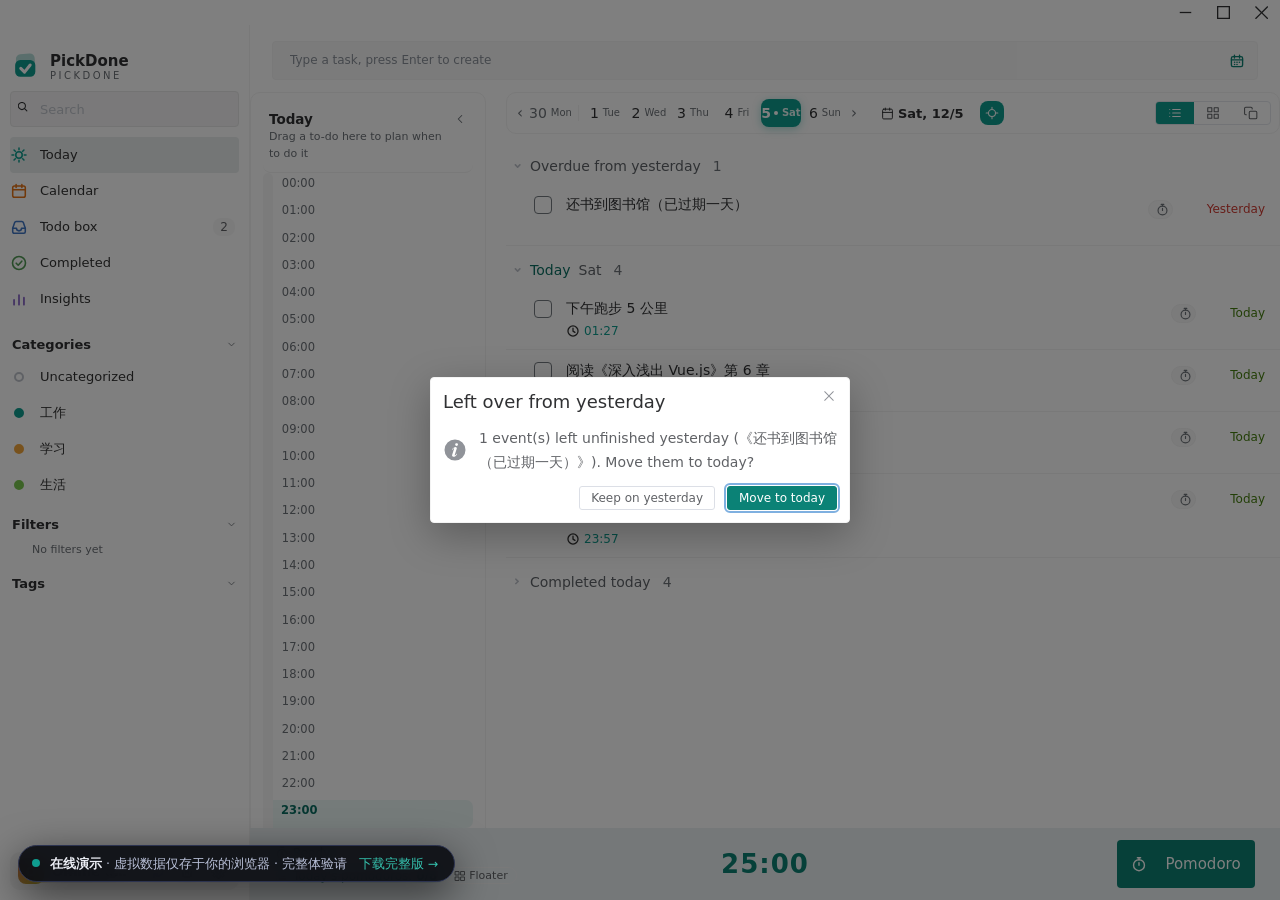
==== demo/index.html @ f9bd783f "feat(demo): 首页在线演示——hero 信任条后内嵌完整应用 iframe(demo/ 静态包,renderer 源码构建);无标题无说明仅一行数据声明;浅色钉定与站点一致;中英切换联动重载" ====
<!DOCTYPE html>
<html lang="zh-CN">
<head>
  <meta charset="utf-8">
  <link rel="icon" type="image/svg+xml" href="./assets/img/favicon.svg">
  <meta http-equiv="Content-Security-Policy" content="default-src 'self' app://app; script-src 'self' app://app 'unsafe-inline'; style-src 'self' app://app 'unsafe-inline'; img-src 'self' app://app data: blob: https:; media-src 'self' app://app; font-src 'self' app://app data:; connect-src 'self' app://app https:">
  <title>拾事 PickDone — 在线演示(虚拟数据)</title>
  <link rel="stylesheet" href="./assets/vendor-lib/element-plus/index.css">
  <link rel="stylesheet" href="./assets/vendor-lib/driver.css">
  <link rel="stylesheet" href="./assets/css/base.css?v=1788568443360">
  <link rel="stylesheet" href="./assets/css/style-1.css?v=1788568443360">
  <link rel="stylesheet" href="./assets/css/style-2.css?v=1788568443360">
  <link rel="stylesheet" href="./assets/css/style-3.css?v=1788568443360">
  <link rel="stylesheet" href="./assets/css/style-4.css?v=1788568443360">
  <link rel="stylesheet" href="./assets/css/theme-dark.css?v=1788568443360">
  <!-- Vue 3 运行时（纯 Vue3.5 全局构建） -->
  <script src="./assets/vendor-lib/vue3.global.prod.js?v=1788568443360"></script>
  <script src="./assets/vendor-lib/vue-i18n.global.prod.js"></script>
  <script src="./assets/vendor-lib/vuex4.global.prod.js?v=1788568443360"></script>
  <script src="./assets/vendor-lib/vue-router4.global.prod.js?v=1788568443360"></script>
  <script src="./assets/vendor-lib/element-plus.full.min.js?v=1788568443360"></script>
  <script src="./assets/vendor-lib/pinyin-pro.umd.js"></script>
  <script src="./assets/vendor-lib/dayjs.min.js"></script>
  <script src="./assets/vendor-lib/dayjs-plugin-isoWeek.js"></script>
  <script>window.dayjs && window.dayjs.extend && window.dayjs.extend(window.dayjs_plugin_isoWeek)</script>
  <script src="./node_modules/sortablejs/Sortable.min.js"></script>
  <script>window.dayjs = window.dayjs || window.dayJs;</script>
  <script src="./assets/vendor-lib/driver.iife.js"></script>
  
<!-- PICKDONE-DEMO-INJECT:浏览器 shim(数据仅存 localStorage)+ 演示数据 + 角标 -->
<style>
#demo-badge{position:fixed;left:18px;bottom:18px;z-index:2147483000;display:flex;align-items:center;gap:10px;
  background:#0c0e14ee;border:1px solid #2c3350;border-radius:999px;padding:9px 16px 9px 13px;
  font:12.5px/1.4 "Noto Sans SC","Microsoft YaHei",system-ui,sans-serif;color:#b9c0d8;
  box-shadow:0 12px 40px #0009;backdrop-filter:blur(8px)}
#demo-badge i{width:8px;height:8px;border-radius:50%;background:#0f9d8f;flex-shrink:0;
  box-shadow:0 0 0 0 #0f9d8f66;animation:demoPulse 2.2s infinite}
@keyframes demoPulse{0%{box-shadow:0 0 0 0 #0f9d8f66}70%{box-shadow:0 0 0 9px transparent}100%{box-shadow:0 0 0 0 transparent}}
#demo-badge b{color:#eceef5;font-weight:600}
#demo-badge a{color:#35c2ae;text-decoration:none;margin-left:2px;white-space:nowrap}
#demo-badge a:hover{text-decoration:underline}
@media(max-width:640px){#demo-badge span.opt{display:none}}
</style>
<script src="./demo-shim.js"></script>
<script>
// 官网(pickdone-site)是浅色暖纸白设计,demo 钉浅色保持一致。
// 设置有 LS 与 DB meta 双轨且启动时新者胜(dbMirror),故两头同写并盖时间戳,免得旧镜像反扑
;(function(){
  try {
    var s = {}
    try { s = JSON.parse(localStorage.getItem('settingsState') || '{}') || {} } catch (e) {}
    if (s.colorMode !== 'light') {
      s.colorMode = 'light'
      localStorage.setItem('settingsState', JSON.stringify(s))
      localStorage.setItem('settingsMirrorAt', String(Date.now()))
    }
    // 语言跟随官网切换(pd-lang: zh|en → 应用 appLocale);独立打开时不动
    try {
      var pl = window.parent && window.parent.localStorage && window.parent.localStorage.getItem('pd-lang')
      if (pl === 'en' || pl === 'zh') localStorage.setItem('appLocale', pl === 'en' ? 'en-US' : 'zh-CN')
    } catch (e) { /* 跨源时忽略 */ }
  } catch (e) { /* 忽略 */ }
})()
</script>
<script>
// 演示专注记录:与 browser-dev 调试宿主同款注入(tomatoAppendMany 原子 op,幂等不双账)
;(function () {
  var poll = function () {
    if (!window.todoAPI || !window.todoAPI.dbCall) { setTimeout(poll, 300); return }
    window.todoAPI.dbCall('tomatoAll').then(function (existing) {
      if ((existing || []).some(function (r) { return String(r.tomatoId || '').indexOf('tmt_demo_') === 0 })) return
      var mk = function (demoId, baseDay, sh, sm, durMin, focus) {
        var start = new Date(baseDay); start.setHours(sh, sm, 0, 0)
        var end = new Date(start.getTime() + durMin * 60000)
        var p2 = function (n) { return (n < 10 ? '0' : '') + n }
        var dk = baseDay.getFullYear() + '-' + p2(baseDay.getMonth() + 1) + '-' + p2(baseDay.getDate())
        return { tomatoId: 'tmt_demo_' + demoId, endTime: end.getTime(),
          focusDuration: durMin, restDuration: 0, succeed: true, status: 'local', focus: focus, focusTaskId: null, dateKey: dk }
      }
      var today = new Date(); today.setHours(0, 0, 0, 0)
      var yest = new Date(today.getTime() - 86400000)
      var recs = [
        mk('d1', today, 9, 0, 25, '晨会跟进'), mk('d2', today, 9, 30, 25, '晨会跟进'),
        mk('d3', today, 10, 0, 25, '需求梳理'), mk('d4', today, 10, 30, 25, '需求梳理'), mk('d5', today, 11, 0, 25, '需求梳理'),
        mk('d6', today, 14, 0, 25, '评审 UI 还原度问题清单'), mk('d7', today, 15, 0, 25, '写周报'),
        mk('d8', today, 16, 30, 25, '背 30 个单词'),
        mk('d9', today, 20, 0, 25, '阅读《深入浅出 Vue.js》'), mk('d10', today, 20, 30, 25, '阅读《深入浅出 Vue.js》'),
        mk('e1', yest, 9, 0, 25, '迭代排期'), mk('e2', yest, 9, 35, 25, '迭代排期'),
        mk('e3', yest, 14, 0, 25, '接口联调'), mk('e4', yest, 14, 40, 25, '接口联调'), mk('e5', yest, 16, 0, 25, '日报')
      ]
      window.todoAPI.dbCall('tomatoAppendMany', recs).catch(function (e) { console.warn('[demo] 注入失败', e) })
    }).catch(function () { setTimeout(poll, 500) })
  }
  setTimeout(poll, 800)
})()
</script>
<script>
// 演示角标:仅独立打开 demo/ 时挂载;被官网 iframe 内嵌时不注入,避免悬层遮挡应用界面
;(function(){
  if (window.self !== window.parent) return
  var t = setInterval(function(){
    if (!document.body) return
    clearInterval(t)
    var el = document.createElement('div')
    el.id = 'demo-badge'
    el.innerHTML = '<i></i><span><b>在线演示</b> · 虚拟数据仅存于你的浏览器' +
      '<span class="opt"> · 完整体验请</span></span><a href="../" class="opt">下载完整版 →</a>'
    document.body.appendChild(el)
  }, 200)
})()
</script>
  <script type="module" crossorigin src="./assets/index-BHalFwBl.js"></script>
</head>
<body>
  <div id="app"></div>
</body>
</html>
---- demo/assets/vendor-lib/element-plus/index.css ----
:root{--el-color-white:#fff;--el-color-black:#000;--el-color-primary-rgb:64, 158, 255;--el-color-success-rgb:103, 194, 58;--el-color-warning-rgb:230, 162, 60;--el-color-danger-rgb:245, 108, 108;--el-color-error-rgb:245, 108, 108;--el-color-info-rgb:144, 147, 153;--el-font-size-extra-large:20px;--el-font-size-large:18px;--el-font-size-medium:16px;--el-font-size-base:14px;--el-font-size-small:13px;--el-font-size-extra-small:12px;--el-font-family:"Helvetica Neue", Helvetica, "PingFang SC", "Hiragino Sans GB", "Microsoft YaHei", "微软雅黑", Arial, sans-serif;--el-font-weight-primary:500;--el-font-line-height-primary:24px;--el-index-normal:1;--el-index-top:1000;--el-index-popper:2000;--el-border-radius-base:4px;--el-border-radius-small:2px;--el-border-radius-round:20px;--el-border-radius-circle:100%;--el-transition-duration:.3s;--el-transition-duration-fast:.2s;--el-transition-function-ease-in-out-bezier:cubic-bezier(.645, .045, .355, 1);--el-transition-function-fast-bezier:cubic-bezier(.23, 1, .32, 1);--el-transition-all:all var(--el-transition-duration) var(--el-transition-function-ease-in-out-bezier);--el-transition-fade:opacity var(--el-transition-duration) var(--el-transition-function-fast-bezier);--el-transition-md-fade:transform var(--el-transition-duration) var(--el-transition-function-fast-bezier), opacity var(--el-transition-duration) var(--el-transition-function-fast-bezier);--el-transition-fade-linear:opacity var(--el-transition-duration-fast) linear;--el-transition-border:border-color var(--el-transition-duration-fast) var(--el-transition-function-ease-in-out-bezier);--el-transition-box-shadow:box-shadow var(--el-transition-duration-fast) var(--el-transition-function-ease-in-out-bezier);--el-transition-color:color var(--el-transition-duration-fast) var(--el-transition-function-ease-in-out-bezier);--el-component-size-large:40px;--el-component-size:32px;--el-component-size-small:24px;--lightningcss-light:initial;--lightningcss-dark: ;--lightningcss-light:initial;--lightningcss-dark: ;color-scheme:light;--el-color-primary:#409eff;--el-color-primary-light-3:#79bbff;--el-color-primary-light-5:#a0cfff;--el-color-primary-light-7:#c6e2ff;--el-color-primary-light-8:#d9ecff;--el-color-primary-light-9:#ecf5ff;--el-color-primary-dark-2:#337ecc;--el-color-success:#67c23a;--el-color-success-light-3:#95d475;--el-color-success-light-5:#b3e19d;--el-color-success-light-7:#d1edc4;--el-color-success-light-8:#e1f3d8;--el-color-success-light-9:#f0f9eb;--el-color-success-dark-2:#529b2e;--el-color-warning:#e6a23c;--el-color-warning-light-3:#eebe77;--el-color-warning-light-5:#f3d19e;--el-color-warning-light-7:#f8e3c5;--el-color-warning-light-8:#faecd8;--el-color-warning-light-9:#fdf6ec;--el-color-warning-dark-2:#b88230;--el-color-danger:#f56c6c;--el-color-danger-light-3:#f89898;--el-color-danger-light-5:#fab6b6;--el-color-danger-light-7:#fcd3d3;--el-color-danger-light-8:#fde2e2;--el-color-danger-light-9:#fef0f0;--el-color-danger-dark-2:#c45656;--el-color-error:#f56c6c;--el-color-error-light-3:#f89898;--el-color-error-light-5:#fab6b6;--el-color-error-light-7:#fcd3d3;--el-color-error-light-8:#fde2e2;--el-color-error-light-9:#fef0f0;--el-color-error-dark-2:#c45656;--el-color-info:#909399;--el-color-info-light-3:#b1b3b8;--el-color-info-light-5:#c8c9cc;--el-color-info-light-7:#dedfe0;--el-color-info-light-8:#e9e9eb;--el-color-info-light-9:#f4f4f5;--el-color-info-dark-2:#73767a;--el-bg-color:#fff;--el-bg-color-page:#f2f3f5;--el-bg-color-overlay:#fff;--el-text-color-primary:#303133;--el-text-color-regular:#606266;--el-text-color-secondary:#909399;--el-text-color-placeholder:#a8abb2;--el-text-color-disabled:#c0c4cc;--el-border-color:#dcdfe6;--el-border-color-light:#e4e7ed;--el-border-color-lighter:#ebeef5;--el-border-color-extra-light:#f2f6fc;--el-border-color-dark:#d4d7de;--el-border-color-darker:#cdd0d6;--el-fill-color:#f0f2f5;--el-fill-color-light:#f5f7fa;--el-fill-color-lighter:#fafafa;--el-fill-color-extra-light:#fafcff;--el-fill-color-dark:#ebedf0;--el-fill-color-darker:#e6e8eb;--el-fill-color-blank:#fff;--el-box-shadow:0px 12px 32px 4px #0000000a, 0px 8px 20px #00000014;--el-box-shadow-light:0px 0px 12px #0000001f;--el-box-shadow-lighter:0px 0px 6px #0000001f;--el-box-shadow-dark:0px 16px 48px 16px #00000014, 0px 12px 32px #0000001f, 0px 8px 16px -8px #00000029;--el-disabled-bg-color:var(--el-fill-color-light);--el-disabled-text-color:var(--el-text-color-placeholder);--el-disabled-border-color:var(--el-border-color-light);--el-overlay-color:#000c;--el-overlay-color-light:#000000b3;--el-overlay-color-lighter:#00000080;--el-mask-color:#ffffffe6;--el-mask-color-extra-light:#ffffff4d;--el-border-width:1px;--el-border-style:solid;--el-border-color-hover:var(--el-text-color-disabled);--el-border:var(--el-border-width) var(--el-border-style) var(--el-border-color);--el-svg-monochrome-grey:var(--el-border-color)}.fade-in-linear-enter-active,.fade-in-linear-leave-active{transition:var(--el-transition-fade-linear)}.fade-in-linear-enter-from,.fade-in-linear-leave-to{opacity:0}.el-fade-in-linear-enter-active,.el-fade-in-linear-leave-active{transition:var(--el-transition-fade-linear)}.el-fade-in-linear-enter-from,.el-fade-in-linear-leave-to{opacity:0}.el-fade-in-enter-active,.el-fade-in-leave-active{transition:all var(--el-transition-duration) cubic-bezier(.55, 0, .1, 1)}.el-fade-in-enter-from,.el-fade-in-leave-active{opacity:0}.el-zoom-in-center-enter-active,.el-zoom-in-center-leave-active{transition:all var(--el-transition-duration) cubic-bezier(.55, 0, .1, 1)}.el-zoom-in-center-enter-from,.el-zoom-in-center-leave-active{opacity:0;transform:scaleX(0)}.el-zoom-in-top-enter-active,.el-zoom-in-top-leave-active{opacity:1;transition:var(--el-transition-md-fade);transform-origin:top;transform:scaleY(1)}.el-zoom-in-top-enter-active[data-popper-placement^=top],.el-zoom-in-top-leave-active[data-popper-placement^=top]{transform-origin:bottom}.el-zoom-in-top-enter-from,.el-zoom-in-top-leave-active{opacity:0;transform:scaleY(0)}.el-zoom-in-bottom-enter-active,.el-zoom-in-bottom-leave-active{opacity:1;transition:var(--el-transition-md-fade);transform-origin:bottom;transform:scaleY(1)}.el-zoom-in-bottom-enter-from,.el-zoom-in-bottom-leave-active{opacity:0;transform:scaleY(0)}.el-zoom-in-left-enter-active,.el-zoom-in-left-leave-active{opacity:1;transition:var(--el-transition-md-fade);transform-origin:0 0;transform:scale(1)}.el-zoom-in-left-enter-from,.el-zoom-in-left-leave-active{opacity:0;transform:scale(.45)}.collapse-transition{transition:var(--el-transition-duration) height ease-in-out, var(--el-transition-duration) padding-top ease-in-out, var(--el-transition-duration) padding-bottom ease-in-out}.el-collapse-transition-leave-active,.el-collapse-transition-enter-active{transition:var(--el-transition-duration) max-height ease-in-out, var(--el-transition-duration) padding-top ease-in-out, var(--el-transition-duration) padding-bottom ease-in-out}.horizontal-collapse-transition{transition:var(--el-transition-duration) width ease-in-out, var(--el-transition-duration) padding-left ease-in-out, var(--el-transition-duration) padding-right ease-in-out}.el-list-enter-active,.el-list-leave-active{transition:all 1s}.el-list-enter-from,.el-list-leave-to{opacity:0;transform:translateY(-30px)}.el-list-leave-active{position:absolute!important}.el-opacity-transition{transition:opacity var(--el-transition-duration) cubic-bezier(.55, 0, .1, 1)}.el-icon--right{margin-left:5px}.el-icon--left{margin-right:5px}@keyframes rotating{0%{transform:rotate(0)}to{transform:rotate(360deg)}}.el-icon{--color:inherit;fill:currentColor;width:1em;height:1em;color:var(--color);line-height:1em;font-size:inherit;justify-content:center;align-items:center;display:inline-flex;position:relative}.el-icon.is-loading{animation:2s linear infinite rotating}.el-icon svg{width:1em;height:1em}.el-affix--fixed{position:fixed}.el-alert{--el-alert-padding:8px 16px;--el-alert-border-radius-base:var(--el-border-radius-base);--el-alert-title-font-size:14px;--el-alert-title-with-description-font-size:16px;--el-alert-description-font-size:14px;--el-alert-close-font-size:16px;--el-alert-close-customed-font-size:14px;--el-alert-icon-size:16px;--el-alert-icon-large-size:28px;width:100%;padding:var(--el-alert-padding);box-sizing:border-box;border-radius:var(--el-alert-border-radius-base);background-color:var(--el-color-white);opacity:1;transition:opacity var(--el-transition-duration-fast);align-items:center;margin:0;display:flex;position:relative;overflow:hidden}.el-alert.is-light .el-alert__close-btn{color:var(--el-text-color-placeholder)}.el-alert.is-dark .el-alert__close-btn,.el-alert.is-dark .el-alert__description{color:var(--el-color-white)}.el-alert.is-center{justify-content:center}.el-alert--primary{--el-alert-bg-color:var(--el-color-primary-light-9)}.el-alert--primary.is-light{background-color:var(--el-alert-bg-color);color:var(--el-color-primary)}.el-alert--primary.is-light .el-alert__description{color:var(--el-color-primary)}.el-alert--primary.is-dark{background-color:var(--el-color-primary);color:var(--el-color-white)}.el-alert--success{--el-alert-bg-color:var(--el-color-success-light-9)}.el-alert--success.is-light{background-color:var(--el-alert-bg-color);color:var(--el-color-success)}.el-alert--success.is-light .el-alert__description{color:var(--el-color-success)}.el-alert--success.is-dark{background-color:var(--el-color-success);color:var(--el-color-white)}.el-alert--info{--el-alert-bg-color:var(--el-color-info-light-9)}.el-alert--info.is-light{background-color:var(--el-alert-bg-color);color:var(--el-color-info)}.el-alert--info.is-light .el-alert__description{color:var(--el-color-info)}.el-alert--info.is-dark{background-color:var(--el-color-info);color:var(--el-color-white)}.el-alert--warning{--el-alert-bg-color:var(--el-color-warning-light-9)}.el-alert--warning.is-light{background-color:var(--el-alert-bg-color);color:var(--el-color-warning)}.el-alert--warning.is-light .el-alert__description{color:var(--el-color-warning)}.el-alert--warning.is-dark{background-color:var(--el-color-warning);color:var(--el-color-white)}.el-alert--error{--el-alert-bg-color:var(--el-color-error-light-9)}.el-alert--error.is-light{background-color:var(--el-alert-bg-color);color:var(--el-color-error)}.el-alert--error.is-light .el-alert__description{color:var(--el-color-error)}.el-alert--error.is-dark{background-color:var(--el-color-error);color:var(--el-color-white)}.el-alert__content{flex-direction:column;gap:4px;display:flex}.el-alert .el-alert__icon{font-size:var(--el-alert-icon-size);width:var(--el-alert-icon-size);margin-right:8px}.el-alert .el-alert__icon.is-big{font-size:var(--el-alert-icon-large-size);width:var(--el-alert-icon-large-size);margin-right:12px}.el-alert__title{font-size:var(--el-alert-title-font-size);line-height:24px}.el-alert__title.with-description{font-size:var(--el-alert-title-with-description-font-size)}.el-alert .el-alert__description{font-size:var(--el-alert-description-font-size);margin:0}.el-alert .el-alert__close-btn{font-size:var(--el-alert-close-font-size);opacity:1;cursor:pointer;position:absolute;top:12px;right:16px}.el-alert .el-alert__close-btn.is-customed{font-style:normal;font-size:var(--el-alert-close-customed-font-size);line-height:24px;top:8px}.el-alert-fade-enter-from,.el-alert-fade-leave-active{opacity:0}.el-aside{box-sizing:border-box;width:var(--el-aside-width,300px);flex-shrink:0;overflow:auto}.el-autocomplete{--el-input-text-color:var(--el-text-color-regular);--el-input-border:var(--el-border);--el-input-hover-border:var(--el-border-color-hover);--el-input-focus-border:var(--el-color-primary);--el-input-transparent-border:0 0 0 1px transparent inset;--el-input-border-color:var(--el-border-color);--el-input-border-radius:var(--el-border-radius-base);--el-input-bg-color:var(--el-fill-color-blank);--el-input-icon-color:var(--el-text-color-placeholder);--el-input-placeholder-color:var(--el-text-color-placeholder);--el-input-hover-border-color:var(--el-border-color-hover);--el-input-clear-hover-color:var(--el-text-color-secondary);--el-input-focus-border-color:var(--el-color-primary);--el-input-width:100%;width:var(--el-input-width);display:inline-block;position:relative}.el-autocomplete__popper.el-popper{background:var(--el-bg-color-overlay);border:1px solid var(--el-border-color-light);box-shadow:var(--el-box-shadow-light)}.el-autocomplete__popper.el-popper .el-popper__arrow:before{border:1px solid var(--el-border-color-light)}.el-autocomplete__popper.el-popper[data-popper-placement^=top] .el-popper__arrow:before{border-top-color:#0000;border-left-color:#0000}.el-autocomplete__popper.el-popper[data-popper-placement^=bottom] .el-popper__arrow:before{border-bottom-color:#0000;border-right-color:#0000}.el-autocomplete__popper.el-popper[data-popper-placement^=left] .el-popper__arrow:before{border-bottom-color:#0000;border-left-color:#0000}.el-autocomplete__popper.el-popper[data-popper-placement^=right] .el-popper__arrow:before{border-top-color:#0000;border-right-color:#0000}.el-autocomplete-suggestion{border-radius:var(--el-border-radius-base);box-sizing:border-box}.el-autocomplete-suggestion__header{border-bottom:1px solid var(--el-border-color-lighter);padding:10px}.el-autocomplete-suggestion__footer{border-top:1px solid var(--el-border-color-lighter);padding:10px}.el-autocomplete-suggestion__wrap{box-sizing:border-box;max-height:280px;padding:10px 0}.el-autocomplete-suggestion__list{margin:0;padding:0}.el-autocomplete-suggestion li{cursor:pointer;color:var(--el-text-color-regular);line-height:34px;font-size:var(--el-font-size-base);text-align:left;text-overflow:ellipsis;white-space:nowrap;margin:0;padding:0 20px;list-style:none;overflow:hidden}.el-autocomplete-suggestion li:hover,.el-autocomplete-suggestion li.highlighted{background-color:var(--el-fill-color-light)}.el-autocomplete-suggestion li.divider{border-top:1px solid var(--el-color-black);margin-top:6px}.el-autocomplete-suggestion li.divider:last-child{margin-bottom:-6px}.el-autocomplete-suggestion.is-loading li{cursor:default;height:100px;color:var(--el-text-color-secondary);justify-content:center;align-items:center;font-size:20px;display:flex}.el-autocomplete-suggestion.is-loading li:hover{background-color:var(--el-bg-color-overlay)}.el-avatar{--el-avatar-text-color:var(--el-color-white);--el-avatar-bg-color:var(--el-text-color-disabled);--el-avatar-text-size:14px;--el-avatar-icon-size:18px;--el-avatar-border-radius:var(--el-border-radius-base);--el-avatar-size-large:56px;--el-avatar-size:40px;--el-avatar-size-small:24px;box-sizing:border-box;text-align:center;color:var(--el-avatar-text-color);background:var(--el-avatar-bg-color);width:var(--el-avatar-size);height:var(--el-avatar-size);font-size:var(--el-avatar-text-size);outline:none;justify-content:center;align-items:center;display:inline-flex;overflow:hidden}.el-avatar>img{width:100%;height:100%;display:block}.el-avatar--circle{border-radius:50%}.el-avatar--square{border-radius:var(--el-avatar-border-radius)}.el-avatar--icon{font-size:var(--el-avatar-icon-size)}.el-avatar--small{--el-avatar-size:24px}.el-avatar--large{--el-avatar-size:56px}.el-avatar-group{--el-avatar-group-item-gap:-8px;--el-avatar-group-collapse-item-gap:4px;display:inline-flex}.el-avatar-group .el-avatar{border:1px solid var(--el-border-color-extra-light)}.el-avatar-group .el-avatar:not(:first-child){margin-left:var(--el-avatar-group-item-gap)}.el-avatar-group__collapse-avatars{--el-avatar-group-item-gap:-8px;--el-avatar-group-collapse-item-gap:4px}.el-avatar-group__collapse-avatars .el-avatar:not(:first-child){margin-left:var(--el-avatar-group-collapse-item-gap)}.el-backtop{--el-backtop-bg-color:var(--el-bg-color-overlay);--el-backtop-text-color:var(--el-color-primary);--el-backtop-hover-bg-color:var(--el-border-color-extra-light);background-color:var(--el-backtop-bg-color);width:40px;height:40px;color:var(--el-backtop-text-color);box-shadow:var(--el-box-shadow-lighter);cursor:pointer;z-index:5;border-radius:50%;justify-content:center;align-items:center;font-size:20px;display:flex;position:fixed}.el-backtop:hover{background-color:var(--el-backtop-hover-bg-color)}.el-backtop__icon{font-size:20px}.el-badge{--el-badge-bg-color:var(--el-color-danger);--el-badge-radius:10px;--el-badge-font-size:12px;--el-badge-padding:6px;--el-badge-size:18px;vertical-align:middle;width:-moz-fit-content;width:fit-content;display:inline-block;position:relative}.el-badge__content{background-color:var(--el-badge-bg-color);border-radius:var(--el-badge-radius);color:var(--el-color-white);font-size:var(--el-badge-font-size);height:var(--el-badge-size);padding:0 var(--el-badge-padding);white-space:nowrap;border:1px solid var(--el-bg-color);justify-content:center;align-items:center;display:inline-flex}.el-badge__content.is-fixed{top:0;right:calc(1px + var(--el-badge-size) / 2);z-index:var(--el-index-normal);position:absolute;transform:translateY(-50%)translate(100%)}.el-badge__content.is-fixed.is-dot{right:5px}.el-badge__content.is-dot{border-radius:50%;width:8px;height:8px;padding:0;right:0}.el-badge__content.is-hide-zero{display:none}.el-badge__content--primary{background-color:var(--el-color-primary)}.el-badge__content--success{background-color:var(--el-color-success)}.el-badge__content--warning{background-color:var(--el-color-warning)}.el-badge__content--info{background-color:var(--el-color-info)}.el-badge__content--danger{background-color:var(--el-color-danger)}.el-breadcrumb__separator{color:var(--el-text-color-placeholder);margin:0 9px;font-weight:700}.el-breadcrumb__separator.el-icon{margin:0 6px;font-weight:400}.el-breadcrumb__separator.el-icon svg{vertical-align:middle}.el-breadcrumb__item{float:left;align-items:center;display:inline-flex}.el-breadcrumb__inner{color:var(--el-text-color-regular)}.el-breadcrumb__inner.is-link,.el-breadcrumb__inner a{transition:var(--el-transition-color);color:var(--el-text-color-primary);font-weight:700;text-decoration:none}.el-breadcrumb__inner.is-link:hover,.el-breadcrumb__inner a:hover{color:var(--el-color-primary);cursor:pointer}.el-breadcrumb__item:last-child .el-breadcrumb__inner,.el-breadcrumb__item:last-child .el-breadcrumb__inner:hover,.el-breadcrumb__item:last-child .el-breadcrumb__inner a,.el-breadcrumb__item:last-child .el-breadcrumb__inner a:hover{color:var(--el-text-color-regular);cursor:text;font-weight:400}.el-breadcrumb__item:last-child .el-breadcrumb__separator{display:none}.el-breadcrumb{font-size:14px;line-height:1}.el-breadcrumb:before,.el-breadcrumb:after{content:"";display:table}.el-breadcrumb:after{clear:both}.el-button-group>.el-button+.el-button{margin-left:0}.el-button-group>.el-button:first-child:last-child{border-top-right-radius:var(--el-border-radius-base);border-bottom-right-radius:var(--el-border-radius-base);border-top-left-radius:var(--el-border-radius-base);border-bottom-left-radius:var(--el-border-radius-base)}.el-button-group>.el-button:first-child:last-child.is-round{border-radius:var(--el-border-radius-round)}.el-button-group>.el-button:first-child:last-child.is-circle{border-radius:50%}.el-button-group>.el-button:not(:first-child):not(:last-child){border-radius:0}.el-button-group>.el-button:hover,.el-button-group>.el-button:focus,.el-button-group>.el-button:active,.el-button-group>.el-button.is-active{z-index:1}.el-button-group--horizontal{vertical-align:middle;display:inline-block}.el-button-group--horizontal:before,.el-button-group--horizontal:after{content:"";display:table}.el-button-group--horizontal:after{clear:both}.el-button-group--horizontal>.el-button{float:left;position:relative}.el-button-group--horizontal>.el-button:first-child{border-top-right-radius:0;border-bottom-right-radius:0}.el-button-group--horizontal>.el-button:last-child{border-top-left-radius:0;border-bottom-left-radius:0}.el-button-group--horizontal>.el-button:not(:last-child){margin-right:-1px}.el-button-group--horizontal .el-button--primary:first-child{border-right-color:var(--el-button-divide-border-color)}.el-button-group--horizontal .el-button--primary:last-child{border-left-color:var(--el-button-divide-border-color)}.el-button-group--horizontal .el-button--primary:not(:first-child):not(:last-child){border-left-color:var(--el-button-divide-border-color);border-right-color:var(--el-button-divide-border-color)}.el-button-group--horizontal .el-button--success:first-child{border-right-color:var(--el-button-divide-border-color)}.el-button-group--horizontal .el-button--success:last-child{border-left-color:var(--el-button-divide-border-color)}.el-button-group--horizontal .el-button--success:not(:first-child):not(:last-child){border-left-color:var(--el-button-divide-border-color);border-right-color:var(--el-button-divide-border-color)}.el-button-group--horizontal .el-button--warning:first-child{border-right-color:var(--el-button-divide-border-color)}.el-button-group--horizontal .el-button--warning:last-child{border-left-color:var(--el-button-divide-border-color)}.el-button-group--horizontal .el-button--warning:not(:first-child):not(:last-child){border-left-color:var(--el-button-divide-border-color);border-right-color:var(--el-button-divide-border-color)}.el-button-group--horizontal .el-button--danger:first-child{border-right-color:var(--el-button-divide-border-color)}.el-button-group--horizontal .el-button--danger:last-child{border-left-color:var(--el-button-divide-border-color)}.el-button-group--horizontal .el-button--danger:not(:first-child):not(:last-child){border-left-color:var(--el-button-divide-border-color);border-right-color:var(--el-button-divide-border-color)}.el-button-group--horizontal .el-button--info:first-child{border-right-color:var(--el-button-divide-border-color)}.el-button-group--horizontal .el-button--info:last-child{border-left-color:var(--el-button-divide-border-color)}.el-button-group--horizontal .el-button--info:not(:first-child):not(:last-child){border-left-color:var(--el-button-divide-border-color);border-right-color:var(--el-button-divide-border-color)}.el-button-group--horizontal>.el-dropdown>.el-button{border-left-color:var(--el-button-divide-border-color);border-top-left-radius:0;border-bottom-left-radius:0}.el-button-group--vertical{flex-direction:column;align-items:stretch;display:inline-flex}.el-button-group--vertical>.el-button{margin-top:-1px}.el-button-group--vertical>.el-button:first-child{border-bottom-right-radius:0;border-bottom-left-radius:0}.el-button-group--vertical>.el-button:last-child{border-top-left-radius:0;border-top-right-radius:0}.el-button-group--vertical>.el-dropdown{margin-top:-1px}.el-button-group--vertical>.el-dropdown>.el-button{border-left-color:var(--el-button-divide-border-color);border-top-left-radius:0;border-top-right-radius:0}.el-button-group--vertical .el-button--primary:first-child{border-bottom-color:var(--el-button-divide-border-color)}.el-button-group--vertical .el-button--primary:last-child{border-top-color:var(--el-button-divide-border-color)}.el-button-group--vertical .el-button--primary:not(:first-child):not(:last-child){border-top-color:var(--el-button-divide-border-color);border-bottom-color:var(--el-button-divide-border-color)}.el-button-group--vertical .el-button--success:first-child{border-bottom-color:var(--el-button-divide-border-color)}.el-button-group--vertical .el-button--success:last-child{border-top-color:var(--el-button-divide-border-color)}.el-button-group--vertical .el-button--success:not(:first-child):not(:last-child){border-top-color:var(--el-button-divide-border-color);border-bottom-color:var(--el-button-divide-border-color)}.el-button-group--vertical .el-button--warning:first-child{border-bottom-color:var(--el-button-divide-border-color)}.el-button-group--vertical .el-button--warning:last-child{border-top-color:var(--el-button-divide-border-color)}.el-button-group--vertical .el-button--warning:not(:first-child):not(:last-child){border-top-color:var(--el-button-divide-border-color);border-bottom-color:var(--el-button-divide-border-color)}.el-button-group--vertical .el-button--danger:first-child{border-bottom-color:var(--el-button-divide-border-color)}.el-button-group--vertical .el-button--danger:last-child{border-top-color:var(--el-button-divide-border-color)}.el-button-group--vertical .el-button--danger:not(:first-child):not(:last-child){border-top-color:var(--el-button-divide-border-color);border-bottom-color:var(--el-button-divide-border-color)}.el-button-group--vertical .el-button--info:first-child{border-bottom-color:var(--el-button-divide-border-color)}.el-button-group--vertical .el-button--info:last-child{border-top-color:var(--el-button-divide-border-color)}.el-button-group--vertical .el-button--info:not(:first-child):not(:last-child){border-top-color:var(--el-button-divide-border-color);border-bottom-color:var(--el-button-divide-border-color)}.el-button{--el-button-font-weight:var(--el-font-weight-primary);--el-button-border-color:var(--el-border-color);--el-button-bg-color:var(--el-fill-color-blank);--el-button-text-color:var(--el-text-color-regular);--el-button-disabled-text-color:var(--el-disabled-text-color);--el-button-disabled-bg-color:var(--el-fill-color-blank);--el-button-disabled-border-color:var(--el-border-color-light);--el-button-divide-border-color:#ffffff80;--el-button-hover-text-color:var(--el-color-primary);--el-button-hover-bg-color:var(--el-color-primary-light-9);--el-button-hover-border-color:var(--el-color-primary-light-7);--el-button-active-text-color:var(--el-button-hover-text-color);--el-button-active-border-color:var(--el-color-primary);--el-button-active-bg-color:var(--el-button-hover-bg-color);--el-button-outline-color:var(--el-color-primary-light-5);--el-button-hover-link-text-color:var(--el-text-color-secondary);--el-button-active-color:var(--el-text-color-primary);white-space:nowrap;cursor:pointer;height:32px;color:var(--el-button-text-color);text-align:center;box-sizing:border-box;line-height:1;font-weight:var(--el-button-font-weight);-webkit-user-select:none;user-select:none;vertical-align:middle;-webkit-appearance:none;background-color:var(--el-button-bg-color);border:var(--el-border);border-color:var(--el-button-border-color);outline:none;justify-content:center;align-items:center;transition:all .1s;display:inline-flex}.el-button:hover{color:var(--el-button-hover-text-color);border-color:var(--el-button-hover-border-color);background-color:var(--el-button-hover-bg-color);outline:none}.el-button:active{color:var(--el-button-active-text-color);border-color:var(--el-button-active-border-color);background-color:var(--el-button-active-bg-color);outline:none}.el-button:focus-visible{outline:2px solid var(--el-button-outline-color);outline-offset:1px;transition:outline-offset,outline}.el-button>span{align-items:center;display:inline-flex}.el-button+.el-button{margin-left:12px}.el-button{font-size:var(--el-font-size-base);border-radius:var(--el-border-radius-base);padding:8px 15px}.el-button.is-round{padding:8px 15px}.el-button::-moz-focus-inner{border:0}.el-button [class*=el-icon]+span{margin-left:6px}.el-button [class*=el-icon] svg{vertical-align:bottom}.el-button.is-plain{--el-button-hover-text-color:var(--el-color-primary);--el-button-hover-bg-color:var(--el-fill-color-blank);--el-button-hover-border-color:var(--el-color-primary)}.el-button.is-active{color:var(--el-button-active-text-color);border-color:var(--el-button-active-border-color);background-color:var(--el-button-active-bg-color);outline:none}.el-button.is-disabled,.el-button.is-disabled:hover{color:var(--el-button-disabled-text-color);cursor:not-allowed;background-image:none;background-color:var(--el-button-disabled-bg-color);border-color:var(--el-button-disabled-border-color)}.el-button.is-loading{pointer-events:none;position:relative}.el-button.is-loading:before{z-index:1;pointer-events:none;content:"";border-radius:inherit;background-color:var(--el-mask-color-extra-light);position:absolute;top:-1px;bottom:-1px;left:-1px;right:-1px}.el-button.is-round{border-radius:var(--el-border-radius-round)}.el-button.is-dashed{--el-button-hover-text-color:var(--el-color-primary);--el-button-hover-bg-color:var(--el-fill-color-blank);--el-button-hover-border-color:var(--el-color-primary);border-style:dashed}.el-button.is-circle{border-radius:50%;width:32px;padding:8px}.el-button.is-text{color:var(--el-button-text-color);background-color:#0000;border:0 solid #0000}.el-button.is-text.is-disabled{color:var(--el-button-disabled-text-color);background-color:#0000!important}.el-button.is-text:not(.is-disabled):hover{background-color:var(--el-fill-color-light)}.el-button.is-text:not(.is-disabled):focus-visible{outline:2px solid var(--el-button-outline-color);outline-offset:1px;transition:outline-offset,outline}.el-button.is-text:not(.is-disabled):active{background-color:var(--el-fill-color)}.el-button.is-text:not(.is-disabled).is-has-bg{background-color:var(--el-fill-color-light)}.el-button.is-text:not(.is-disabled).is-has-bg:hover{background-color:var(--el-fill-color)}.el-button.is-text:not(.is-disabled).is-has-bg:active{background-color:var(--el-fill-color-dark)}.el-button__text--expand{letter-spacing:.3em;margin-right:-.3em}.el-button.is-link{color:var(--el-button-text-color);background:0 0;border-color:#0000;height:auto;padding:2px}.el-button.is-link:hover{color:var(--el-button-hover-link-text-color)}.el-button.is-link.is-disabled{color:var(--el-button-disabled-text-color);background-color:#0000!important;border-color:#0000!important}.el-button.is-link:not(.is-disabled):hover{background-color:#0000;border-color:#0000}.el-button.is-link:not(.is-disabled):active{color:var(--el-button-active-color);background-color:#0000;border-color:#0000}.el-button--text{color:var(--el-color-primary);background:0 0;border-color:#0000;padding-left:0;padding-right:0}.el-button--text.is-disabled{color:var(--el-button-disabled-text-color);background-color:#0000!important;border-color:#0000!important}.el-button--text:not(.is-disabled):hover{color:var(--el-color-primary-light-3);background-color:#0000;border-color:#0000}.el-button--text:not(.is-disabled):active{color:var(--el-color-primary-dark-2);background-color:#0000;border-color:#0000}.el-button__link--expand{letter-spacing:.3em;margin-right:-.3em}.el-button--primary{--el-button-text-color:var(--el-color-white);--el-button-bg-color:var(--el-color-primary);--el-button-border-color:var(--el-color-primary);--el-button-outline-color:var(--el-color-primary-light-5);--el-button-active-color:var(--el-color-primary-dark-2);--el-button-hover-text-color:var(--el-color-white);--el-button-hover-link-text-color:var(--el-color-primary-light-5);--el-button-hover-bg-color:var(--el-color-primary-light-3);--el-button-hover-border-color:var(--el-color-primary-light-3);--el-button-active-bg-color:var(--el-color-primary-dark-2);--el-button-active-border-color:var(--el-color-primary-dark-2);--el-button-disabled-text-color:var(--el-color-white);--el-button-disabled-bg-color:var(--el-color-primary-light-5);--el-button-disabled-border-color:var(--el-color-primary-light-5)}.el-button--primary.is-plain,.el-button--primary.is-text,.el-button--primary.is-link{--el-button-text-color:var(--el-color-primary);--el-button-bg-color:var(--el-color-primary-light-9);--el-button-border-color:var(--el-color-primary-light-5);--el-button-hover-text-color:var(--el-color-white);--el-button-hover-bg-color:var(--el-color-primary);--el-button-hover-border-color:var(--el-color-primary);--el-button-active-text-color:var(--el-color-white)}.el-button--primary.is-plain.is-disabled,.el-button--primary.is-plain.is-disabled:hover,.el-button--primary.is-plain.is-disabled:focus,.el-button--primary.is-plain.is-disabled:active,.el-button--primary.is-text.is-disabled,.el-button--primary.is-text.is-disabled:hover,.el-button--primary.is-text.is-disabled:focus,.el-button--primary.is-text.is-disabled:active,.el-button--primary.is-link.is-disabled,.el-button--primary.is-link.is-disabled:hover,.el-button--primary.is-link.is-disabled:focus,.el-button--primary.is-link.is-disabled:active{color:var(--el-color-primary-light-5);background-color:var(--el-color-primary-light-9);border-color:var(--el-color-primary-light-8)}.el-button--primary.is-dashed{--el-button-text-color:var(--el-color-primary);--el-button-bg-color:var(--el-color-primary-light-9);--el-button-border-color:var(--el-color-primary-light-5);--el-button-hover-text-color:var(--el-color-primary);--el-button-hover-bg-color:var(--el-color-primary-light-9);--el-button-hover-border-color:var(--el-color-primary-light-3);--el-button-active-text-color:var(--el-color-primary-dark-2);--el-button-active-bg-color:var(--el-color-primary-light-9);--el-button-active-border-color:var(--el-color-primary-dark-2)}.el-button--primary.is-dashed.is-disabled,.el-button--primary.is-dashed.is-disabled:hover,.el-button--primary.is-dashed.is-disabled:focus,.el-button--primary.is-dashed.is-disabled:active{color:var(--el-color-primary-light-5);background-color:var(--el-color-primary-light-9);border-color:var(--el-color-primary-light-8)}.el-button--success{--el-button-text-color:var(--el-color-white);--el-button-bg-color:var(--el-color-success);--el-button-border-color:var(--el-color-success);--el-button-outline-color:var(--el-color-success-light-5);--el-button-active-color:var(--el-color-success-dark-2);--el-button-hover-text-color:var(--el-color-white);--el-button-hover-link-text-color:var(--el-color-success-light-5);--el-button-hover-bg-color:var(--el-color-success-light-3);--el-button-hover-border-color:var(--el-color-success-light-3);--el-button-active-bg-color:var(--el-color-success-dark-2);--el-button-active-border-color:var(--el-color-success-dark-2);--el-button-disabled-text-color:var(--el-color-white);--el-button-disabled-bg-color:var(--el-color-success-light-5);--el-button-disabled-border-color:var(--el-color-success-light-5)}.el-button--success.is-plain,.el-button--success.is-text,.el-button--success.is-link{--el-button-text-color:var(--el-color-success);--el-button-bg-color:var(--el-color-success-light-9);--el-button-border-color:var(--el-color-success-light-5);--el-button-hover-text-color:var(--el-color-white);--el-button-hover-bg-color:var(--el-color-success);--el-button-hover-border-color:var(--el-color-success);--el-button-active-text-color:var(--el-color-white)}.el-button--success.is-plain.is-disabled,.el-button--success.is-plain.is-disabled:hover,.el-button--success.is-plain.is-disabled:focus,.el-button--success.is-plain.is-disabled:active,.el-button--success.is-text.is-disabled,.el-button--success.is-text.is-disabled:hover,.el-button--success.is-text.is-disabled:focus,.el-button--success.is-text.is-disabled:active,.el-button--success.is-link.is-disabled,.el-button--success.is-link.is-disabled:hover,.el-button--success.is-link.is-disabled:focus,.el-button--success.is-link.is-disabled:active{color:var(--el-color-success-light-5);background-color:var(--el-color-success-light-9);border-color:var(--el-color-success-light-8)}.el-button--success.is-dashed{--el-button-text-color:var(--el-color-success);--el-button-bg-color:var(--el-color-success-light-9);--el-button-border-color:var(--el-color-success-light-5);--el-button-hover-text-color:var(--el-color-success);--el-button-hover-bg-color:var(--el-color-success-light-9);--el-button-hover-border-color:var(--el-color-success-light-3);--el-button-active-text-color:var(--el-color-success-dark-2);--el-button-active-bg-color:var(--el-color-success-light-9);--el-button-active-border-color:var(--el-color-success-dark-2)}.el-button--success.is-dashed.is-disabled,.el-button--success.is-dashed.is-disabled:hover,.el-button--success.is-dashed.is-disabled:focus,.el-button--success.is-dashed.is-disabled:active{color:var(--el-color-success-light-5);background-color:var(--el-color-success-light-9);border-color:var(--el-color-success-light-8)}.el-button--warning{--el-button-text-color:var(--el-color-white);--el-button-bg-color:var(--el-color-warning);--el-button-border-color:var(--el-color-warning);--el-button-outline-color:var(--el-color-warning-light-5);--el-button-active-color:var(--el-color-warning-dark-2);--el-button-hover-text-color:var(--el-color-white);--el-button-hover-link-text-color:var(--el-color-warning-light-5);--el-button-hover-bg-color:var(--el-color-warning-light-3);--el-button-hover-border-color:var(--el-color-warning-light-3);--el-button-active-bg-color:var(--el-color-warning-dark-2);--el-button-active-border-color:var(--el-color-warning-dark-2);--el-button-disabled-text-color:var(--el-color-white);--el-button-disabled-bg-color:var(--el-color-warning-light-5);--el-button-disabled-border-color:var(--el-color-warning-light-5)}.el-button--warning.is-plain,.el-button--warning.is-text,.el-button--warning.is-link{--el-button-text-color:var(--el-color-warning);--el-button-bg-color:var(--el-color-warning-light-9);--el-button-border-color:var(--el-color-warning-light-5);--el-button-hover-text-color:var(--el-color-white);--el-button-hover-bg-color:var(--el-color-warning);--el-button-hover-border-color:var(--el-color-warning);--el-button-active-text-color:var(--el-color-white)}.el-button--warning.is-plain.is-disabled,.el-button--warning.is-plain.is-disabled:hover,.el-button--warning.is-plain.is-disabled:focus,.el-button--warning.is-plain.is-disabled:active,.el-button--warning.is-text.is-disabled,.el-button--warning.is-text.is-disabled:hover,.el-button--warning.is-text.is-disabled:focus,.el-button--warning.is-text.is-disabled:active,.el-button--warning.is-link.is-disabled,.el-button--warning.is-link.is-disabled:hover,.el-button--warning.is-link.is-disabled:focus,.el-button--warning.is-link.is-disabled:active{color:var(--el-color-warning-light-5);background-color:var(--el-color-warning-light-9);border-color:var(--el-color-warning-light-8)}.el-button--warning.is-dashed{--el-button-text-color:var(--el-color-warning);--el-button-bg-color:var(--el-color-warning-light-9);--el-button-border-color:var(--el-color-warning-light-5);--el-button-hover-text-color:var(--el-color-warning);--el-button-hover-bg-color:var(--el-color-warning-light-9);--el-button-hover-border-color:var(--el-color-warning-light-3);--el-button-active-text-color:var(--el-color-warning-dark-2);--el-button-active-bg-color:var(--el-color-warning-light-9);--el-button-active-border-color:var(--el-color-warning-dark-2)}.el-button--warning.is-dashed.is-disabled,.el-button--warning.is-dashed.is-disabled:hover,.el-button--warning.is-dashed.is-disabled:focus,.el-button--warning.is-dashed.is-disabled:active{color:var(--el-color-warning-light-5);background-color:var(--el-color-warning-light-9);border-color:var(--el-color-warning-light-8)}.el-button--danger{--el-button-text-color:var(--el-color-white);--el-button-bg-color:var(--el-color-danger);--el-button-border-color:var(--el-color-danger);--el-button-outline-color:var(--el-color-danger-light-5);--el-button-active-color:var(--el-color-danger-dark-2);--el-button-hover-text-color:var(--el-color-white);--el-button-hover-link-text-color:var(--el-color-danger-light-5);--el-button-hover-bg-color:var(--el-color-danger-light-3);--el-button-hover-border-color:var(--el-color-danger-light-3);--el-button-active-bg-color:var(--el-color-danger-dark-2);--el-button-active-border-color:var(--el-color-danger-dark-2);--el-button-disabled-text-color:var(--el-color-white);--el-button-disabled-bg-color:var(--el-color-danger-light-5);--el-button-disabled-border-color:var(--el-color-danger-light-5)}.el-button--danger.is-plain,.el-button--danger.is-text,.el-button--danger.is-link{--el-button-text-color:var(--el-color-danger);--el-button-bg-color:var(--el-color-danger-light-9);--el-button-border-color:var(--el-color-danger-light-5);--el-button-hover-text-color:var(--el-color-white);--el-button-hover-bg-color:var(--el-color-danger);--el-button-hover-border-color:var(--el-color-danger);--el-button-active-text-color:var(--el-color-white)}.el-button--danger.is-plain.is-disabled,.el-button--danger.is-plain.is-disabled:hover,.el-button--danger.is-plain.is-disabled:focus,.el-button--danger.is-plain.is-disabled:active,.el-button--danger.is-text.is-disabled,.el-button--danger.is-text.is-disabled:hover,.el-button--danger.is-text.is-disabled:focus,.el-button--danger.is-text.is-disabled:active,.el-button--danger.is-link.is-disabled,.el-button--danger.is-link.is-disabled:hover,.el-button--danger.is-link.is-disabled:focus,.el-button--danger.is-link.is-disabled:active{color:var(--el-color-danger-light-5);background-color:var(--el-color-danger-light-9);border-color:var(--el-color-danger-light-8)}.el-button--danger.is-dashed{--el-button-text-color:var(--el-color-danger);--el-button-bg-color:var(--el-color-danger-light-9);--el-button-border-color:var(--el-color-danger-light-5);--el-button-hover-text-color:var(--el-color-danger);--el-button-hover-bg-color:var(--el-color-danger-light-9);--el-button-hover-border-color:var(--el-color-danger-light-3);--el-button-active-text-color:var(--el-color-danger-dark-2);--el-button-active-bg-color:var(--el-color-danger-light-9);--el-button-active-border-color:var(--el-color-danger-dark-2)}.el-button--danger.is-dashed.is-disabled,.el-button--danger.is-dashed.is-disabled:hover,.el-button--danger.is-dashed.is-disabled:focus,.el-button--danger.is-dashed.is-disabled:active{color:var(--el-color-danger-light-5);background-color:var(--el-color-danger-light-9);border-color:var(--el-color-danger-light-8)}.el-button--info{--el-button-text-color:var(--el-color-white);--el-button-bg-color:var(--el-color-info);--el-button-border-color:var(--el-color-info);--el-button-outline-color:var(--el-color-info-light-5);--el-button-active-color:var(--el-color-info-dark-2);--el-button-hover-text-color:var(--el-color-white);--el-button-hover-link-text-color:var(--el-color-info-light-5);--el-button-hover-bg-color:var(--el-color-info-light-3);--el-button-hover-border-color:var(--el-color-info-light-3);--el-button-active-bg-color:var(--el-color-info-dark-2);--el-button-active-border-color:var(--el-color-info-dark-2);--el-button-disabled-text-color:var(--el-color-white);--el-button-disabled-bg-color:var(--el-color-info-light-5);--el-button-disabled-border-color:var(--el-color-info-light-5)}.el-button--info.is-plain,.el-button--info.is-text,.el-button--info.is-link{--el-button-text-color:var(--el-color-info);--el-button-bg-color:var(--el-color-info-light-9);--el-button-border-color:var(--el-color-info-light-5);--el-button-hover-text-color:var(--el-color-white);--el-button-hover-bg-color:var(--el-color-info);--el-button-hover-border-color:var(--el-color-info);--el-button-active-text-color:var(--el-color-white)}.el-button--info.is-plain.is-disabled,.el-button--info.is-plain.is-disabled:hover,.el-button--info.is-plain.is-disabled:focus,.el-button--info.is-plain.is-disabled:active,.el-button--info.is-text.is-disabled,.el-button--info.is-text.is-disabled:hover,.el-button--info.is-text.is-disabled:focus,.el-button--info.is-text.is-disabled:active,.el-button--info.is-link.is-disabled,.el-button--info.is-link.is-disabled:hover,.el-button--info.is-link.is-disabled:focus,.el-button--info.is-link.is-disabled:active{color:var(--el-color-info-light-5);background-color:var(--el-color-info-light-9);border-color:var(--el-color-info-light-8)}.el-button--info.is-dashed{--el-button-text-color:var(--el-color-info);--el-button-bg-color:var(--el-color-info-light-9);--el-button-border-color:var(--el-color-info-light-5);--el-button-hover-text-color:var(--el-color-info);--el-button-hover-bg-color:var(--el-color-info-light-9);--el-button-hover-border-color:var(--el-color-info-light-3);--el-button-active-text-color:var(--el-color-info-dark-2);--el-button-active-bg-color:var(--el-color-info-light-9);--el-button-active-border-color:var(--el-color-info-dark-2)}.el-button--info.is-dashed.is-disabled,.el-button--info.is-dashed.is-disabled:hover,.el-button--info.is-dashed.is-disabled:focus,.el-button--info.is-dashed.is-disabled:active{color:var(--el-color-info-light-5);background-color:var(--el-color-info-light-9);border-color:var(--el-color-info-light-8)}.el-button--large{--el-button-size:40px;height:var(--el-button-size)}.el-button--large [class*=el-icon]+span{margin-left:8px}.el-button--large{font-size:var(--el-font-size-base);border-radius:var(--el-border-radius-base);padding:12px 19px}.el-button--large.is-round{padding:12px 19px}.el-button--large.is-circle{width:var(--el-button-size);padding:12px}.el-button--small{--el-button-size:24px;height:var(--el-button-size)}.el-button--small [class*=el-icon]+span{margin-left:4px}.el-button--small{border-radius:calc(var(--el-border-radius-base) - 1px);padding:5px 11px;font-size:12px}.el-button--small.is-round{padding:5px 11px}.el-button--small.is-circle{width:var(--el-button-size);padding:5px}.el-calendar{--el-calendar-border:var(--el-table-border,1px solid var(--el-border-color-lighter));--el-calendar-header-border-bottom:var(--el-calendar-border);--el-calendar-selected-bg-color:var(--el-color-primary-light-9);--el-calendar-cell-width:85px;background-color:var(--el-fill-color-blank)}.el-calendar__header{border-bottom:var(--el-calendar-header-border-bottom);justify-content:space-between;padding:12px 20px;display:flex}.el-calendar__title{color:var(--el-text-color);align-self:center}.el-calendar__body{padding:12px 20px 35px}.el-calendar__select-controller .el-select{margin-right:8px}.el-calendar__select-controller .el-calendar-select__year{width:120px}.el-calendar__select-controller .el-calendar-select__month{width:60px}.el-calendar-table{table-layout:fixed;width:100%}.el-calendar-table thead th{color:var(--el-text-color-regular);padding:12px 0;font-weight:400}.el-calendar-table:not(.is-range) td.prev,.el-calendar-table:not(.is-range) td.next{color:var(--el-text-color-placeholder)}.el-calendar-table td{border-bottom:var(--el-calendar-border);border-right:var(--el-calendar-border);vertical-align:top;transition:background-color var(--el-transition-duration-fast) ease}.el-calendar-table td.is-selected{background-color:var(--el-calendar-selected-bg-color)}.el-calendar-table td.is-today{color:var(--el-color-primary)}.el-calendar-table tr:first-child td{border-top:var(--el-calendar-border)}.el-calendar-table tr td:first-child{border-left:var(--el-calendar-border)}.el-calendar-table tr.el-calendar-table__row--hide-border td{border-top:none}.el-calendar-table .el-calendar-day{box-sizing:border-box;height:var(--el-calendar-cell-width);padding:8px}.el-calendar-table .el-calendar-day:hover{cursor:pointer;background-color:var(--el-calendar-selected-bg-color)}.el-card{--el-card-border-color:var(--el-border-color-light);--el-card-border-radius:4px;--el-card-padding:20px;--el-card-bg-color:var(--el-fill-color-blank);border-radius:var(--el-card-border-radius);border:1px solid var(--el-card-border-color);background-color:var(--el-card-bg-color);color:var(--el-text-color-primary);transition:var(--el-transition-duration);flex-direction:column;display:flex;overflow:hidden}.el-card.is-always-shadow,.el-card.is-hover-shadow:hover,.el-card.is-hover-shadow:focus{box-shadow:var(--el-box-shadow-light)}.el-card__header{padding:calc(var(--el-card-padding) - 2px) var(--el-card-padding);border-bottom:1px solid var(--el-card-border-color);box-sizing:border-box}.el-card__body{padding:var(--el-card-padding);flex-grow:1;overflow:auto}.el-card__footer{padding:calc(var(--el-card-padding) - 2px) var(--el-card-padding);border-top:1px solid var(--el-card-border-color);box-sizing:border-box}.el-carousel__item{width:100%;height:100%;z-index:calc(var(--el-index-normal) - 1);display:inline-block;position:absolute;top:0;left:0;overflow:hidden}.el-carousel__item.is-active{z-index:calc(var(--el-index-normal) - 1)}.el-carousel__item.is-animating{transition:transform .4s ease-in-out}.el-carousel__item--card{width:50%;transition:transform .4s ease-in-out}.el-carousel__item--card.is-in-stage{cursor:pointer;z-index:var(--el-index-normal)}.el-carousel__item--card.is-in-stage:hover .el-carousel__mask,.el-carousel__item--card.is-in-stage.is-hover .el-carousel__mask{opacity:.12}.el-carousel__item--card.is-active{z-index:calc(var(--el-index-normal) + 1)}.el-carousel__item--card-vertical{width:100%;height:50%}.el-carousel__mask{background-color:var(--el-color-white);opacity:.24;width:100%;height:100%;transition:var(--el-transition-duration-fast);position:absolute;top:0;left:0}.el-carousel{--el-carousel-arrow-font-size:12px;--el-carousel-arrow-size:36px;--el-carousel-arrow-background:#1f2d3d1c;--el-carousel-arrow-hover-background:#1f2d3d3b;--el-carousel-indicator-width:30px;--el-carousel-indicator-height:2px;--el-carousel-indicator-padding-horizontal:4px;--el-carousel-indicator-padding-vertical:12px;--el-carousel-indicator-out-color:var(--el-border-color-hover);position:relative}.el-carousel--horizontal,.el-carousel--vertical{overflow:hidden}.el-carousel.is-vertical-outside{flex-direction:row;align-items:center;display:flex}.el-carousel.is-vertical-outside .el-carousel__container{flex:1}.el-carousel__container{height:300px;position:relative}.el-carousel__arrow{height:var(--el-carousel-arrow-size);width:var(--el-carousel-arrow-size);cursor:pointer;transition:var(--el-transition-duration);background-color:var(--el-carousel-arrow-background);color:#fff;z-index:10;text-align:center;font-size:var(--el-carousel-arrow-font-size);border:none;border-radius:50%;outline:none;justify-content:center;align-items:center;margin:0;padding:0;display:inline-flex;position:absolute;top:50%;transform:translateY(-50%)}.el-carousel__arrow--left{left:16px}.el-carousel__arrow--right{right:16px}.el-carousel__arrow:hover{background-color:var(--el-carousel-arrow-hover-background)}.el-carousel__arrow i{cursor:pointer}.el-carousel__indicators{z-index:calc(var(--el-index-normal) + 1);margin:0;padding:0;list-style:none;position:absolute}.el-carousel__indicators--horizontal{bottom:0;left:50%;transform:translate(-50%)}.el-carousel__indicators--vertical{top:50%;right:0;transform:translateY(-50%)}.el-carousel__indicators--outside{text-align:center;position:static;transform:none}.el-carousel__indicators--outside .el-carousel__indicator:hover button{opacity:.64}.el-carousel__indicators--outside button{background-color:var(--el-carousel-indicator-out-color);opacity:.24}.el-carousel__indicators--right{right:0}.el-carousel__indicators--labels .el-carousel__button{color:#000;padding:2px 18px;font-size:12px}.el-carousel__indicators--labels .el-carousel__indicator{padding:6px 4px}.el-carousel__indicator{cursor:pointer;background-color:#0000}.el-carousel__indicator:hover button{opacity:.72}.el-carousel__indicator--horizontal{padding:var(--el-carousel-indicator-padding-vertical) var(--el-carousel-indicator-padding-horizontal);display:inline-block}.el-carousel__indicator--vertical{padding:var(--el-carousel-indicator-padding-horizontal) var(--el-carousel-indicator-padding-vertical)}.el-carousel__indicator--vertical .el-carousel__button{width:var(--el-carousel-indicator-height);height:calc(var(--el-carousel-indicator-width) / 2)}.el-carousel__indicator.is-active button{opacity:1}.el-carousel__button{opacity:.48;width:var(--el-carousel-indicator-width);height:var(--el-carousel-indicator-height);cursor:pointer;transition:var(--el-transition-duration);background-color:#fff;border:none;outline:none;margin:0;padding:0;display:block}.el-carousel__indicators--labels .el-carousel__button{width:auto;height:auto}.carousel-arrow-left-enter-from,.carousel-arrow-left-leave-active{opacity:0;transform:translateY(-50%)translate(-10px)}.carousel-arrow-right-enter-from,.carousel-arrow-right-leave-active{opacity:0;transform:translateY(-50%)translate(10px)}.el-transitioning{filter:url(#elCarouselHorizontal)}.el-transitioning-vertical{filter:url(#elCarouselVertical)}.el-cascader-panel{--el-cascader-menu-text-color:var(--el-text-color-regular);--el-cascader-menu-selected-text-color:var(--el-color-primary);--el-cascader-menu-fill:var(--el-bg-color-overlay);--el-cascader-menu-font-size:var(--el-font-size-base);--el-cascader-menu-radius:var(--el-border-radius-base);--el-cascader-menu-border:solid 1px var(--el-border-color-light);--el-cascader-menu-shadow:var(--el-box-shadow-light);--el-cascader-node-background-hover:var(--el-fill-color-light);--el-cascader-node-color-disabled:var(--el-text-color-placeholder);--el-cascader-color-empty:var(--el-text-color-placeholder);--el-cascader-tag-background:var(--el-fill-color);border-radius:var(--el-cascader-menu-radius);width:-moz-fit-content;width:fit-content;font-size:var(--el-cascader-menu-font-size);display:flex}.el-cascader-panel.is-bordered{border:var(--el-cascader-menu-border);border-radius:var(--el-cascader-menu-radius)}.el-cascader-menu{box-sizing:border-box;min-width:180px;color:var(--el-cascader-menu-text-color);border-right:var(--el-cascader-menu-border)}.el-cascader-menu:last-child{border-right:none}.el-cascader-menu:last-child .el-cascader-node{padding-right:20px}.el-cascader-menu__wrap.el-scrollbar__wrap{height:204px}.el-cascader-menu__list{box-sizing:border-box;min-height:100%;margin:0;padding:6px 0;list-style:none;position:relative}.el-cascader-menu__list.el-vl__window{margin:6px 0;padding:0}.el-cascader-menu__list.el-vl__window ul{margin:0;padding:0}.el-cascader-menu__hover-zone{pointer-events:none;width:100%;height:100%;position:absolute;top:0;left:0}.el-cascader-menu__empty-text{color:var(--el-cascader-color-empty);align-items:center;display:flex;position:absolute;top:50%;left:50%;transform:translate(-50%,-50%)}.el-cascader-menu__empty-text .is-loading{margin-right:2px}.el-cascader-node{box-sizing:border-box;outline:none;align-items:center;height:34px;padding:0 30px 0 20px;line-height:34px;display:flex;position:relative}.el-cascader-node.is-selectable.in-active-path{color:var(--el-cascader-menu-text-color)}.el-cascader-node.in-active-path,.el-cascader-node.is-selectable.in-checked-path,.el-cascader-node.is-active{color:var(--el-cascader-menu-selected-text-color);font-weight:700}.el-cascader-node:not(.is-disabled){cursor:pointer}.el-cascader-node:not(.is-disabled):hover,.el-cascader-node:not(.is-disabled):focus{background:var(--el-cascader-node-background-hover)}.el-cascader-node.is-disabled{color:var(--el-cascader-node-color-disabled);cursor:not-allowed}.el-cascader-node__prefix{position:absolute;left:10px}.el-cascader-node__postfix{position:absolute;right:10px}.el-cascader-node__label{text-align:left;white-space:nowrap;text-overflow:ellipsis;flex:1;padding:0 8px;overflow:hidden}.el-cascader-node>.el-checkbox,.el-cascader-node>.el-radio{margin-right:0}.el-cascader-node>.el-radio .el-radio__label{padding-left:0}.el-cascader{--el-cascader-menu-text-color:var(--el-text-color-regular);--el-cascader-menu-selected-text-color:var(--el-color-primary);--el-cascader-menu-fill:var(--el-bg-color-overlay);--el-cascader-menu-font-size:var(--el-font-size-base);--el-cascader-menu-radius:var(--el-border-radius-base);--el-cascader-menu-border:solid 1px var(--el-border-color-light);--el-cascader-menu-shadow:var(--el-box-shadow-light);--el-cascader-node-background-hover:var(--el-fill-color-light);--el-cascader-node-color-disabled:var(--el-text-color-placeholder);--el-cascader-color-empty:var(--el-text-color-placeholder);--el-cascader-tag-background:var(--el-fill-color);vertical-align:middle;font-size:var(--el-font-size-base);outline:none;line-height:32px;display:inline-block;position:relative}.el-cascader:not(.is-disabled):hover .el-input__wrapper{cursor:pointer;box-shadow:0 0 0 1px var(--el-input-hover-border-color) inset}.el-cascader .el-input{cursor:pointer;display:flex}.el-cascader .el-input .el-input__inner{text-overflow:ellipsis}.el-cascader .el-input .el-input__inner:read-only{cursor:pointer}.el-cascader .el-input .el-input__inner:disabled{cursor:not-allowed}.el-cascader .el-input .el-input__suffix-inner .el-icon svg{vertical-align:middle}.el-cascader .el-input .icon-arrow-down{transition:transform var(--el-transition-duration);font-size:14px}.el-cascader .el-input .icon-arrow-down.is-reverse{transform:rotate(180deg)}.el-cascader .el-input .icon-circle-close:hover{color:var(--el-input-clear-hover-color,var(--el-text-color-secondary))}.el-cascader .el-input.is-focus .el-input__wrapper{box-shadow:0 0 0 1px var(--el-input-focus-border-color,var(--el-color-primary)) inset}.el-cascader--large{font-size:14px;line-height:40px}.el-cascader--large .el-cascader__tags{gap:6px;padding:8px}.el-cascader--large .el-cascader__search-input{height:24px;margin-left:7px}.el-cascader--small{font-size:12px;line-height:24px}.el-cascader--small .el-cascader__tags{gap:4px;padding:2px}.el-cascader--small .el-cascader__search-input{height:20px;margin-left:5px}.el-cascader.is-disabled .el-cascader__label{z-index:calc(var(--el-index-normal) + 1);color:var(--el-disabled-text-color)}.el-cascader__dropdown{--el-cascader-menu-text-color:var(--el-text-color-regular);--el-cascader-menu-selected-text-color:var(--el-color-primary);--el-cascader-menu-fill:var(--el-bg-color-overlay);--el-cascader-menu-font-size:var(--el-font-size-base);--el-cascader-menu-radius:var(--el-border-radius-base);--el-cascader-menu-border:solid 1px var(--el-border-color-light);--el-cascader-menu-shadow:var(--el-box-shadow-light);--el-cascader-node-background-hover:var(--el-fill-color-light);--el-cascader-node-color-disabled:var(--el-text-color-placeholder);--el-cascader-color-empty:var(--el-text-color-placeholder);--el-cascader-tag-background:var(--el-fill-color);font-size:var(--el-cascader-menu-font-size);border-radius:var(--el-cascader-menu-radius)}.el-cascader__dropdown.el-popper{background:var(--el-cascader-menu-fill);border:var(--el-cascader-menu-border);box-shadow:var(--el-cascader-menu-shadow)}.el-cascader__dropdown.el-popper .el-popper__arrow:before{border:var(--el-cascader-menu-border)}.el-cascader__dropdown.el-popper[data-popper-placement^=top] .el-popper__arrow:before{border-top-color:#0000;border-left-color:#0000}.el-cascader__dropdown.el-popper[data-popper-placement^=bottom] .el-popper__arrow:before{border-bottom-color:#0000;border-right-color:#0000}.el-cascader__dropdown.el-popper[data-popper-placement^=left] .el-popper__arrow:before{border-bottom-color:#0000;border-left-color:#0000}.el-cascader__dropdown.el-popper[data-popper-placement^=right] .el-popper__arrow:before{border-top-color:#0000;border-right-color:#0000}.el-cascader__dropdown.el-popper{box-shadow:var(--el-cascader-menu-shadow)}.el-cascader__header{border-bottom:1px solid var(--el-border-color-light);padding:10px}.el-cascader__footer{border-top:1px solid var(--el-border-color-light);padding:10px}.el-cascader__tags{text-align:left;box-sizing:border-box;flex-wrap:wrap;gap:6px;padding:4px;line-height:normal;display:flex;position:absolute;top:50%;left:0;right:30px;transform:translateY(-50%)}.el-cascader__tags .el-tag{text-overflow:ellipsis;background:var(--el-cascader-tag-background);align-items:center;max-width:100%;display:inline-flex}.el-cascader__tags .el-tag.el-tag--dark,.el-cascader__tags .el-tag.el-tag--plain{background-color:var(--el-tag-bg-color)}.el-cascader__tags .el-tag:not(.is-hit){border-color:#0000}.el-cascader__tags .el-tag:not(.is-hit).el-tag--dark,.el-cascader__tags .el-tag:not(.is-hit).el-tag--plain{border-color:var(--el-tag-border-color)}.el-cascader__tags .el-tag>span{text-overflow:ellipsis;flex:1;line-height:normal;overflow:hidden}.el-cascader__tags .el-tag .el-icon-close{background-color:var(--el-text-color-placeholder);color:var(--el-color-white);flex:none}.el-cascader__tags .el-tag .el-icon-close:hover{background-color:var(--el-text-color-secondary)}.el-cascader__tags .el-tag+input{margin-left:0}.el-cascader__tags.is-validate{right:55px}.el-cascader__collapse-tags{white-space:normal;z-index:var(--el-index-normal)}.el-cascader__collapse-tags .el-tag{text-overflow:ellipsis;background:var(--el-fill-color);align-items:center;max-width:100%;display:inline-flex}.el-cascader__collapse-tags .el-tag.el-tag--dark,.el-cascader__collapse-tags .el-tag.el-tag--plain{background-color:var(--el-tag-bg-color)}.el-cascader__collapse-tags .el-tag:not(.is-hit){border-color:#0000}.el-cascader__collapse-tags .el-tag:not(.is-hit).el-tag--dark,.el-cascader__collapse-tags .el-tag:not(.is-hit).el-tag--plain{border-color:var(--el-tag-border-color)}.el-cascader__collapse-tags .el-tag>span{text-overflow:ellipsis;flex:1;line-height:normal;overflow:hidden}.el-cascader__collapse-tags .el-tag .el-icon-close{background-color:var(--el-text-color-placeholder);color:var(--el-color-white);flex:none}.el-cascader__collapse-tags .el-tag .el-icon-close:hover{background-color:var(--el-text-color-secondary)}.el-cascader__collapse-tags .el-tag+input{margin-left:0}.el-cascader__collapse-tags .el-tag{margin:2px 0}.el-cascader__suggestion-panel{border-radius:var(--el-cascader-menu-radius)}.el-cascader__suggestion-wrap{max-height:204px}.el-cascader__suggestion-list{font-size:var(--el-font-size-base);color:var(--el-cascader-menu-text-color);text-align:center;margin:0;padding:6px 0;list-style:none}.el-cascader__suggestion-list.el-vl__window{margin:6px 0;padding:0}.el-cascader__suggestion-list.el-vl__window ul{margin:0;padding:0}.el-cascader__suggestion-item{text-align:left;cursor:pointer;box-sizing:border-box;outline:none;justify-content:space-between;align-items:center;height:34px;padding:0 15px;display:flex}.el-cascader__suggestion-item:hover,.el-cascader__suggestion-item:focus{background:var(--el-cascader-node-background-hover)}.el-cascader__suggestion-item.is-checked{color:var(--el-cascader-menu-selected-text-color);font-weight:700}.el-cascader__suggestion-item>:not(.el-icon){white-space:nowrap;text-overflow:ellipsis;flex:1;min-width:0;overflow:hidden}.el-cascader__suggestion-item>span{margin-right:10px}.el-cascader__suggestion-item .el-icon{flex-shrink:0}.el-cascader__empty-text{color:var(--el-cascader-color-empty);margin:10px 0}.el-cascader__search-input{min-width:60px;height:24px;color:var(--el-cascader-menu-text-color);box-sizing:border-box;background:0 0;border:none;outline:none;flex:1;margin-left:7px;padding:0}.el-cascader__search-input::placeholder{color:#0000}.el-check-tag{background-color:var(--el-color-info-light-9);border-radius:var(--el-border-radius-base);color:var(--el-color-info);cursor:pointer;font-size:var(--el-font-size-base);line-height:var(--el-font-size-base);transition:var(--el-transition-all);padding:7px 15px;font-weight:700;display:inline-block}.el-check-tag:hover{background-color:var(--el-color-info-light-7)}.el-check-tag.el-check-tag--primary.is-checked{background-color:var(--el-color-primary-light-8);color:var(--el-color-primary)}.el-check-tag.el-check-tag--primary.is-checked:hover{background-color:var(--el-color-primary-light-7)}.el-check-tag.el-check-tag--primary.is-checked.is-disabled{background-color:var(--el-color-primary-light-8);color:var(--el-disabled-text-color);cursor:not-allowed}.el-check-tag.el-check-tag--primary.is-checked.is-disabled:hover{background-color:var(--el-color-primary-light-8)}.el-check-tag.el-check-tag--primary.is-disabled{background-color:var(--el-color-info-light-9);color:var(--el-disabled-text-color);cursor:not-allowed}.el-check-tag.el-check-tag--primary.is-disabled:hover{background-color:var(--el-color-info-light-9)}.el-check-tag.el-check-tag--success.is-checked{background-color:var(--el-color-success-light-8);color:var(--el-color-success)}.el-check-tag.el-check-tag--success.is-checked:hover{background-color:var(--el-color-success-light-7)}.el-check-tag.el-check-tag--success.is-checked.is-disabled{background-color:var(--el-color-success-light-8);color:var(--el-disabled-text-color);cursor:not-allowed}.el-check-tag.el-check-tag--success.is-checked.is-disabled:hover{background-color:var(--el-color-success-light-8)}.el-check-tag.el-check-tag--success.is-disabled{background-color:var(--el-color-success-light-9);color:var(--el-disabled-text-color);cursor:not-allowed}.el-check-tag.el-check-tag--success.is-disabled:hover{background-color:var(--el-color-success-light-9)}.el-check-tag.el-check-tag--warning.is-checked{background-color:var(--el-color-warning-light-8);color:var(--el-color-warning)}.el-check-tag.el-check-tag--warning.is-checked:hover{background-color:var(--el-color-warning-light-7)}.el-check-tag.el-check-tag--warning.is-checked.is-disabled{background-color:var(--el-color-warning-light-8);color:var(--el-disabled-text-color);cursor:not-allowed}.el-check-tag.el-check-tag--warning.is-checked.is-disabled:hover{background-color:var(--el-color-warning-light-8)}.el-check-tag.el-check-tag--warning.is-disabled{background-color:var(--el-color-warning-light-9);color:var(--el-disabled-text-color);cursor:not-allowed}.el-check-tag.el-check-tag--warning.is-disabled:hover{background-color:var(--el-color-warning-light-9)}.el-check-tag.el-check-tag--danger.is-checked{background-color:var(--el-color-danger-light-8);color:var(--el-color-danger)}.el-check-tag.el-check-tag--danger.is-checked:hover{background-color:var(--el-color-danger-light-7)}.el-check-tag.el-check-tag--danger.is-checked.is-disabled{background-color:var(--el-color-danger-light-8);color:var(--el-disabled-text-color);cursor:not-allowed}.el-check-tag.el-check-tag--danger.is-checked.is-disabled:hover{background-color:var(--el-color-danger-light-8)}.el-check-tag.el-check-tag--danger.is-disabled{background-color:var(--el-color-danger-light-9);color:var(--el-disabled-text-color);cursor:not-allowed}.el-check-tag.el-check-tag--danger.is-disabled:hover{background-color:var(--el-color-danger-light-9)}.el-check-tag.el-check-tag--error.is-checked{background-color:var(--el-color-error-light-8);color:var(--el-color-error)}.el-check-tag.el-check-tag--error.is-checked:hover{background-color:var(--el-color-error-light-7)}.el-check-tag.el-check-tag--error.is-checked.is-disabled{background-color:var(--el-color-error-light-8);color:var(--el-disabled-text-color);cursor:not-allowed}.el-check-tag.el-check-tag--error.is-checked.is-disabled:hover{background-color:var(--el-color-error-light-8)}.el-check-tag.el-check-tag--error.is-disabled{background-color:var(--el-color-error-light-9);color:var(--el-disabled-text-color);cursor:not-allowed}.el-check-tag.el-check-tag--error.is-disabled:hover{background-color:var(--el-color-error-light-9)}.el-check-tag.el-check-tag--info.is-checked{background-color:var(--el-color-info-light-8);color:var(--el-color-info)}.el-check-tag.el-check-tag--info.is-checked:hover{background-color:var(--el-color-info-light-7)}.el-check-tag.el-check-tag--info.is-checked.is-disabled{background-color:var(--el-color-info-light-8);color:var(--el-disabled-text-color);cursor:not-allowed}.el-check-tag.el-check-tag--info.is-checked.is-disabled:hover{background-color:var(--el-color-info-light-8)}.el-check-tag.el-check-tag--info.is-disabled{background-color:var(--el-color-info-light-9);color:var(--el-disabled-text-color);cursor:not-allowed}.el-check-tag.el-check-tag--info.is-disabled:hover{background-color:var(--el-color-info-light-9)}.el-checkbox-button{--el-checkbox-button-checked-bg-color:var(--el-color-primary);--el-checkbox-button-checked-text-color:var(--el-color-white);--el-checkbox-button-checked-border-color:var(--el-color-primary);--el-checkbox-button-disabled-checked-fill:var(--el-border-color-extra-light);display:inline-block;position:relative}.el-checkbox-button__inner{line-height:1;font-weight:var(--el-checkbox-font-weight);white-space:nowrap;vertical-align:middle;cursor:pointer;background:var(--el-button-bg-color,var(--el-fill-color-blank));outline:var(--el-border);color:var(--el-button-text-color,var(--el-text-color-regular));-webkit-appearance:none;text-align:center;box-sizing:border-box;transition:var(--el-transition-all);-webkit-user-select:none;user-select:none;font-size:var(--el-font-size-base);border-radius:0;margin:0;padding:8px 15px;display:inline-block;position:relative}.el-checkbox-button__inner.is-round{padding:8px 15px}.el-checkbox-button__inner:hover{color:var(--el-color-primary)}.el-checkbox-button__inner [class*=el-icon-]{line-height:.9}.el-checkbox-button__inner [class*=el-icon-]+span{margin-left:5px}.el-checkbox-button__original{opacity:0;z-index:-1;outline:none;margin:0;position:absolute}.el-checkbox-button.is-checked .el-checkbox-button__inner{color:var(--el-checkbox-button-checked-text-color);background-color:var(--el-checkbox-button-checked-bg-color);border-color:var(--el-checkbox-button-checked-border-color);box-shadow:-1px 0 0 0 var(--el-color-primary-light-7)}.el-checkbox-button.is-checked:first-child .el-checkbox-button__inner{border-left-color:var(--el-checkbox-button-checked-border-color)}.el-checkbox-button.is-disabled .el-checkbox-button__inner{color:var(--el-disabled-text-color);cursor:not-allowed;background-image:none;background-color:var(--el-button-disabled-bg-color,var(--el-fill-color-blank));border-color:var(--el-button-disabled-border-color,var(--el-border-color-light));box-shadow:none}.el-checkbox-button.is-disabled:first-child .el-checkbox-button__inner{border-left-color:var(--el-button-disabled-border-color,var(--el-border-color-light))}.el-checkbox-button.is-disabled.is-checked .el-checkbox-button__inner{background-color:var(--el-checkbox-button-disabled-checked-fill)}.el-checkbox-button:first-child .el-checkbox-button__inner{border-top-left-radius:var(--el-border-radius-base);border-bottom-left-radius:var(--el-border-radius-base);box-shadow:none!important}.el-checkbox-button.is-focus .el-checkbox-button__inner{border-color:var(--el-checkbox-button-checked-border-color)}.el-checkbox-button:last-child .el-checkbox-button__inner{border-top-right-radius:var(--el-border-radius-base);border-bottom-right-radius:var(--el-border-radius-base)}.el-checkbox-button--large .el-checkbox-button__inner{font-size:var(--el-font-size-base);border-radius:0;padding:12px 19px}.el-checkbox-button--large .el-checkbox-button__inner.is-round{padding:12px 19px}.el-checkbox-button--small .el-checkbox-button__inner{border-radius:0;padding:5px 11px;font-size:12px}.el-checkbox-button--small .el-checkbox-button__inner.is-round{padding:5px 11px}.el-checkbox-group{font-size:0;line-height:0}.el-checkbox{--el-checkbox-font-size:14px;--el-checkbox-font-weight:var(--el-font-weight-primary);--el-checkbox-text-color:var(--el-text-color-regular);--el-checkbox-input-height:14px;--el-checkbox-input-width:14px;--el-checkbox-border-radius:var(--el-border-radius-small);--el-checkbox-bg-color:var(--el-fill-color-blank);--el-checkbox-input-border:var(--el-border);--el-checkbox-disabled-border-color:var(--el-border-color);--el-checkbox-disabled-input-fill:var(--el-fill-color-light);--el-checkbox-disabled-icon-color:var(--el-text-color-placeholder);--el-checkbox-disabled-checked-input-fill:var(--el-border-color-extra-light);--el-checkbox-disabled-checked-input-border-color:var(--el-border-color);--el-checkbox-disabled-checked-icon-color:var(--el-text-color-placeholder);--el-checkbox-checked-text-color:var(--el-color-primary);--el-checkbox-checked-input-border-color:var(--el-color-primary);--el-checkbox-checked-bg-color:var(--el-color-primary);--el-checkbox-checked-icon-color:var(--el-color-white);--el-checkbox-input-border-color-hover:var(--el-color-primary);color:var(--el-checkbox-text-color);font-weight:var(--el-checkbox-font-weight);font-size:var(--el-font-size-base);cursor:pointer;white-space:nowrap;-webkit-user-select:none;user-select:none;height:var(--el-checkbox-height,32px);align-items:center;margin-right:30px;display:inline-flex;position:relative}.el-checkbox.is-disabled{cursor:not-allowed}.el-checkbox.is-bordered{border-radius:var(--el-border-radius-base);border:var(--el-border);box-sizing:border-box;padding:0 15px 0 9px}.el-checkbox.is-bordered.is-checked{border-color:var(--el-color-primary)}.el-checkbox.is-bordered.is-disabled{border-color:var(--el-border-color-lighter)}.el-checkbox.is-bordered.el-checkbox--large{border-radius:var(--el-border-radius-base);padding:0 19px 0 11px}.el-checkbox.is-bordered.el-checkbox--large .el-checkbox__label{font-size:var(--el-font-size-base)}.el-checkbox.is-bordered.el-checkbox--large .el-checkbox__inner{width:14px;height:14px}.el-checkbox.is-bordered.el-checkbox--small{border-radius:calc(var(--el-border-radius-base) - 1px);padding:0 11px 0 7px}.el-checkbox.is-bordered.el-checkbox--small .el-checkbox__label{font-size:12px}.el-checkbox.is-bordered.el-checkbox--small .el-checkbox__inner{width:12px;height:12px}.el-checkbox.is-bordered.el-checkbox--small .el-checkbox__inner:after{width:2px;height:6px}.el-checkbox input:focus-visible+.el-checkbox__inner{outline:2px solid var(--el-checkbox-input-border-color-hover);outline-offset:1px;border-radius:var(--el-checkbox-border-radius)}.el-checkbox__input{white-space:nowrap;cursor:pointer;outline:none;display:inline-flex;position:relative}.el-checkbox__input.is-disabled .el-checkbox__inner{background-color:var(--el-checkbox-disabled-input-fill);border-color:var(--el-checkbox-disabled-border-color);cursor:not-allowed}.el-checkbox__input.is-disabled .el-checkbox__inner:after{cursor:not-allowed;border-color:var(--el-checkbox-disabled-icon-color);will-change:transform}.el-checkbox__input.is-disabled.is-checked .el-checkbox__inner{background-color:var(--el-checkbox-disabled-checked-input-fill);border-color:var(--el-checkbox-disabled-checked-input-border-color)}.el-checkbox__input.is-disabled.is-checked .el-checkbox__inner:after{border-color:var(--el-checkbox-disabled-checked-icon-color)}.el-checkbox__input.is-disabled.is-indeterminate .el-checkbox__inner{background-color:var(--el-checkbox-disabled-checked-input-fill);border-color:var(--el-checkbox-disabled-checked-input-border-color)}.el-checkbox__input.is-disabled.is-indeterminate .el-checkbox__inner:before{background-color:var(--el-checkbox-disabled-checked-icon-color);border-color:var(--el-checkbox-disabled-checked-icon-color)}.el-checkbox__input.is-disabled+span.el-checkbox__label{color:var(--el-disabled-text-color);cursor:not-allowed}.el-checkbox__input.is-checked .el-checkbox__inner{background-color:var(--el-checkbox-checked-bg-color);border-color:var(--el-checkbox-checked-input-border-color)}.el-checkbox__input.is-checked .el-checkbox__inner:after{border-color:var(--el-checkbox-checked-icon-color);transform:translate(-45%,-60%)rotate(45deg)scaleY(1)}.el-checkbox__input.is-checked+.el-checkbox__label{color:var(--el-checkbox-checked-text-color)}.el-checkbox__input.is-focus:not(.is-checked) .el-checkbox__original:not(:focus-visible){border-color:var(--el-checkbox-input-border-color-hover)}.el-checkbox__input.is-indeterminate .el-checkbox__inner{background-color:var(--el-checkbox-checked-bg-color);border-color:var(--el-checkbox-checked-input-border-color)}.el-checkbox__input.is-indeterminate .el-checkbox__inner:before{content:"";background-color:var(--el-checkbox-checked-icon-color);height:2px;display:block;position:absolute;top:5px;left:0;right:0;transform:scale(.5)}.el-checkbox__input.is-indeterminate .el-checkbox__inner:after{display:none}.el-checkbox__inner{border:var(--el-checkbox-input-border);border-radius:var(--el-checkbox-border-radius);box-sizing:border-box;width:var(--el-checkbox-input-width);height:var(--el-checkbox-input-height);background-color:var(--el-checkbox-bg-color);z-index:var(--el-index-normal);transition:border-color .25s cubic-bezier(.71,-.46,.29,1.46),background-color .25s cubic-bezier(.71,-.46,.29,1.46),outline .25s cubic-bezier(.71,-.46,.29,1.46);display:inline-block;position:relative}.el-checkbox__inner:hover{border-color:var(--el-checkbox-input-border-color-hover)}.el-checkbox__inner:after{box-sizing:content-box;content:"";transform-origin:50%;border:1px solid #0000;border-top:0;border-left:0;width:3px;height:7px;transition:transform .15s ease-in 50ms;position:absolute;top:50%;left:50%;transform:translate(-45%,-60%)rotate(45deg)scaleY(0)}.el-checkbox__original{opacity:0;z-index:-1;outline:none;width:0;height:0;margin:0;position:absolute}.el-checkbox__label{line-height:1;font-size:var(--el-checkbox-font-size);padding-left:8px;display:inline-block}.el-checkbox.el-checkbox--large{height:40px}.el-checkbox.el-checkbox--large .el-checkbox__label{font-size:14px}.el-checkbox.el-checkbox--large .el-checkbox__inner{width:14px;height:14px}.el-checkbox.el-checkbox--small{height:24px}.el-checkbox.el-checkbox--small .el-checkbox__label{font-size:12px}.el-checkbox.el-checkbox--small .el-checkbox__inner{width:12px;height:12px}.el-checkbox.el-checkbox--small .el-checkbox__input.is-indeterminate .el-checkbox__inner:before{top:4px}.el-checkbox.el-checkbox--small .el-checkbox__inner:after{width:2px;height:6px}.el-checkbox:last-of-type{margin-right:0}[class*=el-col-]{box-sizing:border-box}[class*=el-col-].is-guttered{min-height:1px;display:block}.el-col-0{flex:0 0;max-width:0%;display:none}.el-col-0.is-guttered{display:none}.el-col-offset-0{margin-left:0%}.el-col-pull-0{position:relative;right:0%}.el-col-push-0{position:relative;left:0%}.el-col-1{flex:0 0 4.16667%;max-width:4.16667%;display:block}.el-col-1.is-guttered{display:block}.el-col-offset-1{margin-left:4.16667%}.el-col-pull-1{position:relative;right:4.16667%}.el-col-push-1{position:relative;left:4.16667%}.el-col-2{flex:0 0 8.33333%;max-width:8.33333%;display:block}.el-col-2.is-guttered{display:block}.el-col-offset-2{margin-left:8.33333%}.el-col-pull-2{position:relative;right:8.33333%}.el-col-push-2{position:relative;left:8.33333%}.el-col-3{flex:0 0 12.5%;max-width:12.5%;display:block}.el-col-3.is-guttered{display:block}.el-col-offset-3{margin-left:12.5%}.el-col-pull-3{position:relative;right:12.5%}.el-col-push-3{position:relative;left:12.5%}.el-col-4{flex:0 0 16.6667%;max-width:16.6667%;display:block}.el-col-4.is-guttered{display:block}.el-col-offset-4{margin-left:16.6667%}.el-col-pull-4{position:relative;right:16.6667%}.el-col-push-4{position:relative;left:16.6667%}.el-col-5{flex:0 0 20.8333%;max-width:20.8333%;display:block}.el-col-5.is-guttered{display:block}.el-col-offset-5{margin-left:20.8333%}.el-col-pull-5{position:relative;right:20.8333%}.el-col-push-5{position:relative;left:20.8333%}.el-col-6{flex:0 0 25%;max-width:25%;display:block}.el-col-6.is-guttered{display:block}.el-col-offset-6{margin-left:25%}.el-col-pull-6{position:relative;right:25%}.el-col-push-6{position:relative;left:25%}.el-col-7{flex:0 0 29.1667%;max-width:29.1667%;display:block}.el-col-7.is-guttered{display:block}.el-col-offset-7{margin-left:29.1667%}.el-col-pull-7{position:relative;right:29.1667%}.el-col-push-7{position:relative;left:29.1667%}.el-col-8{flex:0 0 33.3333%;max-width:33.3333%;display:block}.el-col-8.is-guttered{display:block}.el-col-offset-8{margin-left:33.3333%}.el-col-pull-8{position:relative;right:33.3333%}.el-col-push-8{position:relative;left:33.3333%}.el-col-9{flex:0 0 37.5%;max-width:37.5%;display:block}.el-col-9.is-guttered{display:block}.el-col-offset-9{margin-left:37.5%}.el-col-pull-9{position:relative;right:37.5%}.el-col-push-9{position:relative;left:37.5%}.el-col-10{flex:0 0 41.6667%;max-width:41.6667%;display:block}.el-col-10.is-guttered{display:block}.el-col-offset-10{margin-left:41.6667%}.el-col-pull-10{position:relative;right:41.6667%}.el-col-push-10{position:relative;left:41.6667%}.el-col-11{flex:0 0 45.8333%;max-width:45.8333%;display:block}.el-col-11.is-guttered{display:block}.el-col-offset-11{margin-left:45.8333%}.el-col-pull-11{position:relative;right:45.8333%}.el-col-push-11{position:relative;left:45.8333%}.el-col-12{flex:0 0 50%;max-width:50%;display:block}.el-col-12.is-guttered{display:block}.el-col-offset-12{margin-left:50%}.el-col-pull-12{position:relative;right:50%}.el-col-push-12{position:relative;left:50%}.el-col-13{flex:0 0 54.1667%;max-width:54.1667%;display:block}.el-col-13.is-guttered{display:block}.el-col-offset-13{margin-left:54.1667%}.el-col-pull-13{position:relative;right:54.1667%}.el-col-push-13{position:relative;left:54.1667%}.el-col-14{flex:0 0 58.3333%;max-width:58.3333%;display:block}.el-col-14.is-guttered{display:block}.el-col-offset-14{margin-left:58.3333%}.el-col-pull-14{position:relative;right:58.3333%}.el-col-push-14{position:relative;left:58.3333%}.el-col-15{flex:0 0 62.5%;max-width:62.5%;display:block}.el-col-15.is-guttered{display:block}.el-col-offset-15{margin-left:62.5%}.el-col-pull-15{position:relative;right:62.5%}.el-col-push-15{position:relative;left:62.5%}.el-col-16{flex:0 0 66.6667%;max-width:66.6667%;display:block}.el-col-16.is-guttered{display:block}.el-col-offset-16{margin-left:66.6667%}.el-col-pull-16{position:relative;right:66.6667%}.el-col-push-16{position:relative;left:66.6667%}.el-col-17{flex:0 0 70.8333%;max-width:70.8333%;display:block}.el-col-17.is-guttered{display:block}.el-col-offset-17{margin-left:70.8333%}.el-col-pull-17{position:relative;right:70.8333%}.el-col-push-17{position:relative;left:70.8333%}.el-col-18{flex:0 0 75%;max-width:75%;display:block}.el-col-18.is-guttered{display:block}.el-col-offset-18{margin-left:75%}.el-col-pull-18{position:relative;right:75%}.el-col-push-18{position:relative;left:75%}.el-col-19{flex:0 0 79.1667%;max-width:79.1667%;display:block}.el-col-19.is-guttered{display:block}.el-col-offset-19{margin-left:79.1667%}.el-col-pull-19{position:relative;right:79.1667%}.el-col-push-19{position:relative;left:79.1667%}.el-col-20{flex:0 0 83.3333%;max-width:83.3333%;display:block}.el-col-20.is-guttered{display:block}.el-col-offset-20{margin-left:83.3333%}.el-col-pull-20{position:relative;right:83.3333%}.el-col-push-20{position:relative;left:83.3333%}.el-col-21{flex:0 0 87.5%;max-width:87.5%;display:block}.el-col-21.is-guttered{display:block}.el-col-offset-21{margin-left:87.5%}.el-col-pull-21{position:relative;right:87.5%}.el-col-push-21{position:relative;left:87.5%}.el-col-22{flex:0 0 91.6667%;max-width:91.6667%;display:block}.el-col-22.is-guttered{display:block}.el-col-offset-22{margin-left:91.6667%}.el-col-pull-22{position:relative;right:91.6667%}.el-col-push-22{position:relative;left:91.6667%}.el-col-23{flex:0 0 95.8333%;max-width:95.8333%;display:block}.el-col-23.is-guttered{display:block}.el-col-offset-23{margin-left:95.8333%}.el-col-pull-23{position:relative;right:95.8333%}.el-col-push-23{position:relative;left:95.8333%}.el-col-24{flex:0 0 100%;max-width:100%;display:block}.el-col-24.is-guttered{display:block}.el-col-offset-24{margin-left:100%}.el-col-pull-24{position:relative;right:100%}.el-col-push-24{position:relative;left:100%}@media only screen and (max-width:767px){.el-col-xs-0{flex:0 0;max-width:0%;display:none}.el-col-xs-0.is-guttered{display:none}.el-col-xs-offset-0{margin-left:0%}.el-col-xs-pull-0{position:relative;right:0%}.el-col-xs-push-0{position:relative;left:0%}.el-col-xs-1{flex:0 0 4.16667%;max-width:4.16667%;display:block}.el-col-xs-1.is-guttered{display:block}.el-col-xs-offset-1{margin-left:4.16667%}.el-col-xs-pull-1{position:relative;right:4.16667%}.el-col-xs-push-1{position:relative;left:4.16667%}.el-col-xs-2{flex:0 0 8.33333%;max-width:8.33333%;display:block}.el-col-xs-2.is-guttered{display:block}.el-col-xs-offset-2{margin-left:8.33333%}.el-col-xs-pull-2{position:relative;right:8.33333%}.el-col-xs-push-2{position:relative;left:8.33333%}.el-col-xs-3{flex:0 0 12.5%;max-width:12.5%;display:block}.el-col-xs-3.is-guttered{display:block}.el-col-xs-offset-3{margin-left:12.5%}.el-col-xs-pull-3{position:relative;right:12.5%}.el-col-xs-push-3{position:relative;left:12.5%}.el-col-xs-4{flex:0 0 16.6667%;max-width:16.6667%;display:block}.el-col-xs-4.is-guttered{display:block}.el-col-xs-offset-4{margin-left:16.6667%}.el-col-xs-pull-4{position:relative;right:16.6667%}.el-col-xs-push-4{position:relative;left:16.6667%}.el-col-xs-5{flex:0 0 20.8333%;max-width:20.8333%;display:block}.el-col-xs-5.is-guttered{display:block}.el-col-xs-offset-5{margin-left:20.8333%}.el-col-xs-pull-5{position:relative;right:20.8333%}.el-col-xs-push-5{position:relative;left:20.8333%}.el-col-xs-6{flex:0 0 25%;max-width:25%;display:block}.el-col-xs-6.is-guttered{display:block}.el-col-xs-offset-6{margin-left:25%}.el-col-xs-pull-6{position:relative;right:25%}.el-col-xs-push-6{position:relative;left:25%}.el-col-xs-7{flex:0 0 29.1667%;max-width:29.1667%;display:block}.el-col-xs-7.is-guttered{display:block}.el-col-xs-offset-7{margin-left:29.1667%}.el-col-xs-pull-7{position:relative;right:29.1667%}.el-col-xs-push-7{position:relative;left:29.1667%}.el-col-xs-8{flex:0 0 33.3333%;max-width:33.3333%;display:block}.el-col-xs-8.is-guttered{display:block}.el-col-xs-offset-8{margin-left:33.3333%}.el-col-xs-pull-8{position:relative;right:33.3333%}.el-col-xs-push-8{position:relative;left:33.3333%}.el-col-xs-9{flex:0 0 37.5%;max-width:37.5%;display:block}.el-col-xs-9.is-guttered{display:block}.el-col-xs-offset-9{margin-left:37.5%}.el-col-xs-pull-9{position:relative;right:37.5%}.el-col-xs-push-9{position:relative;left:37.5%}.el-col-xs-10{flex:0 0 41.6667%;max-width:41.6667%;display:block}.el-col-xs-10.is-guttered{display:block}.el-col-xs-offset-10{margin-left:41.6667%}.el-col-xs-pull-10{position:relative;right:41.6667%}.el-col-xs-push-10{position:relative;left:41.6667%}.el-col-xs-11{flex:0 0 45.8333%;max-width:45.8333%;display:block}.el-col-xs-11.is-guttered{display:block}.el-col-xs-offset-11{margin-left:45.8333%}.el-col-xs-pull-11{position:relative;right:45.8333%}.el-col-xs-push-11{position:relative;left:45.8333%}.el-col-xs-12{flex:0 0 50%;max-width:50%;display:block}.el-col-xs-12.is-guttered{display:block}.el-col-xs-offset-12{margin-left:50%}.el-col-xs-pull-12{position:relative;right:50%}.el-col-xs-push-12{position:relative;left:50%}.el-col-xs-13{flex:0 0 54.1667%;max-width:54.1667%;display:block}.el-col-xs-13.is-guttered{display:block}.el-col-xs-offset-13{margin-left:54.1667%}.el-col-xs-pull-13{position:relative;right:54.1667%}.el-col-xs-push-13{position:relative;left:54.1667%}.el-col-xs-14{flex:0 0 58.3333%;max-width:58.3333%;display:block}.el-col-xs-14.is-guttered{display:block}.el-col-xs-offset-14{margin-left:58.3333%}.el-col-xs-pull-14{position:relative;right:58.3333%}.el-col-xs-push-14{position:relative;left:58.3333%}.el-col-xs-15{flex:0 0 62.5%;max-width:62.5%;display:block}.el-col-xs-15.is-guttered{display:block}.el-col-xs-offset-15{margin-left:62.5%}.el-col-xs-pull-15{position:relative;right:62.5%}.el-col-xs-push-15{position:relative;left:62.5%}.el-col-xs-16{flex:0 0 66.6667%;max-width:66.6667%;display:block}.el-col-xs-16.is-guttered{display:block}.el-col-xs-offset-16{margin-left:66.6667%}.el-col-xs-pull-16{position:relative;right:66.6667%}.el-col-xs-push-16{position:relative;left:66.6667%}.el-col-xs-17{flex:0 0 70.8333%;max-width:70.8333%;display:block}.el-col-xs-17.is-guttered{display:block}.el-col-xs-offset-17{margin-left:70.8333%}.el-col-xs-pull-17{position:relative;right:70.8333%}.el-col-xs-push-17{position:relative;left:70.8333%}.el-col-xs-18{flex:0 0 75%;max-width:75%;display:block}.el-col-xs-18.is-guttered{display:block}.el-col-xs-offset-18{margin-left:75%}.el-col-xs-pull-18{position:relative;right:75%}.el-col-xs-push-18{position:relative;left:75%}.el-col-xs-19{flex:0 0 79.1667%;max-width:79.1667%;display:block}.el-col-xs-19.is-guttered{display:block}.el-col-xs-offset-19{margin-left:79.1667%}.el-col-xs-pull-19{position:relative;right:79.1667%}.el-col-xs-push-19{position:relative;left:79.1667%}.el-col-xs-20{flex:0 0 83.3333%;max-width:83.3333%;display:block}.el-col-xs-20.is-guttered{display:block}.el-col-xs-offset-20{margin-left:83.3333%}.el-col-xs-pull-20{position:relative;right:83.3333%}.el-col-xs-push-20{position:relative;left:83.3333%}.el-col-xs-21{flex:0 0 87.5%;max-width:87.5%;display:block}.el-col-xs-21.is-guttered{display:block}.el-col-xs-offset-21{margin-left:87.5%}.el-col-xs-pull-21{position:relative;right:87.5%}.el-col-xs-push-21{position:relative;left:87.5%}.el-col-xs-22{flex:0 0 91.6667%;max-width:91.6667%;display:block}.el-col-xs-22.is-guttered{display:block}.el-col-xs-offset-22{margin-left:91.6667%}.el-col-xs-pull-22{position:relative;right:91.6667%}.el-col-xs-push-22{position:relative;left:91.6667%}.el-col-xs-23{flex:0 0 95.8333%;max-width:95.8333%;display:block}.el-col-xs-23.is-guttered{display:block}.el-col-xs-offset-23{margin-left:95.8333%}.el-col-xs-pull-23{position:relative;right:95.8333%}.el-col-xs-push-23{position:relative;left:95.8333%}.el-col-xs-24{flex:0 0 100%;max-width:100%;display:block}.el-col-xs-24.is-guttered{display:block}.el-col-xs-offset-24{margin-left:100%}.el-col-xs-pull-24{position:relative;right:100%}.el-col-xs-push-24{position:relative;left:100%}}@media only screen and (min-width:768px){.el-col-sm-0{flex:0 0;max-width:0%;display:none}.el-col-sm-0.is-guttered{display:none}.el-col-sm-offset-0{margin-left:0%}.el-col-sm-pull-0{position:relative;right:0%}.el-col-sm-push-0{position:relative;left:0%}.el-col-sm-1{flex:0 0 4.16667%;max-width:4.16667%;display:block}.el-col-sm-1.is-guttered{display:block}.el-col-sm-offset-1{margin-left:4.16667%}.el-col-sm-pull-1{position:relative;right:4.16667%}.el-col-sm-push-1{position:relative;left:4.16667%}.el-col-sm-2{flex:0 0 8.33333%;max-width:8.33333%;display:block}.el-col-sm-2.is-guttered{display:block}.el-col-sm-offset-2{margin-left:8.33333%}.el-col-sm-pull-2{position:relative;right:8.33333%}.el-col-sm-push-2{position:relative;left:8.33333%}.el-col-sm-3{flex:0 0 12.5%;max-width:12.5%;display:block}.el-col-sm-3.is-guttered{display:block}.el-col-sm-offset-3{margin-left:12.5%}.el-col-sm-pull-3{position:relative;right:12.5%}.el-col-sm-push-3{position:relative;left:12.5%}.el-col-sm-4{flex:0 0 16.6667%;max-width:16.6667%;display:block}.el-col-sm-4.is-guttered{display:block}.el-col-sm-offset-4{margin-left:16.6667%}.el-col-sm-pull-4{position:relative;right:16.6667%}.el-col-sm-push-4{position:relative;left:16.6667%}.el-col-sm-5{flex:0 0 20.8333%;max-width:20.8333%;display:block}.el-col-sm-5.is-guttered{display:block}.el-col-sm-offset-5{margin-left:20.8333%}.el-col-sm-pull-5{position:relative;right:20.8333%}.el-col-sm-push-5{position:relative;left:20.8333%}.el-col-sm-6{flex:0 0 25%;max-width:25%;display:block}.el-col-sm-6.is-guttered{display:block}.el-col-sm-offset-6{margin-left:25%}.el-col-sm-pull-6{position:relative;right:25%}.el-col-sm-push-6{position:relative;left:25%}.el-col-sm-7{flex:0 0 29.1667%;max-width:29.1667%;display:block}.el-col-sm-7.is-guttered{display:block}.el-col-sm-offset-7{margin-left:29.1667%}.el-col-sm-pull-7{position:relative;right:29.1667%}.el-col-sm-push-7{position:relative;left:29.1667%}.el-col-sm-8{flex:0 0 33.3333%;max-width:33.3333%;display:block}.el-col-sm-8.is-guttered{display:block}.el-col-sm-offset-8{margin-left:33.3333%}.el-col-sm-pull-8{position:relative;right:33.3333%}.el-col-sm-push-8{position:relative;left:33.3333%}.el-col-sm-9{flex:0 0 37.5%;max-width:37.5%;display:block}.el-col-sm-9.is-guttered{display:block}.el-col-sm-offset-9{margin-left:37.5%}.el-col-sm-pull-9{position:relative;right:37.5%}.el-col-sm-push-9{position:relative;left:37.5%}.el-col-sm-10{flex:0 0 41.6667%;max-width:41.6667%;display:block}.el-col-sm-10.is-guttered{display:block}.el-col-sm-offset-10{margin-left:41.6667%}.el-col-sm-pull-10{position:relative;right:41.6667%}.el-col-sm-push-10{position:relative;left:41.6667%}.el-col-sm-11{flex:0 0 45.8333%;max-width:45.8333%;display:block}.el-col-sm-11.is-guttered{display:block}.el-col-sm-offset-11{margin-left:45.8333%}.el-col-sm-pull-11{position:relative;right:45.8333%}.el-col-sm-push-11{position:relative;left:45.8333%}.el-col-sm-12{flex:0 0 50%;max-width:50%;display:block}.el-col-sm-12.is-guttered{display:block}.el-col-sm-offset-12{margin-left:50%}.el-col-sm-pull-12{position:relative;right:50%}.el-col-sm-push-12{position:relative;left:50%}.el-col-sm-13{flex:0 0 54.1667%;max-width:54.1667%;display:block}.el-col-sm-13.is-guttered{display:block}.el-col-sm-offset-13{margin-left:54.1667%}.el-col-sm-pull-13{position:relative;right:54.1667%}.el-col-sm-push-13{position:relative;left:54.1667%}.el-col-sm-14{flex:0 0 58.3333%;max-width:58.3333%;display:block}.el-col-sm-14.is-guttered{display:block}.el-col-sm-offset-14{margin-left:58.3333%}.el-col-sm-pull-14{position:relative;right:58.3333%}.el-col-sm-push-14{position:relative;left:58.3333%}.el-col-sm-15{flex:0 0 62.5%;max-width:62.5%;display:block}.el-col-sm-15.is-guttered{display:block}.el-col-sm-offset-15{margin-left:62.5%}.el-col-sm-pull-15{position:relative;right:62.5%}.el-col-sm-push-15{position:relative;left:62.5%}.el-col-sm-16{flex:0 0 66.6667%;max-width:66.6667%;display:block}.el-col-sm-16.is-guttered{display:block}.el-col-sm-offset-16{margin-left:66.6667%}.el-col-sm-pull-16{position:relative;right:66.6667%}.el-col-sm-push-16{position:relative;left:66.6667%}.el-col-sm-17{flex:0 0 70.8333%;max-width:70.8333%;display:block}.el-col-sm-17.is-guttered{display:block}.el-col-sm-offset-17{margin-left:70.8333%}.el-col-sm-pull-17{position:relative;right:70.8333%}.el-col-sm-push-17{position:relative;left:70.8333%}.el-col-sm-18{flex:0 0 75%;max-width:75%;display:block}.el-col-sm-18.is-guttered{display:block}.el-col-sm-offset-18{margin-left:75%}.el-col-sm-pull-18{position:relative;right:75%}.el-col-sm-push-18{position:relative;left:75%}.el-col-sm-19{flex:0 0 79.1667%;max-width:79.1667%;display:block}.el-col-sm-19.is-guttered{display:block}.el-col-sm-offset-19{margin-left:79.1667%}.el-col-sm-pull-19{position:relative;right:79.1667%}.el-col-sm-push-19{position:relative;left:79.1667%}.el-col-sm-20{flex:0 0 83.3333%;max-width:83.3333%;display:block}.el-col-sm-20.is-guttered{display:block}.el-col-sm-offset-20{margin-left:83.3333%}.el-col-sm-pull-20{position:relative;right:83.3333%}.el-col-sm-push-20{position:relative;left:83.3333%}.el-col-sm-21{flex:0 0 87.5%;max-width:87.5%;display:block}.el-col-sm-21.is-guttered{display:block}.el-col-sm-offset-21{margin-left:87.5%}.el-col-sm-pull-21{position:relative;right:87.5%}.el-col-sm-push-21{position:relative;left:87.5%}.el-col-sm-22{flex:0 0 91.6667%;max-width:91.6667%;display:block}.el-col-sm-22.is-guttered{display:block}.el-col-sm-offset-22{margin-left:91.6667%}.el-col-sm-pull-22{position:relative;right:91.6667%}.el-col-sm-push-22{position:relative;left:91.6667%}.el-col-sm-23{flex:0 0 95.8333%;max-width:95.8333%;display:block}.el-col-sm-23.is-guttered{display:block}.el-col-sm-offset-23{margin-left:95.8333%}.el-col-sm-pull-23{position:relative;right:95.8333%}.el-col-sm-push-23{position:relative;left:95.8333%}.el-col-sm-24{flex:0 0 100%;max-width:100%;display:block}.el-col-sm-24.is-guttered{display:block}.el-col-sm-offset-24{margin-left:100%}.el-col-sm-pull-24{position:relative;right:100%}.el-col-sm-push-24{position:relative;left:100%}}@media only screen and (min-width:992px){.el-col-md-0{flex:0 0;max-width:0%;display:none}.el-col-md-0.is-guttered{display:none}.el-col-md-offset-0{margin-left:0%}.el-col-md-pull-0{position:relative;right:0%}.el-col-md-push-0{position:relative;left:0%}.el-col-md-1{flex:0 0 4.16667%;max-width:4.16667%;display:block}.el-col-md-1.is-guttered{display:block}.el-col-md-offset-1{margin-left:4.16667%}.el-col-md-pull-1{position:relative;right:4.16667%}.el-col-md-push-1{position:relative;left:4.16667%}.el-col-md-2{flex:0 0 8.33333%;max-width:8.33333%;display:block}.el-col-md-2.is-guttered{display:block}.el-col-md-offset-2{margin-left:8.33333%}.el-col-md-pull-2{position:relative;right:8.33333%}.el-col-md-push-2{position:relative;left:8.33333%}.el-col-md-3{flex:0 0 12.5%;max-width:12.5%;display:block}.el-col-md-3.is-guttered{display:block}.el-col-md-offset-3{margin-left:12.5%}.el-col-md-pull-3{position:relative;right:12.5%}.el-col-md-push-3{position:relative;left:12.5%}.el-col-md-4{flex:0 0 16.6667%;max-width:16.6667%;display:block}.el-col-md-4.is-guttered{display:block}.el-col-md-offset-4{margin-left:16.6667%}.el-col-md-pull-4{position:relative;right:16.6667%}.el-col-md-push-4{position:relative;left:16.6667%}.el-col-md-5{flex:0 0 20.8333%;max-width:20.8333%;display:block}.el-col-md-5.is-guttered{display:block}.el-col-md-offset-5{margin-left:20.8333%}.el-col-md-pull-5{position:relative;right:20.8333%}.el-col-md-push-5{position:relative;left:20.8333%}.el-col-md-6{flex:0 0 25%;max-width:25%;display:block}.el-col-md-6.is-guttered{display:block}.el-col-md-offset-6{margin-left:25%}.el-col-md-pull-6{position:relative;right:25%}.el-col-md-push-6{position:relative;left:25%}.el-col-md-7{flex:0 0 29.1667%;max-width:29.1667%;display:block}.el-col-md-7.is-guttered{display:block}.el-col-md-offset-7{margin-left:29.1667%}.el-col-md-pull-7{position:relative;right:29.1667%}.el-col-md-push-7{position:relative;left:29.1667%}.el-col-md-8{flex:0 0 33.3333%;max-width:33.3333%;display:block}.el-col-md-8.is-guttered{display:block}.el-col-md-offset-8{margin-left:33.3333%}.el-col-md-pull-8{position:relative;right:33.3333%}.el-col-md-push-8{position:relative;left:33.3333%}.el-col-md-9{flex:0 0 37.5%;max-width:37.5%;display:block}.el-col-md-9.is-guttered{display:block}.el-col-md-offset-9{margin-left:37.5%}.el-col-md-pull-9{position:relative;right:37.5%}.el-col-md-push-9{position:relative;left:37.5%}.el-col-md-10{flex:0 0 41.6667%;max-width:41.6667%;display:block}.el-col-md-10.is-guttered{display:block}.el-col-md-offset-10{margin-left:41.6667%}.el-col-md-pull-10{position:relative;right:41.6667%}.el-col-md-push-10{position:relative;left:41.6667%}.el-col-md-11{flex:0 0 45.8333%;max-width:45.8333%;display:block}.el-col-md-11.is-guttered{display:block}.el-col-md-offset-11{margin-left:45.8333%}.el-col-md-pull-11{position:relative;right:45.8333%}.el-col-md-push-11{position:relative;left:45.8333%}.el-col-md-12{flex:0 0 50%;max-width:50%;display:block}.el-col-md-12.is-guttered{display:block}.el-col-md-offset-12{margin-left:50%}.el-col-md-pull-12{position:relative;right:50%}.el-col-md-push-12{position:relative;left:50%}.el-col-md-13{flex:0 0 54.1667%;max-width:54.1667%;display:block}.el-col-md-13.is-guttered{display:block}.el-col-md-offset-13{margin-left:54.1667%}.el-col-md-pull-13{position:relative;right:54.1667%}.el-col-md-push-13{position:relative;left:54.1667%}.el-col-md-14{flex:0 0 58.3333%;max-width:58.3333%;display:block}.el-col-md-14.is-guttered{display:block}.el-col-md-offset-14{margin-left:58.3333%}.el-col-md-pull-14{position:relative;right:58.3333%}.el-col-md-push-14{position:relative;left:58.3333%}.el-col-md-15{flex:0 0 62.5%;max-width:62.5%;display:block}.el-col-md-15.is-guttered{display:block}.el-col-md-offset-15{margin-left:62.5%}.el-col-md-pull-15{position:relative;right:62.5%}.el-col-md-push-15{position:relative;left:62.5%}.el-col-md-16{flex:0 0 66.6667%;max-width:66.6667%;display:block}.el-col-md-16.is-guttered{display:block}.el-col-md-offset-16{margin-left:66.6667%}.el-col-md-pull-16{position:relative;right:66.6667%}.el-col-md-push-16{position:relative;left:66.6667%}.el-col-md-17{flex:0 0 70.8333%;max-width:70.8333%;display:block}.el-col-md-17.is-guttered{display:block}.el-col-md-offset-17{margin-left:70.8333%}.el-col-md-pull-17{position:relative;right:70.8333%}.el-col-md-push-17{position:relative;left:70.8333%}.el-col-md-18{flex:0 0 75%;max-width:75%;display:block}.el-col-md-18.is-guttered{display:block}.el-col-md-offset-18{margin-left:75%}.el-col-md-pull-18{position:relative;right:75%}.el-col-md-push-18{position:relative;left:75%}.el-col-md-19{flex:0 0 79.1667%;max-width:79.1667%;display:block}.el-col-md-19.is-guttered{display:block}.el-col-md-offset-19{margin-left:79.1667%}.el-col-md-pull-19{position:relative;right:79.1667%}.el-col-md-push-19{position:relative;left:79.1667%}.el-col-md-20{flex:0 0 83.3333%;max-width:83.3333%;display:block}.el-col-md-20.is-guttered{display:block}.el-col-md-offset-20{margin-left:83.3333%}.el-col-md-pull-20{position:relative;right:83.3333%}.el-col-md-push-20{position:relative;left:83.3333%}.el-col-md-21{flex:0 0 87.5%;max-width:87.5%;display:block}.el-col-md-21.is-guttered{display:block}.el-col-md-offset-21{margin-left:87.5%}.el-col-md-pull-21{position:relative;right:87.5%}.el-col-md-push-21{position:relative;left:87.5%}.el-col-md-22{flex:0 0 91.6667%;max-width:91.6667%;display:block}.el-col-md-22.is-guttered{display:block}.el-col-md-offset-22{margin-left:91.6667%}.el-col-md-pull-22{position:relative;right:91.6667%}.el-col-md-push-22{position:relative;left:91.6667%}.el-col-md-23{flex:0 0 95.8333%;max-width:95.8333%;display:block}.el-col-md-23.is-guttered{display:block}.el-col-md-offset-23{margin-left:95.8333%}.el-col-md-pull-23{position:relative;right:95.8333%}.el-col-md-push-23{position:relative;left:95.8333%}.el-col-md-24{flex:0 0 100%;max-width:100%;display:block}.el-col-md-24.is-guttered{display:block}.el-col-md-offset-24{margin-left:100%}.el-col-md-pull-24{position:relative;right:100%}.el-col-md-push-24{position:relative;left:100%}}@media only screen and (min-width:1200px){.el-col-lg-0{flex:0 0;max-width:0%;display:none}.el-col-lg-0.is-guttered{display:none}.el-col-lg-offset-0{margin-left:0%}.el-col-lg-pull-0{position:relative;right:0%}.el-col-lg-push-0{position:relative;left:0%}.el-col-lg-1{flex:0 0 4.16667%;max-width:4.16667%;display:block}.el-col-lg-1.is-guttered{display:block}.el-col-lg-offset-1{margin-left:4.16667%}.el-col-lg-pull-1{position:relative;right:4.16667%}.el-col-lg-push-1{position:relative;left:4.16667%}.el-col-lg-2{flex:0 0 8.33333%;max-width:8.33333%;display:block}.el-col-lg-2.is-guttered{display:block}.el-col-lg-offset-2{margin-left:8.33333%}.el-col-lg-pull-2{position:relative;right:8.33333%}.el-col-lg-push-2{position:relative;left:8.33333%}.el-col-lg-3{flex:0 0 12.5%;max-width:12.5%;display:block}.el-col-lg-3.is-guttered{display:block}.el-col-lg-offset-3{margin-left:12.5%}.el-col-lg-pull-3{position:relative;right:12.5%}.el-col-lg-push-3{position:relative;left:12.5%}.el-col-lg-4{flex:0 0 16.6667%;max-width:16.6667%;display:block}.el-col-lg-4.is-guttered{display:block}.el-col-lg-offset-4{margin-left:16.6667%}.el-col-lg-pull-4{position:relative;right:16.6667%}.el-col-lg-push-4{position:relative;left:16.6667%}.el-col-lg-5{flex:0 0 20.8333%;max-width:20.8333%;display:block}.el-col-lg-5.is-guttered{display:block}.el-col-lg-offset-5{margin-left:20.8333%}.el-col-lg-pull-5{position:relative;right:20.8333%}.el-col-lg-push-5{position:relative;left:20.8333%}.el-col-lg-6{flex:0 0 25%;max-width:25%;display:block}.el-col-lg-6.is-guttered{display:block}.el-col-lg-offset-6{margin-left:25%}.el-col-lg-pull-6{position:relative;right:25%}.el-col-lg-push-6{position:relative;left:25%}.el-col-lg-7{flex:0 0 29.1667%;max-width:29.1667%;display:block}.el-col-lg-7.is-guttered{display:block}.el-col-lg-offset-7{margin-left:29.1667%}.el-col-lg-pull-7{position:relative;right:29.1667%}.el-col-lg-push-7{position:relative;left:29.1667%}.el-col-lg-8{flex:0 0 33.3333%;max-width:33.3333%;display:block}.el-col-lg-8.is-guttered{display:block}.el-col-lg-offset-8{margin-left:33.3333%}.el-col-lg-pull-8{position:relative;right:33.3333%}.el-col-lg-push-8{position:relative;left:33.3333%}.el-col-lg-9{flex:0 0 37.5%;max-width:37.5%;display:block}.el-col-lg-9.is-guttered{display:block}.el-col-lg-offset-9{margin-left:37.5%}.el-col-lg-pull-9{position:relative;right:37.5%}.el-col-lg-push-9{position:relative;left:37.5%}.el-col-lg-10{flex:0 0 41.6667%;max-width:41.6667%;display:block}.el-col-lg-10.is-guttered{display:block}.el-col-lg-offset-10{margin-left:41.6667%}.el-col-lg-pull-10{position:relative;right:41.6667%}.el-col-lg-push-10{position:relative;left:41.6667%}.el-col-lg-11{flex:0 0 45.8333%;max-width:45.8333%;display:block}.el-col-lg-11.is-guttered{display:block}.el-col-lg-offset-11{margin-left:45.8333%}.el-col-lg-pull-11{position:relative;right:45.8333%}.el-col-lg-push-11{position:relative;left:45.8333%}.el-col-lg-12{flex:0 0 50%;max-width:50%;display:block}.el-col-lg-12.is-guttered{display:block}.el-col-lg-offset-12{margin-left:50%}.el-col-lg-pull-12{position:relative;right:50%}.el-col-lg-push-12{position:relative;left:50%}.el-col-lg-13{flex:0 0 54.1667%;max-width:54.1667%;display:block}.el-col-lg-13.is-guttered{display:block}.el-col-lg-offset-13{margin-left:54.1667%}.el-col-lg-pull-13{position:relative;right:54.1667%}.el-col-lg-push-13{position:relative;left:54.1667%}.el-col-lg-14{flex:0 0 58.3333%;max-width:58.3333%;display:block}.el-col-lg-14.is-guttered{display:block}.el-col-lg-offset-14{margin-left:58.3333%}.el-col-lg-pull-14{position:relative;right:58.3333%}.el-col-lg-push-14{position:relative;left:58.3333%}.el-col-lg-15{flex:0 0 62.5%;max-width:62.5%;display:block}.el-col-lg-15.is-guttered{display:block}.el-col-lg-offset-15{margin-left:62.5%}.el-col-lg-pull-15{position:relative;right:62.5%}.el-col-lg-push-15{position:relative;left:62.5%}.el-col-lg-16{flex:0 0 66.6667%;max-width:66.6667%;display:block}.el-col-lg-16.is-guttered{display:block}.el-col-lg-offset-16{margin-left:66.6667%}.el-col-lg-pull-16{position:relative;right:66.6667%}.el-col-lg-push-16{position:relative;left:66.6667%}.el-col-lg-17{flex:0 0 70.8333%;max-width:70.8333%;display:block}.el-col-lg-17.is-guttered{display:block}.el-col-lg-offset-17{margin-left:70.8333%}.el-col-lg-pull-17{position:relative;right:70.8333%}.el-col-lg-push-17{position:relative;left:70.8333%}.el-col-lg-18{flex:0 0 75%;max-width:75%;display:block}.el-col-lg-18.is-guttered{display:block}.el-col-lg-offset-18{margin-left:75%}.el-col-lg-pull-18{position:relative;right:75%}.el-col-lg-push-18{position:relative;left:75%}.el-col-lg-19{flex:0 0 79.1667%;max-width:79.1667%;display:block}.el-col-lg-19.is-guttered{display:block}.el-col-lg-offset-19{margin-left:79.1667%}.el-col-lg-pull-19{position:relative;right:79.1667%}.el-col-lg-push-19{position:relative;left:79.1667%}.el-col-lg-20{flex:0 0 83.3333%;max-width:83.3333%;display:block}.el-col-lg-20.is-guttered{display:block}.el-col-lg-offset-20{margin-left:83.3333%}.el-col-lg-pull-20{position:relative;right:83.3333%}.el-col-lg-push-20{position:relative;left:83.3333%}.el-col-lg-21{flex:0 0 87.5%;max-width:87.5%;display:block}.el-col-lg-21.is-guttered{display:block}.el-col-lg-offset-21{margin-left:87.5%}.el-col-lg-pull-21{position:relative;right:87.5%}.el-col-lg-push-21{position:relative;left:87.5%}.el-col-lg-22{flex:0 0 91.6667%;max-width:91.6667%;display:block}.el-col-lg-22.is-guttered{display:block}.el-col-lg-offset-22{margin-left:91.6667%}.el-col-lg-pull-22{position:relative;right:91.6667%}.el-col-lg-push-22{position:relative;left:91.6667%}.el-col-lg-23{flex:0 0 95.8333%;max-width:95.8333%;display:block}.el-col-lg-23.is-guttered{display:block}.el-col-lg-offset-23{margin-left:95.8333%}.el-col-lg-pull-23{position:relative;right:95.8333%}.el-col-lg-push-23{position:relative;left:95.8333%}.el-col-lg-24{flex:0 0 100%;max-width:100%;display:block}.el-col-lg-24.is-guttered{display:block}.el-col-lg-offset-24{margin-left:100%}.el-col-lg-pull-24{position:relative;right:100%}.el-col-lg-push-24{position:relative;left:100%}}@media only screen and (min-width:1920px){.el-col-xl-0{flex:0 0;max-width:0%;display:none}.el-col-xl-0.is-guttered{display:none}.el-col-xl-offset-0{margin-left:0%}.el-col-xl-pull-0{position:relative;right:0%}.el-col-xl-push-0{position:relative;left:0%}.el-col-xl-1{flex:0 0 4.16667%;max-width:4.16667%;display:block}.el-col-xl-1.is-guttered{display:block}.el-col-xl-offset-1{margin-left:4.16667%}.el-col-xl-pull-1{position:relative;right:4.16667%}.el-col-xl-push-1{position:relative;left:4.16667%}.el-col-xl-2{flex:0 0 8.33333%;max-width:8.33333%;display:block}.el-col-xl-2.is-guttered{display:block}.el-col-xl-offset-2{margin-left:8.33333%}.el-col-xl-pull-2{position:relative;right:8.33333%}.el-col-xl-push-2{position:relative;left:8.33333%}.el-col-xl-3{flex:0 0 12.5%;max-width:12.5%;display:block}.el-col-xl-3.is-guttered{display:block}.el-col-xl-offset-3{margin-left:12.5%}.el-col-xl-pull-3{position:relative;right:12.5%}.el-col-xl-push-3{position:relative;left:12.5%}.el-col-xl-4{flex:0 0 16.6667%;max-width:16.6667%;display:block}.el-col-xl-4.is-guttered{display:block}.el-col-xl-offset-4{margin-left:16.6667%}.el-col-xl-pull-4{position:relative;right:16.6667%}.el-col-xl-push-4{position:relative;left:16.6667%}.el-col-xl-5{flex:0 0 20.8333%;max-width:20.8333%;display:block}.el-col-xl-5.is-guttered{display:block}.el-col-xl-offset-5{margin-left:20.8333%}.el-col-xl-pull-5{position:relative;right:20.8333%}.el-col-xl-push-5{position:relative;left:20.8333%}.el-col-xl-6{flex:0 0 25%;max-width:25%;display:block}.el-col-xl-6.is-guttered{display:block}.el-col-xl-offset-6{margin-left:25%}.el-col-xl-pull-6{position:relative;right:25%}.el-col-xl-push-6{position:relative;left:25%}.el-col-xl-7{flex:0 0 29.1667%;max-width:29.1667%;display:block}.el-col-xl-7.is-guttered{display:block}.el-col-xl-offset-7{margin-left:29.1667%}.el-col-xl-pull-7{position:relative;right:29.1667%}.el-col-xl-push-7{position:relative;left:29.1667%}.el-col-xl-8{flex:0 0 33.3333%;max-width:33.3333%;display:block}.el-col-xl-8.is-guttered{display:block}.el-col-xl-offset-8{margin-left:33.3333%}.el-col-xl-pull-8{position:relative;right:33.3333%}.el-col-xl-push-8{position:relative;left:33.3333%}.el-col-xl-9{flex:0 0 37.5%;max-width:37.5%;display:block}.el-col-xl-9.is-guttered{display:block}.el-col-xl-offset-9{margin-left:37.5%}.el-col-xl-pull-9{position:relative;right:37.5%}.el-col-xl-push-9{position:relative;left:37.5%}.el-col-xl-10{flex:0 0 41.6667%;max-width:41.6667%;display:block}.el-col-xl-10.is-guttered{display:block}.el-col-xl-offset-10{margin-left:41.6667%}.el-col-xl-pull-10{position:relative;right:41.6667%}.el-col-xl-push-10{position:relative;left:41.6667%}.el-col-xl-11{flex:0 0 45.8333%;max-width:45.8333%;display:block}.el-col-xl-11.is-guttered{display:block}.el-col-xl-offset-11{margin-left:45.8333%}.el-col-xl-pull-11{position:relative;right:45.8333%}.el-col-xl-push-11{position:relative;left:45.8333%}.el-col-xl-12{flex:0 0 50%;max-width:50%;display:block}.el-col-xl-12.is-guttered{display:block}.el-col-xl-offset-12{margin-left:50%}.el-col-xl-pull-12{position:relative;right:50%}.el-col-xl-push-12{position:relative;left:50%}.el-col-xl-13{flex:0 0 54.1667%;max-width:54.1667%;display:block}.el-col-xl-13.is-guttered{display:block}.el-col-xl-offset-13{margin-left:54.1667%}.el-col-xl-pull-13{position:relative;right:54.1667%}.el-col-xl-push-13{position:relative;left:54.1667%}.el-col-xl-14{flex:0 0 58.3333%;max-width:58.3333%;display:block}.el-col-xl-14.is-guttered{display:block}.el-col-xl-offset-14{margin-left:58.3333%}.el-col-xl-pull-14{position:relative;right:58.3333%}.el-col-xl-push-14{position:relative;left:58.3333%}.el-col-xl-15{flex:0 0 62.5%;max-width:62.5%;display:block}.el-col-xl-15.is-guttered{display:block}.el-col-xl-offset-15{margin-left:62.5%}.el-col-xl-pull-15{position:relative;right:62.5%}.el-col-xl-push-15{position:relative;left:62.5%}.el-col-xl-16{flex:0 0 66.6667%;max-width:66.6667%;display:block}.el-col-xl-16.is-guttered{display:block}.el-col-xl-offset-16{margin-left:66.6667%}.el-col-xl-pull-16{position:relative;right:66.6667%}.el-col-xl-push-16{position:relative;left:66.6667%}.el-col-xl-17{flex:0 0 70.8333%;max-width:70.8333%;display:block}.el-col-xl-17.is-guttered{display:block}.el-col-xl-offset-17{margin-left:70.8333%}.el-col-xl-pull-17{position:relative;right:70.8333%}.el-col-xl-push-17{position:relative;left:70.8333%}.el-col-xl-18{flex:0 0 75%;max-width:75%;display:block}.el-col-xl-18.is-guttered{display:block}.el-col-xl-offset-18{margin-left:75%}.el-col-xl-pull-18{position:relative;right:75%}.el-col-xl-push-18{position:relative;left:75%}.el-col-xl-19{flex:0 0 79.1667%;max-width:79.1667%;display:block}.el-col-xl-19.is-guttered{display:block}.el-col-xl-offset-19{margin-left:79.1667%}.el-col-xl-pull-19{position:relative;right:79.1667%}.el-col-xl-push-19{position:relative;left:79.1667%}.el-col-xl-20{flex:0 0 83.3333%;max-width:83.3333%;display:block}.el-col-xl-20.is-guttered{display:block}.el-col-xl-offset-20{margin-left:83.3333%}.el-col-xl-pull-20{position:relative;right:83.3333%}.el-col-xl-push-20{position:relative;left:83.3333%}.el-col-xl-21{flex:0 0 87.5%;max-width:87.5%;display:block}.el-col-xl-21.is-guttered{display:block}.el-col-xl-offset-21{margin-left:87.5%}.el-col-xl-pull-21{position:relative;right:87.5%}.el-col-xl-push-21{position:relative;left:87.5%}.el-col-xl-22{flex:0 0 91.6667%;max-width:91.6667%;display:block}.el-col-xl-22.is-guttered{display:block}.el-col-xl-offset-22{margin-left:91.6667%}.el-col-xl-pull-22{position:relative;right:91.6667%}.el-col-xl-push-22{position:relative;left:91.6667%}.el-col-xl-23{flex:0 0 95.8333%;max-width:95.8333%;display:block}.el-col-xl-23.is-guttered{display:block}.el-col-xl-offset-23{margin-left:95.8333%}.el-col-xl-pull-23{position:relative;right:95.8333%}.el-col-xl-push-23{position:relative;left:95.8333%}.el-col-xl-24{flex:0 0 100%;max-width:100%;display:block}.el-col-xl-24.is-guttered{display:block}.el-col-xl-offset-24{margin-left:100%}.el-col-xl-pull-24{position:relative;right:100%}.el-col-xl-push-24{position:relative;left:100%}}.el-collapse-item.is-disabled .el-collapse-item__header{color:var(--el-text-color-disabled);cursor:not-allowed}.el-collapse-item__header{width:100%;min-height:var(--el-collapse-header-height);line-height:var(--el-collapse-header-height);background-color:var(--el-collapse-header-bg-color);color:var(--el-collapse-header-text-color);cursor:pointer;border:none;border-bottom:1px solid var(--el-collapse-border-color);font-size:var(--el-collapse-header-font-size);transition:border-bottom-color var(--el-transition-duration);box-sizing:border-box;outline:none;align-items:center;padding:0;font-weight:500;display:flex}.el-collapse-item__arrow{transition:transform var(--el-transition-duration);font-weight:300}.el-collapse-item__arrow.is-active{transform:rotate(90deg)}.el-collapse-item__title{text-align:left;flex:auto}.el-collapse-item__header.focusing:focus:not(:hover){color:var(--el-color-primary)}.el-collapse-item__header.is-active{border-bottom-color:#0000}.el-collapse-item__wrap{will-change:height;background-color:var(--el-collapse-content-bg-color);box-sizing:border-box;border-bottom:1px solid var(--el-collapse-border-color);overflow:hidden}.el-collapse-item__content{font-size:var(--el-collapse-content-font-size);color:var(--el-collapse-content-text-color);padding-bottom:25px;line-height:1.76923}.el-collapse-item:last-child{margin-bottom:-1px}.el-collapse{--el-collapse-border-color:var(--el-border-color-lighter);--el-collapse-header-height:48px;--el-collapse-header-bg-color:var(--el-fill-color-blank);--el-collapse-header-text-color:var(--el-text-color-primary);--el-collapse-header-font-size:13px;--el-collapse-content-bg-color:var(--el-fill-color-blank);--el-collapse-content-font-size:13px;--el-collapse-content-text-color:var(--el-text-color-primary);border-top:1px solid var(--el-collapse-border-color);border-bottom:1px solid var(--el-collapse-border-color)}.el-collapse-icon-position-left .el-collapse-item__header{gap:8px}.el-collapse-icon-position-left .el-collapse-item__title{order:1}.el-collapse-icon-position-right .el-collapse-item__header{padding-right:8px}.el-color-picker-panel{--el-colorpicker-bg-color:var(--el-bg-color-overlay);--el-fill-color-blank:var(--el-colorpicker-bg-color);box-sizing:content-box;background:var(--el-colorpicker-bg-color);width:300px;padding:12px}.el-color-picker-panel.is-border{border:solid 1px var(--el-border-color-lighter);border-radius:4px}.el-color-picker-panel__wrapper{margin-bottom:6px}.el-color-picker-panel__footer{text-align:right;justify-content:space-between;margin-top:12px;display:flex}.el-color-picker-panel__footer .el-input{color:#000;width:160px;font-size:12px;line-height:26px}.el-color-picker-panel.is-disabled .el-color-svpanel,.el-color-picker-panel.is-disabled .el-color-hue-slider{cursor:not-allowed;opacity:.3}.el-color-picker-panel.is-disabled .el-color-hue-slider__thumb{cursor:not-allowed}.el-color-picker-panel.is-disabled .el-color-alpha-slider,.el-color-picker-panel.is-disabled .el-color-predefine .el-color-predefine__color-selector{cursor:not-allowed;opacity:.3}.el-color-predefine{width:280px;margin-top:8px;font-size:12px;display:flex}.el-color-predefine__colors{flex-wrap:wrap;flex:1;gap:8px;display:flex}.el-color-predefine__color-selector{border-radius:var(--el-border-radius-base);cursor:pointer;border:none;outline:none;width:20px;height:20px;padding:0;overflow:hidden}.el-color-predefine__color-selector.selected{box-shadow:0 0 3px 2px var(--el-color-primary)}.el-color-predefine__color-selector:focus-visible{outline:2px solid var(--el-color-primary);outline-offset:2px}.el-color-predefine__color-selector>div{height:100%;display:flex}.el-color-predefine__color-selector.is-alpha{background-image:url([data-uri])}.el-color-hue-slider{box-sizing:border-box;float:right;background-color:red;width:280px;height:12px;padding:0 2px;position:relative}.el-color-hue-slider__bar{background:linear-gradient(90deg,red 0%,#ff0 17%,#0f0 33%,#0ff 50%,#00f 67%,#f0f 83%,red 100%);height:100%;position:relative}.el-color-hue-slider__thumb{cursor:pointer;box-sizing:border-box;border:1px solid var(--el-border-color-lighter);z-index:1;background:#fff;border-radius:1px;width:4px;height:100%;position:absolute;top:0;left:0;box-shadow:0 0 2px #0009}.el-color-hue-slider__thumb:focus-visible{outline:2px solid var(--el-color-primary);outline-offset:1px}.el-color-hue-slider.is-vertical{width:12px;height:180px;padding:2px 0}.el-color-hue-slider.is-vertical .el-color-hue-slider__bar{background:linear-gradient(red 0%,#ff0 17%,#0f0 33%,#0ff 50%,#00f 67%,#f0f 83%,red 100%)}.el-color-hue-slider.is-vertical .el-color-hue-slider__thumb{width:100%;height:4px;top:0;left:0}.el-color-svpanel{background-image:linear-gradient(#0000,#000),linear-gradient(90deg,#fff,#fff0);width:280px;height:180px;position:relative}.el-color-svpanel__cursor{cursor:pointer;border-radius:50%;width:4px;height:4px;position:absolute;transform:translate(-2px,-2px);box-shadow:0 0 0 1.5px #fff,inset 0 0 1px 1px #0000004d,0 0 1px 2px #0006}.el-color-svpanel__cursor:focus-visible{outline:2px solid var(--el-color-primary);outline-offset:2px}.el-color-alpha-slider{box-sizing:border-box;background-image:linear-gradient(45deg, var(--el-color-picker-alpha-bg-a) 25%, var(--el-color-picker-alpha-bg-b) 25%), linear-gradient(135deg, var(--el-color-picker-alpha-bg-a) 25%, var(--el-color-picker-alpha-bg-b) 25%), linear-gradient(45deg, var(--el-color-picker-alpha-bg-b) 75%, var(--el-color-picker-alpha-bg-a) 75%), linear-gradient(135deg, var(--el-color-picker-alpha-bg-b) 75%, var(--el-color-picker-alpha-bg-a) 75%);background-position:0 0,6px 0,6px -6px,0 6px;background-size:12px 12px;width:280px;height:12px;position:relative}.el-color-alpha-slider.is-disabled .el-color-alpha-slider__thumb{cursor:not-allowed}.el-color-alpha-slider__bar{background:linear-gradient(to right, #fff0 0%, var(--el-bg-color) 100%);height:100%;position:relative}.el-color-alpha-slider__thumb{cursor:pointer;box-sizing:border-box;border:1px solid var(--el-border-color-lighter);z-index:1;background:#fff;border-radius:1px;width:4px;height:100%;position:absolute;top:0;left:0;box-shadow:0 0 2px #0009}.el-color-alpha-slider__thumb:focus-visible{outline:2px solid var(--el-color-primary);outline-offset:1px}.el-color-alpha-slider.is-vertical{width:20px;height:180px}.el-color-alpha-slider.is-vertical .el-color-alpha-slider__bar{background:linear-gradient(#fff0 0%,#fff 100%)}.el-color-alpha-slider.is-vertical .el-color-alpha-slider__thumb{width:100%;height:4px;top:0;left:0}.el-color-picker-panel{--el-color-picker-alpha-bg-a:#ccc;--el-color-picker-alpha-bg-b:transparent}.dark .el-color-picker-panel{--el-color-picker-alpha-bg-a:#333}.el-color-picker{outline:none;width:32px;height:32px;line-height:normal;display:inline-block;position:relative}.el-color-picker:hover:not(:-webkit-any(.is-disabled,.is-focused)) .el-color-picker__trigger{border-color:var(--el-border-color-hover)}.el-color-picker:hover:not(:is(.is-disabled,.is-focused)) .el-color-picker__trigger{border-color:var(--el-border-color-hover)}.el-color-picker:focus-visible:not(.is-disabled) .el-color-picker__trigger{outline:2px solid var(--el-color-primary);outline-offset:1px}.el-color-picker.is-focused .el-color-picker__trigger{border-color:var(--el-color-primary)}.el-color-picker.is-disabled .el-color-picker__trigger{cursor:not-allowed;background-color:var(--el-fill-color-light)}.el-color-picker.is-disabled .el-color-picker__color{opacity:.3}.el-color-picker--large{width:40px;height:40px}.el-color-picker--small{width:24px;height:24px}.el-color-picker--small .el-color-picker__icon,.el-color-picker--small .el-color-picker__empty{transform:scale(.8)}.el-color-picker__trigger{box-sizing:border-box;border:1px solid var(--el-border-color);cursor:pointer;border-radius:4px;justify-content:center;align-items:center;width:100%;height:100%;padding:4px;font-size:0;display:inline-flex;position:relative}.el-color-picker__color{box-sizing:border-box;border:1px solid var(--el-text-color-secondary);border-radius:var(--el-border-radius-small);text-align:center;width:100%;height:100%;display:block;position:relative}.el-color-picker__color.is-alpha{background-image:linear-gradient(45deg, var(--el-color-picker-alpha-bg-a) 25%, var(--el-color-picker-alpha-bg-b) 25%), linear-gradient(135deg, var(--el-color-picker-alpha-bg-a) 25%, var(--el-color-picker-alpha-bg-b) 25%), linear-gradient(45deg, var(--el-color-picker-alpha-bg-b) 75%, var(--el-color-picker-alpha-bg-a) 75%), linear-gradient(135deg, var(--el-color-picker-alpha-bg-b) 75%, var(--el-color-picker-alpha-bg-a) 75%);background-position:0 0,6px 0,6px -6px,0 6px;background-size:12px 12px}.el-color-picker__color-inner{justify-content:center;align-items:center;width:100%;height:100%;display:inline-flex}.el-color-picker .el-color-picker__empty{color:var(--el-text-color-secondary);font-size:12px}.el-color-picker .el-color-picker__icon{color:#fff;justify-content:center;align-items:center;font-size:12px;display:inline-flex}.el-color-picker__panel{border-radius:var(--el-border-radius-base);box-shadow:var(--el-box-shadow-light);background-color:#fff}.el-color-picker__panel.el-popper{border:1px solid var(--el-border-color-lighter)}.el-color-picker,.el-color-picker__panel{--el-color-picker-alpha-bg-a:#ccc;--el-color-picker-alpha-bg-b:transparent}.dark .el-color-picker,.dark .el-color-picker__panel{--el-color-picker-alpha-bg-a:#333}.el-container{box-sizing:border-box;flex-direction:row;flex:auto;min-width:0;display:flex}.el-container.is-vertical{flex-direction:column}.el-date-table{-webkit-user-select:none;user-select:none;font-size:12px}.el-date-table.is-week-mode .el-date-table__row:hover .el-date-table-cell{background-color:var(--el-datepicker-inrange-bg-color)}.el-date-table.is-week-mode .el-date-table__row:hover td.available:hover{color:var(--el-datepicker-text-color)}.el-date-table.is-week-mode .el-date-table__row:hover td:first-child .el-date-table-cell{border-top-left-radius:15px;border-bottom-left-radius:15px;margin-left:5px}.el-date-table.is-week-mode .el-date-table__row:hover td:last-child .el-date-table-cell{border-top-right-radius:15px;border-bottom-right-radius:15px;margin-right:5px}.el-date-table.is-week-mode .el-date-table__row.current .el-date-table-cell{background-color:var(--el-datepicker-inrange-bg-color)}.el-date-table td{box-sizing:border-box;text-align:center;cursor:pointer;width:32px;height:30px;padding:4px 0;position:relative}.el-date-table td .el-date-table-cell{box-sizing:border-box;height:30px;padding:3px 0}.el-date-table td .el-date-table-cell .el-date-table-cell__text{border-radius:50%;width:24px;height:24px;margin:0 auto;line-height:24px;display:block;position:absolute;left:50%;transform:translate(-50%)}.el-date-table td.next-month,.el-date-table td.prev-month{color:var(--el-datepicker-off-text-color)}.el-date-table td.today{position:relative}.el-date-table td.today .el-date-table-cell__text{color:var(--el-color-primary);font-weight:700}.el-date-table td.today.start-date .el-date-table-cell__text,.el-date-table td.today.end-date .el-date-table-cell__text{color:#fff}.el-date-table td.available:hover{color:var(--el-datepicker-hover-text-color)}.el-date-table td.in-range .el-date-table-cell{background-color:var(--el-datepicker-inrange-bg-color)}.el-date-table td.in-range .el-date-table-cell:hover{background-color:var(--el-datepicker-inrange-hover-bg-color)}.el-date-table td.current:not(.disabled) .el-date-table-cell__text{color:#fff;background-color:var(--el-datepicker-active-color)}.el-date-table td.current:not(.disabled):focus-visible .el-date-table-cell__text{outline:2px solid var(--el-datepicker-active-color);outline-offset:1px}.el-date-table td.start-date .el-date-table-cell,.el-date-table td.end-date .el-date-table-cell{color:#fff}.el-date-table td.start-date .el-date-table-cell__text,.el-date-table td.end-date .el-date-table-cell__text{background-color:var(--el-datepicker-active-color)}.el-date-table td.start-date .el-date-table-cell{border-top-left-radius:15px;border-bottom-left-radius:15px;margin-left:5px}.el-date-table td.end-date .el-date-table-cell{border-top-right-radius:15px;border-bottom-right-radius:15px;margin-right:5px}.el-date-table td.disabled .el-date-table-cell{background-color:var(--el-fill-color-light);opacity:1;cursor:not-allowed;color:var(--el-text-color-placeholder)}.el-date-table td.selected .el-date-table-cell{border-radius:15px;margin-left:5px;margin-right:5px}.el-date-table td.selected .el-date-table-cell__text{background-color:var(--el-datepicker-active-color);color:#fff;border-radius:15px}.el-date-table td.week{color:var(--el-datepicker-off-text-color);cursor:default;font-size:80%}.el-date-table td:focus{outline:none}.el-date-table th{color:var(--el-datepicker-header-text-color);border-bottom:solid 1px var(--el-border-color-lighter);padding:5px;font-weight:400}.el-date-table th.el-date-table__week-header{width:24px;padding:0}.el-month-table{border-collapse:collapse;margin:-1px;font-size:12px}.el-month-table td{text-align:center;cursor:pointer;width:68px;padding:8px 0;position:relative}.el-month-table td .el-date-table-cell{box-sizing:border-box;height:48px;padding:6px 0}.el-month-table td.today .el-date-table-cell__text{color:var(--el-color-primary);font-weight:700}.el-month-table td.today.start-date .el-date-table-cell__text,.el-month-table td.today.end-date .el-date-table-cell__text{color:#fff}.el-month-table td.disabled .el-date-table-cell__text{background-color:var(--el-fill-color-light);cursor:not-allowed;color:var(--el-text-color-placeholder)}.el-month-table td.disabled .el-date-table-cell__text:hover{color:var(--el-text-color-placeholder)}.el-month-table td .el-date-table-cell__text{width:54px;height:36px;color:var(--el-datepicker-text-color);border-radius:18px;margin:0 auto;line-height:36px;display:block;position:absolute;left:50%;transform:translate(-50%)}.el-month-table td .el-date-table-cell__text:hover{color:var(--el-datepicker-hover-text-color)}.el-month-table td.in-range .el-date-table-cell{background-color:var(--el-datepicker-inrange-bg-color)}.el-month-table td.in-range .el-date-table-cell:hover{background-color:var(--el-datepicker-inrange-hover-bg-color)}.el-month-table td.start-date .el-date-table-cell,.el-month-table td.end-date .el-date-table-cell{color:#fff}.el-month-table td.start-date .el-date-table-cell__text,.el-month-table td.end-date .el-date-table-cell__text{color:#fff;background-color:var(--el-datepicker-active-color)}.el-month-table td.start-date .el-date-table-cell{border-top-left-radius:24px;border-bottom-left-radius:24px;margin-left:3px}.el-month-table td.end-date .el-date-table-cell{border-top-right-radius:24px;border-bottom-right-radius:24px;margin-right:3px}.el-month-table td.current:not(.disabled) .el-date-table-cell{border-radius:24px;margin-left:3px;margin-right:3px}.el-month-table td.current:not(.disabled) .el-date-table-cell__text{color:#fff;background-color:var(--el-datepicker-active-color)}.el-month-table td:focus-visible{outline:none}.el-month-table td:focus-visible .el-date-table-cell__text{outline:2px solid var(--el-datepicker-active-color);outline-offset:1px}.el-quarter-table{border-collapse:collapse;margin:-1px;font-size:12px}.el-quarter-table td{text-align:center;cursor:pointer;width:68px;padding:8px 0;position:relative}.el-quarter-table td .el-date-table-cell{box-sizing:border-box;height:48px;padding:6px 0}.el-quarter-table td.today .el-date-table-cell__text{color:var(--el-color-primary);font-weight:700}.el-quarter-table td.today.start-date .el-date-table-cell__text,.el-quarter-table td.today.end-date .el-date-table-cell__text{color:#fff}.el-quarter-table td.disabled .el-date-table-cell__text{background-color:var(--el-fill-color-light);cursor:not-allowed;color:var(--el-text-color-placeholder)}.el-quarter-table td.disabled .el-date-table-cell__text:hover{color:var(--el-text-color-placeholder)}.el-quarter-table td .el-date-table-cell__text{width:48px;height:36px;color:var(--el-datepicker-text-color);border-radius:18px;margin:0 auto;line-height:36px;display:block;position:absolute;left:50%;transform:translate(-50%)}.el-quarter-table td .el-date-table-cell__text:hover{color:var(--el-datepicker-hover-text-color)}.el-quarter-table td.in-range .el-date-table-cell{background-color:var(--el-datepicker-inrange-bg-color)}.el-quarter-table td.in-range .el-date-table-cell:hover{background-color:var(--el-datepicker-inrange-hover-bg-color)}.el-quarter-table td.start-date .el-date-table-cell,.el-quarter-table td.end-date .el-date-table-cell{color:#fff}.el-quarter-table td.start-date .el-date-table-cell__text,.el-quarter-table td.end-date .el-date-table-cell__text{color:#fff;background-color:var(--el-datepicker-active-color)}.el-quarter-table td.start-date .el-date-table-cell{border-top-left-radius:24px;border-bottom-left-radius:24px;margin-left:6px}.el-quarter-table td.end-date .el-date-table-cell{border-top-right-radius:24px;border-bottom-right-radius:24px;margin-right:6px}.el-quarter-table td.current:not(.disabled) .el-date-table-cell{border-radius:24px;margin-left:6px;margin-right:6px}.el-quarter-table td.current:not(.disabled) .el-date-table-cell__text{color:#fff;background-color:var(--el-datepicker-active-color)}.el-quarter-table td:focus-visible{outline:none}.el-quarter-table td:focus-visible .el-date-table-cell__text{outline:2px solid var(--el-datepicker-active-color);outline-offset:1px}.el-year-table{border-collapse:collapse;margin:-1px;font-size:12px}.el-year-table .el-icon{color:var(--el-datepicker-icon-color)}.el-year-table td{text-align:center;cursor:pointer;width:68px;padding:8px 0;position:relative}.el-year-table td .el-date-table-cell{box-sizing:border-box;height:48px;padding:6px 0}.el-year-table td.today .el-date-table-cell__text{color:var(--el-color-primary);font-weight:700}.el-year-table td.today.start-date .el-date-table-cell__text,.el-year-table td.today.end-date .el-date-table-cell__text{color:#fff}.el-year-table td.disabled .el-date-table-cell__text{background-color:var(--el-fill-color-light);cursor:not-allowed;color:var(--el-text-color-placeholder)}.el-year-table td.disabled .el-date-table-cell__text:hover{color:var(--el-text-color-placeholder)}.el-year-table td .el-date-table-cell__text{width:60px;height:36px;color:var(--el-datepicker-text-color);border-radius:18px;margin:0 auto;line-height:36px;display:block;position:absolute;left:50%;transform:translate(-50%)}.el-year-table td .el-date-table-cell__text:hover{color:var(--el-datepicker-hover-text-color)}.el-year-table td.in-range .el-date-table-cell{background-color:var(--el-datepicker-inrange-bg-color)}.el-year-table td.in-range .el-date-table-cell:hover{background-color:var(--el-datepicker-inrange-hover-bg-color)}.el-year-table td.start-date .el-date-table-cell,.el-year-table td.end-date .el-date-table-cell{color:#fff}.el-year-table td.start-date .el-date-table-cell__text,.el-year-table td.end-date .el-date-table-cell__text{color:#fff;background-color:var(--el-datepicker-active-color)}.el-year-table td.start-date .el-date-table-cell{border-top-left-radius:24px;border-bottom-left-radius:24px}.el-year-table td.end-date .el-date-table-cell{border-top-right-radius:24px;border-bottom-right-radius:24px}.el-year-table td.current:not(.disabled) .el-date-table-cell__text{color:#fff;background-color:var(--el-datepicker-active-color)}.el-year-table td:focus-visible{outline:none}.el-year-table td:focus-visible .el-date-table-cell__text{outline:2px solid var(--el-datepicker-active-color);outline-offset:1px}.el-time-spinner.has-seconds .el-time-spinner__wrapper{width:33.3%}.el-time-spinner__wrapper{vertical-align:top;width:50%;max-height:192px;display:inline-block;position:relative;overflow:auto}.el-time-spinner__wrapper.el-scrollbar__wrap:not(.el-scrollbar__wrap--hidden-default){padding-bottom:15px}.el-time-spinner__wrapper.is-arrow{box-sizing:border-box;text-align:center;overflow:hidden}.el-time-spinner__wrapper.is-arrow .el-time-spinner__list{transform:translateY(-32px)}.el-time-spinner__wrapper.is-arrow .el-time-spinner__item:hover:not(.is-disabled):not(.is-active){background:var(--el-fill-color-light);cursor:default}.el-time-spinner__arrow{color:var(--el-text-color-secondary);width:100%;z-index:var(--el-index-normal);text-align:center;cursor:pointer;height:30px;font-size:12px;line-height:30px;position:absolute;left:0}.el-time-spinner__arrow:hover{color:var(--el-color-primary)}.el-time-spinner__arrow.arrow-up{top:10px}.el-time-spinner__arrow.arrow-down{bottom:10px}.el-time-spinner__input.el-input{width:70%}.el-time-spinner__input.el-input .el-input__inner{text-align:center;padding:0}.el-time-spinner__list{text-align:center;margin:0;padding:0;list-style:none}.el-time-spinner__list:after,.el-time-spinner__list:before{content:"";width:100%;height:80px;display:block}.el-time-spinner__item{height:32px;color:var(--el-text-color-regular);font-size:12px;line-height:32px}.el-time-spinner__item:hover:not(.is-disabled):not(.is-active){background:var(--el-fill-color-light);cursor:pointer}.el-time-spinner__item.is-active:not(.is-disabled){color:var(--el-text-color-primary);font-weight:700}.el-time-spinner__item.is-disabled{color:var(--el-text-color-placeholder);cursor:not-allowed}.el-picker__popper{--el-datepicker-border-color:var(--el-disabled-border-color)}.el-picker__popper.el-popper{background:var(--el-bg-color-overlay);border:1px solid var(--el-datepicker-border-color);box-shadow:var(--el-box-shadow-light)}.el-picker__popper.el-popper .el-popper__arrow:before{border:1px solid var(--el-datepicker-border-color)}.el-picker__popper.el-popper[data-popper-placement^=top] .el-popper__arrow:before{border-top-color:#0000;border-left-color:#0000}.el-picker__popper.el-popper[data-popper-placement^=bottom] .el-popper__arrow:before{border-bottom-color:#0000;border-right-color:#0000}.el-picker__popper.el-popper[data-popper-placement^=left] .el-popper__arrow:before{border-bottom-color:#0000;border-left-color:#0000}.el-picker__popper.el-popper[data-popper-placement^=right] .el-popper__arrow:before{border-top-color:#0000;border-right-color:#0000}.el-date-editor{--el-date-editor-width:220px;--el-date-editor-monthrange-width:300px;--el-date-editor-quarterrange-width:300px;--el-date-editor-daterange-width:350px;--el-date-editor-datetimerange-width:400px;--el-input-text-color:var(--el-text-color-regular);--el-input-border:var(--el-border);--el-input-hover-border:var(--el-border-color-hover);--el-input-focus-border:var(--el-color-primary);--el-input-transparent-border:0 0 0 1px transparent inset;--el-input-border-color:var(--el-border-color);--el-input-border-radius:var(--el-border-radius-base);--el-input-bg-color:var(--el-fill-color-blank);--el-input-icon-color:var(--el-text-color-placeholder);--el-input-placeholder-color:var(--el-text-color-placeholder);--el-input-hover-border-color:var(--el-border-color-hover);--el-input-clear-hover-color:var(--el-text-color-secondary);--el-input-focus-border-color:var(--el-color-primary);--el-input-width:100%;text-align:left;vertical-align:middle;position:relative}.el-date-editor.el-input__wrapper{box-shadow:0 0 0 1px var(--el-input-border-color,var(--el-border-color)) inset}.el-date-editor.el-input__wrapper:hover{box-shadow:0 0 0 1px var(--el-input-hover-border-color) inset}.el-date-editor.is-focus .el-input__wrapper{box-shadow:0 0 0 1px var(--el-input-focus-border-color) inset}.el-date-editor.el-input,.el-date-editor.el-input__wrapper{width:var(--el-date-editor-width);height:var(--el-input-height,var(--el-component-size))}.el-date-editor--monthrange{--el-date-editor-width:var(--el-date-editor-monthrange-width)}.el-date-editor--quarterrange{--el-date-editor-width:var(--el-date-editor-quarterrange-width)}.el-date-editor--daterange,.el-date-editor--timerange{--el-date-editor-width:var(--el-date-editor-daterange-width)}.el-date-editor--datetimerange{--el-date-editor-width:var(--el-date-editor-datetimerange-width)}.el-date-editor--dates .el-input__wrapper{text-overflow:ellipsis;white-space:nowrap}.el-date-editor .close-icon,.el-date-editor .clear-icon{cursor:pointer}.el-date-editor .clear-icon:hover{color:var(--el-input-clear-hover-color)}.el-date-editor .el-range__icon{height:inherit;color:var(--el-text-color-placeholder);float:left;font-size:14px}.el-date-editor .el-range__icon svg{vertical-align:middle}.el-date-editor .el-range-input{-webkit-appearance:none;-moz-appearance:none;appearance:none;text-align:center;width:39%;height:30px;line-height:30px;font-size:var(--el-font-size-base);color:var(--el-text-color-regular);background-color:#0000;border:none;outline:none;margin:0;padding:0;display:inline-block}.el-date-editor .el-range-input::placeholder{color:var(--el-text-color-placeholder)}.el-date-editor .el-range-separator{overflow-wrap:break-word;height:100%;color:var(--el-text-color-primary);flex:1;justify-content:center;align-items:center;margin:0;padding:0 5px;font-size:14px;display:inline-flex}.el-date-editor .el-range__close-icon{color:var(--el-text-color-placeholder);height:inherit;width:unset;cursor:pointer;font-size:14px}.el-date-editor .el-range__close-icon:hover{color:var(--el-input-clear-hover-color)}.el-date-editor .el-range__close-icon svg{vertical-align:middle}.el-date-editor .el-range__close-icon--hidden{opacity:0;visibility:hidden}.el-range-editor.el-input__wrapper{vertical-align:middle;align-items:center;padding:0 10px;display:inline-flex}.el-range-editor.is-active,.el-range-editor.is-active:hover{box-shadow:0 0 0 1px var(--el-input-focus-border-color) inset}.el-range-editor--large{line-height:var(--el-component-size-large)}.el-range-editor--large.el-input__wrapper{height:var(--el-component-size-large)}.el-range-editor--large .el-range-separator{font-size:14px;line-height:40px}.el-range-editor--large .el-range-input{height:38px;font-size:14px;line-height:38px}.el-range-editor--small{line-height:var(--el-component-size-small)}.el-range-editor--small.el-input__wrapper{height:var(--el-component-size-small)}.el-range-editor--small .el-range-separator{font-size:12px;line-height:24px}.el-range-editor--small .el-range-input{height:22px;font-size:12px;line-height:22px}.el-range-editor.is-disabled{background-color:var(--el-disabled-bg-color);border-color:var(--el-disabled-border-color);color:var(--el-disabled-text-color);cursor:not-allowed}.el-range-editor.is-disabled:hover,.el-range-editor.is-disabled:focus{border-color:var(--el-disabled-border-color)}.el-range-editor.is-disabled input{background-color:var(--el-disabled-bg-color);color:var(--el-disabled-text-color);cursor:not-allowed}.el-range-editor.is-disabled input::placeholder{color:var(--el-text-color-placeholder)}.el-range-editor.is-disabled .el-range-separator{color:var(--el-disabled-text-color)}.el-picker-panel{color:var(--el-text-color-regular);background:var(--el-datepicker-bg-color);border-radius:var(--el-popper-border-radius,var(--el-border-radius-base));line-height:30px}.el-picker-panel .el-time-panel{border:solid 1px var(--el-datepicker-border-color);background-color:var(--el-datepicker-bg-color);box-shadow:var(--el-box-shadow-light);margin:5px 0}.el-picker-panel__body:after,.el-picker-panel__body-wrapper:after{content:"";clear:both;display:table}.el-picker-panel__content{margin:15px;position:relative}.el-picker-panel__footer{border-top:1px solid var(--el-datepicker-inner-border-color);text-align:right;background-color:var(--el-datepicker-bg-color);padding:4px 12px;font-size:0;position:relative}.el-picker-panel__shortcut{width:100%;color:var(--el-datepicker-text-color);text-align:left;cursor:pointer;background-color:#0000;border:0;outline:none;padding-left:12px;font-size:14px;line-height:28px;display:block}.el-picker-panel__shortcut:hover{color:var(--el-datepicker-hover-text-color)}.el-picker-panel__shortcut.active{color:var(--el-datepicker-active-color);background-color:#e6f1fe}.el-picker-panel__btn{border:1px solid var(--el-fill-color-darker);color:var(--el-text-color-primary);cursor:pointer;background-color:#0000;border-radius:2px;outline:none;padding:0 20px;font-size:12px;line-height:24px}.el-picker-panel__btn[disabled]{color:var(--el-text-color-disabled);cursor:not-allowed}.el-picker-panel__icon-btn{color:var(--el-datepicker-icon-color);cursor:pointer;background:0 0;border:0;outline:none;margin-top:8px;padding:1px 6px;font-size:12px;line-height:1}.el-picker-panel__icon-btn:hover{color:var(--el-datepicker-hover-text-color)}.el-picker-panel__icon-btn:focus-visible{color:var(--el-datepicker-hover-text-color)}.el-picker-panel__icon-btn.is-disabled{color:var(--el-text-color-disabled)}.el-picker-panel__icon-btn.is-disabled:hover{cursor:not-allowed}.el-picker-panel__icon-btn.is-disabled .el-icon{cursor:inherit}.el-picker-panel__icon-btn .el-icon{cursor:pointer;font-size:inherit}.el-picker-panel__link-btn{vertical-align:middle}.el-picker-panel.is-disabled .el-picker-panel__prev-btn{color:var(--el-text-color-disabled)}.el-picker-panel.is-disabled .el-picker-panel__prev-btn:hover{cursor:not-allowed}.el-picker-panel.is-disabled .el-picker-panel__prev-btn .el-icon{cursor:inherit}.el-picker-panel.is-disabled .el-picker-panel__next-btn{color:var(--el-text-color-disabled)}.el-picker-panel.is-disabled .el-picker-panel__next-btn:hover{cursor:not-allowed}.el-picker-panel.is-disabled .el-picker-panel__next-btn .el-icon{cursor:inherit}.el-picker-panel.is-disabled .el-picker-panel__icon-btn{color:var(--el-text-color-disabled)}.el-picker-panel.is-disabled .el-picker-panel__icon-btn:hover{cursor:not-allowed}.el-picker-panel.is-disabled .el-picker-panel__icon-btn .el-icon{cursor:inherit}.el-picker-panel.is-disabled .el-picker-panel__shortcut{color:var(--el-text-color-disabled)}.el-picker-panel.is-disabled .el-picker-panel__shortcut:hover{cursor:not-allowed}.el-picker-panel.is-disabled .el-picker-panel__shortcut .el-icon{cursor:inherit}.el-picker-panel [slot=sidebar],.el-picker-panel__sidebar{border-right:1px solid var(--el-datepicker-inner-border-color);box-sizing:border-box;width:110px;padding-top:6px;position:absolute;top:0;bottom:0;overflow:auto}.el-picker-panel [slot=sidebar]+.el-picker-panel__body,.el-picker-panel__sidebar+.el-picker-panel__body{margin-left:110px}.el-date-picker{--el-datepicker-text-color:var(--el-text-color-regular);--el-datepicker-off-text-color:var(--el-text-color-placeholder);--el-datepicker-header-text-color:var(--el-text-color-regular);--el-datepicker-icon-color:var(--el-text-color-primary);--el-datepicker-border-color:var(--el-disabled-border-color);--el-datepicker-inner-border-color:var(--el-border-color-light);--el-datepicker-inrange-bg-color:var(--el-border-color-extra-light);--el-datepicker-inrange-hover-bg-color:var(--el-border-color-extra-light);--el-datepicker-active-color:var(--el-color-primary);--el-datepicker-hover-text-color:var(--el-color-primary);--el-datepicker-bg-color:var(--el-bg-color-overlay);--el-fill-color-blank:var(--el-datepicker-bg-color);width:322px}.el-date-picker.has-sidebar.has-time{width:434px}.el-date-picker.has-sidebar{width:438px}.el-date-picker.has-time .el-picker-panel__body-wrapper{position:relative}.el-date-picker .el-picker-panel__content{width:292px}.el-date-picker table{table-layout:fixed;width:100%}.el-date-picker__editor-wrap{padding:0 5px;display:table-cell;position:relative}.el-date-picker__time-header{border-bottom:1px solid var(--el-datepicker-inner-border-color);box-sizing:border-box;width:100%;padding:8px 5px 5px;font-size:12px;display:table;position:relative}.el-date-picker__header{text-align:center;padding:12px 12px 0}.el-date-picker__header--bordered{border-bottom:solid 1px var(--el-border-color-lighter);margin-bottom:0;padding-bottom:12px}.el-date-picker__header--bordered+.el-picker-panel__content{margin-top:0}.el-date-picker__header-label{text-align:center;cursor:pointer;color:var(--el-text-color-regular);padding:0 5px;font-size:16px;font-weight:500;line-height:22px}.el-date-picker__header-label:hover{color:var(--el-datepicker-hover-text-color)}.el-date-picker__header-label:focus-visible{color:var(--el-datepicker-hover-text-color);outline:none}.el-date-picker__header-label.active{color:var(--el-datepicker-active-color)}.el-date-picker__prev-btn{float:left}.el-date-picker__next-btn{float:right}.el-date-picker__time-wrap{text-align:center;padding:10px}.el-date-picker__time-label{float:left;cursor:pointer;margin-left:10px;line-height:30px}.el-date-picker .el-time-panel{position:absolute}.el-date-picker.is-disabled .el-date-picker__header-label{color:var(--el-text-color-disabled)}.el-date-picker.is-disabled .el-date-picker__header-label:hover{cursor:not-allowed}.el-date-picker.is-disabled .el-date-picker__header-label .el-icon{cursor:inherit}.el-date-range-picker{--el-datepicker-text-color:var(--el-text-color-regular);--el-datepicker-off-text-color:var(--el-text-color-placeholder);--el-datepicker-header-text-color:var(--el-text-color-regular);--el-datepicker-icon-color:var(--el-text-color-primary);--el-datepicker-border-color:var(--el-disabled-border-color);--el-datepicker-inner-border-color:var(--el-border-color-light);--el-datepicker-inrange-bg-color:var(--el-border-color-extra-light);--el-datepicker-inrange-hover-bg-color:var(--el-border-color-extra-light);--el-datepicker-active-color:var(--el-color-primary);--el-datepicker-hover-text-color:var(--el-color-primary);--el-datepicker-bg-color:var(--el-bg-color-overlay);width:646px}.el-date-range-picker.has-sidebar{width:756px}.el-date-range-picker.has-time .el-picker-panel__body-wrapper{position:relative}.el-date-range-picker table{table-layout:fixed;width:100%}.el-date-range-picker .el-picker-panel__body{min-width:513px}.el-date-range-picker .el-picker-panel__content{margin:0}.el-date-range-picker.single-panel{width:322px}.el-date-range-picker.single-panel .el-picker-panel__body{min-width:322px}.el-date-range-picker.single-panel.has-sidebar.has-time{width:434px}.el-date-range-picker.single-panel.has-sidebar{width:438px}.el-date-range-picker.single-panel .el-picker-panel__content{width:292px;margin:15px;padding:0;display:block;position:relative}.el-date-range-picker__header{text-align:center;height:28px;position:relative}.el-date-range-picker__header [class*=arrow-left]{float:left}.el-date-range-picker__header [class*=arrow-right]{float:right}.el-date-range-picker__header div{margin-right:50px;font-size:16px;font-weight:500}.el-date-range-picker__header-label{text-align:center;cursor:pointer;color:var(--el-text-color-regular);padding:0 5px;font-size:16px;font-weight:500;line-height:22px}.el-date-range-picker__header-label:hover{color:var(--el-datepicker-hover-text-color)}.el-date-range-picker__header-label:focus-visible{color:var(--el-datepicker-hover-text-color);outline:none}.el-date-range-picker__header-label.active{color:var(--el-datepicker-active-color)}.el-date-range-picker__content{box-sizing:border-box;width:50%;margin:0;padding:16px;display:table-cell}.el-date-range-picker__content.is-left{border-right:1px solid var(--el-datepicker-inner-border-color)}.el-date-range-picker__content .el-date-range-picker__header div{margin-left:50px;margin-right:50px}.el-date-range-picker__editors-wrap{box-sizing:border-box;display:table-cell}.el-date-range-picker__editors-wrap.is-right{text-align:right}.el-date-range-picker__time-header{border-bottom:1px solid var(--el-datepicker-inner-border-color);box-sizing:border-box;width:100%;padding:8px 5px 5px;font-size:12px;display:table;position:relative}.el-date-range-picker__time-header>.el-icon-arrow-right{vertical-align:middle;color:var(--el-datepicker-icon-color);font-size:20px;display:table-cell}.el-date-range-picker__time-picker-wrap{padding:0 5px;display:table-cell;position:relative}.el-date-range-picker__time-picker-wrap .el-picker-panel{z-index:1;background:#fff;position:absolute;top:13px;right:0}.el-date-range-picker__time-picker-wrap .el-time-panel{position:absolute}.el-date-range-picker.is-disabled .el-date-range-picker__header-label{color:var(--el-text-color-disabled)}.el-date-range-picker.is-disabled .el-date-range-picker__header-label:hover{cursor:not-allowed}.el-date-range-picker.is-disabled .el-date-range-picker__header-label .el-icon{cursor:inherit}.el-time-range-picker{width:354px;overflow:visible}.el-time-range-picker__content{text-align:center;z-index:1;padding:10px;position:relative}.el-time-range-picker__cell{box-sizing:border-box;width:50%;margin:0;padding:4px 7px 7px;display:inline-block}.el-time-range-picker__header{text-align:center;margin-bottom:5px;font-size:14px}.el-time-range-picker__body{border:1px solid var(--el-datepicker-border-color);border-radius:2px}.el-time-panel{width:180px;z-index:var(--el-index-top);-webkit-user-select:none;user-select:none;box-sizing:content-box;border-radius:2px;position:relative;left:0}.el-time-panel__content{font-size:0;position:relative;overflow:hidden}.el-time-panel__content:after,.el-time-panel__content:before{content:"";z-index:-1;box-sizing:border-box;text-align:left;height:32px;margin-top:-16px;padding-top:6px;position:absolute;top:50%;left:0;right:0}.el-time-panel__content:after{margin-left:12%;margin-right:12%;left:50%}.el-time-panel__content:before{border-top:1px solid var(--el-border-color-light);border-bottom:1px solid var(--el-border-color-light);margin-left:12%;margin-right:12%;padding-left:50%}.el-time-panel__content.has-seconds:after{left:66.6667%}.el-time-panel__content.has-seconds:before{padding-left:33.3333%}.el-time-panel__footer{border-top:1px solid var(--el-timepicker-inner-border-color,var(--el-border-color-light));text-align:right;box-sizing:border-box;height:36px;padding:4px;line-height:25px}.el-time-panel__btn{cursor:pointer;color:var(--el-text-color-primary);background-color:#0000;border:none;outline:none;margin:0 5px;padding:0 5px;font-size:12px;line-height:28px}.el-time-panel__btn.confirm{color:var(--el-timepicker-active-color,var(--el-color-primary));font-weight:800}.el-picker-panel.is-border{border:solid 1px var(--el-border-color-lighter)}.el-picker-panel.is-border .el-picker-panel__body-wrapper{position:relative}.el-picker-panel.is-border.el-picker-panel [slot=sidebar],.el-picker-panel.is-border.el-picker-panel__sidebar{border-right:1px solid var(--el-datepicker-inner-border-color);box-sizing:border-box;width:110px;height:100%;padding-top:6px;position:absolute;top:0;overflow:auto}.el-descriptions{--el-descriptions-table-border:1px solid var(--el-border-color-lighter);--el-descriptions-item-bordered-label-background:var(--el-fill-color-light);box-sizing:border-box;font-size:var(--el-font-size-base);color:var(--el-text-color-primary)}.el-descriptions__header{justify-content:space-between;align-items:center;margin-bottom:16px;display:flex}.el-descriptions__title{color:var(--el-text-color-primary);font-size:16px;font-weight:700}.el-descriptions__body{background-color:var(--el-fill-color-blank)}.el-descriptions__body .el-descriptions__table{border-collapse:collapse;width:100%}.el-descriptions__body .el-descriptions__table .el-descriptions__cell{box-sizing:border-box;text-align:left;font-size:14px;line-height:23px}.el-descriptions__body .el-descriptions__table .el-descriptions__cell.is-left{text-align:left}.el-descriptions__body .el-descriptions__table .el-descriptions__cell.is-center{text-align:center}.el-descriptions__body .el-descriptions__table .el-descriptions__cell.is-right{text-align:right}.el-descriptions__body .el-descriptions__table.is-bordered .el-descriptions__cell{border:var(--el-descriptions-table-border);padding:8px 11px}.el-descriptions__body .el-descriptions__table:not(.is-bordered) .el-descriptions__cell{padding-bottom:12px}.el-descriptions--large{font-size:14px}.el-descriptions--large .el-descriptions__header{margin-bottom:20px}.el-descriptions--large .el-descriptions__header .el-descriptions__title{font-size:16px}.el-descriptions--large .el-descriptions__body .el-descriptions__table .el-descriptions__cell{font-size:14px}.el-descriptions--large .el-descriptions__body .el-descriptions__table.is-bordered .el-descriptions__cell{padding:12px 15px}.el-descriptions--large .el-descriptions__body .el-descriptions__table:not(.is-bordered) .el-descriptions__cell{padding-bottom:16px}.el-descriptions--small{font-size:12px}.el-descriptions--small .el-descriptions__header{margin-bottom:12px}.el-descriptions--small .el-descriptions__header .el-descriptions__title{font-size:14px}.el-descriptions--small .el-descriptions__body .el-descriptions__table .el-descriptions__cell{font-size:12px}.el-descriptions--small .el-descriptions__body .el-descriptions__table.is-bordered .el-descriptions__cell{padding:4px 7px}.el-descriptions--small .el-descriptions__body .el-descriptions__table:not(.is-bordered) .el-descriptions__cell{padding-bottom:8px}.el-descriptions__label.el-descriptions__cell.is-bordered-label{color:var(--el-text-color-regular);background:var(--el-descriptions-item-bordered-label-background);font-weight:700}.el-descriptions__label:not(.is-bordered-label){color:var(--el-text-color-primary);margin-right:16px}.el-descriptions__label.el-descriptions__cell:not(.is-bordered-label).is-vertical-label{padding-bottom:6px}.el-descriptions__content.el-descriptions__cell.is-bordered-content{color:var(--el-text-color-primary)}.el-descriptions__content:not(.is-bordered-label){color:var(--el-text-color-regular)}.el-descriptions--large .el-descriptions__label:not(.is-bordered-label){margin-right:16px}.el-descriptions--large .el-descriptions__label.el-descriptions__cell:not(.is-bordered-label).is-vertical-label{padding-bottom:8px}.el-descriptions--small .el-descriptions__label:not(.is-bordered-label){margin-right:12px}.el-descriptions--small .el-descriptions__label.el-descriptions__cell:not(.is-bordered-label).is-vertical-label{padding-bottom:4px}:root{--el-popup-modal-bg-color:var(--el-color-black);--el-popup-modal-opacity:.5}.v-modal-enter{animation:v-modal-in var(--el-transition-duration-fast) ease}.v-modal-leave{animation:v-modal-out var(--el-transition-duration-fast) ease forwards}@keyframes v-modal-in{0%{opacity:0}}@keyframes v-modal-out{to{opacity:0}}.v-modal{width:100%;height:100%;opacity:var(--el-popup-modal-opacity);background:var(--el-popup-modal-bg-color);position:fixed;top:0;left:0}.el-popup-parent--hidden{overflow:hidden}.el-dialog{--el-dialog-width:50%;--el-dialog-margin-top:15vh;--el-dialog-bg-color:var(--el-bg-color);--el-dialog-box-shadow:var(--el-box-shadow);--el-dialog-title-font-size:var(--el-font-size-large);--el-dialog-content-font-size:14px;--el-dialog-font-line-height:var(--el-font-line-height-primary);--el-dialog-padding-primary:16px;--el-dialog-border-radius:var(--el-border-radius-base);margin:var(--el-dialog-margin-top,15vh) auto 50px;background:var(--el-dialog-bg-color);border-radius:var(--el-dialog-border-radius);box-shadow:var(--el-dialog-box-shadow);box-sizing:border-box;padding:var(--el-dialog-padding-primary);width:var(--el-dialog-width,50%);overflow-wrap:break-word;position:relative}.el-dialog:focus{outline:none!important}.el-dialog.is-align-center{margin:auto}.el-dialog.is-fullscreen{--el-dialog-width:100%;--el-dialog-margin-top:0;border-radius:0;height:100%;margin-bottom:0;overflow:auto}.el-dialog__wrapper{margin:0;position:fixed;top:0;bottom:0;left:0;right:0;overflow:auto}.el-dialog.is-draggable .el-dialog__header{cursor:move;-webkit-user-select:none;user-select:none}.el-dialog__header{padding-bottom:var(--el-dialog-padding-primary)}.el-dialog__header.show-close{padding-right:calc(var(--el-dialog-padding-primary) + var(--el-message-close-size,16px))}.el-dialog__headerbtn{cursor:pointer;width:48px;height:48px;font-size:var(--el-message-close-size,16px);background:0 0;border:none;outline:none;padding:0;position:absolute;top:0;right:0}.el-dialog__headerbtn .el-dialog__close{color:var(--el-color-info);font-size:inherit}.el-dialog__headerbtn:focus .el-dialog__close,.el-dialog__headerbtn:hover .el-dialog__close{color:var(--el-color-primary)}.el-dialog__title{line-height:var(--el-dialog-font-line-height);font-size:var(--el-dialog-title-font-size);color:var(--el-text-color-primary)}.el-dialog__body{color:var(--el-text-color-regular);font-size:var(--el-dialog-content-font-size)}.el-dialog__footer{padding-top:var(--el-dialog-padding-primary);text-align:right;box-sizing:border-box}.el-dialog--center{text-align:center}.el-dialog--center .el-dialog__body{text-align:initial}.el-dialog--center .el-dialog__footer{text-align:inherit}.el-modal-dialog.is-penetrable{pointer-events:none}.el-modal-dialog.is-penetrable .el-dialog{pointer-events:auto}.el-overlay-dialog{position:fixed;top:0;bottom:0;left:0;right:0;overflow:auto}.el-overlay-dialog.is-closing .el-dialog{pointer-events:none}.dialog-fade-enter-active{animation:modal-fade-in var(--el-transition-duration)}.dialog-fade-enter-active .el-overlay-dialog{animation:dialog-fade-in var(--el-transition-duration)}.dialog-fade-leave-active{animation:modal-fade-out var(--el-transition-duration)}.dialog-fade-leave-active .el-overlay-dialog{animation:dialog-fade-out var(--el-transition-duration)}@keyframes dialog-fade-in{0%{opacity:0;transform:translateY(-20px)}to{opacity:1;transform:translate(0,0)}}@keyframes dialog-fade-out{0%{opacity:1;transform:translate(0,0)}to{opacity:0;transform:translateY(-20px)}}@keyframes modal-fade-in{0%{opacity:0}to{opacity:1}}@keyframes modal-fade-out{0%{opacity:1}to{opacity:0}}.el-divider{position:relative}.el-divider--horizontal{border-top:1px var(--el-border-color) var(--el-border-style);width:100%;height:1px;margin:24px 0;display:block}.el-divider--vertical{vertical-align:middle;border-left:1px var(--el-border-color) var(--el-border-style);width:1px;height:1em;margin:0 8px;display:inline-block;position:relative}.el-divider__text{background-color:var(--el-bg-color);color:var(--el-text-color-primary);padding:0 20px;font-size:14px;font-weight:500;position:absolute}.el-divider__text.is-left{left:20px;transform:translateY(-50%)}.el-divider__text.is-center{left:50%;transform:translate(-50%)translateY(-50%)}.el-divider__text.is-right{right:20px;transform:translateY(-50%)}.el-overlay.is-drawer{overflow:hidden}.el-drawer{--el-drawer-bg-color:var(--el-dialog-bg-color,var(--el-bg-color));--el-drawer-padding-primary:var(--el-dialog-padding-primary,20px);--el-drawer-dragger-size:8px;box-sizing:border-box;background-color:var(--el-drawer-bg-color);box-shadow:var(--el-box-shadow-dark);transition:all var(--el-transition-duration);flex-direction:column;display:flex;position:absolute}.el-drawer .rtl,.el-drawer .ltr,.el-drawer .ttb,.el-drawer .btt{transform:translate(0)}.el-drawer__sr-focus:focus{outline:none!important}.el-drawer__header{color:var(--el-text-color-primary);padding:var(--el-drawer-padding-primary);align-items:center;margin-bottom:32px;padding-bottom:0;display:flex;overflow:hidden}.el-drawer__header>:first-child{flex:1}.el-drawer__title{line-height:inherit;flex:1;margin:0;font-size:16px}.el-drawer__footer{padding:var(--el-drawer-padding-primary);text-align:right;padding-top:10px;overflow:hidden}.el-drawer__close-btn{cursor:pointer;font-size:var(--el-font-size-extra-large);color:inherit;background-color:#0000;border:none;outline:none;display:inline-flex}.el-drawer__close-btn:focus i,.el-drawer__close-btn:hover i{color:var(--el-color-primary)}.el-drawer__body{padding:var(--el-drawer-padding-primary);flex:1;overflow:auto}.el-drawer__body>*{box-sizing:border-box}.el-drawer.is-dragging{transition:none}.el-drawer__dragger{-webkit-user-select:none;user-select:none;background-color:#0000;transition:all .2s;position:absolute}.el-drawer__dragger:before{content:"";background-color:#0000;transition:all .2s;position:absolute}.el-drawer__dragger:hover:before{background-color:var(--el-color-primary)}.el-drawer.ltr,.el-drawer.rtl{height:100%;top:0;bottom:0}.el-drawer.ltr>.el-drawer__dragger,.el-drawer.rtl>.el-drawer__dragger{height:100%;width:var(--el-drawer-dragger-size);cursor:ew-resize;top:0;bottom:0}.el-drawer.ltr>.el-drawer__dragger:before,.el-drawer.rtl>.el-drawer__dragger:before{width:3px;top:0;bottom:0}.el-drawer.ttb,.el-drawer.btt{width:100%;left:0;right:0}.el-drawer.ttb>.el-drawer__dragger,.el-drawer.btt>.el-drawer__dragger{width:100%;height:var(--el-drawer-dragger-size);cursor:ns-resize;left:0;right:0}.el-drawer.ttb>.el-drawer__dragger:before,.el-drawer.btt>.el-drawer__dragger:before{height:3px;left:0;right:0}.el-drawer.ltr{left:0}.el-drawer.ltr>.el-drawer__dragger{right:0}.el-drawer.ltr>.el-drawer__dragger:before{right:-2px}.el-drawer.rtl{right:0}.el-drawer.rtl>.el-drawer__dragger{left:0}.el-drawer.rtl>.el-drawer__dragger:before{left:-2px}.el-drawer.ttb{top:0}.el-drawer.ttb>.el-drawer__dragger{bottom:0}.el-drawer.ttb>.el-drawer__dragger:before{bottom:-2px}.el-drawer.btt{bottom:0}.el-drawer.btt>.el-drawer__dragger{top:0}.el-drawer.btt>.el-drawer__dragger:before{top:-2px}.el-modal-drawer.is-penetrable{pointer-events:none}.el-modal-drawer.is-penetrable .el-drawer{pointer-events:auto}.el-drawer-fade-enter-active,.el-drawer-fade-leave-active{transition:all var(--el-transition-duration)}.el-drawer-fade-enter-from,.el-drawer-fade-enter-active,.el-drawer-fade-enter-to,.el-drawer-fade-leave-from,.el-drawer-fade-leave-active,.el-drawer-fade-leave-to{overflow:hidden!important}.el-drawer-fade-enter-from,.el-drawer-fade-leave-to{background-color:#0000!important}.el-drawer-fade-enter-from .rtl,.el-drawer-fade-leave-to .rtl{transform:translate(100%)}.el-drawer-fade-enter-from .ltr,.el-drawer-fade-leave-to .ltr{transform:translate(-100%)}.el-drawer-fade-enter-from .ttb,.el-drawer-fade-leave-to .ttb{transform:translateY(-100%)}.el-drawer-fade-enter-from .btt,.el-drawer-fade-leave-to .btt{transform:translateY(100%)}.el-dropdown{--el-dropdown-menu-box-shadow:var(--el-box-shadow-light);--el-dropdown-menuItem-hover-fill:var(--el-color-primary-light-9);--el-dropdown-menuItem-hover-color:var(--el-color-primary);--el-dropdown-menu-index:10;color:var(--el-text-color-regular);font-size:var(--el-font-size-base);vertical-align:top;line-height:1;display:inline-flex;position:relative}.el-dropdown.is-disabled{color:var(--el-text-color-placeholder);cursor:not-allowed}.el-dropdown__popper{--el-dropdown-menu-box-shadow:var(--el-box-shadow-light);--el-dropdown-menuItem-hover-fill:var(--el-color-primary-light-9);--el-dropdown-menuItem-hover-color:var(--el-color-primary);--el-dropdown-menu-index:10}.el-dropdown__popper.el-popper{background:var(--el-bg-color-overlay);border:1px solid var(--el-border-color-light);box-shadow:var(--el-dropdown-menu-box-shadow)}.el-dropdown__popper.el-popper .el-popper__arrow:before{border:1px solid var(--el-border-color-light)}.el-dropdown__popper.el-popper[data-popper-placement^=top] .el-popper__arrow:before{border-top-color:#0000;border-left-color:#0000}.el-dropdown__popper.el-popper[data-popper-placement^=bottom] .el-popper__arrow:before{border-bottom-color:#0000;border-right-color:#0000}.el-dropdown__popper.el-popper[data-popper-placement^=left] .el-popper__arrow:before{border-bottom-color:#0000;border-left-color:#0000}.el-dropdown__popper.el-popper[data-popper-placement^=right] .el-popper__arrow:before{border-top-color:#0000;border-right-color:#0000}.el-dropdown__popper .el-dropdown-menu{border:none}.el-dropdown__popper .el-dropdown__popper-selfdefine{outline:none}.el-dropdown__popper .el-scrollbar__bar{z-index:calc(var(--el-dropdown-menu-index) + 1)}.el-dropdown__popper .el-dropdown__list{box-sizing:border-box;margin:0;padding:0;list-style:none}.el-dropdown .el-dropdown__caret-button{border-left:none;justify-content:center;align-items:center;width:32px;padding-left:0;padding-right:0;display:inline-flex}.el-dropdown .el-dropdown__caret-button>span{display:inline-flex}.el-dropdown .el-dropdown__caret-button:before{content:"";background:var(--el-overlay-color-lighter);width:1px;display:block;position:absolute;top:-1px;bottom:-1px;left:0}.el-dropdown .el-dropdown__caret-button.el-button:before{background:var(--el-border-color);opacity:.5}.el-dropdown .el-dropdown__caret-button .el-dropdown__icon{font-size:inherit;padding-left:0}.el-dropdown .el-dropdown-selfdefine{outline:none}.el-dropdown--large .el-dropdown__caret-button{width:40px}.el-dropdown--small .el-dropdown__caret-button{width:24px}.el-dropdown-menu{z-index:var(--el-dropdown-menu-index);background-color:var(--el-bg-color-overlay);border-radius:var(--el-border-radius-base);box-shadow:none;border:none;margin:0;padding:5px 0;list-style:none;position:relative;top:0;left:0}.el-dropdown-menu__item{white-space:nowrap;line-height:22px;font-size:var(--el-font-size-base);color:var(--el-text-color-regular);cursor:pointer;outline:none;align-items:center;margin:0;padding:5px 16px;list-style:none;display:flex}.el-dropdown-menu__item:not(.is-disabled):hover,.el-dropdown-menu__item:not(.is-disabled):focus{background-color:var(--el-dropdown-menuItem-hover-fill);color:var(--el-dropdown-menuItem-hover-color)}.el-dropdown-menu__item i{margin-right:5px}.el-dropdown-menu__item--divided{border-top:1px solid var(--el-border-color-lighter);margin:6px 0}.el-dropdown-menu__item.is-disabled{cursor:not-allowed;color:var(--el-text-color-disabled)}.el-dropdown-menu--large{padding:7px 0}.el-dropdown-menu--large .el-dropdown-menu__item{padding:7px 20px;font-size:14px;line-height:22px}.el-dropdown-menu--large .el-dropdown-menu__item--divided{margin:8px 0}.el-dropdown-menu--small{padding:3px 0}.el-dropdown-menu--small .el-dropdown-menu__item{padding:2px 12px;font-size:12px;line-height:20px}.el-dropdown-menu--small .el-dropdown-menu__item--divided{margin:4px 0}.el-empty{--el-empty-padding:40px 0;--el-empty-image-width:160px;--el-empty-description-margin-top:20px;--el-empty-bottom-margin-top:20px;--el-empty-fill-color-0:var(--el-color-white);--el-empty-fill-color-1:#fcfcfd;--el-empty-fill-color-2:#f8f9fb;--el-empty-fill-color-3:#f7f8fc;--el-empty-fill-color-4:#eeeff3;--el-empty-fill-color-5:#edeef2;--el-empty-fill-color-6:#e9ebef;--el-empty-fill-color-7:#e5e7e9;--el-empty-fill-color-8:#e0e3e9;--el-empty-fill-color-9:#d5d7de;text-align:center;box-sizing:border-box;padding:var(--el-empty-padding);flex-direction:column;justify-content:center;align-items:center;display:flex}.el-empty__image{width:var(--el-empty-image-width)}.el-empty__image img{-webkit-user-select:none;user-select:none;vertical-align:top;object-fit:contain;width:100%;height:100%}.el-empty__image svg{color:var(--el-svg-monochrome-grey);fill:currentColor;vertical-align:top;width:100%;height:100%}.el-empty__description{margin-top:var(--el-empty-description-margin-top)}.el-empty__description p{font-size:var(--el-font-size-base);color:var(--el-text-color-secondary);margin:0}.el-empty__bottom{margin-top:var(--el-empty-bottom-margin-top)}.el-footer{--el-footer-padding:0 20px;--el-footer-height:60px;padding:var(--el-footer-padding);box-sizing:border-box;height:var(--el-footer-height);flex-shrink:0}.el-form-item{--el-form-item-margin-bottom:18px;--font-size:14px;margin-bottom:var(--el-form-item-margin-bottom);display:flex}.el-form-item .el-form-item{margin-bottom:0}.el-form-item .el-input__validateIcon{display:none}.el-form-item--large{--font-size:14px;--el-form-label-font-size:var(--font-size);--el-form-item-margin-bottom:22px}.el-form-item--large .el-form-item__label{height:40px;line-height:40px}.el-form-item--large .el-form-item__content{line-height:40px}.el-form-item--large .el-form-item__error{padding-top:4px}.el-form-item--default{--font-size:14px;--el-form-label-font-size:var(--font-size);--el-form-item-margin-bottom:18px}.el-form-item--default .el-form-item__label{height:32px;line-height:32px}.el-form-item--default .el-form-item__content{line-height:32px}.el-form-item--default .el-form-item__error{padding-top:2px}.el-form-item--small{--font-size:12px;--el-form-label-font-size:var(--font-size);--el-form-item-margin-bottom:18px}.el-form-item--small .el-form-item__label{height:24px;line-height:24px}.el-form-item--small .el-form-item__content{line-height:24px}.el-form-item--small .el-form-item__error{padding-top:2px}.el-form-item--label-left .el-form-item__label{text-align:left;justify-content:flex-start}.el-form-item--label-right .el-form-item__label{text-align:right;justify-content:flex-end}.el-form-item--label-top{display:block}.el-form-item--label-top .el-form-item__label{text-align:left;width:-moz-fit-content;width:fit-content;height:auto;margin-bottom:8px;padding-right:0;line-height:22px;display:block}.el-form-item__label-wrap{display:flex}.el-form-item__label{font-size:var(--el-form-label-font-size);color:var(--el-text-color-regular);box-sizing:border-box;flex:none;align-items:flex-start;height:32px;padding:0 12px 0 0;line-height:32px;display:inline-flex}.el-form-item__content{line-height:32px;font-size:var(--font-size);flex-wrap:wrap;flex:1;align-items:center;min-width:0;display:flex;position:relative}.el-form-item__content .el-input-group{vertical-align:top}.el-form-item__error{color:var(--el-color-danger);padding-top:2px;font-size:12px;line-height:1;position:absolute;top:100%;left:0}.el-form-item__error--inline{margin-left:10px;display:inline-block;position:relative;top:auto;left:auto}.el-form-item.is-required:not(.is-no-asterisk).asterisk-left>.el-form-item__label:before,.el-form-item.is-required:not(.is-no-asterisk).asterisk-left>.el-form-item__label-wrap>.el-form-item__label:before{content:"*";color:var(--el-color-danger);margin-right:4px}.el-form-item.is-required:not(.is-no-asterisk).asterisk-right>.el-form-item__label:after,.el-form-item.is-required:not(.is-no-asterisk).asterisk-right>.el-form-item__label-wrap>.el-form-item__label:after{content:"*";color:var(--el-color-danger);margin-left:4px}.el-form-item.is-error .el-form-item__content .el-input__wrapper,.el-form-item.is-error .el-form-item__content .el-input__wrapper:hover,.el-form-item.is-error .el-form-item__content .el-input__wrapper:focus,.el-form-item.is-error .el-form-item__content .el-input__wrapper.is-focus,.el-form-item.is-error .el-form-item__content .el-textarea__inner,.el-form-item.is-error .el-form-item__content .el-textarea__inner:hover,.el-form-item.is-error .el-form-item__content .el-textarea__inner:focus,.el-form-item.is-error .el-form-item__content .el-textarea__inner.is-focus,.el-form-item.is-error .el-form-item__content .el-select__wrapper,.el-form-item.is-error .el-form-item__content .el-select__wrapper:hover,.el-form-item.is-error .el-form-item__content .el-select__wrapper:focus,.el-form-item.is-error .el-form-item__content .el-select__wrapper.is-focus,.el-form-item.is-error .el-form-item__content .el-input-tag__wrapper,.el-form-item.is-error .el-form-item__content .el-input-tag__wrapper:hover,.el-form-item.is-error .el-form-item__content .el-input-tag__wrapper:focus,.el-form-item.is-error .el-form-item__content .el-input-tag__wrapper.is-focus,.el-form-item.is-error .el-form-item__content :not(.el-input-otp--underlined) .el-input-otp__input-field,.el-form-item.is-error .el-form-item__content :not(.el-input-otp--underlined) .el-input-otp__input-field:hover,.el-form-item.is-error .el-form-item__content :not(.el-input-otp--underlined) .el-input-otp__input-field:focus,.el-form-item.is-error .el-form-item__content :not(.el-input-otp--underlined) .el-input-otp__input-field.is-focus,.el-form-item.is-error .el-form-item__content .el-input-otp--underlined .el-input-otp__input-field:after,.el-form-item.is-error .el-form-item__content .el-input-otp--underlined .el-input-otp__input-field:hover:after,.el-form-item.is-error .el-form-item__content .el-input-otp--underlined .el-input-otp__input-field:focus:after,.el-form-item.is-error .el-form-item__content .el-input-otp--underlined .el-input-otp__input-field.is-focus:after{box-shadow:0 0 0 1px var(--el-color-danger) inset}.el-form-item.is-error .el-form-item__content .el-input-group__append .el-input__wrapper,.el-form-item.is-error .el-form-item__content .el-input-group__prepend .el-input__wrapper{box-shadow:inset 0 0 0 1px #0000}.el-form-item.is-error .el-form-item__content .el-input-group__append .el-input__validateIcon,.el-form-item.is-error .el-form-item__content .el-input-group__prepend .el-input__validateIcon{display:none}.el-form-item.is-error .el-form-item__content .el-input__validateIcon{color:var(--el-color-danger)}.el-form-item--feedback .el-input__validateIcon{display:inline-flex}.el-form{--el-form-label-font-size:var(--el-font-size-base);--el-form-inline-content-width:220px}.el-form--inline .el-form-item{vertical-align:middle;margin-right:32px;display:inline-flex}.el-form--inline .el-form-item:last-child{margin-right:0}.el-form--inline.el-form--label-top{flex-wrap:wrap;display:flex}.el-form--inline.el-form--label-top .el-form-item{display:block}.el-header{--el-header-padding:0 20px;--el-header-height:60px;padding:var(--el-header-padding);box-sizing:border-box;height:var(--el-header-height);flex-shrink:0}.el-image-viewer__wrapper{position:fixed;top:0;bottom:0;left:0;right:0}.el-image-viewer__wrapper:focus{outline:none!important}.el-image-viewer__btn{z-index:1;opacity:.8;cursor:pointer;box-sizing:border-box;-webkit-user-select:none;user-select:none;border-radius:50%;justify-content:center;align-items:center;display:flex;position:absolute}.el-image-viewer__btn .el-icon{cursor:pointer}.el-image-viewer__close{width:40px;height:40px;font-size:40px;top:40px;right:40px}.el-image-viewer__canvas{-webkit-user-select:none;user-select:none;justify-content:center;align-items:center;width:100%;height:100%;display:flex;position:static}.el-image-viewer__actions{background-color:var(--el-text-color-regular);border-color:#fff;border-radius:22px;height:44px;padding:0 23px;bottom:30px;left:50%;transform:translate(-50%)}.el-image-viewer__actions__inner{cursor:default;color:#fff;justify-content:space-around;align-items:center;gap:22px;width:100%;height:100%;padding:0 6px;font-size:23px;display:flex}.el-image-viewer__actions__divider{margin:0 -6px}.el-image-viewer__progress{cursor:default;color:#fff;bottom:90px;left:50%;transform:translate(-50%)}.el-image-viewer__prev{color:#fff;background-color:var(--el-text-color-regular);border-color:#fff;width:44px;height:44px;font-size:24px;top:50%;left:40px;transform:translateY(-50%)}.el-image-viewer__next{text-indent:2px;color:#fff;background-color:var(--el-text-color-regular);border-color:#fff;width:44px;height:44px;font-size:24px;top:50%;right:40px;transform:translateY(-50%)}.el-image-viewer__close{color:#fff;background-color:var(--el-text-color-regular);border-color:#fff;width:44px;height:44px;font-size:24px}.el-image-viewer__mask{opacity:.5;background:#000;width:100%;height:100%;position:absolute;top:0;left:0}.el-image-viewer-parent--hidden{overflow:hidden}.viewer-fade-enter-active{animation:viewer-fade-in var(--el-transition-duration)}.viewer-fade-leave-active{animation:viewer-fade-out var(--el-transition-duration)}@keyframes viewer-fade-in{0%{opacity:0;transform:translateY(-20px)}to{opacity:1;transform:translate(0,0)}}@keyframes viewer-fade-out{0%{opacity:1;transform:translate(0,0)}to{opacity:0;transform:translateY(-20px)}}.el-image__error,.el-image__placeholder,.el-image__wrapper,.el-image__inner{width:100%;height:100%}.el-image{display:inline-block;position:relative;overflow:hidden}.el-image__inner{vertical-align:top;opacity:1}.el-image__inner.is-loading{opacity:0}.el-image__wrapper{position:absolute;top:0;left:0}.el-image__placeholder{background:var(--el-fill-color-light)}.el-image__error{background:var(--el-fill-color-light);color:var(--el-text-color-placeholder);vertical-align:middle;justify-content:center;align-items:center;font-size:14px;display:flex}.el-image__preview{cursor:pointer}.el-textarea{--el-input-text-color:var(--el-text-color-regular);--el-input-border:var(--el-border);--el-input-hover-border:var(--el-border-color-hover);--el-input-focus-border:var(--el-color-primary);--el-input-transparent-border:0 0 0 1px transparent inset;--el-input-border-color:var(--el-border-color);--el-input-border-radius:var(--el-border-radius-base);--el-input-bg-color:var(--el-fill-color-blank);--el-input-icon-color:var(--el-text-color-placeholder);--el-input-placeholder-color:var(--el-text-color-placeholder);--el-input-hover-border-color:var(--el-border-color-hover);--el-input-clear-hover-color:var(--el-text-color-secondary);--el-input-focus-border-color:var(--el-color-primary);--el-input-width:100%;vertical-align:bottom;width:100%;font-size:var(--el-font-size-base);display:inline-block;position:relative}.el-textarea__inner{cursor:auto;resize:vertical;box-sizing:border-box;width:100%;line-height:1.5;font-size:inherit;color:var(--el-input-text-color,var(--el-text-color-regular));background-color:var(--el-input-bg-color,var(--el-fill-color-blank));-webkit-appearance:none;box-shadow:0 0 0 1px var(--el-input-border-color,var(--el-border-color)) inset;border-radius:var(--el-input-border-radius,var(--el-border-radius-base));transition:var(--el-transition-box-shadow);background-image:none;border:none;padding:5px 11px;font-family:inherit;display:block;position:relative;overflow-y:auto}.el-textarea__inner.is-clearable{padding:5px 26px 5px 11px}.el-textarea__inner::placeholder{color:var(--el-input-placeholder-color,var(--el-text-color-placeholder))}.el-textarea__inner:hover{box-shadow:0 0 0 1px var(--el-input-hover-border-color) inset}.el-textarea__inner:focus{box-shadow:0 0 0 1px var(--el-input-focus-border-color) inset;outline:none}.el-textarea__clear{color:var(--el-input-icon-color);cursor:pointer;font-size:14px;position:absolute;top:15px;right:11px;transform:translateY(-50%)}.el-textarea__clear:hover{color:var(--el-input-clear-hover-color)}.el-textarea .el-input__count{color:var(--el-color-info);background:var(--el-fill-color-blank);font-size:12px;line-height:14px;position:absolute;bottom:5px;right:10px}.el-textarea .el-input__count.is-outside{top:100%;right:0;bottom:unset;background:0 0;padding-top:2px;line-height:1;position:absolute}.el-textarea.is-disabled .el-textarea__inner{box-shadow:0 0 0 1px var(--el-disabled-border-color) inset;background-color:var(--el-disabled-bg-color);color:var(--el-disabled-text-color);cursor:not-allowed}.el-textarea.is-disabled .el-textarea__inner::placeholder{color:var(--el-text-color-placeholder)}.el-textarea.is-exceed .el-textarea__inner{box-shadow:0 0 0 1px var(--el-color-danger) inset}.el-textarea.is-exceed .el-input__count{color:var(--el-color-danger)}.el-input{--el-input-text-color:var(--el-text-color-regular);--el-input-border:var(--el-border);--el-input-hover-border:var(--el-border-color-hover);--el-input-focus-border:var(--el-color-primary);--el-input-transparent-border:0 0 0 1px transparent inset;--el-input-border-color:var(--el-border-color);--el-input-border-radius:var(--el-border-radius-base);--el-input-bg-color:var(--el-fill-color-blank);--el-input-icon-color:var(--el-text-color-placeholder);--el-input-placeholder-color:var(--el-text-color-placeholder);--el-input-hover-border-color:var(--el-border-color-hover);--el-input-clear-hover-color:var(--el-text-color-secondary);--el-input-focus-border-color:var(--el-color-primary);--el-input-width:100%;--el-input-height:var(--el-component-size);font-size:var(--el-font-size-base);width:var(--el-input-width);line-height:var(--el-input-height);box-sizing:border-box;vertical-align:middle;display:inline-flex;position:relative}.el-input::-webkit-scrollbar{z-index:11;width:6px}.el-input::-webkit-scrollbar:horizontal{height:6px}.el-input::-webkit-scrollbar-thumb{background:var(--el-text-color-disabled);border-radius:5px;width:6px}.el-input::-webkit-scrollbar-corner{background:var(--el-fill-color-blank)}.el-input::-webkit-scrollbar-track{background:var(--el-fill-color-blank)}.el-input::-webkit-scrollbar-track-piece{background:var(--el-fill-color-blank);width:6px}.el-input .el-input__clear,.el-input .el-input__password{color:var(--el-input-icon-color);cursor:pointer;font-size:14px}.el-input .el-input__clear:hover,.el-input .el-input__password:hover{color:var(--el-input-clear-hover-color)}.el-input .el-input__count{height:100%;color:var(--el-color-info);align-items:center;font-size:12px;display:inline-flex}.el-input .el-input__count .el-input__count-inner{background:var(--el-fill-color-blank);line-height:initial;padding-left:8px;display:inline-block}.el-input .el-input__count.is-outside{height:unset;padding-top:2px;position:absolute;top:100%;right:0}.el-input .el-input__count.is-outside .el-input__count-inner{background:0 0;padding-left:0;line-height:1}.el-input__wrapper{background-color:var(--el-input-bg-color,var(--el-fill-color-blank));border-radius:var(--el-input-border-radius,var(--el-border-radius-base));cursor:text;transition:var(--el-transition-box-shadow);box-shadow:0 0 0 1px var(--el-input-border-color,var(--el-border-color)) inset;background-image:none;flex-grow:1;justify-content:center;align-items:center;padding:1px 11px;display:inline-flex;transform:translateZ(0)}.el-input__wrapper:hover{box-shadow:0 0 0 1px var(--el-input-hover-border-color) inset}.el-input__wrapper.is-focus{box-shadow:0 0 0 1px var(--el-input-focus-border-color) inset}.el-input{--el-input-inner-height:calc(var(--el-input-height,32px) - 2px)}.el-input__inner{-webkit-appearance:none;width:100%;color:var(--el-input-text-color,var(--el-text-color-regular));font-size:inherit;height:var(--el-input-inner-height);line-height:var(--el-input-inner-height);box-sizing:border-box;background:0 0;border:none;outline:none;flex-grow:1;padding:0}.el-input__inner:focus{outline:none}.el-input__inner::placeholder{color:var(--el-input-placeholder-color,var(--el-text-color-placeholder))}.el-input__inner[type=password]::-ms-reveal{display:none}.el-input__inner[type=number]{line-height:1}.el-input__prefix{white-space:nowrap;height:100%;line-height:var(--el-input-inner-height);text-align:center;color:var(--el-input-icon-color,var(--el-text-color-placeholder));transition:all var(--el-transition-duration);pointer-events:none;flex-wrap:nowrap;flex-shrink:0;display:inline-flex}.el-input__prefix-inner{pointer-events:all;justify-content:center;align-items:center;display:inline-flex}.el-input__prefix-inner>:last-child{margin-right:8px}.el-input__prefix-inner>:first-child,.el-input__prefix-inner>:first-child.el-input__icon{margin-left:0}.el-input__suffix{white-space:nowrap;height:100%;line-height:var(--el-input-inner-height);text-align:center;color:var(--el-input-icon-color,var(--el-text-color-placeholder));transition:all var(--el-transition-duration);pointer-events:none;flex-wrap:nowrap;flex-shrink:0;display:inline-flex}.el-input__suffix-inner{pointer-events:all;justify-content:center;align-items:center;display:inline-flex}.el-input__suffix-inner>:first-child{margin-left:8px}.el-input .el-input__icon{height:inherit;line-height:inherit;transition:all var(--el-transition-duration);justify-content:center;align-items:center;margin-left:8px;display:flex}.el-input .el-input__clear{transition:color var(--el-transition-duration)}.el-input__validateIcon{pointer-events:none}.el-input.is-active .el-input__wrapper{box-shadow:0 0 0 1px var(--el-input-focus-color, ) inset}.el-input.is-disabled{cursor:not-allowed}.el-input.is-disabled .el-input__wrapper{background-color:var(--el-disabled-bg-color);cursor:not-allowed;box-shadow:0 0 0 1px var(--el-disabled-border-color) inset}.el-input.is-disabled .el-input__inner{color:var(--el-disabled-text-color);-webkit-text-fill-color:var(--el-disabled-text-color);cursor:not-allowed}.el-input.is-disabled .el-input__inner::placeholder{color:var(--el-text-color-placeholder)}.el-input.is-disabled .el-input__icon{cursor:not-allowed}.el-input.is-disabled .el-input__prefix-inner,.el-input.is-disabled .el-input__suffix-inner{pointer-events:none}.el-input.is-exceed .el-input__wrapper{box-shadow:0 0 0 1px var(--el-color-danger) inset}.el-input.is-exceed .el-input__suffix .el-input__count{color:var(--el-color-danger)}.el-input--large{--el-input-height:var(--el-component-size-large);font-size:14px}.el-input--large .el-input__wrapper{padding:1px 15px}.el-input--large{--el-input-inner-height:calc(var(--el-input-height,40px) - 2px)}.el-input--small{--el-input-height:var(--el-component-size-small);font-size:12px}.el-input--small .el-input__wrapper{padding:1px 7px}.el-input--small{--el-input-inner-height:calc(var(--el-input-height,24px) - 2px)}.el-input-group{align-items:stretch;width:100%;display:inline-flex}.el-input-group__append,.el-input-group__prepend{background-color:var(--el-fill-color-light);color:var(--el-color-info);border-radius:var(--el-input-border-radius);white-space:nowrap;justify-content:center;align-items:center;min-height:100%;padding:0 20px;display:inline-flex;position:relative}.el-input-group__append:focus,.el-input-group__prepend:focus{outline:none}.el-input-group__append .el-select,.el-input-group__append .el-button,.el-input-group__prepend .el-select,.el-input-group__prepend .el-button{flex:1;margin:0 -20px;display:inline-block}.el-input-group__append button.el-button,.el-input-group__append button.el-button:hover,.el-input-group__append div.el-select .el-select__wrapper,.el-input-group__append div.el-select:hover .el-select__wrapper,.el-input-group__prepend button.el-button,.el-input-group__prepend button.el-button:hover,.el-input-group__prepend div.el-select .el-select__wrapper,.el-input-group__prepend div.el-select:hover .el-select__wrapper{color:inherit;background-color:#0000;border-color:#0000}.el-input-group__append .el-button,.el-input-group__append .el-input,.el-input-group__prepend .el-button,.el-input-group__prepend .el-input{font-size:inherit}.el-input-group__prepend{box-shadow:1px 0 0 0 var(--el-input-border-color) inset, 0 1px 0 0 var(--el-input-border-color) inset, 0 -1px 0 0 var(--el-input-border-color) inset;border-right:0;border-top-right-radius:0;border-bottom-right-radius:0}.el-input-group__append{box-shadow:0 1px 0 0 var(--el-input-border-color) inset, 0 -1px 0 0 var(--el-input-border-color) inset, -1px 0 0 0 var(--el-input-border-color) inset;border-left:0;border-top-left-radius:0;border-bottom-left-radius:0}.el-input-group--prepend>.el-input__wrapper{border-top-left-radius:0;border-bottom-left-radius:0}.el-input-group--prepend .el-input-group__prepend .el-select .el-select__wrapper{box-shadow:1px 0 0 0 var(--el-input-border-color) inset, 0 1px 0 0 var(--el-input-border-color) inset, 0 -1px 0 0 var(--el-input-border-color) inset;border-top-right-radius:0;border-bottom-right-radius:0}.el-input-group--append>.el-input__wrapper{border-top-right-radius:0;border-bottom-right-radius:0}.el-input-group--append .el-input-group__append .el-select .el-select__wrapper{box-shadow:0 1px 0 0 var(--el-input-border-color) inset, 0 -1px 0 0 var(--el-input-border-color) inset, -1px 0 0 0 var(--el-input-border-color) inset;border-top-left-radius:0;border-bottom-left-radius:0}.el-input-hidden{display:none!important}.el-input-number{vertical-align:middle;width:150px;line-height:30px;display:inline-flex;position:relative}.el-input-number .el-input__wrapper{padding-left:42px;padding-right:42px}.el-input-number .el-input__inner{-webkit-appearance:none;-moz-appearance:textfield;text-align:center;line-height:1}.el-input-number .el-input__inner::-webkit-inner-spin-button{-webkit-appearance:none;margin:0}.el-input-number .el-input__inner::-webkit-outer-spin-button{-webkit-appearance:none;margin:0}.el-input-number.is-left .el-input__inner{text-align:left}.el-input-number.is-right .el-input__inner{text-align:right}.el-input-number.is-center .el-input__inner{text-align:center}.el-input-number__increase,.el-input-number__decrease{z-index:1;background:var(--el-fill-color-light);width:32px;height:auto;color:var(--el-text-color-regular);cursor:pointer;-webkit-user-select:none;user-select:none;justify-content:center;align-items:center;font-size:13px;display:flex;position:absolute;top:1px;bottom:1px}.el-input-number__increase:hover,.el-input-number__decrease:hover{color:var(--el-color-primary)}.el-input-number__increase:hover~.el-input:not(.is-disabled) .el-input__wrapper,.el-input-number__decrease:hover~.el-input:not(.is-disabled) .el-input__wrapper{box-shadow:0 0 0 1px var(--el-input-focus-border-color,var(--el-color-primary)) inset}.el-input-number__increase.is-disabled,.el-input-number__decrease.is-disabled{color:var(--el-disabled-text-color);cursor:not-allowed}.el-input-number__increase{border-radius:0 var(--el-border-radius-base) var(--el-border-radius-base) 0;border-left:var(--el-border);right:1px}.el-input-number__decrease{border-radius:var(--el-border-radius-base) 0 0 var(--el-border-radius-base);border-right:var(--el-border);left:1px}.el-input-number.is-disabled .el-input-number__increase,.el-input-number.is-disabled .el-input-number__decrease{border-color:var(--el-disabled-border-color);color:var(--el-disabled-border-color)}.el-input-number.is-disabled .el-input-number__increase:hover,.el-input-number.is-disabled .el-input-number__decrease:hover{color:var(--el-disabled-border-color);cursor:not-allowed}.el-input-number--large{width:180px;line-height:38px}.el-input-number--large .el-input-number__increase,.el-input-number--large .el-input-number__decrease{width:40px;font-size:14px}.el-input-number--large.is-controls-right .el-input--large .el-input__wrapper{padding-right:47px}.el-input-number--large .el-input--large .el-input__wrapper{padding-left:47px;padding-right:47px}.el-input-number--small{width:120px;line-height:22px}.el-input-number--small .el-input-number__increase,.el-input-number--small .el-input-number__decrease{width:24px;font-size:12px}.el-input-number--small.is-controls-right .el-input--small .el-input__wrapper{padding-right:31px}.el-input-number--small .el-input--small .el-input__wrapper{padding-left:31px;padding-right:31px}.el-input-number--small .el-input-number__increase [class*=el-icon],.el-input-number--small .el-input-number__decrease [class*=el-icon]{transform:scale(.9)}.el-input-number.is-without-controls .el-input__wrapper{padding-left:15px;padding-right:15px}.el-input-number.is-controls-right .el-input__wrapper{padding-left:15px;padding-right:42px}.el-input-number.is-controls-right .el-input-number__increase,.el-input-number.is-controls-right .el-input-number__decrease{--el-input-number-controls-height:15px;height:var(--el-input-number-controls-height);line-height:var(--el-input-number-controls-height)}.el-input-number.is-controls-right .el-input-number__increase [class*=el-icon],.el-input-number.is-controls-right .el-input-number__decrease [class*=el-icon]{transform:scale(.8)}.el-input-number.is-controls-right .el-input-number__increase{border-radius:0 var(--el-border-radius-base) 0 0;border-bottom:var(--el-border);bottom:auto;left:auto}.el-input-number.is-controls-right .el-input-number__decrease{border-right:none;border-left:var(--el-border);border-radius:0 0 var(--el-border-radius-base) 0;top:auto;left:auto;right:1px}.el-input-number.is-controls-right[class*=large] [class*=increase],.el-input-number.is-controls-right[class*=large] [class*=decrease]{--el-input-number-controls-height:19px}.el-input-number.is-controls-right[class*=small] [class*=increase],.el-input-number.is-controls-right[class*=small] [class*=decrease]{--el-input-number-controls-height:11px}.el-input-tag{--el-input-tag-border-color-hover:var(--el-border-color-hover);--el-input-tag-placeholder-color:var(--el-text-color-placeholder);--el-input-tag-disabled-color:var(--el-disabled-text-color);--el-input-tag-disabled-border:var(--el-disabled-border-color);--el-input-tag-font-size:var(--el-font-size-base);--el-input-tag-close-hover-color:var(--el-text-color-secondary);--el-input-tag-text-color:var(--el-text-color-regular);--el-input-tag-input-focus-border-color:var(--el-color-primary);--el-input-tag-width:100%;--el-input-tag-mini-height:var(--el-component-size);--el-input-tag-gap:6px;--el-input-tag-padding:4px;--el-input-tag-inner-padding:8px;--el-input-tag-line-height:24px;box-sizing:border-box;cursor:pointer;font-size:var(--el-input-tag-font-size);padding:var(--el-input-tag-padding);width:var(--el-input-tag-width);min-height:var(--el-input-tag-mini-height);line-height:var(--el-input-tag-line-height);border-radius:var(--el-border-radius-base);background-color:var(--el-fill-color-blank);transition:var(--el-transition-duration);box-shadow:0 0 0 1px var(--el-border-color) inset;align-items:center;display:flex;transform:translate(0,0)}.el-input-tag.is-focused{box-shadow:0 0 0 1px var(--el-color-primary) inset}.el-input-tag.is-hovering:not(.is-focused){box-shadow:0 0 0 1px var(--el-border-color-hover) inset}.el-input-tag.is-disabled{cursor:not-allowed;background-color:var(--el-fill-color-light);box-shadow:0 0 0 1px var(--el-input-tag-disabled-border) inset}.el-input-tag.is-disabled:hover{box-shadow:0 0 0 1px var(--el-input-tag-disabled-border) inset}.el-input-tag.is-disabled.is-focus{box-shadow:0 0 0 1px var(--el-input-focus-border-color) inset}.el-input-tag.is-disabled .el-input-tag__inner .el-input-tag__input,.el-input-tag.is-disabled .el-input-tag__inner .el-tag{cursor:not-allowed}.el-input-tag__prefix{padding:0 var(--el-input-tag-inner-padding);color:var(--el-input-icon-color,var(--el-text-color-placeholder));flex-shrink:0;align-items:center;display:flex}.el-input-tag__suffix{padding:0 var(--el-input-tag-inner-padding);color:var(--el-input-icon-color,var(--el-text-color-placeholder));flex-shrink:0;align-items:center;gap:8px;display:flex}.el-input-tag__collapse-tag{line-height:1}.el-input-tag__input-tag-list{flex-wrap:wrap;flex:1;align-items:center;gap:6px;min-width:0;display:flex;position:relative}.el-input-tag__input-tag-list.is-near{margin-left:-8px}.el-input-tag__input-tag-list .el-tag{cursor:pointer;border-color:#0000}.el-input-tag__input-tag-list .el-tag.el-tag--plain{border-color:var(--el-tag-border-color)}.el-input-tag__input-tag-list .el-tag .el-tag__content{min-width:0}.el-input-tag__inner{align-items:center;gap:var(--el-input-tag-gap);flex-wrap:wrap;flex:1;min-width:0;max-width:100%;display:flex;position:relative}.el-input-tag__inner.is-left-space{margin-left:var(--el-input-tag-inner-padding)}.el-input-tag__inner.is-right-space{margin-right:var(--el-input-tag-inner-padding)}.el-input-tag__inner.is-draggable .el-tag{cursor:move;-webkit-user-select:none;user-select:none}.el-input-tag__drop-indicator{width:1px;height:var(--el-input-tag-line-height);background-color:var(--el-color-primary);position:absolute;top:0}.el-input-tag__inner .el-tag{cursor:pointer;border-color:#0000;max-width:100%}.el-input-tag__inner .el-tag.el-tag--plain{border-color:var(--el-tag-border-color)}.el-input-tag__inner .el-tag .el-tag__content{text-overflow:ellipsis;white-space:nowrap;min-width:0;line-height:normal;overflow:hidden}.el-input-tag__input-wrapper{flex:1}.el-input-tag__input{color:var(--el-input-tag-text-color);font-size:inherit;font-family:inherit;line-height:inherit;-webkit-appearance:none;-moz-appearance:none;appearance:none;background-color:#0000;border:none;outline:none;width:100%;padding:0}.el-input-tag__input::placeholder{color:var(--el-input-tag-placeholder-color)}.el-input-tag__input-calculator{visibility:hidden;white-space:pre;max-width:100%;position:absolute;top:0;left:0;overflow:hidden}.el-input-tag--large{--el-input-tag-gap:6px;--el-input-tag-padding:8px;--el-input-tag-padding-left:8px;--el-input-tag-font-size:14px}.el-input-tag--small{--el-input-tag-gap:4px;--el-input-tag-padding:2px;--el-input-tag-padding-left:6px;--el-input-tag-font-size:12px;--el-input-tag-line-height:20px;--el-input-tag-mini-height:var(--el-component-size-small)}.el-input-otp{--el-input-otp-text-color:var(--el-text-color-regular);--el-input-otp-field-width:calc(var(--el-input-otp-size) - 4px);--el-input-otp-gap:8px;--el-input-otp-font-size:14px;--el-input-otp-size:32px}.el-input-otp--large{--el-input-otp-gap:12px;--el-input-otp-font-size:14px;--el-input-otp-size:40px}.el-input-otp--small{--el-input-otp-gap:6px;--el-input-otp-font-size:12px;--el-input-otp-size:24px}.el-input-otp{align-items:center;column-gap:var(--el-input-otp-gap);font-size:var(--el-input-otp-font-size);height:var(--el-input-otp-size);flex-wrap:nowrap;display:inline-flex}.el-input-otp.is-disabled,.el-input-otp.is-disabled .el-input-otp__input{cursor:not-allowed}.el-input-otp__input-field{width:var(--el-input-otp-field-width,calc(var(--el-input-otp-size) - 4px));border-radius:var(--el-border-radius-base);height:100%;line-height:1;position:relative}.el-input-otp__input{text-align:center;width:100%;height:100%;line-height:1;font-size:inherit;color:var(--el-input-otp-text-color,var(--el-text-color-regular));background-color:#0000;border:none;outline:none;padding:0}.el-input-otp.is-disabled .el-input-otp__input{color:var(--el-text-color-disabled)}.el-input-otp--outlined .el-input-otp__input-field{box-shadow:0 0 0 1px var(--el-border-color) inset}@media (hover:hover){.el-input-otp--outlined .el-input-otp__input-field:hover{box-shadow:0 0 0 1px var(--el-color-primary-light-5) inset}}.el-input-otp--outlined .el-input-otp__input-field:focus-within{box-shadow:0 0 0 1px var(--el-color-primary) inset}.el-input-otp--outlined.is-disabled .el-input-otp__input-field{background-color:var(--el-fill-color-light)}@media (hover:hover){.el-input-otp--outlined.is-disabled .el-input-otp__input-field:hover{box-shadow:0 0 0 1px var(--el-border-color) inset}}.el-input-otp--filled .el-input-otp__input-field{background-color:var(--el-fill-color)}@media (hover:hover){.el-input-otp--filled .el-input-otp__input-field:hover{background-color:var(--el-fill-color-dark)}}.el-input-otp--filled .el-input-otp__input-field:focus-within{background-color:var(--el-fill-color-blank);box-shadow:0 0 0 1px var(--el-color-primary) inset}.el-input-otp--filled.is-disabled .el-input-otp__input-field{background-color:var(--el-fill-color-light)}@media (hover:hover){.el-input-otp--filled.is-disabled .el-input-otp__input-field:hover{background-color:var(--el-fill-color-light)}}.el-input-otp--underlined .el-input-otp__input-field:after{content:"";background-color:var(--el-border-color);width:100%;height:1px;display:block;position:absolute;bottom:0;left:0}@media (hover:hover){.el-input-otp--underlined .el-input-otp__input-field:hover:after{background-color:var(--el-color-primary-light-5)}}.el-input-otp--underlined .el-input-otp__input-field:focus-within:after{background-color:var(--el-color-primary)}@media (hover:hover){.el-input-otp--underlined.is-disabled .el-input-otp__input-field:hover:after{background-color:var(--el-border-color)}}.el-link{--el-link-font-size:var(--el-font-size-base);--el-link-font-weight:var(--el-font-weight-primary);--el-link-text-color:var(--el-text-color-regular);--el-link-hover-text-color:var(--el-color-primary);--el-link-disabled-text-color:var(--el-text-color-placeholder);vertical-align:middle;cursor:pointer;font-size:var(--el-link-font-size);font-weight:var(--el-link-font-weight);color:var(--el-link-text-color);outline:none;flex-direction:row;justify-content:center;align-items:center;padding:0;text-decoration:none;display:inline-flex;position:relative}.el-link.is-hover-underline:hover:after{content:"";border-bottom:1px solid var(--el-link-hover-text-color);height:0;position:absolute;bottom:0;left:0;right:0}.el-link.is-underline:after{content:"";border-bottom:1px solid var(--el-link-text-color);height:0;position:absolute;bottom:0;left:0;right:0}.el-link:hover{color:var(--el-link-hover-text-color)}.el-link:hover:after{border-color:var(--el-link-hover-text-color)}.el-link [class*=el-icon-]+span{margin-left:5px}.el-link__inner{justify-content:center;align-items:center;display:inline-flex}.el-link.el-link--primary{--el-link-text-color:var(--el-color-primary);--el-link-hover-text-color:var(--el-color-primary-light-3);--el-link-disabled-text-color:var(--el-color-primary-light-5)}.el-link.el-link--success{--el-link-text-color:var(--el-color-success);--el-link-hover-text-color:var(--el-color-success-light-3);--el-link-disabled-text-color:var(--el-color-success-light-5)}.el-link.el-link--warning{--el-link-text-color:var(--el-color-warning);--el-link-hover-text-color:var(--el-color-warning-light-3);--el-link-disabled-text-color:var(--el-color-warning-light-5)}.el-link.el-link--danger{--el-link-text-color:var(--el-color-danger);--el-link-hover-text-color:var(--el-color-danger-light-3);--el-link-disabled-text-color:var(--el-color-danger-light-5)}.el-link.el-link--error{--el-link-text-color:var(--el-color-error);--el-link-hover-text-color:var(--el-color-error-light-3);--el-link-disabled-text-color:var(--el-color-error-light-5)}.el-link.el-link--info{--el-link-text-color:var(--el-color-info);--el-link-hover-text-color:var(--el-color-info-light-3);--el-link-disabled-text-color:var(--el-color-info-light-5)}.el-link.is-disabled{color:var(--el-link-disabled-text-color);cursor:not-allowed}.el-link.is-disabled:after{border-color:var(--el-link-disabled-text-color)}:root{--el-loading-spinner-size:42px;--el-loading-fullscreen-spinner-size:50px}.el-loading-parent--relative{position:relative!important}.el-loading-parent--hidden{overflow:hidden!important}.el-loading-mask{z-index:2000;background-color:var(--el-mask-color);transition:opacity var(--el-transition-duration);margin:0;position:absolute;top:0;bottom:0;left:0;right:0}.el-loading-mask.is-fullscreen{position:fixed}.el-loading-mask.is-fullscreen .el-loading-spinner{margin-top:calc((0px - var(--el-loading-fullscreen-spinner-size)) / 2)}.el-loading-mask.is-fullscreen .el-loading-spinner .circular{height:var(--el-loading-fullscreen-spinner-size);width:var(--el-loading-fullscreen-spinner-size)}.el-loading-spinner{margin-top:calc((0px - var(--el-loading-spinner-size)) / 2);text-align:center;width:100%;position:absolute;top:50%}.el-loading-spinner .el-loading-text{color:var(--el-color-primary);margin:3px 0;font-size:14px}.el-loading-spinner .circular{height:var(--el-loading-spinner-size);width:var(--el-loading-spinner-size);animation:2s linear infinite loading-rotate;display:inline}.el-loading-spinner .path{stroke-dasharray:90 150;stroke-dashoffset:0;stroke-width:2px;stroke:var(--el-color-primary);stroke-linecap:round;will-change:transform;animation:1.5s ease-in-out infinite loading-dash}.el-loading-spinner i{color:var(--el-color-primary)}.el-loading-fade-enter-from,.el-loading-fade-leave-to{opacity:0}@keyframes loading-rotate{to{transform:rotate(360deg)}}@keyframes loading-dash{0%{stroke-dasharray:1 200;stroke-dashoffset:0}50%{stroke-dasharray:90 150;stroke-dashoffset:-40px}to{stroke-dasharray:90 150;stroke-dashoffset:-120px}}.el-main{--el-main-padding:20px;box-sizing:border-box;padding:var(--el-main-padding);flex:auto;display:block;overflow:auto}:root{--el-menu-active-color:var(--el-color-primary);--el-menu-text-color:var(--el-text-color-primary);--el-menu-hover-text-color:var(--el-color-primary);--el-menu-bg-color:var(--el-fill-color-blank);--el-menu-hover-bg-color:var(--el-color-primary-light-9);--el-menu-item-height:56px;--el-menu-sub-item-height:calc(var(--el-menu-item-height) - 6px);--el-menu-horizontal-height:60px;--el-menu-horizontal-sub-item-height:36px;--el-menu-item-font-size:var(--el-font-size-base);--el-menu-item-hover-fill:var(--el-color-primary-light-9);--el-menu-border-color:var(--el-border-color);--el-menu-base-level-padding:20px;--el-menu-level-padding:20px;--el-menu-icon-width:24px}.el-menu{border-right:solid 1px var(--el-menu-border-color);background-color:var(--el-menu-bg-color);box-sizing:border-box;margin:0;padding-left:0;list-style:none;position:relative}.el-menu--vertical:not(.el-menu--collapse):not(.el-menu--popup-container) .el-menu-item,.el-menu--vertical:not(.el-menu--collapse):not(.el-menu--popup-container) .el-sub-menu__title,.el-menu--vertical:not(.el-menu--collapse):not(.el-menu--popup-container) .el-menu-item-group__title{white-space:nowrap;padding-left:calc(var(--el-menu-base-level-padding) + var(--el-menu-level) * var(--el-menu-level-padding))}.el-menu:not(.el-menu--collapse) .el-sub-menu__title{padding-right:calc(var(--el-menu-base-level-padding) + var(--el-menu-icon-width))}.el-menu--horizontal{height:var(--el-menu-horizontal-height);border-right:none;flex-wrap:nowrap;display:flex}.el-menu--horizontal.el-menu--popup-container{height:unset}.el-menu--horizontal.el-menu{border-bottom:solid 1px var(--el-menu-border-color)}.el-menu--horizontal>.el-menu-item{height:100%;color:var(--el-menu-text-color);border-bottom:2px solid #0000;justify-content:center;align-items:center;margin:0;display:inline-flex}.el-menu--horizontal>.el-menu-item a,.el-menu--horizontal>.el-menu-item a:hover{color:inherit}.el-menu--horizontal>.el-sub-menu:focus,.el-menu--horizontal>.el-sub-menu:hover{outline:none}.el-menu--horizontal>.el-sub-menu:hover .el-sub-menu__title{color:var(--el-menu-hover-text-color)}.el-menu--horizontal>.el-sub-menu.is-active .el-sub-menu__title{border-bottom:2px solid var(--el-menu-active-color);color:var(--el-menu-active-color)}.el-menu--horizontal>.el-sub-menu .el-sub-menu__title{height:100%;color:var(--el-menu-text-color);border-bottom:2px solid #0000}.el-menu--horizontal>.el-sub-menu .el-sub-menu__title:hover{background-color:var(--el-menu-bg-color)}.el-menu--horizontal .el-menu .el-menu-item,.el-menu--horizontal .el-menu .el-sub-menu__title{background-color:var(--el-menu-bg-color);height:var(--el-menu-horizontal-sub-item-height);line-height:var(--el-menu-horizontal-sub-item-height);color:var(--el-menu-text-color);align-items:center;padding:0 10px;display:flex}.el-menu--horizontal .el-menu .el-sub-menu__title{padding-right:40px}.el-menu--horizontal .el-menu .el-menu-item.is-active,.el-menu--horizontal .el-menu .el-menu-item.is-active:hover,.el-menu--horizontal .el-menu .el-sub-menu.is-active>.el-sub-menu__title,.el-menu--horizontal .el-menu .el-sub-menu.is-active>.el-sub-menu__title:hover{color:var(--el-menu-active-color)}.el-menu--horizontal .el-menu-item:not(.is-disabled):hover,.el-menu--horizontal .el-menu-item:not(.is-disabled):focus{color:var(--el-menu-active-color,var(--el-menu-hover-text-color));background-color:var(--el-menu-hover-bg-color);outline:none}.el-menu--horizontal>.el-menu-item.is-active{border-bottom:2px solid var(--el-menu-active-color);color:var(--el-menu-active-color)!important}.el-menu--collapse{width:calc(var(--el-menu-icon-width) + var(--el-menu-base-level-padding) * 2)}.el-menu--collapse>.el-menu-item [class^=el-icon],.el-menu--collapse>.el-sub-menu>.el-sub-menu__title [class^=el-icon],.el-menu--collapse>.el-menu-item-group>ul>.el-sub-menu>.el-sub-menu__title [class^=el-icon]{vertical-align:middle;width:var(--el-menu-icon-width);text-align:center;margin:0}.el-menu--collapse>.el-menu-item .el-sub-menu__icon-arrow,.el-menu--collapse>.el-sub-menu>.el-sub-menu__title .el-sub-menu__icon-arrow,.el-menu--collapse>.el-menu-item-group>ul>.el-sub-menu>.el-sub-menu__title .el-sub-menu__icon-arrow{display:none}.el-menu--collapse>.el-menu-item>span,.el-menu--collapse>.el-sub-menu>.el-sub-menu__title>span,.el-menu--collapse>.el-menu-item-group>ul>.el-sub-menu>.el-sub-menu__title>span{visibility:hidden;width:0;height:0;display:inline-block;overflow:hidden}.el-menu--collapse>.el-menu-item.is-active i{color:inherit}.el-menu--collapse .el-menu .el-sub-menu{min-width:200px}.el-menu--collapse .el-sub-menu.is-active .el-sub-menu__title{color:var(--el-menu-active-color)}.el-menu--popup{z-index:100;border-radius:var(--el-border-radius-small);min-width:200px;box-shadow:var(--el-box-shadow-light);border:none;padding:5px 0}.el-menu .el-icon{flex-shrink:0}.el-menu-item{height:var(--el-menu-item-height);line-height:var(--el-menu-item-height);font-size:var(--el-menu-item-font-size);color:var(--el-menu-text-color);padding:0 var(--el-menu-base-level-padding);cursor:pointer;transition:border-color var(--el-transition-duration), background-color var(--el-transition-duration), color var(--el-transition-duration);box-sizing:border-box;white-space:nowrap;align-items:center;list-style:none;display:flex;position:relative}.el-menu-item *{vertical-align:bottom}.el-menu-item i{color:inherit}.el-menu-item:hover,.el-menu-item:focus{outline:none}.el-menu-item:hover{background-color:var(--el-menu-hover-bg-color)}.el-menu-item.is-disabled{opacity:.25;cursor:not-allowed;background:0 0!important}.el-menu-item [class^=el-icon]{width:var(--el-menu-icon-width);text-align:center;vertical-align:middle;margin-right:5px;font-size:18px}.el-menu-item.is-active{color:var(--el-menu-active-color)}.el-menu-item.is-active i{color:inherit}.el-menu-item .el-menu-tooltip__trigger{box-sizing:border-box;width:100%;height:100%;padding:0 var(--el-menu-base-level-padding);align-items:center;display:inline-flex;position:absolute;top:0;left:0}.el-sub-menu{margin:0;padding-left:0;list-style:none}.el-sub-menu__title{height:var(--el-menu-item-height);line-height:var(--el-menu-item-height);font-size:var(--el-menu-item-font-size);color:var(--el-menu-text-color);padding:0 var(--el-menu-base-level-padding);cursor:pointer;transition:border-color var(--el-transition-duration), background-color var(--el-transition-duration), color var(--el-transition-duration);box-sizing:border-box;white-space:nowrap;align-items:center;list-style:none;display:flex;position:relative}.el-sub-menu__title *{vertical-align:bottom}.el-sub-menu__title i{color:inherit}.el-sub-menu__title:hover,.el-sub-menu__title:focus{outline:none}.el-sub-menu__title.is-disabled{opacity:.25;cursor:not-allowed;background:0 0!important}.el-sub-menu__title:hover{background-color:var(--el-menu-hover-bg-color)}.el-sub-menu .el-menu{border:none}.el-sub-menu .el-menu-item{height:var(--el-menu-sub-item-height);line-height:var(--el-menu-sub-item-height)}.el-sub-menu.el-sub-menu__hide-arrow .el-sub-menu__title{padding-right:var(--el-menu-base-level-padding)}.el-sub-menu__hide-arrow .el-sub-menu__icon-arrow{display:none!important}.el-sub-menu.is-active .el-sub-menu__title{border-bottom-color:var(--el-menu-active-color)}.el-sub-menu.is-disabled .el-sub-menu__title,.el-sub-menu.is-disabled .el-menu-item{opacity:.25;cursor:not-allowed;background:0 0!important}.el-sub-menu .el-icon{vertical-align:middle;width:var(--el-menu-icon-width);text-align:center;margin-right:5px;font-size:18px}.el-sub-menu .el-icon.el-sub-menu__icon-more{margin-right:0!important}.el-sub-menu .el-sub-menu__icon-arrow{top:50%;right:var(--el-menu-base-level-padding);transition:transform var(--el-transition-duration);width:inherit;margin-top:-6px;margin-right:0;font-size:12px;position:absolute}.el-menu-item-group>ul{padding:0}.el-menu-item-group__title{padding:7px 0 7px var(--el-menu-base-level-padding);color:var(--el-text-color-secondary);font-size:12px;line-height:normal}.horizontal-collapse-transition .el-sub-menu__title .el-sub-menu__icon-arrow{transition:var(--el-transition-duration-fast);opacity:0}.el-popper,.el-menu--popup-container,.el-menu{outline:none}.el-message-box{--el-messagebox-title-color:var(--el-text-color-primary);--el-messagebox-width:420px;--el-messagebox-border-radius:4px;--el-messagebox-box-shadow:var(--el-box-shadow);--el-messagebox-font-size:var(--el-font-size-large);--el-messagebox-content-font-size:var(--el-font-size-base);--el-messagebox-content-color:var(--el-text-color-regular);--el-messagebox-error-font-size:12px;--el-messagebox-padding-primary:12px;--el-messagebox-font-line-height:var(--el-font-line-height-primary);max-width:var(--el-messagebox-width);width:100%;padding:var(--el-messagebox-padding-primary);vertical-align:middle;background-color:var(--el-bg-color);border-radius:var(--el-messagebox-border-radius);font-size:var(--el-messagebox-font-size);box-shadow:var(--el-messagebox-box-shadow);text-align:left;-webkit-backface-visibility:hidden;backface-visibility:hidden;box-sizing:border-box;overflow-wrap:break-word;display:inline-block;position:relative;overflow:hidden}.el-message-box:focus{outline:none!important}.is-message-box .el-overlay-message-box{text-align:center;padding:16px;position:fixed;top:0;bottom:0;left:0;right:0;overflow:auto}.is-message-box .el-overlay-message-box:after{content:"";vertical-align:middle;width:0;height:100%;display:inline-block}.el-message-box.is-draggable .el-message-box__header{cursor:move;-webkit-user-select:none;user-select:none}.el-message-box__header{padding-bottom:var(--el-messagebox-padding-primary)}.el-message-box__header.show-close{padding-right:calc(var(--el-messagebox-padding-primary) + var(--el-message-close-size,16px))}.el-message-box__title{font-size:var(--el-messagebox-font-size);line-height:var(--el-messagebox-font-line-height);color:var(--el-messagebox-title-color)}.el-message-box__headerbtn{width:40px;height:40px;font-size:var(--el-message-close-size,16px);cursor:pointer;background:0 0;border:none;outline:none;padding:0;position:absolute;top:0;right:0}.el-message-box__headerbtn .el-message-box__close{color:var(--el-color-info);font-size:inherit}.el-message-box__headerbtn:focus .el-message-box__close,.el-message-box__headerbtn:hover .el-message-box__close{color:var(--el-color-primary)}.el-message-box__content{color:var(--el-messagebox-content-color);font-size:var(--el-messagebox-content-font-size)}.el-message-box__container{align-items:center;gap:12px;display:flex}.el-message-box__input{padding-top:12px}.el-message-box__input div.invalid>input,.el-message-box__input div.invalid>input:focus{border-color:var(--el-color-error)}.el-message-box__status{font-size:24px}.el-message-box__status.el-message-box-icon--primary{--el-messagebox-color:var(--el-color-primary);color:var(--el-messagebox-color)}.el-message-box__status.el-message-box-icon--success{--el-messagebox-color:var(--el-color-success);color:var(--el-messagebox-color)}.el-message-box__status.el-message-box-icon--info{--el-messagebox-color:var(--el-color-info);color:var(--el-messagebox-color)}.el-message-box__status.el-message-box-icon--warning{--el-messagebox-color:var(--el-color-warning);color:var(--el-messagebox-color)}.el-message-box__status.el-message-box-icon--error{--el-messagebox-color:var(--el-color-error);color:var(--el-messagebox-color)}.el-message-box__message{min-width:0;margin:0}.el-message-box__message p{line-height:var(--el-messagebox-font-line-height);margin:0}.el-message-box__errormsg{color:var(--el-color-error);font-size:var(--el-messagebox-error-font-size);line-height:var(--el-messagebox-font-line-height)}.el-message-box__btns{padding-top:var(--el-messagebox-padding-primary);flex-wrap:wrap;justify-content:flex-end;align-items:center;display:flex}.el-message-box--center .el-message-box__title{justify-content:center;align-items:center;gap:6px;display:flex}.el-message-box--center .el-message-box__status{font-size:inherit}.el-message-box--center .el-message-box__btns,.el-message-box--center .el-message-box__container{justify-content:center}.el-message-box-parent--hidden{overflow:hidden}.fade-in-linear-enter-active .el-overlay-message-box{animation:msgbox-fade-in var(--el-transition-duration)}.fade-in-linear-leave-active .el-overlay-message-box{animation:msgbox-fade-in var(--el-transition-duration) reverse}@keyframes msgbox-fade-in{0%{opacity:0;transform:translateY(-20px)}to{opacity:1;transform:translate(0,0)}}.el-message{--el-message-bg-color:var(--el-color-info-light-9);--el-message-border-color:var(--el-border-color-lighter);--el-message-padding:11px 15px;--el-message-close-size:16px;--el-message-close-icon-color:var(--el-text-color-placeholder);--el-message-close-hover-color:var(--el-text-color-secondary);box-sizing:border-box;border-radius:var(--el-border-radius-base);border-width:var(--el-border-width);border-style:var(--el-border-style);border-color:var(--el-message-border-color);background-color:var(--el-message-bg-color);width:max-content;max-width:calc(100% - 32px);transition:opacity var(--el-transition-duration), transform .4s, top .4s, bottom .4s;padding:var(--el-message-padding);align-items:center;gap:8px;display:flex;position:fixed}.el-message.is-left{left:16px}.el-message.is-right{right:16px}.el-message.is-center{left:50%;transform:translate(-50%)}.el-message.is-plain{background-color:var(--el-bg-color-overlay);border-color:var(--el-bg-color-overlay);box-shadow:var(--el-box-shadow-light)}.el-message p{margin:0}.el-message--primary{--el-message-bg-color:var(--el-color-primary-light-9);--el-message-border-color:var(--el-color-primary-light-8);--el-message-text-color:var(--el-color-primary)}.el-message--primary .el-message__content{color:var(--el-message-text-color);overflow-wrap:break-word}.el-message .el-message-icon--primary{color:var(--el-message-text-color)}.el-message--success{--el-message-bg-color:var(--el-color-success-light-9);--el-message-border-color:var(--el-color-success-light-8);--el-message-text-color:var(--el-color-success)}.el-message--success .el-message__content{color:var(--el-message-text-color);overflow-wrap:break-word}.el-message .el-message-icon--success{color:var(--el-message-text-color)}.el-message--info{--el-message-bg-color:var(--el-color-info-light-9);--el-message-border-color:var(--el-color-info-light-8);--el-message-text-color:var(--el-color-info)}.el-message--info .el-message__content{color:var(--el-message-text-color);overflow-wrap:break-word}.el-message .el-message-icon--info{color:var(--el-message-text-color)}.el-message--warning{--el-message-bg-color:var(--el-color-warning-light-9);--el-message-border-color:var(--el-color-warning-light-8);--el-message-text-color:var(--el-color-warning)}.el-message--warning .el-message__content{color:var(--el-message-text-color);overflow-wrap:break-word}.el-message .el-message-icon--warning{color:var(--el-message-text-color)}.el-message--error{--el-message-bg-color:var(--el-color-error-light-9);--el-message-border-color:var(--el-color-error-light-8);--el-message-text-color:var(--el-color-error)}.el-message--error .el-message__content{color:var(--el-message-text-color);overflow-wrap:break-word}.el-message .el-message-icon--error{color:var(--el-message-text-color)}.el-message .el-message__badge{position:absolute;top:-8px;right:-8px}.el-message__content{padding:0;font-size:14px;line-height:1}.el-message__content:focus{outline-width:0}.el-message .el-message__closeBtn{cursor:pointer;color:var(--el-message-close-icon-color);font-size:var(--el-message-close-size)}.el-message .el-message__closeBtn:focus{outline-width:0}.el-message .el-message__closeBtn:hover{color:var(--el-message-close-hover-color)}.el-message-fade-enter-from,.el-message-fade-leave-to{opacity:0}.el-message-fade-enter-from.is-left,.el-message-fade-enter-from.is-right,.el-message-fade-leave-to.is-left,.el-message-fade-leave-to.is-right{transform:translateY(-100%)}.el-message-fade-enter-from.is-left.is-bottom,.el-message-fade-enter-from.is-right.is-bottom,.el-message-fade-leave-to.is-left.is-bottom,.el-message-fade-leave-to.is-right.is-bottom{transform:translateY(100%)}.el-message-fade-enter-from.is-center,.el-message-fade-leave-to.is-center{transform:translate(-50%,-100%)}.el-message-fade-enter-from.is-center.is-bottom,.el-message-fade-leave-to.is-center.is-bottom{transform:translate(-50%,100%)}.el-notification{--el-notification-width:330px;--el-notification-padding:14px 26px 14px 13px;--el-notification-radius:8px;--el-notification-shadow:var(--el-box-shadow-light);--el-notification-border-color:var(--el-border-color-lighter);--el-notification-icon-size:24px;--el-notification-close-font-size:var(--el-message-close-size,16px);--el-notification-group-margin-left:13px;--el-notification-group-margin-right:8px;--el-notification-content-font-size:var(--el-font-size-base);--el-notification-content-color:var(--el-text-color-regular);--el-notification-title-font-size:16px;--el-notification-title-color:var(--el-text-color-primary);--el-notification-close-color:var(--el-text-color-secondary);--el-notification-close-hover-color:var(--el-text-color-regular);width:var(--el-notification-width);padding:var(--el-notification-padding);border-radius:var(--el-notification-radius);box-sizing:border-box;border:1px solid var(--el-notification-border-color);background-color:var(--el-bg-color-overlay);box-shadow:var(--el-notification-shadow);transition:opacity var(--el-transition-duration), transform var(--el-transition-duration), left var(--el-transition-duration), right var(--el-transition-duration), top .4s, bottom var(--el-transition-duration);overflow-wrap:break-word;z-index:9999;display:flex;position:fixed;overflow:hidden}.el-notification.right{right:16px}.el-notification.left{left:16px}.el-notification__group{min-width:0;margin-left:var(--el-notification-group-margin-left);margin-right:var(--el-notification-group-margin-right);flex:1}.el-notification__title{font-weight:700;font-size:var(--el-notification-title-font-size);line-height:var(--el-notification-icon-size);color:var(--el-notification-title-color);margin:0}.el-notification__content{font-size:var(--el-notification-content-font-size);color:var(--el-notification-content-color);margin:6px 0 0;line-height:24px}.el-notification__content p{margin:0}.el-notification .el-notification__icon{height:var(--el-notification-icon-size);width:var(--el-notification-icon-size);font-size:var(--el-notification-icon-size);flex-shrink:0}.el-notification .el-notification__closeBtn{cursor:pointer;color:var(--el-notification-close-color);font-size:var(--el-notification-close-font-size);position:absolute;top:18px;right:15px}.el-notification .el-notification__closeBtn:hover{color:var(--el-notification-close-hover-color)}.el-notification .el-notification--primary{--el-notification-icon-color:var(--el-color-primary);color:var(--el-notification-icon-color)}.el-notification .el-notification--success{--el-notification-icon-color:var(--el-color-success);color:var(--el-notification-icon-color)}.el-notification .el-notification--info{--el-notification-icon-color:var(--el-color-info);color:var(--el-notification-icon-color)}.el-notification .el-notification--warning{--el-notification-icon-color:var(--el-color-warning);color:var(--el-notification-icon-color)}.el-notification .el-notification--error{--el-notification-icon-color:var(--el-color-error);color:var(--el-notification-icon-color)}.el-notification__progress{position:absolute;bottom:0;left:0;right:0}.el-notification__progress .el-progress-bar__inner{transition:width .1s linear}.el-notification-fade-enter-from.right{right:0;transform:translate(100%)}.el-notification-fade-enter-from.left{left:0;transform:translate(-100%)}.el-notification-fade-leave-to{opacity:0}.el-overlay{z-index:2000;background-color:var(--el-overlay-color-lighter);height:100%;position:fixed;top:0;bottom:0;left:0;right:0;overflow:auto}.el-overlay .el-overlay-root{height:0}.el-page-header.is-contentful .el-page-header__main{border-top:1px solid var(--el-border-color-light);margin-top:16px}.el-page-header__header{justify-content:space-between;align-items:center;line-height:24px;display:flex}.el-page-header__left{align-items:center;margin-right:40px;display:flex;position:relative}.el-page-header__back{cursor:pointer;align-items:center;display:flex}.el-page-header__left .el-divider--vertical{margin:0 16px}.el-page-header__icon{align-items:center;margin-right:10px;font-size:16px;display:flex}.el-page-header__icon .el-icon{font-size:inherit}.el-page-header__title{font-size:14px;font-weight:500}.el-page-header__content{color:var(--el-text-color-primary);font-size:18px}.el-page-header__breadcrumb{margin-bottom:16px}.el-pagination{--el-pagination-font-size:14px;--el-pagination-bg-color:var(--el-fill-color-blank);--el-pagination-text-color:var(--el-text-color-primary);--el-pagination-border-radius:2px;--el-pagination-button-color:var(--el-text-color-primary);--el-pagination-button-width:32px;--el-pagination-button-height:32px;--el-pagination-button-disabled-color:var(--el-text-color-placeholder);--el-pagination-button-disabled-bg-color:var(--el-fill-color-blank);--el-pagination-button-bg-color:var(--el-fill-color);--el-pagination-hover-color:var(--el-color-primary);--el-pagination-font-size-small:12px;--el-pagination-button-width-small:24px;--el-pagination-button-height-small:24px;--el-pagination-button-width-large:40px;--el-pagination-button-height-large:40px;--el-pagination-item-gap:16px;white-space:nowrap;color:var(--el-pagination-text-color);font-size:var(--el-pagination-font-size);align-items:center;font-weight:400;display:flex}.el-pagination .el-input__inner{text-align:center;-moz-appearance:textfield}.el-pagination .el-select{width:128px}.el-pagination .btn-prev,.el-pagination .btn-next{font-size:var(--el-pagination-font-size);min-width:var(--el-pagination-button-width);height:var(--el-pagination-button-height);line-height:var(--el-pagination-button-height);color:var(--el-pagination-button-color);background:var(--el-pagination-bg-color);border-radius:var(--el-pagination-border-radius);cursor:pointer;text-align:center;box-sizing:border-box;border:none;justify-content:center;align-items:center;padding:0 4px;display:flex}.el-pagination .btn-prev *,.el-pagination .btn-next *{pointer-events:none}.el-pagination .btn-prev:focus,.el-pagination .btn-next:focus{outline:none}.el-pagination .btn-prev:hover,.el-pagination .btn-next:hover{color:var(--el-pagination-hover-color)}.el-pagination .btn-prev.is-active,.el-pagination .btn-next.is-active{color:var(--el-pagination-hover-color);cursor:default;font-weight:700}.el-pagination .btn-prev.is-active.is-disabled,.el-pagination .btn-next.is-active.is-disabled{color:var(--el-text-color-secondary);font-weight:700}.el-pagination .btn-prev:disabled,.el-pagination .btn-prev.is-disabled,.el-pagination .btn-next:disabled,.el-pagination .btn-next.is-disabled{color:var(--el-pagination-button-disabled-color);background-color:var(--el-pagination-button-disabled-bg-color);cursor:not-allowed}.el-pagination .btn-prev:focus-visible{outline:1px solid var(--el-pagination-hover-color);outline-offset:-1px}.el-pagination .btn-next:focus-visible{outline:1px solid var(--el-pagination-hover-color);outline-offset:-1px}.el-pagination .btn-prev .el-icon,.el-pagination .btn-next .el-icon{width:inherit;font-size:12px;font-weight:700;display:block}.el-pagination>.is-first{margin-left:0!important}.el-pagination>.is-last{margin-right:0!important}.el-pagination .btn-prev{margin-left:var(--el-pagination-item-gap)}.el-pagination__sizes,.el-pagination__total{margin-left:var(--el-pagination-item-gap);color:var(--el-text-color-regular);font-weight:400}.el-pagination__total[disabled=true]{color:var(--el-text-color-placeholder)}.el-pagination__jump{margin-left:var(--el-pagination-item-gap);color:var(--el-text-color-regular);align-items:center;font-weight:400;display:flex}.el-pagination__jump[disabled=true]{color:var(--el-text-color-placeholder)}.el-pagination__goto{margin-right:8px}.el-pagination__editor{text-align:center;box-sizing:border-box}.el-pagination__editor.el-input{width:56px}.el-pagination__editor .el-input__inner::-webkit-inner-spin-button{-webkit-appearance:none;margin:0}.el-pagination__editor .el-input__inner::-webkit-outer-spin-button{-webkit-appearance:none;margin:0}.el-pagination__classifier{margin-left:8px}.el-pagination__rightwrapper{flex:1;justify-content:flex-end;align-items:center;display:flex}.el-pagination.is-background .btn-prev,.el-pagination.is-background .btn-next,.el-pagination.is-background .el-pager li{background-color:var(--el-pagination-button-bg-color);margin:0 4px}.el-pagination.is-background .btn-prev.is-active,.el-pagination.is-background .btn-next.is-active,.el-pagination.is-background .el-pager li.is-active{background-color:var(--el-color-primary);color:var(--el-color-white)}.el-pagination.is-background .btn-prev:disabled,.el-pagination.is-background .btn-prev.is-disabled,.el-pagination.is-background .btn-next:disabled,.el-pagination.is-background .btn-next.is-disabled,.el-pagination.is-background .el-pager li:disabled,.el-pagination.is-background .el-pager li.is-disabled{color:var(--el-text-color-placeholder);background-color:var(--el-disabled-bg-color)}.el-pagination.is-background .btn-prev:disabled.is-active,.el-pagination.is-background .btn-prev.is-disabled.is-active,.el-pagination.is-background .btn-next:disabled.is-active,.el-pagination.is-background .btn-next.is-disabled.is-active,.el-pagination.is-background .el-pager li:disabled.is-active,.el-pagination.is-background .el-pager li.is-disabled.is-active{color:var(--el-text-color-secondary);background-color:var(--el-fill-color-dark)}.el-pagination.is-background .btn-prev{margin-left:var(--el-pagination-item-gap)}.el-pagination--small .btn-prev,.el-pagination--small .btn-next,.el-pagination--small .el-pager li{height:var(--el-pagination-button-height-small);line-height:var(--el-pagination-button-height-small);font-size:var(--el-pagination-font-size-small);min-width:var(--el-pagination-button-width-small)}.el-pagination--small span:not([class*=suffix]),.el-pagination--small button{font-size:var(--el-pagination-font-size-small)}.el-pagination--small .el-select{width:100px}.el-pagination--large .btn-prev,.el-pagination--large .btn-next,.el-pagination--large .el-pager li{height:var(--el-pagination-button-height-large);line-height:var(--el-pagination-button-height-large);min-width:var(--el-pagination-button-width-large)}.el-pagination--large .el-select .el-input{width:160px}.el-pager{-webkit-user-select:none;user-select:none;align-items:center;margin:0;padding:0;font-size:0;list-style:none;display:flex}.el-pager li{font-size:var(--el-pagination-font-size);min-width:var(--el-pagination-button-width);height:var(--el-pagination-button-height);line-height:var(--el-pagination-button-height);color:var(--el-pagination-button-color);background:var(--el-pagination-bg-color);border-radius:var(--el-pagination-border-radius);cursor:pointer;text-align:center;box-sizing:border-box;border:none;justify-content:center;align-items:center;padding:0 4px;display:flex}.el-pager li *{pointer-events:none}.el-pager li:focus{outline:none}.el-pager li:hover{color:var(--el-pagination-hover-color)}.el-pager li.is-active{color:var(--el-pagination-hover-color);cursor:default;font-weight:700}.el-pager li.is-active.is-disabled{color:var(--el-text-color-secondary);font-weight:700}.el-pager li:disabled,.el-pager li.is-disabled{color:var(--el-pagination-button-disabled-color);background-color:var(--el-pagination-button-disabled-bg-color);cursor:not-allowed}.el-pager li:focus-visible{outline:1px solid var(--el-pagination-hover-color);outline-offset:-1px}.el-popconfirm{outline:none}.el-popconfirm__main{align-items:center;display:flex}.el-popconfirm__icon{margin-right:5px}.el-popconfirm__action{text-align:right;margin-top:8px}.el-popover{--el-popover-bg-color:var(--el-bg-color-overlay);--el-popover-font-size:var(--el-font-size-base);--el-popover-border-color:var(--el-border-color-lighter);--el-popover-padding:12px;--el-popover-padding-large:18px 20px;--el-popover-title-font-size:16px;--el-popover-title-text-color:var(--el-text-color-primary);--el-popover-border-radius:4px}.el-popover.el-popper{background:var(--el-popover-bg-color);border-radius:var(--el-popover-border-radius);border:1px solid var(--el-popover-border-color);min-width:150px;padding:var(--el-popover-padding);z-index:var(--el-index-popper);color:var(--el-text-color-regular);line-height:1.4;font-size:var(--el-popover-font-size);box-shadow:var(--el-box-shadow-light);overflow-wrap:break-word;box-sizing:border-box}.el-popover.el-popper--plain{padding:var(--el-popover-padding-large)}.el-popover__title{color:var(--el-popover-title-text-color);font-size:var(--el-popover-title-font-size);margin-bottom:12px;line-height:1}.el-popover__reference:focus:not(.focusing),.el-popover__reference:focus:hover{outline-width:0}.el-popover.el-popper.is-dark{--el-popover-bg-color:var(--el-text-color-primary);--el-popover-border-color:var(--el-text-color-primary);--el-popover-title-text-color:var(--el-bg-color);color:var(--el-bg-color)}.el-popover.el-popper:focus:active,.el-popover.el-popper:focus{outline-width:0}.el-progress{align-items:center;line-height:1;display:flex;position:relative}.el-progress__text{color:var(--el-text-color-regular);min-width:50px;margin-left:5px;font-size:14px;line-height:1}.el-progress__text i{vertical-align:middle;display:block}.el-progress--circle,.el-progress--dashboard{display:inline-block}.el-progress--circle .el-progress__text,.el-progress--dashboard .el-progress__text{text-align:center;width:100%;margin:0;position:absolute;top:50%;left:0;transform:translateY(-50%)}.el-progress--circle .el-progress__text i,.el-progress--dashboard .el-progress__text i{vertical-align:middle;display:inline-block}.el-progress--without-text .el-progress__text{display:none}.el-progress--without-text .el-progress-bar{margin-right:0;padding-right:0;display:block}.el-progress--text-inside .el-progress-bar{margin-right:0;padding-right:0}.el-progress.is-success .el-progress-bar__inner{background-color:var(--el-color-success)}.el-progress.is-success .el-progress__text{color:var(--el-color-success)}.el-progress.is-warning .el-progress-bar__inner{background-color:var(--el-color-warning)}.el-progress.is-warning .el-progress__text{color:var(--el-color-warning)}.el-progress.is-exception .el-progress-bar__inner{background-color:var(--el-color-danger)}.el-progress.is-exception .el-progress__text{color:var(--el-color-danger)}.el-progress-bar{box-sizing:border-box;flex-grow:1}.el-progress-bar__outer{background-color:var(--el-border-color-lighter);vertical-align:middle;border-radius:100px;height:6px;position:relative;overflow:hidden}.el-progress-bar__inner{background-color:var(--el-color-primary);text-align:right;white-space:nowrap;border-radius:100px;height:100%;line-height:1;transition:width .6s;position:absolute;top:0;left:0}.el-progress-bar__inner:after{content:"";vertical-align:middle;height:100%;display:inline-block}.el-progress-bar__inner--indeterminate{animation:3s infinite indeterminate;transform:translateZ(0)}.el-progress-bar__inner--striped{background-image:linear-gradient(45deg,#0000001a 25%,#0000 25% 50%,#0000001a 50% 75%,#0000 75%,#0000);background-size:1.25em 1.25em}.el-progress-bar__inner--striped.el-progress-bar__inner--striped-flow{animation:3s linear infinite striped-flow}.el-progress-bar__innerText{vertical-align:middle;color:#fff;margin:0 5px;font-size:12px;display:inline-block}@keyframes progress{0%{background-position:0 0}to{background-position:32px 0}}@keyframes indeterminate{0%{left:-100%}to{left:100%}}@keyframes striped-flow{0%{background-position:-100%}to{background-position:100%}}.el-radio-button{--el-radio-button-checked-bg-color:var(--el-color-primary);--el-radio-button-checked-text-color:var(--el-color-white);--el-radio-button-checked-border-color:var(--el-color-primary);--el-radio-button-disabled-checked-fill:var(--el-border-color-extra-light);outline:none;display:inline-block;position:relative}.el-radio-button__inner{white-space:nowrap;vertical-align:middle;background:var(--el-button-bg-color,var(--el-fill-color-blank));outline:var(--el-border);line-height:1;font-weight:var(--el-button-font-weight,var(--el-font-weight-primary));color:var(--el-button-text-color,var(--el-text-color-regular));-webkit-appearance:none;text-align:center;box-sizing:border-box;cursor:pointer;transition:var(--el-transition-all);-webkit-user-select:none;user-select:none;font-size:var(--el-font-size-base);border-radius:0;margin:0;padding:8px 15px;display:inline-block;position:relative}.el-radio-button__inner.is-round{padding:8px 15px}.el-radio-button__inner:hover{color:var(--el-color-primary)}.el-radio-button__inner [class*=el-icon-]{line-height:.9}.el-radio-button__inner [class*=el-icon-]+span{margin-left:5px}.el-radio-button:first-child .el-radio-button__inner{border-radius:var(--el-border-radius-base) 0 0 var(--el-border-radius-base);box-shadow:none!important}.el-radio-button.is-active .el-radio-button__original-radio:not(:disabled)+.el-radio-button__inner{color:var(--el-radio-button-checked-text-color,var(--el-color-white));background-color:var(--el-radio-button-checked-bg-color,var(--el-color-primary));border-color:var(--el-radio-button-checked-border-color,var(--el-color-primary));box-shadow:-1px 0 0 0 var(--el-radio-button-checked-border-color,var(--el-color-primary))}.el-radio-button__original-radio{opacity:0;z-index:-1;outline:none;position:absolute}.el-radio-button__original-radio:focus-visible+.el-radio-button__inner{border-left:var(--el-border);border-left-color:var(--el-radio-button-checked-border-color,var(--el-color-primary));outline:2px solid var(--el-radio-button-checked-border-color);outline-offset:1px;z-index:2;border-radius:var(--el-border-radius-base);box-shadow:none}.el-radio-button__original-radio:disabled+.el-radio-button__inner{color:var(--el-disabled-text-color);cursor:not-allowed;background-image:none;background-color:var(--el-button-disabled-bg-color,var(--el-fill-color-blank));border-color:var(--el-button-disabled-border-color,var(--el-border-color-light));box-shadow:none}.el-radio-button__original-radio:disabled:checked+.el-radio-button__inner{background-color:var(--el-radio-button-disabled-checked-fill)}.el-radio-button:last-child .el-radio-button__inner{border-radius:0 var(--el-border-radius-base) var(--el-border-radius-base) 0}.el-radio-button:first-child:last-child .el-radio-button__inner{border-radius:var(--el-border-radius-base)}.el-radio-button--large .el-radio-button__inner{font-size:var(--el-font-size-base);border-radius:0;padding:12px 19px}.el-radio-button--large .el-radio-button__inner.is-round{padding:12px 19px}.el-radio-button--small .el-radio-button__inner{border-radius:0;padding:5px 11px;font-size:12px}.el-radio-button--small .el-radio-button__inner.is-round{padding:5px 11px}.el-radio-group{flex-wrap:wrap;align-items:center;font-size:0;display:inline-flex}.el-radio{--el-radio-font-size:var(--el-font-size-base);--el-radio-text-color:var(--el-text-color-regular);--el-radio-font-weight:var(--el-font-weight-primary);--el-radio-input-height:14px;--el-radio-input-width:14px;--el-radio-input-border-radius:var(--el-border-radius-circle);--el-radio-input-bg-color:var(--el-fill-color-blank);--el-radio-input-border:var(--el-border);--el-radio-input-border-color:var(--el-border-color);--el-radio-input-border-color-hover:var(--el-color-primary);color:var(--el-radio-text-color);font-weight:var(--el-radio-font-weight);cursor:pointer;white-space:nowrap;font-size:var(--el-font-size-base);-webkit-user-select:none;user-select:none;outline:none;align-items:center;height:32px;margin-right:30px;display:inline-flex;position:relative}.el-radio.el-radio--large{height:40px}.el-radio.el-radio--small{height:24px}.el-radio.is-bordered{border-radius:var(--el-border-radius-base);border:var(--el-border);box-sizing:border-box;padding:0 15px 0 9px}.el-radio.is-bordered.is-checked{border-color:var(--el-color-primary)}.el-radio.is-bordered.is-disabled{cursor:not-allowed;border-color:var(--el-border-color-lighter)}.el-radio.is-bordered.el-radio--large{border-radius:var(--el-border-radius-base);padding:0 19px 0 11px}.el-radio.is-bordered.el-radio--large .el-radio__label{font-size:var(--el-font-size-base)}.el-radio.is-bordered.el-radio--large .el-radio__inner{width:14px;height:14px}.el-radio.is-bordered.el-radio--small{border-radius:var(--el-border-radius-base);padding:0 11px 0 7px}.el-radio.is-bordered.el-radio--small .el-radio__label{font-size:12px}.el-radio.is-bordered.el-radio--small .el-radio__inner{width:12px;height:12px}.el-radio:last-child{margin-right:0}.el-radio__input{white-space:nowrap;cursor:pointer;vertical-align:middle;outline:none;display:inline-flex;position:relative}.el-radio__input.is-disabled .el-radio__inner{background-color:var(--el-disabled-bg-color);border-color:var(--el-disabled-border-color);cursor:not-allowed}.el-radio__input.is-disabled .el-radio__inner:after{cursor:not-allowed;background-color:var(--el-disabled-bg-color)}.el-radio__input.is-disabled .el-radio__inner+.el-radio__label{cursor:not-allowed}.el-radio__input.is-disabled.is-checked .el-radio__inner{background-color:var(--el-disabled-bg-color);border-color:var(--el-disabled-border-color)}.el-radio__input.is-disabled.is-checked .el-radio__inner:after{background-color:var(--el-text-color-placeholder)}.el-radio__input.is-disabled+span.el-radio__label{color:var(--el-text-color-placeholder);cursor:not-allowed}.el-radio__input.is-checked .el-radio__inner{border-color:var(--el-color-primary);background:var(--el-color-primary)}.el-radio__input.is-checked .el-radio__inner:after{background-color:var(--el-color-white);transform:translate(-50%,-50%)scale(1)}.el-radio__input.is-checked+.el-radio__label{color:var(--el-color-primary)}.el-radio__input.is-focus .el-radio__inner{border-color:var(--el-radio-input-border-color-hover)}.el-radio__inner{border:var(--el-radio-input-border);border-radius:var(--el-radio-input-border-radius);width:var(--el-radio-input-width);height:var(--el-radio-input-height);background-color:var(--el-radio-input-bg-color);cursor:pointer;box-sizing:border-box;transition:all .3s;display:inline-block;position:relative}.el-radio__inner:hover{border-color:var(--el-radio-input-border-color-hover)}.el-radio__inner:after{border-radius:var(--el-radio-input-border-radius);content:"";width:4px;height:4px;transition:transform .15s ease-in;position:absolute;top:50%;left:50%;transform:translate(-50%,-50%)scale(0)}.el-radio__original{opacity:0;z-index:-1;outline:none;margin:0;position:absolute;top:0;bottom:0;left:0;right:0}.el-radio__original:focus-visible+.el-radio__inner{outline:2px solid var(--el-radio-input-border-color-hover);outline-offset:1px;border-radius:var(--el-radio-input-border-radius)}.el-radio:focus:not(:focus-visible):not(.is-focus):not(:active):not(.is-disabled) .el-radio__inner{box-shadow:0 0 2px 2px var(--el-radio-input-border-color-hover)}.el-radio__label{font-size:var(--el-radio-font-size);padding-left:8px}.el-radio.el-radio--large .el-radio__label{font-size:14px}.el-radio.el-radio--large .el-radio__inner{width:14px;height:14px}.el-radio.el-radio--small .el-radio__label{font-size:12px}.el-radio.el-radio--small .el-radio__inner{width:12px;height:12px}.el-rate{--el-rate-height:20px;--el-rate-font-size:var(--el-font-size-base);--el-rate-icon-size:18px;--el-rate-icon-margin:6px;--el-rate-void-color:var(--el-border-color-darker);--el-rate-fill-color:#f7ba2a;--el-rate-disabled-void-color:var(--el-fill-color);--el-rate-text-color:var(--el-text-color-primary);--el-rate-outline-color:var(--el-color-primary-light-5);align-items:center;height:32px;display:inline-flex}.el-rate:focus,.el-rate:active{outline:none}.el-rate:focus-visible .el-rate__item .el-rate__icon.is-focus-visible{outline:2px solid var(--el-rate-outline-color);transition:outline-offset,outline}.el-rate__item{cursor:pointer;vertical-align:middle;color:var(--el-rate-void-color);font-size:0;line-height:normal;display:inline-block;position:relative}.el-rate .el-rate__icon{font-size:var(--el-rate-icon-size);margin-right:var(--el-rate-icon-margin);transition:var(--el-transition-duration);display:inline-block;position:relative}.el-rate .el-rate__icon.hover{transform:scale(1.15)}.el-rate .el-rate__icon .path2{position:absolute;top:0;left:0}.el-rate .el-rate__icon.is-active{color:var(--el-rate-fill-color)}.el-rate__decimal{color:var(--el-rate-fill-color);display:inline-block;position:absolute;top:0;left:0;overflow:hidden}.el-rate__decimal--box{position:absolute;top:0;left:0}.el-rate__text{font-size:var(--el-rate-font-size);vertical-align:middle;color:var(--el-rate-text-color)}.el-rate--large{height:40px}.el-rate--small{height:24px}.el-rate--small .el-rate__icon{font-size:14px}.el-rate.is-disabled .el-rate__item{cursor:not-allowed;color:var(--el-rate-disabled-void-color)}.el-result{--el-result-padding:40px 30px;--el-result-icon-font-size:64px;--el-result-title-font-size:20px;--el-result-title-margin-top:20px;--el-result-subtitle-margin-top:10px;--el-result-extra-margin-top:30px;text-align:center;box-sizing:border-box;padding:var(--el-result-padding);flex-direction:column;justify-content:center;align-items:center;display:flex}.el-result__icon svg{width:var(--el-result-icon-font-size);height:var(--el-result-icon-font-size)}.el-result__title{margin-top:var(--el-result-title-margin-top)}.el-result__title p{font-size:var(--el-result-title-font-size);color:var(--el-text-color-primary);margin:0;line-height:1.3}.el-result__subtitle{margin-top:var(--el-result-subtitle-margin-top)}.el-result__subtitle p{font-size:var(--el-font-size-base);color:var(--el-text-color-regular);margin:0;line-height:1.3}.el-result__extra{margin-top:var(--el-result-extra-margin-top)}.el-result .icon-primary{--el-result-color:var(--el-color-primary);color:var(--el-result-color)}.el-result .icon-success{--el-result-color:var(--el-color-success);color:var(--el-result-color)}.el-result .icon-warning{--el-result-color:var(--el-color-warning);color:var(--el-result-color)}.el-result .icon-danger{--el-result-color:var(--el-color-danger);color:var(--el-result-color)}.el-result .icon-error{--el-result-color:var(--el-color-error);color:var(--el-result-color)}.el-result .icon-info{--el-result-color:var(--el-color-info);color:var(--el-result-color)}.el-row{box-sizing:border-box;flex-wrap:wrap;display:flex;position:relative}.el-row.is-justify-center{justify-content:center}.el-row.is-justify-end{justify-content:flex-end}.el-row.is-justify-space-between{justify-content:space-between}.el-row.is-justify-space-around{justify-content:space-around}.el-row.is-justify-space-evenly{justify-content:space-evenly}.el-row.is-align-top{align-items:flex-start}.el-row.is-align-middle{align-items:center}.el-row.is-align-bottom{align-items:flex-end}.el-scrollbar{--el-scrollbar-opacity:.3;--el-scrollbar-bg-color:var(--el-text-color-secondary);--el-scrollbar-hover-opacity:.5;--el-scrollbar-hover-bg-color:var(--el-text-color-secondary);height:100%;position:relative;overflow:hidden}.el-scrollbar__wrap{height:100%;overflow:auto}.el-scrollbar__wrap--hidden-default{scrollbar-width:none}.el-scrollbar__wrap--hidden-default::-webkit-scrollbar{display:none}.el-scrollbar__thumb{cursor:pointer;border-radius:inherit;background-color:var(--el-scrollbar-bg-color,var(--el-text-color-secondary));width:0;height:0;transition:var(--el-transition-duration) background-color;opacity:var(--el-scrollbar-opacity,.3);display:block;position:relative}.el-scrollbar__thumb:hover{background-color:var(--el-scrollbar-hover-bg-color,var(--el-text-color-secondary));opacity:var(--el-scrollbar-hover-opacity,.5)}.el-scrollbar__bar{z-index:1;border-radius:4px;position:absolute;bottom:2px;right:2px}.el-scrollbar__bar.is-vertical{width:6px;top:2px}.el-scrollbar__bar.is-vertical>div{width:100%}.el-scrollbar__bar.is-horizontal{height:6px;left:2px}.el-scrollbar__bar.is-horizontal>div{height:100%}.el-scrollbar-fade-enter-active{transition:opacity .34s ease-out}.el-scrollbar-fade-leave-active{transition:opacity .12s ease-out}.el-scrollbar-fade-enter-from,.el-scrollbar-fade-leave-active{opacity:0}.el-select-dropdown{z-index:calc(var(--el-index-top) + 1);border-radius:var(--el-border-radius-base);box-sizing:border-box}.el-select-dropdown .el-scrollbar.is-empty .el-select-dropdown__list{padding:0}.el-select-dropdown__loading,.el-select-dropdown__empty{text-align:center;color:var(--el-text-color-secondary);font-size:var(--el-select-font-size);margin:0;padding:10px 0}.el-select-dropdown__wrap{max-height:274px}.el-select-dropdown__list{box-sizing:border-box;margin:0;padding:6px 0;list-style:none}.el-select-dropdown__list.el-vl__window{margin:6px 0;padding:0}.el-select-dropdown__header{border-bottom:1px solid var(--el-border-color-light);padding:10px}.el-select-dropdown__footer{border-top:1px solid var(--el-border-color-light);padding:10px}.el-select-dropdown__item{font-size:var(--el-font-size-base);white-space:nowrap;text-overflow:ellipsis;color:var(--el-text-color-regular);box-sizing:border-box;cursor:pointer;height:34px;padding:0 32px 0 20px;line-height:34px;position:relative;overflow:hidden}.el-select-dropdown__item.is-hovering{background-color:var(--el-fill-color-light)}.el-select-dropdown__item.is-selected{color:var(--el-color-primary);font-weight:700}.el-select-dropdown__item.is-disabled{color:var(--el-text-color-placeholder);cursor:not-allowed;background-color:unset}.el-select-dropdown.is-multiple .el-select-dropdown__item.is-selected:after{content:"";background-position:50%;background-repeat:no-repeat;background-color:var(--el-color-primary);-webkit-mask:url("data:image/svg+xml;utf8,%3Csvg class='icon' width='200' height='200' viewBox='0 0 1024 1024' xmlns='http://www.w3.org/2000/svg'%3E%3Cpath fill='currentColor' d='M406.656 706.944L195.84 496.256a32 32 0 10-45.248 45.248l256 256 512-512a32 32 0 00-45.248-45.248L406.592 706.944z'%3E%3C/path%3E%3C/svg%3E") 0 0/100% 100% no-repeat;mask:url("data:image/svg+xml;utf8,%3Csvg class='icon' width='200' height='200' viewBox='0 0 1024 1024' xmlns='http://www.w3.org/2000/svg'%3E%3Cpath fill='currentColor' d='M406.656 706.944L195.84 496.256a32 32 0 10-45.248 45.248l256 256 512-512a32 32 0 00-45.248-45.248L406.592 706.944z'%3E%3C/path%3E%3C/svg%3E") 0 0/100% 100% no-repeat;border-top:none;border-right:none;width:12px;height:12px;position:absolute;top:50%;right:20px;transform:translateY(-50%);-webkit-mask:url("data:image/svg+xml;utf8,%3Csvg class='icon' width='200' height='200' viewBox='0 0 1024 1024' xmlns='http://www.w3.org/2000/svg'%3E%3Cpath fill='currentColor' d='M406.656 706.944L195.84 496.256a32 32 0 10-45.248 45.248l256 256 512-512a32 32 0 00-45.248-45.248L406.592 706.944z'%3E%3C/path%3E%3C/svg%3E") 0 0/100% 100% no-repeat}.el-select-dropdown.is-multiple .el-select-dropdown__item.is-disabled:after{background-color:var(--el-text-color-placeholder)}.el-select-group{margin:0;padding:0}.el-select-group__wrap{margin:0;padding:0;list-style:none;position:relative}.el-select-group__title{box-sizing:border-box;color:var(--el-color-info);text-overflow:ellipsis;white-space:nowrap;padding:0 20px;font-size:12px;line-height:34px;overflow:hidden}.el-select-group .el-select-dropdown__item{padding-left:20px}.el-select{--el-select-border-color-hover:var(--el-border-color-hover);--el-select-disabled-color:var(--el-disabled-text-color);--el-select-disabled-border:var(--el-disabled-border-color);--el-select-font-size:var(--el-font-size-base);--el-select-close-hover-color:var(--el-text-color-secondary);--el-select-input-color:var(--el-text-color-placeholder);--el-select-multiple-input-color:var(--el-text-color-regular);--el-select-input-focus-border-color:var(--el-color-primary);--el-select-input-font-size:14px;--el-select-width:100%;vertical-align:middle;width:var(--el-select-width);display:inline-block;position:relative}.el-select__wrapper{box-sizing:border-box;cursor:pointer;text-align:left;border-radius:var(--el-border-radius-base);background-color:var(--el-fill-color-blank);min-height:32px;transition:var(--el-transition-box-shadow);box-shadow:0 0 0 1px var(--el-border-color) inset;align-items:center;gap:6px;padding:4px 12px;font-size:14px;line-height:24px;display:flex;position:relative;transform:translateZ(0)}.el-select__wrapper.is-filterable{cursor:text}.el-select__wrapper.is-focused{box-shadow:0 0 0 1px var(--el-color-primary) inset}.el-select__wrapper.is-hovering:not(.is-focused){box-shadow:0 0 0 1px var(--el-border-color-hover) inset}.el-select__wrapper.is-disabled{cursor:not-allowed;background-color:var(--el-fill-color-light);color:var(--el-text-color-placeholder);box-shadow:0 0 0 1px var(--el-select-disabled-border) inset}.el-select__wrapper.is-disabled:hover{box-shadow:0 0 0 1px var(--el-select-disabled-border) inset}.el-select__wrapper.is-disabled.is-focus{box-shadow:0 0 0 1px var(--el-input-focus-border-color) inset}.el-select__wrapper.is-disabled .el-select__selected-item{color:var(--el-select-disabled-color)}.el-select__wrapper.is-disabled .el-select__caret,.el-select__wrapper.is-disabled .el-tag,.el-select__wrapper.is-disabled input{cursor:not-allowed}.el-select__wrapper.is-disabled .el-select__prefix,.el-select__wrapper.is-disabled .el-select__suffix{pointer-events:none}.el-select__prefix,.el-select__suffix{color:var(--el-input-icon-color,var(--el-text-color-placeholder));flex-shrink:0;align-items:center;gap:6px;display:flex}.el-select__caret{color:var(--el-select-input-color);font-size:var(--el-select-input-font-size);transition:var(--el-transition-duration);cursor:pointer;transform:rotate(0)}.el-select__caret.is-reverse{transform:rotate(180deg)}.el-select__clear{cursor:pointer}.el-select__clear:hover{color:var(--el-select-close-hover-color)}.el-select__selection{flex-wrap:wrap;flex:1;align-items:center;gap:6px;min-width:0;display:flex;position:relative}.el-select__selection.is-near{margin-left:-8px}.el-select__selection .el-tag{cursor:pointer;border-color:#0000}.el-select__selection .el-tag.el-tag--plain{border-color:var(--el-tag-border-color)}.el-select__selection .el-tag .el-tag__content{min-width:0}.el-select__selected-item{-webkit-user-select:none;user-select:none;flex-wrap:wrap;display:flex}.el-select__tags-text{text-overflow:ellipsis;white-space:nowrap;line-height:normal;display:block;overflow:hidden}.el-select__placeholder{z-index:-1;text-overflow:ellipsis;white-space:nowrap;width:100%;color:var(--el-input-text-color,var(--el-text-color-regular));display:block;position:absolute;top:50%;overflow:hidden;transform:translateY(-50%)}.el-select__placeholder.is-transparent{-webkit-user-select:none;user-select:none;color:var(--el-text-color-placeholder)}.el-select__popper.el-popper{background:var(--el-bg-color-overlay);border:1px solid var(--el-border-color-light);box-shadow:var(--el-box-shadow-light)}.el-select__popper.el-popper .el-popper__arrow:before{border:1px solid var(--el-border-color-light)}.el-select__popper.el-popper[data-popper-placement^=top] .el-popper__arrow:before{border-top-color:#0000;border-left-color:#0000}.el-select__popper.el-popper[data-popper-placement^=bottom] .el-popper__arrow:before{border-bottom-color:#0000;border-right-color:#0000}.el-select__popper.el-popper[data-popper-placement^=left] .el-popper__arrow:before{border-bottom-color:#0000;border-left-color:#0000}.el-select__popper.el-popper[data-popper-placement^=right] .el-popper__arrow:before{border-top-color:#0000;border-right-color:#0000}.el-select__input-wrapper{flex:1}.el-select__input-wrapper.is-hidden{opacity:0;z-index:-1;position:absolute}.el-select__input{color:var(--el-select-multiple-input-color);font-size:inherit;-webkit-appearance:none;-moz-appearance:none;appearance:none;background-color:#0000;border:none;outline:none;width:100%;height:24px;padding:0;font-family:inherit}.el-select__input-calculator{visibility:hidden;white-space:pre;max-width:100%;position:absolute;top:0;left:0;overflow:hidden}.el-select--large .el-select__wrapper{gap:6px;min-height:40px;padding:8px 16px;font-size:14px;line-height:24px}.el-select--large .el-select__selection{gap:6px}.el-select--large .el-select__selection.is-near{margin-left:-8px}.el-select--large .el-select__prefix,.el-select--large .el-select__suffix{gap:6px}.el-select--large .el-select__input{height:24px}.el-select--small .el-select__wrapper{gap:4px;min-height:24px;padding:2px 8px;font-size:12px;line-height:20px}.el-select--small .el-select__selection{gap:4px}.el-select--small .el-select__selection.is-near{margin-left:-6px}.el-select--small .el-select__prefix,.el-select--small .el-select__suffix{gap:4px}.el-select--small .el-select__input{height:20px}.el-skeleton{--el-skeleton-circle-size:var(--el-avatar-size)}.el-skeleton__item{background:var(--el-skeleton-color);border-radius:var(--el-border-radius-base);width:100%;height:16px;display:inline-block}.el-skeleton__circle{width:var(--el-skeleton-circle-size);height:var(--el-skeleton-circle-size);line-height:var(--el-skeleton-circle-size);border-radius:50%}.el-skeleton__button{border-radius:4px;width:64px;height:40px}.el-skeleton__p{width:100%}.el-skeleton__p.is-last{width:61%}.el-skeleton__p.is-first{width:33%}.el-skeleton__text{width:100%;height:var(--el-font-size-small)}.el-skeleton__caption{height:var(--el-font-size-extra-small)}.el-skeleton__h1{height:var(--el-font-size-extra-large)}.el-skeleton__h3{height:var(--el-font-size-large)}.el-skeleton__h5{height:var(--el-font-size-medium)}.el-skeleton__image{width:unset;border-radius:0;justify-content:center;align-items:center;display:flex}.el-skeleton__image svg{color:var(--el-svg-monochrome-grey);fill:currentColor;width:22%;height:22%}.el-skeleton{--el-skeleton-color:var(--el-fill-color);--el-skeleton-to-color:var(--el-fill-color-darker)}@keyframes el-skeleton-loading{0%{background-position:100%}to{background-position:0}}.el-skeleton{width:100%}.el-skeleton__first-line,.el-skeleton__paragraph{background:var(--el-skeleton-color);height:16px;margin-top:16px}.el-skeleton.is-animated .el-skeleton__item{background:linear-gradient(90deg, var(--el-skeleton-color) 25%, var(--el-skeleton-to-color) 37%, var(--el-skeleton-color) 63%);background-size:400% 100%;animation:1.4s infinite el-skeleton-loading}.el-slider{--el-slider-main-bg-color:var(--el-color-primary);--el-slider-runway-bg-color:var(--el-border-color-light);--el-slider-stop-bg-color:var(--el-color-white);--el-slider-disabled-color:var(--el-text-color-placeholder);--el-slider-border-radius:3px;--el-slider-height:6px;--el-slider-button-size:20px;--el-slider-button-wrapper-size:36px;--el-slider-button-wrapper-offset:-15px;align-items:center;width:100%;height:32px;display:flex}.el-slider__runway{height:var(--el-slider-height);background-color:var(--el-slider-runway-bg-color);border-radius:var(--el-slider-border-radius);cursor:pointer;flex:1;position:relative}.el-slider__runway.show-input{width:auto;margin-right:30px}.el-slider__runway.is-disabled{cursor:default}.el-slider__runway.is-disabled .el-slider__bar{background-color:var(--el-slider-disabled-color)}.el-slider__runway.is-disabled .el-slider__button{border-color:var(--el-slider-disabled-color)}.el-slider__runway.is-disabled .el-slider__button-wrapper:hover,.el-slider__runway.is-disabled .el-slider__button-wrapper.hover,.el-slider__runway.is-disabled .el-slider__button-wrapper.dragging{cursor:not-allowed}.el-slider__runway.is-disabled .el-slider__button:hover,.el-slider__runway.is-disabled .el-slider__button.hover,.el-slider__runway.is-disabled .el-slider__button.dragging{cursor:not-allowed;transform:scale(1)}.el-slider__input{flex-shrink:0;width:130px}.el-slider__bar{height:var(--el-slider-height);background-color:var(--el-slider-main-bg-color);border-top-left-radius:var(--el-slider-border-radius);border-bottom-left-radius:var(--el-slider-border-radius);position:absolute}.el-slider__button-wrapper{height:var(--el-slider-button-wrapper-size);width:var(--el-slider-button-wrapper-size);z-index:1;top:var(--el-slider-button-wrapper-offset);text-align:center;-webkit-user-select:none;user-select:none;background-color:#0000;outline:none;line-height:normal;position:absolute;transform:translate(-50%)}.el-slider__button-wrapper:after{content:"";vertical-align:middle;height:100%;display:inline-block}.el-slider__button-wrapper:hover,.el-slider__button-wrapper.hover{cursor:grab}.el-slider__button-wrapper.dragging{cursor:grabbing}.el-slider__button{width:var(--el-slider-button-size);height:var(--el-slider-button-size);vertical-align:middle;border:solid 2px var(--el-slider-main-bg-color);background-color:var(--el-color-white);box-sizing:border-box;transition:var(--el-transition-duration-fast);-webkit-user-select:none;user-select:none;border-radius:50%;display:inline-block}.el-slider__button:hover,.el-slider__button.hover,.el-slider__button.dragging{transform:scale(1.2)}.el-slider__button:hover,.el-slider__button.hover{cursor:grab}.el-slider__button.dragging{cursor:grabbing}.el-slider__stop{height:var(--el-slider-height);width:var(--el-slider-height);border-radius:var(--el-border-radius-circle);background-color:var(--el-slider-stop-bg-color);position:absolute;transform:translate(-50%)}.el-slider__marks{width:18px;height:100%;top:0;left:12px}.el-slider__marks-text{color:var(--el-color-info);white-space:pre;margin-top:15px;font-size:14px;position:absolute;transform:translate(-50%)}.el-slider.is-vertical{flex:0;width:auto;height:100%;display:inline-flex;position:relative}.el-slider.is-vertical .el-slider__runway{width:var(--el-slider-height);height:100%;margin:0 16px}.el-slider.is-vertical .el-slider__bar{width:var(--el-slider-height);border-radius:0 0 3px 3px;height:auto}.el-slider.is-vertical .el-slider__button-wrapper{top:auto;left:var(--el-slider-button-wrapper-offset);transform:translateY(50%)}.el-slider.is-vertical .el-slider__stop{transform:translateY(50%)}.el-slider.is-vertical .el-slider__marks-text{margin-top:0;left:15px;transform:translateY(50%)}.el-slider--large{height:40px}.el-slider--small{height:24px}.el-space{vertical-align:top;display:inline-flex}.el-space__item{flex-wrap:wrap;display:flex}.el-space__item>*{flex:1}.el-space--vertical{flex-direction:column}.el-time-spinner{white-space:nowrap;width:100%}.el-spinner{vertical-align:middle;display:inline-block}.el-spinner-inner{width:50px;height:50px;animation:2s linear infinite rotate}.el-spinner-inner .path{stroke:var(--el-border-color-lighter);stroke-linecap:round;animation:1.5s ease-in-out infinite dash}@keyframes rotate{to{transform:rotate(360deg)}}@keyframes dash{0%{stroke-dasharray:1 150;stroke-dashoffset:0}50%{stroke-dasharray:90 150;stroke-dashoffset:-35px}to{stroke-dasharray:90 150;stroke-dashoffset:-124px}}.el-step{flex-shrink:1;position:relative}.el-step:last-of-type .el-step__line{display:none}.el-step:last-of-type.is-flex{flex-grow:0;flex-shrink:0;flex-basis:auto!important}.el-step:last-of-type .el-step__main,.el-step:last-of-type .el-step__description{padding-right:0}.el-step__head{width:100%;position:relative}.el-step__head.is-process{color:var(--el-text-color-primary);border-color:var(--el-text-color-primary)}.el-step__head.is-wait{color:var(--el-text-color-placeholder);border-color:var(--el-text-color-placeholder)}.el-step__head.is-success{color:var(--el-color-success);border-color:var(--el-color-success)}.el-step__head.is-error{color:var(--el-color-danger);border-color:var(--el-color-danger)}.el-step__head.is-finish{color:var(--el-color-primary);border-color:var(--el-color-primary)}.el-step__icon{z-index:1;box-sizing:border-box;background:var(--el-bg-color);justify-content:center;align-items:center;width:24px;height:24px;font-size:14px;transition:all .15s ease-out;display:inline-flex;position:relative}.el-step__icon.is-text{border:2px solid;border-radius:50%}.el-step__icon.is-icon{width:40px}.el-step__icon-inner{-webkit-user-select:none;user-select:none;text-align:center;color:inherit;font-weight:700;line-height:1;display:inline-block}.el-step__icon-inner[class*=el-icon]:not(.is-status){font-size:25px;font-weight:400}.el-step__icon-inner.is-status{transform:translateY(1px)}.el-step__line{background-color:var(--el-text-color-placeholder);border-color:currentColor;position:absolute}.el-step__line-inner{box-sizing:border-box;border:1px solid;width:0;height:0;transition:all .15s ease-out;display:block}.el-step__main{white-space:normal;text-align:left}.el-step__title{font-size:16px;line-height:38px}.el-step__title.is-process{color:var(--el-text-color-primary);font-weight:700}.el-step__title.is-wait{color:var(--el-text-color-placeholder)}.el-step__title.is-success{color:var(--el-color-success)}.el-step__title.is-error{color:var(--el-color-danger)}.el-step__title.is-finish{color:var(--el-color-primary)}.el-step__description{margin-top:-5px;padding-right:10%;font-size:12px;font-weight:400;line-height:20px}.el-step__description.is-process{color:var(--el-text-color-primary)}.el-step__description.is-wait{color:var(--el-text-color-placeholder)}.el-step__description.is-success{color:var(--el-color-success)}.el-step__description.is-error{color:var(--el-color-danger)}.el-step__description.is-finish{color:var(--el-color-primary)}.el-step.is-horizontal{display:inline-block}.el-step.is-horizontal .el-step__line{height:2px;top:11px;left:0;right:0}.el-step.is-vertical{display:flex}.el-step.is-vertical .el-step__head{flex-grow:0;width:24px}.el-step.is-vertical .el-step__main{flex-grow:1;padding-left:10px}.el-step.is-vertical .el-step__title{padding-bottom:8px;line-height:24px}.el-step.is-vertical .el-step__line{width:2px;top:0;bottom:0;left:11px}.el-step.is-vertical .el-step__icon.is-icon{width:24px}.el-step.is-vertical .el-step__description{padding-right:0}.el-step.is-center .el-step__head,.el-step.is-center .el-step__main{text-align:center}.el-step.is-center .el-step__description{padding-left:20%;padding-right:20%}.el-step.is-center .el-step__line{left:50%;right:-50%}.el-step.is-simple{align-items:center;display:flex}.el-step.is-simple .el-step__head{width:auto;padding-right:10px;font-size:0}.el-step.is-simple .el-step__icon{background:0 0;width:16px;height:16px;font-size:12px}.el-step.is-simple .el-step__icon-inner[class*=el-icon]:not(.is-status){font-size:18px}.el-step.is-simple .el-step__icon-inner.is-status{transform:scale(.8)translateY(1px)}.el-step.is-simple .el-step__main{flex-grow:1;align-items:stretch;display:flex;position:relative}.el-step.is-simple .el-step__title{font-size:16px;line-height:20px}.el-step.is-simple:not(:last-of-type) .el-step__title{overflow-wrap:break-word;max-width:50%}.el-step.is-simple .el-step__arrow{flex-grow:1;justify-content:center;align-items:center;display:flex}.el-step.is-simple .el-step__arrow:before,.el-step.is-simple .el-step__arrow:after{content:"";background:var(--el-text-color-placeholder);width:1px;height:15px;display:inline-block;position:absolute}.el-step.is-simple .el-step__arrow:before{transform-origin:0 0;transform:rotate(-45deg)translateY(-4px)}.el-step.is-simple .el-step__arrow:after{transform-origin:100% 100%;transform:rotate(45deg)translateY(4px)}.el-step.is-simple:last-of-type .el-step__arrow{display:none}.el-steps{line-height:normal;display:flex}.el-steps--simple{background:var(--el-fill-color-light);border-radius:4px;padding:13px 8%}.el-steps--horizontal{white-space:nowrap}.el-steps--vertical{flex-flow:column;height:100%}.el-switch{--el-switch-on-color:var(--el-color-primary);--el-switch-off-color:var(--el-border-color);vertical-align:middle;align-items:center;height:32px;font-size:14px;line-height:20px;display:inline-flex;position:relative}.el-switch.is-disabled .el-switch__core,.el-switch.is-disabled .el-switch__label{cursor:not-allowed}.el-switch__label{transition:var(--el-transition-duration-fast);cursor:pointer;vertical-align:middle;height:20px;color:var(--el-text-color-primary);font-size:14px;font-weight:500;display:inline-block}.el-switch__label.is-active{color:var(--el-color-primary)}.el-switch__label--left{margin-right:10px}.el-switch__label--right{margin-left:10px}.el-switch__label *{font-size:14px;line-height:1;display:inline-block}.el-switch__label .el-icon{height:inherit}.el-switch__label .el-icon svg{vertical-align:middle}.el-switch__input{opacity:0;width:0;height:0;margin:0;position:absolute}.el-switch__input:focus-visible~.el-switch__core{outline:2px solid var(--el-switch-on-color);outline-offset:1px}.el-switch__core{border:1px solid var(--el-switch-border-color,var(--el-switch-off-color));box-sizing:border-box;background:var(--el-switch-off-color);cursor:pointer;min-width:40px;height:20px;transition:border-color var(--el-transition-duration), background-color var(--el-transition-duration);border-radius:10px;outline:none;align-items:center;display:inline-flex;position:relative}.el-switch__core .el-switch__inner{width:100%;transition:all var(--el-transition-duration);justify-content:center;align-items:center;height:16px;padding:0 4px 0 18px;display:flex;overflow:hidden}.el-switch__core .el-switch__inner-wrapper{color:var(--el-color-white);-webkit-user-select:none;user-select:none;text-overflow:ellipsis;white-space:nowrap;align-items:center;font-size:12px;display:flex;overflow:hidden}.el-switch__core .el-switch__action{border-radius:var(--el-border-radius-circle);transition:all var(--el-transition-duration);background-color:var(--el-color-white);width:16px;height:16px;color:var(--el-switch-off-color);justify-content:center;align-items:center;display:flex;position:absolute;left:1px}.el-switch.is-checked .el-switch__core{border-color:var(--el-switch-border-color,var(--el-switch-on-color));background-color:var(--el-switch-on-color)}.el-switch.is-checked .el-switch__core .el-switch__action{color:var(--el-switch-on-color);left:calc(100% - 17px)}.el-switch.is-checked .el-switch__core .el-switch__inner{padding:0 18px 0 4px}.el-switch.is-disabled{opacity:.6}.el-switch--wide .el-switch__label.el-switch__label--left span{left:10px}.el-switch--wide .el-switch__label.el-switch__label--right span{right:10px}.el-switch .label-fade-enter-from,.el-switch .label-fade-leave-active{opacity:0}.el-switch--large{height:40px;font-size:14px;line-height:24px}.el-switch--large .el-switch__label{height:24px;font-size:14px}.el-switch--large .el-switch__label *{font-size:14px}.el-switch--large .el-switch__core{border-radius:12px;min-width:50px;height:24px}.el-switch--large .el-switch__core .el-switch__inner{height:20px;padding:0 6px 0 22px}.el-switch--large .el-switch__core .el-switch__action{width:20px;height:20px}.el-switch--large.is-checked .el-switch__core .el-switch__action{left:calc(100% - 21px)}.el-switch--large.is-checked .el-switch__core .el-switch__inner{padding:0 22px 0 6px}.el-switch--small{height:24px;font-size:12px;line-height:16px}.el-switch--small .el-switch__label{height:16px;font-size:12px}.el-switch--small .el-switch__label *{font-size:12px}.el-switch--small .el-switch__core{border-radius:8px;min-width:30px;height:16px}.el-switch--small .el-switch__core .el-switch__inner{height:12px;padding:0 2px 0 14px}.el-switch--small .el-switch__core .el-switch__action{width:12px;height:12px}.el-switch--small.is-checked .el-switch__core .el-switch__action{left:calc(100% - 13px)}.el-switch--small.is-checked .el-switch__core .el-switch__inner{padding:0 14px 0 2px}.el-table-column--selection .cell{padding-left:14px;padding-right:14px}.el-table-filter{border:solid 1px var(--el-border-color-lighter);box-shadow:var(--el-box-shadow-light);box-sizing:border-box;background-color:#fff;border-radius:2px}.el-table-filter__list{outline:none;min-width:100px;margin:0;padding:5px 0;list-style:none}.el-table-filter__list-item{cursor:pointer;line-height:36px;font-size:var(--el-font-size-base);outline:none;padding:0 10px}.el-table-filter__list-item:hover,.el-table-filter__list-item:focus{background-color:var(--el-color-primary-light-9);color:var(--el-color-primary)}.el-table-filter__list-item.is-active{background-color:var(--el-color-primary);color:#fff}.el-table-filter__multiple{outline:none}.el-table-filter__content{min-width:100px}.el-table-filter__bottom{border-top:1px solid var(--el-border-color-lighter);padding:8px}.el-table-filter__bottom button{cursor:pointer;-webkit-appearance:none;-moz-appearance:none;appearance:none;border-radius:var(--el-border-radius-base);transition:transform var(--el-transition-duration-fast) ease-in-out;background-color:#0000;border:none;outline:none;margin:0;padding:0}.el-table-filter__bottom button:focus-visible{outline:2px solid var(--el-color-primary);outline-offset:2px}.el-table-filter__bottom button{color:var(--el-text-color-regular);font-size:var(--el-font-size-small);padding:0 3px}.el-table-filter__bottom button:hover{color:var(--el-color-primary)}.el-table-filter__bottom button.is-disabled{color:var(--el-disabled-text-color);cursor:not-allowed}.el-table-filter__wrap{max-height:280px}.el-table-filter__checkbox-group{padding:10px}.el-table-filter__checkbox-group label.el-checkbox{height:unset;align-items:center;margin-bottom:12px;margin-left:5px;margin-right:5px;display:flex}.el-table-filter__checkbox-group .el-checkbox:last-child{margin-bottom:0}.el-table{--el-table-border-color:var(--el-border-color-lighter);--el-table-border:1px solid var(--el-table-border-color);--el-table-text-color:var(--el-text-color-regular);--el-table-header-text-color:var(--el-text-color-secondary);--el-table-row-hover-bg-color:var(--el-fill-color-light);--el-table-current-row-bg-color:var(--el-color-primary-light-9);--el-table-header-bg-color:var(--el-fill-color-blank);--el-table-fixed-box-shadow:var(--el-box-shadow-light);--el-table-bg-color:var(--el-fill-color-blank);--el-table-tr-bg-color:var(--el-fill-color-blank);--el-table-expanded-cell-bg-color:var(--el-fill-color-blank);--el-table-fixed-left-column:inset 10px 0 10px -10px #00000026;--el-table-fixed-right-column:inset -10px 0 10px -10px #00000026;--el-table-index:var(--el-index-normal);box-sizing:border-box;background-color:var(--el-table-bg-color);width:100%;max-width:100%;height:-moz-fit-content;height:fit-content;font-size:var(--el-font-size-base);color:var(--el-table-text-color);position:relative;overflow:hidden}.el-table__inner-wrapper{flex-direction:column;height:100%;display:flex;position:relative}.el-table__inner-wrapper:before{height:1px;bottom:0;left:0}.el-table tbody:focus-visible{outline:none}.el-table.has-footer.el-table--scrollable-y tr:last-child td.el-table__cell,.el-table.has-footer.el-table--fluid-height tr:last-child td.el-table__cell{border-bottom-color:#0000}.el-table__empty-block{text-align:center;justify-content:center;align-items:center;width:100%;min-height:60px;display:flex;position:sticky;left:0}.el-table__empty-text{width:50%;color:var(--el-text-color-secondary);line-height:60px}.el-table__expand-column .cell{text-align:center;-webkit-user-select:none;user-select:none;padding:0}.el-table__expand-icon{cursor:pointer;-webkit-appearance:none;-moz-appearance:none;appearance:none;border-radius:var(--el-border-radius-base);transition:transform var(--el-transition-duration-fast) ease-in-out;background-color:#0000;border:none;outline:none;margin:0;padding:0}.el-table__expand-icon:focus-visible{outline:2px solid var(--el-color-primary);outline-offset:-2px}.el-table__expand-icon{color:var(--el-text-color-regular);width:min(23px,100%);height:23px;font-size:12px;line-height:12px}.el-table__expand-icon.is-disabled{color:var(--el-disabled-text-color);cursor:not-allowed}.el-table__expand-icon--expanded{transform:rotate(90deg)}.el-table__expand-icon>.el-icon{font-size:12px}.el-table__expanded-cell{background-color:var(--el-table-expanded-cell-bg-color)}.el-table__expanded-cell[class*=cell]{padding:20px 50px}.el-table__expanded-cell:hover{background-color:#0000!important}.el-table__placeholder{width:20px;display:inline-block}.el-table__append-wrapper{overflow:hidden}.el-table--fit{border-bottom:0;border-right:0}.el-table--fit .el-table__cell.gutter{border-right-width:1px}.el-table--fit .el-table__inner-wrapper:before{width:100%}.el-table thead{color:var(--el-table-header-text-color)}.el-table thead th{font-weight:600}.el-table thead.is-group th.el-table__cell{background:var(--el-fill-color-light)}.el-table .el-table__cell{box-sizing:border-box;text-overflow:ellipsis;vertical-align:middle;text-align:left;min-width:0;z-index:var(--el-table-index);padding:8px 0;position:relative}.el-table .el-table__cell.is-center{text-align:center}.el-table .el-table__cell.is-right{text-align:right}.el-table .el-table__cell.gutter{border-bottom-width:0;border-right-width:0;width:15px;padding:0}.el-table .el-table__cell.is-hidden>*{visibility:hidden}.el-table .cell{box-sizing:border-box;text-overflow:ellipsis;white-space:normal;overflow-wrap:break-word;padding:0 12px;line-height:23px;overflow:hidden}.el-table .cell.el-tooltip{white-space:nowrap;min-width:50px}.el-table--large{font-size:var(--el-font-size-base)}.el-table--large .el-table__cell{padding:12px 0}.el-table--large .cell{padding:0 16px}.el-table--default{font-size:var(--el-font-size-base)}.el-table--default .el-table__cell{padding:8px 0}.el-table--default .cell{padding:0 12px}.el-table--small{font-size:var(--el-font-size-extra-small)}.el-table--small .el-table__cell{padding:4px 0}.el-table--small .cell{padding:0 8px}.el-table tr{background-color:var(--el-table-tr-bg-color)}.el-table tr input[type=checkbox]{margin:0}.el-table th.el-table__cell.is-leaf,.el-table td.el-table__cell{border-bottom:var(--el-table-border)}.el-table th.el-table__cell.is-sortable{cursor:pointer}.el-table th.el-table__cell{background-color:var(--el-table-header-bg-color)}.el-table th.el-table__cell>.cell.highlight{color:var(--el-color-primary)}.el-table th.el-table__cell.required>div:before{content:"";vertical-align:middle;background:#ff4d51;border-radius:50%;width:8px;height:8px;margin-right:5px;display:inline-block}.el-table td.el-table__cell div{box-sizing:border-box}.el-table td.el-table__cell.gutter{width:0}.el-table--border:after,.el-table--border:before,.el-table--border .el-table__inner-wrapper:after,.el-table__inner-wrapper:before{content:"";background-color:var(--el-table-border-color);z-index:calc(var(--el-table-index) + 2);position:absolute}.el-table--border .el-table__inner-wrapper:after{width:100%;height:1px;z-index:calc(var(--el-table-index) + 2);top:0;left:0}.el-table--border:before{width:1px;height:100%;top:-1px;left:0}.el-table--border:after{width:1px;height:100%;top:-1px;right:0}.el-table--border .el-table__inner-wrapper{border-bottom:none;border-right:none}.el-table--border .el-table__footer-wrapper{flex-shrink:0;position:relative}.el-table--border .el-table__cell{border-right:var(--el-table-border)}.el-table--border th.el-table__cell.gutter:last-of-type{border-bottom:var(--el-table-border);border-bottom-width:1px}.el-table--border th.el-table__cell{border-bottom:var(--el-table-border)}.el-table--hidden{visibility:hidden}.el-table__header-wrapper,.el-table__body-wrapper,.el-table__footer-wrapper{width:100%}.el-table__header-wrapper tr td.el-table-fixed-column--left,.el-table__header-wrapper tr td.el-table-fixed-column--right,.el-table__header-wrapper tr th.el-table-fixed-column--left,.el-table__header-wrapper tr th.el-table-fixed-column--right,.el-table__body-wrapper tr td.el-table-fixed-column--left,.el-table__body-wrapper tr td.el-table-fixed-column--right,.el-table__body-wrapper tr th.el-table-fixed-column--left,.el-table__body-wrapper tr th.el-table-fixed-column--right,.el-table__footer-wrapper tr td.el-table-fixed-column--left,.el-table__footer-wrapper tr td.el-table-fixed-column--right,.el-table__footer-wrapper tr th.el-table-fixed-column--left,.el-table__footer-wrapper tr th.el-table-fixed-column--right{background:inherit;z-index:calc(var(--el-table-index) + 1);position:sticky!important}.el-table__header-wrapper tr td.el-table-fixed-column--left.is-last-column:before,.el-table__header-wrapper tr td.el-table-fixed-column--left.is-first-column:before,.el-table__header-wrapper tr td.el-table-fixed-column--right.is-last-column:before,.el-table__header-wrapper tr td.el-table-fixed-column--right.is-first-column:before,.el-table__header-wrapper tr th.el-table-fixed-column--left.is-last-column:before,.el-table__header-wrapper tr th.el-table-fixed-column--left.is-first-column:before,.el-table__header-wrapper tr th.el-table-fixed-column--right.is-last-column:before,.el-table__header-wrapper tr th.el-table-fixed-column--right.is-first-column:before,.el-table__body-wrapper tr td.el-table-fixed-column--left.is-last-column:before,.el-table__body-wrapper tr td.el-table-fixed-column--left.is-first-column:before,.el-table__body-wrapper tr td.el-table-fixed-column--right.is-last-column:before,.el-table__body-wrapper tr td.el-table-fixed-column--right.is-first-column:before,.el-table__body-wrapper tr th.el-table-fixed-column--left.is-last-column:before,.el-table__body-wrapper tr th.el-table-fixed-column--left.is-first-column:before,.el-table__body-wrapper tr th.el-table-fixed-column--right.is-last-column:before,.el-table__body-wrapper tr th.el-table-fixed-column--right.is-first-column:before,.el-table__footer-wrapper tr td.el-table-fixed-column--left.is-last-column:before,.el-table__footer-wrapper tr td.el-table-fixed-column--left.is-first-column:before,.el-table__footer-wrapper tr td.el-table-fixed-column--right.is-last-column:before,.el-table__footer-wrapper tr td.el-table-fixed-column--right.is-first-column:before,.el-table__footer-wrapper tr th.el-table-fixed-column--left.is-last-column:before,.el-table__footer-wrapper tr th.el-table-fixed-column--left.is-first-column:before,.el-table__footer-wrapper tr th.el-table-fixed-column--right.is-last-column:before,.el-table__footer-wrapper tr th.el-table-fixed-column--right.is-first-column:before{content:"";width:10px;box-shadow:none;touch-action:none;pointer-events:none;position:absolute;top:0;bottom:0;overflow:hidden}.el-table__header-wrapper tr td.el-table-fixed-column--left.is-first-column:before,.el-table__header-wrapper tr td.el-table-fixed-column--right.is-first-column:before,.el-table__header-wrapper tr th.el-table-fixed-column--left.is-first-column:before,.el-table__header-wrapper tr th.el-table-fixed-column--right.is-first-column:before,.el-table__body-wrapper tr td.el-table-fixed-column--left.is-first-column:before,.el-table__body-wrapper tr td.el-table-fixed-column--right.is-first-column:before,.el-table__body-wrapper tr th.el-table-fixed-column--left.is-first-column:before,.el-table__body-wrapper tr th.el-table-fixed-column--right.is-first-column:before,.el-table__footer-wrapper tr td.el-table-fixed-column--left.is-first-column:before,.el-table__footer-wrapper tr td.el-table-fixed-column--right.is-first-column:before,.el-table__footer-wrapper tr th.el-table-fixed-column--left.is-first-column:before,.el-table__footer-wrapper tr th.el-table-fixed-column--right.is-first-column:before{left:-10px}.el-table__header-wrapper tr td.el-table-fixed-column--left.is-last-column:before,.el-table__header-wrapper tr td.el-table-fixed-column--right.is-last-column:before,.el-table__header-wrapper tr th.el-table-fixed-column--left.is-last-column:before,.el-table__header-wrapper tr th.el-table-fixed-column--right.is-last-column:before,.el-table__body-wrapper tr td.el-table-fixed-column--left.is-last-column:before,.el-table__body-wrapper tr td.el-table-fixed-column--right.is-last-column:before,.el-table__body-wrapper tr th.el-table-fixed-column--left.is-last-column:before,.el-table__body-wrapper tr th.el-table-fixed-column--right.is-last-column:before,.el-table__footer-wrapper tr td.el-table-fixed-column--left.is-last-column:before,.el-table__footer-wrapper tr td.el-table-fixed-column--right.is-last-column:before,.el-table__footer-wrapper tr th.el-table-fixed-column--left.is-last-column:before,.el-table__footer-wrapper tr th.el-table-fixed-column--right.is-last-column:before{right:-10px}.el-table__header-wrapper tr td.el-table__fixed-right-patch,.el-table__header-wrapper tr th.el-table__fixed-right-patch,.el-table__body-wrapper tr td.el-table__fixed-right-patch,.el-table__body-wrapper tr th.el-table__fixed-right-patch,.el-table__footer-wrapper tr td.el-table__fixed-right-patch,.el-table__footer-wrapper tr th.el-table__fixed-right-patch{z-index:calc(var(--el-table-index) + 1);background:#fff;right:0;position:sticky!important}.el-table__header-wrapper{flex-shrink:0}.el-table__header-wrapper tr th.el-table-fixed-column--left,.el-table__header-wrapper tr th.el-table-fixed-column--right{background-color:var(--el-table-header-bg-color)}.el-table__header,.el-table__body,.el-table__footer{table-layout:fixed;border-collapse:separate}.el-table__header-wrapper{overflow:hidden}.el-table__header-wrapper tbody td.el-table__cell{background-color:var(--el-table-row-hover-bg-color);color:var(--el-table-text-color)}.el-table__footer-wrapper{flex-shrink:0;overflow:hidden}.el-table__footer-wrapper tfoot td.el-table__cell{background-color:var(--el-table-row-hover-bg-color);color:var(--el-table-text-color)}.el-table__header-wrapper .el-table-column--selection>.cell,.el-table__body-wrapper .el-table-column--selection>.cell{align-items:center;height:23px;display:inline-flex}.el-table__header-wrapper .el-table-column--selection .el-checkbox,.el-table__body-wrapper .el-table-column--selection .el-checkbox{height:unset}.el-table.is-scrolling-left .el-table-fixed-column--right.is-first-column:before{box-shadow:var(--el-table-fixed-right-column)}.el-table.is-scrolling-left.el-table--border .el-table-fixed-column--left.is-last-column.el-table__cell{border-right:var(--el-table-border)}.el-table.is-scrolling-left th.el-table-fixed-column--left{background-color:var(--el-table-header-bg-color)}.el-table.is-scrolling-right .el-table-fixed-column--left.is-last-column:before{box-shadow:var(--el-table-fixed-left-column)}.el-table.is-scrolling-right .el-table-fixed-column--left.is-last-column.el-table__cell{border-right:none}.el-table.is-scrolling-right th.el-table-fixed-column--right{background-color:var(--el-table-header-bg-color)}.el-table.is-scrolling-middle .el-table-fixed-column--left.is-last-column.el-table__cell{border-right:none}.el-table.is-scrolling-middle .el-table-fixed-column--right.is-first-column:before{box-shadow:var(--el-table-fixed-right-column)}.el-table.is-scrolling-middle .el-table-fixed-column--left.is-last-column:before{box-shadow:var(--el-table-fixed-left-column)}.el-table.is-scrolling-none .el-table-fixed-column--left.is-first-column:before,.el-table.is-scrolling-none .el-table-fixed-column--left.is-last-column:before,.el-table.is-scrolling-none .el-table-fixed-column--right.is-first-column:before,.el-table.is-scrolling-none .el-table-fixed-column--right.is-last-column:before{box-shadow:none}.el-table.is-scrolling-none th.el-table-fixed-column--left,.el-table.is-scrolling-none th.el-table-fixed-column--right{background-color:var(--el-table-header-bg-color)}.el-table__body-wrapper{flex:1;position:relative;overflow:hidden}.el-table__body-wrapper .el-scrollbar__bar{z-index:calc(var(--el-table-index) + 2)}.el-table .caret-wrapper{cursor:pointer;-webkit-appearance:none;-moz-appearance:none;appearance:none;border-radius:var(--el-border-radius-base);transition:transform var(--el-transition-duration-fast) ease-in-out;background-color:#0000;border:none;outline:none;margin:0;padding:0}.el-table .caret-wrapper:focus-visible{outline:2px solid var(--el-color-primary);outline-offset:2px}.el-table .caret-wrapper{vertical-align:middle;width:24px;height:14px;overflow:initial;flex-direction:column;align-items:center;display:inline-flex;position:relative}.el-table .sort-caret{border:5px solid #0000;width:0;height:0;position:absolute;left:7px}.el-table .sort-caret.ascending{border-bottom-color:var(--el-text-color-placeholder);top:-5px}.el-table .sort-caret.descending{border-top-color:var(--el-text-color-placeholder);bottom:-3px}.el-table .ascending .sort-caret.ascending{border-bottom-color:var(--el-color-primary)}.el-table .descending .sort-caret.descending{border-top-color:var(--el-color-primary)}.el-table .hidden-columns{visibility:hidden;z-index:-1;position:absolute}.el-table--striped .el-table__body tr.el-table__row--striped td.el-table__cell{background:var(--el-fill-color-lighter)}.el-table--striped .el-table__body tr.el-table__row--striped.current-row td.el-table__cell{background-color:var(--el-table-current-row-bg-color)}.el-table__body tr.hover-row>td.el-table__cell,.el-table__body tr.hover-row.current-row>td.el-table__cell,.el-table__body tr.hover-row.el-table__row--striped>td.el-table__cell,.el-table__body tr.hover-row.el-table__row--striped.current-row>td.el-table__cell,.el-table__body tr>td.hover-cell{background-color:var(--el-table-row-hover-bg-color)}.el-table__body tr.current-row>td.el-table__cell{background-color:var(--el-table-current-row-bg-color)}.el-table.el-table--scrollable-y .el-table__body-header{z-index:calc(var(--el-table-index) + 2);position:sticky;top:0}.el-table.el-table--scrollable-y .el-table__body-footer{z-index:calc(var(--el-table-index) + 2);position:sticky;bottom:0}.el-table__column-resize-proxy{border-left:var(--el-table-border);width:0;z-index:calc(var(--el-table-index) + 9);position:absolute;top:0;bottom:0;left:200px}.el-table__column-filter-trigger{cursor:pointer;-webkit-appearance:none;-moz-appearance:none;appearance:none;border-radius:var(--el-border-radius-base);transition:transform var(--el-transition-duration-fast) ease-in-out;background-color:#0000;border:none;outline:none;margin:0;padding:0}.el-table__column-filter-trigger:focus-visible{outline:2px solid var(--el-color-primary);outline-offset:2px}.el-table__column-filter-trigger{display:inline-block}.el-table__column-filter-trigger i{color:var(--el-color-info);vertical-align:middle;font-size:14px}.el-table__border-left-patch{width:1px;height:100%;z-index:calc(var(--el-table-index) + 2);background-color:var(--el-table-border-color);position:absolute;top:0;left:0}.el-table__border-bottom-patch{height:1px;z-index:calc(var(--el-table-index) + 2);background-color:var(--el-table-border-color);position:absolute;left:0}.el-table__border-right-patch{width:1px;height:100%;z-index:calc(var(--el-table-index) + 2);background-color:var(--el-table-border-color);position:absolute;top:0}.el-table--enable-row-transition .el-table__body td.el-table__cell{transition:background-color .25s 1ms}.el-table--enable-row-hover .el-table__body tr:hover>td.el-table__cell{background-color:var(--el-table-row-hover-bg-color)}.el-table [class*=el-table__row--level] .el-table__expand-icon{text-align:center;width:20px;display:inline-block}.el-table .el-table.el-table--border .el-table__cell{border-right:var(--el-table-border)}.el-table:not(.el-table--border) .el-table__cell{border-right:none}.el-table:not(.el-table--border)>.el-table__inner-wrapper:after{content:none}.el-table-v2{--el-table-border-color:var(--el-border-color-lighter);--el-table-border:1px solid var(--el-table-border-color);--el-table-text-color:var(--el-text-color-regular);--el-table-header-text-color:var(--el-text-color-secondary);--el-table-row-hover-bg-color:var(--el-fill-color-light);--el-table-current-row-bg-color:var(--el-color-primary-light-9);--el-table-header-bg-color:var(--el-fill-color-blank);--el-table-fixed-box-shadow:var(--el-box-shadow-light);--el-table-bg-color:var(--el-fill-color-blank);--el-table-tr-bg-color:var(--el-fill-color-blank);--el-table-expanded-cell-bg-color:var(--el-fill-color-blank);--el-table-fixed-left-column:inset 10px 0 10px -10px #00000026;--el-table-fixed-right-column:inset -10px 0 10px -10px #00000026;--el-table-index:var(--el-index-normal);font-size:var(--el-font-size-base)}.el-table-v2 *{box-sizing:border-box}.el-table-v2__root{position:relative}.el-table-v2__root:hover .el-table-v2__main .el-virtual-scrollbar{opacity:1}.el-table-v2__main{background-color:var(--el-bg-color);flex-direction:column-reverse;display:flex;position:absolute;top:0;left:0;overflow:hidden}.el-table-v2__main .el-vl__horizontal,.el-table-v2__main .el-vl__vertical{z-index:2}.el-table-v2__left{background-color:var(--el-bg-color);flex-direction:column-reverse;display:flex;position:absolute;top:0;left:0;overflow:hidden;box-shadow:2px 0 4px #0000000f}.el-table-v2__left .el-virtual-scrollbar{opacity:0}.el-table-v2__left .el-vl__vertical,.el-table-v2__left .el-vl__horizontal{z-index:-1}.el-table-v2__right{background-color:var(--el-bg-color);flex-direction:column-reverse;display:flex;position:absolute;top:0;right:0;overflow:hidden;box-shadow:-2px 0 4px #0000000f}.el-table-v2__right .el-virtual-scrollbar{opacity:0}.el-table-v2__right .el-vl__vertical,.el-table-v2__right .el-vl__horizontal{z-index:-1}.el-table-v2__header-row,.el-table-v2__row{padding-inline-end:var(--el-table-scrollbar-size)}.el-table-v2__header-wrapper{overflow:hidden}.el-table-v2__header{position:relative;overflow:hidden}.el-table-v2__header .el-checkbox{z-index:0}.el-table-v2__footer{position:absolute;bottom:0;left:0;right:0;overflow:hidden}.el-table-v2__empty{position:absolute;left:0}.el-table-v2__overlay{z-index:9999;position:absolute;top:0;bottom:0;left:0;right:0}.el-table-v2__header-row{border-bottom:var(--el-table-border);display:flex}.el-table-v2__header-cell{-webkit-user-select:none;user-select:none;background-color:var(--el-table-header-bg-color);height:100%;color:var(--el-table-header-text-color);align-items:center;padding:0 8px;font-weight:700;display:flex;overflow:hidden}.el-table-v2__header-cell.is-align-center{text-align:center;justify-content:center}.el-table-v2__header-cell.is-align-right{text-align:right;justify-content:flex-end}.el-table-v2__header-cell.is-sortable{cursor:pointer}.el-table-v2__header-cell:hover .el-icon{display:block}.el-table-v2__sort-icon{cursor:pointer;-webkit-appearance:none;-moz-appearance:none;appearance:none;border-radius:var(--el-border-radius-base);transition:transform var(--el-transition-duration-fast) ease-in-out;background-color:#0000;border:none;outline:none;margin:0;padding:0}.el-table-v2__sort-icon:focus-visible{outline:2px solid var(--el-color-primary);outline-offset:2px}.el-table-v2__sort-icon{transition:opacity, display var(--el-transition-duration);opacity:.6;display:none}.el-table-v2__sort-icon.is-sorting{opacity:1;display:flex}.el-table-v2__row{border-bottom:var(--el-table-border);transition:background-color var(--el-transition-duration);align-items:center;display:flex}.el-table-v2__row.is-hovered,.el-table-v2__row:hover{background-color:var(--el-table-row-hover-bg-color)}.el-table-v2__row-cell{align-items:center;height:100%;padding:0 8px;display:flex;overflow:hidden}.el-table-v2__row-cell.is-align-center{text-align:center;justify-content:center}.el-table-v2__row-cell.is-align-right{text-align:right;justify-content:flex-end}.el-table-v2__expand-icon{cursor:pointer;-webkit-appearance:none;-moz-appearance:none;appearance:none;border-radius:var(--el-border-radius-base);transition:transform var(--el-transition-duration-fast) ease-in-out;background-color:#0000;border:none;outline:none;margin:0;padding:0}.el-table-v2__expand-icon:focus-visible{outline:2px solid var(--el-color-primary);outline-offset:2px}.el-table-v2__expand-icon{-webkit-user-select:none;user-select:none;margin:0 4px}.el-table-v2__expand-icon svg{transition:transform var(--el-transition-duration)}.el-table-v2__expand-icon.is-expanded svg{transform:rotate(90deg)}.el-table-v2:not(.is-dynamic) .el-table-v2__cell-text{text-overflow:ellipsis;white-space:nowrap;overflow:hidden}.el-table-v2.is-dynamic .el-table-v2__row{align-items:stretch;overflow:hidden}.el-table-v2.is-dynamic .el-table-v2__row .el-table-v2__row-cell{overflow-wrap:break-word}.el-tabs{--el-tabs-header-height:40px;display:flex}.el-tabs__header{justify-content:space-between;align-items:center;margin:0 0 15px;padding:0;display:flex;position:relative}.el-tabs__header-vertical{flex-direction:column}.el-tabs__active-bar{background-color:var(--el-color-primary);z-index:1;height:2px;transition:width var(--el-transition-duration) var(--el-transition-function-ease-in-out-bezier), transform var(--el-transition-duration) var(--el-transition-function-ease-in-out-bezier);list-style:none;position:absolute;bottom:0;left:0}.el-tabs__active-bar.is-bottom{bottom:auto}.el-tabs__active-bar.is-hidden{visibility:hidden}.el-tabs__active-bar.is-hidden~.is-active:after{content:"";z-index:1;background-color:var(--el-color-primary);height:2px;position:absolute;bottom:0;left:20px;right:20px}.el-tabs__active-bar.is-hidden.is-bottom~.is-active:after{top:0;bottom:auto}.el-tabs__active-bar.is-hidden.is-left~.is-active:after,.el-tabs__active-bar.is-hidden.is-right~.is-active:after{width:2px;height:auto;top:0;bottom:0}.el-tabs__active-bar.is-hidden.is-left~.is-active:after{left:auto;right:0}.el-tabs__active-bar.is-hidden.is-right~.is-active:after{left:0;right:auto}.el-tabs__active-bar.is-hidden.is-top~.is-active:nth-child(2):after,.el-tabs__active-bar.is-hidden.is-bottom~.is-active:nth-child(2):after{left:0}.el-tabs__active-bar.is-hidden.is-top~.is-active:last-child:after,.el-tabs__active-bar.is-hidden.is-bottom~.is-active:last-child:after{right:0}.el-tabs__new-tab{border:1px solid var(--el-border-color);text-align:center;width:20px;height:20px;color:var(--el-text-color-primary);cursor:pointer;border-radius:3px;flex-shrink:0;justify-content:center;align-items:center;margin:10px 0 10px 10px;font-size:12px;line-height:20px;transition:all .15s;display:flex}.el-tabs__new-tab .is-icon-plus{height:inherit;width:inherit;transform:scale(.8)}.el-tabs__new-tab .is-icon-plus svg{vertical-align:middle}.el-tabs__new-tab:hover{color:var(--el-color-primary)}.el-tabs__new-tab-vertical{margin-left:0}.el-tabs__nav-wrap{flex:auto;margin-bottom:-1px;position:relative;overflow:hidden}.el-tabs__nav-wrap:after{content:"";background-color:var(--el-border-color-light);width:100%;height:2px;z-index:var(--el-index-normal);position:absolute;bottom:0;left:0}.el-tabs__nav-wrap.is-bottom:after{top:0;bottom:auto}.el-tabs__nav-wrap.is-scrollable{box-sizing:border-box;padding:0 20px}.el-tabs__nav-scroll{overflow:hidden}.el-tabs__nav-next,.el-tabs__nav-prev{cursor:pointer;color:var(--el-text-color-secondary);text-align:center;width:20px;font-size:12px;line-height:44px;position:absolute}.el-tabs__nav-next.is-disabled,.el-tabs__nav-prev.is-disabled{color:var(--el-text-color-disabled);cursor:not-allowed}.el-tabs__nav-next{right:0}.el-tabs__nav-prev{left:0}.el-tabs__nav{white-space:nowrap;transition:transform var(--el-transition-duration);float:left;z-index:calc(var(--el-index-normal) + 1);display:flex;position:relative}.el-tabs__nav.is-stretch{min-width:100%;display:flex}.el-tabs__nav.is-stretch>*{text-align:center;flex:1}.el-tabs__item{height:var(--el-tabs-header-height);box-sizing:border-box;font-size:var(--el-font-size-base);color:var(--el-text-color-primary);justify-content:center;align-items:center;padding:0 20px;font-weight:500;list-style:none;display:flex;position:relative}.el-tabs__item:focus,.el-tabs__item:focus:active{outline:none}.el-tabs__item:focus-visible{box-shadow:0 0 2px 2px var(--el-color-primary) inset;border-radius:3px}.el-tabs__item .is-icon-close{text-align:center;transition:all var(--el-transition-duration) var(--el-transition-function-ease-in-out-bezier);border-radius:50%;margin-left:5px}.el-tabs__item .is-icon-close:before{display:inline-block;transform:scale(.9)}.el-tabs__item .is-icon-close:hover{background-color:var(--el-text-color-placeholder);color:#fff}.el-tabs__item.is-active{color:var(--el-color-primary)}.el-tabs__item:hover{color:var(--el-color-primary);cursor:pointer}.el-tabs__item.is-disabled{color:var(--el-disabled-text-color);cursor:not-allowed}.el-tabs__content{flex-grow:1;position:relative;overflow:hidden}.el-tabs--top>.el-tabs__header .el-tabs__item:nth-child(2),.el-tabs--bottom>.el-tabs__header .el-tabs__item:nth-child(2){padding-left:0}.el-tabs--top>.el-tabs__header .el-tabs__item:last-child,.el-tabs--bottom>.el-tabs__header .el-tabs__item:last-child{padding-right:0}.el-tabs--top.el-tabs--border-card>.el-tabs__header .el-tabs__item:nth-child(2),.el-tabs--top.el-tabs--card>.el-tabs__header .el-tabs__item:nth-child(2),.el-tabs--bottom.el-tabs--border-card>.el-tabs__header .el-tabs__item:nth-child(2),.el-tabs--bottom.el-tabs--card>.el-tabs__header .el-tabs__item:nth-child(2){padding-left:20px}.el-tabs--top.el-tabs--border-card>.el-tabs__header .el-tabs__item:last-child,.el-tabs--top.el-tabs--card>.el-tabs__header .el-tabs__item:last-child,.el-tabs--bottom.el-tabs--border-card>.el-tabs__header .el-tabs__item:last-child,.el-tabs--bottom.el-tabs--card>.el-tabs__header .el-tabs__item:last-child{padding-right:20px}.el-tabs--card>.el-tabs__header{border-bottom:1px solid var(--el-border-color-light);height:var(--el-tabs-header-height);box-sizing:border-box}.el-tabs--card>.el-tabs__header .el-tabs__nav-wrap:after{content:none}.el-tabs--card>.el-tabs__header .el-tabs__nav{border:1px solid var(--el-border-color-light);box-sizing:border-box;border-bottom:none;border-radius:4px 4px 0 0}.el-tabs--card>.el-tabs__header .el-tabs__active-bar{display:none}.el-tabs--card>.el-tabs__header .el-tabs__item .is-icon-close{transform-origin:100%;width:0;height:14px;font-size:12px;position:relative;right:-2px;overflow:hidden}.el-tabs--card>.el-tabs__header .el-tabs__item{border-bottom:1px solid #0000;border-left:1px solid var(--el-border-color-light);transition:color var(--el-transition-duration) var(--el-transition-function-ease-in-out-bezier), padding var(--el-transition-duration) var(--el-transition-function-ease-in-out-bezier);margin-top:-1px}.el-tabs--card>.el-tabs__header .el-tabs__item:first-child{border-left:none}.el-tabs--card>.el-tabs__header .el-tabs__item.is-closable:hover{padding-left:13px;padding-right:13px}.el-tabs--card>.el-tabs__header .el-tabs__item.is-closable:hover .is-icon-close{width:14px}.el-tabs--card>.el-tabs__header .el-tabs__item.is-active{border-bottom-color:var(--el-bg-color)}.el-tabs--card>.el-tabs__header .el-tabs__item.is-active.is-closable{padding-left:20px;padding-right:20px}.el-tabs--card>.el-tabs__header .el-tabs__item.is-active.is-closable .is-icon-close{width:14px}.el-tabs--border-card{background:var(--el-bg-color-overlay);border:1px solid var(--el-border-color)}.el-tabs--border-card>.el-tabs__content{padding:15px}.el-tabs--border-card>.el-tabs__header{background-color:var(--el-fill-color-light);border-bottom:1px solid var(--el-border-color-light);margin:0}.el-tabs--border-card>.el-tabs__header .el-tabs__nav-wrap:after{content:none}.el-tabs--border-card>.el-tabs__header .el-tabs__item{transition:all var(--el-transition-duration) var(--el-transition-function-ease-in-out-bezier);color:var(--el-text-color-secondary);border:1px solid #0000;margin-top:-1px}.el-tabs--border-card>.el-tabs__header .el-tabs__item:first-child,.el-tabs--border-card>.el-tabs__header .el-tabs__item+.el-tabs__item{margin-left:-1px}.el-tabs--border-card>.el-tabs__header .el-tabs__item.is-active{color:var(--el-color-primary);background-color:var(--el-bg-color-overlay);border-right-color:var(--el-border-color);border-left-color:var(--el-border-color)}.el-tabs--border-card>.el-tabs__header .el-tabs__item:not(.is-disabled):hover{color:var(--el-color-primary)}.el-tabs--border-card>.el-tabs__header .el-tabs__item.is-disabled{color:var(--el-disabled-text-color)}.el-tabs--border-card>.el-tabs__header .is-scrollable .el-tabs__item:first-child{margin-left:0}.el-tabs--bottom{flex-direction:column}.el-tabs--bottom .el-tabs__header.is-bottom{margin-top:10px;margin-bottom:0}.el-tabs--bottom.el-tabs--border-card .el-tabs__header.is-bottom{border-bottom:0;border-top:1px solid var(--el-border-color)}.el-tabs--bottom.el-tabs--border-card .el-tabs__nav-wrap.is-bottom{margin-top:-1px;margin-bottom:0}.el-tabs--bottom.el-tabs--border-card .el-tabs__item.is-bottom:not(.is-active){border:1px solid #0000}.el-tabs--bottom.el-tabs--border-card .el-tabs__item.is-bottom{margin:0 -1px -1px}.el-tabs--card>.el-tabs__header.is-left,.el-tabs--card>.el-tabs__header.is-right,.el-tabs--border-card>.el-tabs__header.is-left,.el-tabs--border-card>.el-tabs__header.is-right{border-bottom:none}.el-tabs--left,.el-tabs--right{overflow:hidden}.el-tabs--left .el-tabs__header.is-left,.el-tabs--left .el-tabs__header.is-right,.el-tabs--left .el-tabs__nav-wrap.is-left,.el-tabs--left .el-tabs__nav-wrap.is-right,.el-tabs--left .el-tabs__nav-scroll,.el-tabs--right .el-tabs__header.is-left,.el-tabs--right .el-tabs__header.is-right,.el-tabs--right .el-tabs__nav-wrap.is-left,.el-tabs--right .el-tabs__nav-wrap.is-right,.el-tabs--right .el-tabs__nav-scroll{height:100%}.el-tabs--left .el-tabs__active-bar.is-left,.el-tabs--left .el-tabs__active-bar.is-right,.el-tabs--right .el-tabs__active-bar.is-left,.el-tabs--right .el-tabs__active-bar.is-right{width:2px;height:auto;top:0;bottom:auto}.el-tabs--left .el-tabs__nav-wrap.is-left,.el-tabs--left .el-tabs__nav-wrap.is-right,.el-tabs--right .el-tabs__nav-wrap.is-left,.el-tabs--right .el-tabs__nav-wrap.is-right{margin-bottom:0}.el-tabs--left .el-tabs__nav-wrap.is-left>.el-tabs__nav-prev,.el-tabs--left .el-tabs__nav-wrap.is-left>.el-tabs__nav-next,.el-tabs--left .el-tabs__nav-wrap.is-right>.el-tabs__nav-prev,.el-tabs--left .el-tabs__nav-wrap.is-right>.el-tabs__nav-next,.el-tabs--right .el-tabs__nav-wrap.is-left>.el-tabs__nav-prev,.el-tabs--right .el-tabs__nav-wrap.is-left>.el-tabs__nav-next,.el-tabs--right .el-tabs__nav-wrap.is-right>.el-tabs__nav-prev,.el-tabs--right .el-tabs__nav-wrap.is-right>.el-tabs__nav-next{text-align:center;cursor:pointer;width:100%;height:30px;line-height:30px}.el-tabs--left .el-tabs__nav-wrap.is-left>.el-tabs__nav-prev i,.el-tabs--left .el-tabs__nav-wrap.is-left>.el-tabs__nav-next i,.el-tabs--left .el-tabs__nav-wrap.is-right>.el-tabs__nav-prev i,.el-tabs--left .el-tabs__nav-wrap.is-right>.el-tabs__nav-next i,.el-tabs--right .el-tabs__nav-wrap.is-left>.el-tabs__nav-prev i,.el-tabs--right .el-tabs__nav-wrap.is-left>.el-tabs__nav-next i,.el-tabs--right .el-tabs__nav-wrap.is-right>.el-tabs__nav-prev i,.el-tabs--right .el-tabs__nav-wrap.is-right>.el-tabs__nav-next i{transform:rotate(90deg)}.el-tabs--left .el-tabs__nav-wrap.is-left>.el-tabs__nav-prev.is-disabled,.el-tabs--left .el-tabs__nav-wrap.is-left>.el-tabs__nav-next.is-disabled,.el-tabs--left .el-tabs__nav-wrap.is-right>.el-tabs__nav-prev.is-disabled,.el-tabs--left .el-tabs__nav-wrap.is-right>.el-tabs__nav-next.is-disabled,.el-tabs--right .el-tabs__nav-wrap.is-left>.el-tabs__nav-prev.is-disabled,.el-tabs--right .el-tabs__nav-wrap.is-left>.el-tabs__nav-next.is-disabled,.el-tabs--right .el-tabs__nav-wrap.is-right>.el-tabs__nav-prev.is-disabled,.el-tabs--right .el-tabs__nav-wrap.is-right>.el-tabs__nav-next.is-disabled{cursor:not-allowed}.el-tabs--left .el-tabs__nav-wrap.is-left>.el-tabs__nav-prev,.el-tabs--left .el-tabs__nav-wrap.is-right>.el-tabs__nav-prev,.el-tabs--right .el-tabs__nav-wrap.is-left>.el-tabs__nav-prev,.el-tabs--right .el-tabs__nav-wrap.is-right>.el-tabs__nav-prev{top:0;left:auto}.el-tabs--left .el-tabs__nav-wrap.is-left>.el-tabs__nav-next,.el-tabs--left .el-tabs__nav-wrap.is-right>.el-tabs__nav-next,.el-tabs--right .el-tabs__nav-wrap.is-left>.el-tabs__nav-next,.el-tabs--right .el-tabs__nav-wrap.is-right>.el-tabs__nav-next{bottom:0;right:auto}.el-tabs--left .el-tabs__nav-wrap.is-left.is-scrollable,.el-tabs--left .el-tabs__nav-wrap.is-right.is-scrollable,.el-tabs--right .el-tabs__nav-wrap.is-left.is-scrollable,.el-tabs--right .el-tabs__nav-wrap.is-right.is-scrollable{padding:30px 0}.el-tabs--left .el-tabs__nav-wrap.is-left:after,.el-tabs--left .el-tabs__nav-wrap.is-right:after,.el-tabs--right .el-tabs__nav-wrap.is-left:after,.el-tabs--right .el-tabs__nav-wrap.is-right:after{width:2px;height:100%;top:0;bottom:auto}.el-tabs--left .el-tabs__nav.is-left,.el-tabs--left .el-tabs__nav.is-right,.el-tabs--right .el-tabs__nav.is-left,.el-tabs--right .el-tabs__nav.is-right{flex-direction:column}.el-tabs--left .el-tabs__item.is-left,.el-tabs--right .el-tabs__item.is-left{justify-content:flex-end}.el-tabs--left .el-tabs__item.is-right,.el-tabs--right .el-tabs__item.is-right{justify-content:flex-start}.el-tabs--left{flex-direction:row}.el-tabs--left .el-tabs__header.is-left{margin-bottom:0;margin-right:10px}.el-tabs--left .el-tabs__nav-wrap.is-left{margin-right:-1px}.el-tabs--left .el-tabs__nav-wrap.is-left:after,.el-tabs--left .el-tabs__active-bar.is-left{left:auto;right:0}.el-tabs--left .el-tabs__item.is-left{text-align:right}.el-tabs--left.el-tabs--card .el-tabs__active-bar.is-left{display:none}.el-tabs--left.el-tabs--card .el-tabs__item.is-left{border-left:none;border-right:1px solid var(--el-border-color-light);border-bottom:none;border-top:1px solid var(--el-border-color-light);text-align:left}.el-tabs--left.el-tabs--card .el-tabs__item.is-left:first-child{border-right:1px solid var(--el-border-color-light);border-top:none}.el-tabs--left.el-tabs--card .el-tabs__item.is-left.is-active{border:1px solid var(--el-border-color-light);border-bottom:none;border-left:none;border-right-color:#fff}.el-tabs--left.el-tabs--card .el-tabs__item.is-left.is-active:first-child{border-top:none}.el-tabs--left.el-tabs--card .el-tabs__item.is-left.is-active:last-child{border-bottom:none}.el-tabs--left.el-tabs--card .el-tabs__nav{border-bottom:1px solid var(--el-border-color-light);border-right:none;border-radius:4px 0 0 4px}.el-tabs--left.el-tabs--card .el-tabs__new-tab{float:none}.el-tabs--left.el-tabs--border-card .el-tabs__header.is-left{border-right:1px solid var(--el-border-color)}.el-tabs--left.el-tabs--border-card .el-tabs__item.is-left{border:1px solid #0000;margin:-1px 0 -1px -1px}.el-tabs--left.el-tabs--border-card .el-tabs__item.is-left.is-active{border-color:#d1dbe5 #0000}.el-tabs--left>.el-tabs__content+.el-tabs__header{order:-1}.el-tabs--right .el-tabs__header.is-right{margin-bottom:0;margin-left:10px}.el-tabs--right .el-tabs__nav-wrap.is-right{margin-left:-1px}.el-tabs--right .el-tabs__nav-wrap.is-right:after{left:0;right:auto}.el-tabs--right .el-tabs__active-bar.is-right{left:0}.el-tabs--right.el-tabs--card .el-tabs__active-bar.is-right{display:none}.el-tabs--right.el-tabs--card .el-tabs__item.is-right{border-bottom:none;border-top:1px solid var(--el-border-color-light)}.el-tabs--right.el-tabs--card .el-tabs__item.is-right:first-child{border-left:1px solid var(--el-border-color-light);border-top:none}.el-tabs--right.el-tabs--card .el-tabs__item.is-right.is-active{border:1px solid var(--el-border-color-light);border-bottom:none;border-left-color:#fff;border-right:none}.el-tabs--right.el-tabs--card .el-tabs__item.is-right.is-active:first-child{border-top:none}.el-tabs--right.el-tabs--card .el-tabs__item.is-right.is-active:last-child{border-bottom:none}.el-tabs--right.el-tabs--card .el-tabs__nav{border-bottom:1px solid var(--el-border-color-light);border-left:none;border-radius:0 4px 4px 0}.el-tabs--right.el-tabs--border-card .el-tabs__header.is-right{border-left:1px solid var(--el-border-color)}.el-tabs--right.el-tabs--border-card .el-tabs__item.is-right{border:1px solid #0000;margin:-1px -1px -1px 0}.el-tabs--right.el-tabs--border-card .el-tabs__item.is-right.is-active{border-color:#d1dbe5 #0000}.el-tabs--top{flex-direction:column}.el-tabs--top>.el-tabs__content+.el-tabs__header{order:-1}.slideInRight-transition,.slideInLeft-transition{display:inline-block}.slideInRight-enter{animation:slideInRight-enter var(--el-transition-duration)}.slideInRight-leave{animation:slideInRight-leave var(--el-transition-duration);position:absolute;left:0;right:0}.slideInLeft-enter{animation:slideInLeft-enter var(--el-transition-duration)}.slideInLeft-leave{animation:slideInLeft-leave var(--el-transition-duration);position:absolute;left:0;right:0}@keyframes slideInRight-enter{0%{opacity:0;transform-origin:0 0;transform:translate(100%)}to{opacity:1;transform-origin:0 0;transform:translate(0)}}@keyframes slideInRight-leave{0%{transform-origin:0 0;opacity:1;transform:translate(0)}to{transform-origin:0 0;opacity:0;transform:translate(100%)}}@keyframes slideInLeft-enter{0%{opacity:0;transform-origin:0 0;transform:translate(-100%)}to{opacity:1;transform-origin:0 0;transform:translate(0)}}@keyframes slideInLeft-leave{0%{transform-origin:0 0;opacity:1;transform:translate(0)}to{transform-origin:0 0;opacity:0;transform:translate(-100%)}}.el-tag{--el-tag-font-size:12px;--el-tag-border-radius:4px;--el-tag-border-radius-rounded:9999px;background-color:var(--el-tag-bg-color);border-color:var(--el-tag-border-color);color:var(--el-tag-text-color);vertical-align:middle;height:24px;font-size:var(--el-tag-font-size);border-radius:var(--el-tag-border-radius);box-sizing:border-box;white-space:nowrap;--el-icon-size:14px;--el-tag-bg-color:var(--el-color-primary-light-9);--el-tag-border-color:var(--el-color-primary-light-8);--el-tag-hover-color:var(--el-color-primary);border-style:solid;border-width:1px;justify-content:center;align-items:center;padding:0 9px;line-height:1;display:inline-flex}.el-tag.el-tag--primary{--el-tag-bg-color:var(--el-color-primary-light-9);--el-tag-border-color:var(--el-color-primary-light-8);--el-tag-hover-color:var(--el-color-primary)}.el-tag.el-tag--success{--el-tag-bg-color:var(--el-color-success-light-9);--el-tag-border-color:var(--el-color-success-light-8);--el-tag-hover-color:var(--el-color-success)}.el-tag.el-tag--warning{--el-tag-bg-color:var(--el-color-warning-light-9);--el-tag-border-color:var(--el-color-warning-light-8);--el-tag-hover-color:var(--el-color-warning)}.el-tag.el-tag--danger{--el-tag-bg-color:var(--el-color-danger-light-9);--el-tag-border-color:var(--el-color-danger-light-8);--el-tag-hover-color:var(--el-color-danger)}.el-tag.el-tag--error{--el-tag-bg-color:var(--el-color-error-light-9);--el-tag-border-color:var(--el-color-error-light-8);--el-tag-hover-color:var(--el-color-error)}.el-tag.el-tag--info{--el-tag-bg-color:var(--el-color-info-light-9);--el-tag-border-color:var(--el-color-info-light-8);--el-tag-hover-color:var(--el-color-info)}.el-tag.is-hit{border-color:var(--el-color-primary)}.el-tag.is-round{border-radius:var(--el-tag-border-radius-rounded)}.el-tag .el-tag__close{color:var(--el-tag-text-color);flex-shrink:0}.el-tag .el-tag__close:hover{color:var(--el-color-white);background-color:var(--el-tag-hover-color)}.el-tag.el-tag--primary{--el-tag-text-color:var(--el-color-primary)}.el-tag.el-tag--success{--el-tag-text-color:var(--el-color-success)}.el-tag.el-tag--warning{--el-tag-text-color:var(--el-color-warning)}.el-tag.el-tag--danger{--el-tag-text-color:var(--el-color-danger)}.el-tag.el-tag--error{--el-tag-text-color:var(--el-color-error)}.el-tag.el-tag--info{--el-tag-text-color:var(--el-color-info)}.el-tag .el-icon{cursor:pointer;font-size:calc(var(--el-icon-size) - 2px);height:var(--el-icon-size);width:var(--el-icon-size);border-radius:50%}.el-tag .el-tag__close{background-color:#0000;border:none;border-radius:50%;outline:none;margin-left:6px;padding:0;overflow:hidden}.el-tag .el-tag__close:focus-visible{outline:2px solid var(--el-color-primary);outline-offset:2px}.el-tag .el-tag__close .el-icon{display:flex}.el-tag--dark{--el-tag-text-color:var(--el-color-white);--el-tag-bg-color:var(--el-color-primary);--el-tag-border-color:var(--el-color-primary);--el-tag-hover-color:var(--el-color-primary-light-3)}.el-tag--dark.el-tag--primary{--el-tag-bg-color:var(--el-color-primary);--el-tag-border-color:var(--el-color-primary);--el-tag-hover-color:var(--el-color-primary-light-3)}.el-tag--dark.el-tag--success{--el-tag-bg-color:var(--el-color-success);--el-tag-border-color:var(--el-color-success);--el-tag-hover-color:var(--el-color-success-light-3)}.el-tag--dark.el-tag--warning{--el-tag-bg-color:var(--el-color-warning);--el-tag-border-color:var(--el-color-warning);--el-tag-hover-color:var(--el-color-warning-light-3)}.el-tag--dark.el-tag--danger{--el-tag-bg-color:var(--el-color-danger);--el-tag-border-color:var(--el-color-danger);--el-tag-hover-color:var(--el-color-danger-light-3)}.el-tag--dark.el-tag--error{--el-tag-bg-color:var(--el-color-error);--el-tag-border-color:var(--el-color-error);--el-tag-hover-color:var(--el-color-error-light-3)}.el-tag--dark.el-tag--info{--el-tag-bg-color:var(--el-color-info);--el-tag-border-color:var(--el-color-info);--el-tag-hover-color:var(--el-color-info-light-3)}.el-tag--dark.el-tag--primary,.el-tag--dark.el-tag--success,.el-tag--dark.el-tag--warning,.el-tag--dark.el-tag--danger,.el-tag--dark.el-tag--error,.el-tag--dark.el-tag--info{--el-tag-text-color:var(--el-color-white)}.el-tag--plain,.el-tag--plain.el-tag--primary{--el-tag-bg-color:var(--el-fill-color-blank);--el-tag-border-color:var(--el-color-primary-light-5);--el-tag-hover-color:var(--el-color-primary)}.el-tag--plain.el-tag--success{--el-tag-bg-color:var(--el-fill-color-blank);--el-tag-border-color:var(--el-color-success-light-5);--el-tag-hover-color:var(--el-color-success)}.el-tag--plain.el-tag--warning{--el-tag-bg-color:var(--el-fill-color-blank);--el-tag-border-color:var(--el-color-warning-light-5);--el-tag-hover-color:var(--el-color-warning)}.el-tag--plain.el-tag--danger{--el-tag-bg-color:var(--el-fill-color-blank);--el-tag-border-color:var(--el-color-danger-light-5);--el-tag-hover-color:var(--el-color-danger)}.el-tag--plain.el-tag--error{--el-tag-bg-color:var(--el-fill-color-blank);--el-tag-border-color:var(--el-color-error-light-5);--el-tag-hover-color:var(--el-color-error)}.el-tag--plain.el-tag--info{--el-tag-bg-color:var(--el-fill-color-blank);--el-tag-border-color:var(--el-color-info-light-5);--el-tag-hover-color:var(--el-color-info)}.el-tag.is-closable{padding-right:5px}.el-tag--large{--el-icon-size:16px;height:32px;padding:0 11px}.el-tag--large .el-tag__close{margin-left:8px}.el-tag--large.is-closable{padding-right:7px}.el-tag--small{--el-icon-size:12px;height:20px;padding:0 7px}.el-tag--small .el-tag__close{margin-left:4px}.el-tag--small.is-closable{padding-right:3px}.el-tag--small .el-icon-close{transform:scale(.8)}.el-tag.el-tag--primary.is-hit{border-color:var(--el-color-primary)}.el-tag.el-tag--success.is-hit{border-color:var(--el-color-success)}.el-tag.el-tag--warning.is-hit{border-color:var(--el-color-warning)}.el-tag.el-tag--danger.is-hit{border-color:var(--el-color-danger)}.el-tag.el-tag--error.is-hit{border-color:var(--el-color-error)}.el-tag.el-tag--info.is-hit{border-color:var(--el-color-info)}.el-text{--el-text-font-size:var(--el-font-size-base);--el-text-color:var(--el-text-color-regular);font-size:var(--el-text-font-size);color:var(--el-text-color);overflow-wrap:break-word;align-self:center;margin:0;padding:0}.el-text.is-truncated{text-overflow:ellipsis;white-space:nowrap;max-width:100%;display:inline-block;overflow:hidden}.el-text.is-line-clamp{-webkit-box-orient:vertical;display:-webkit-inline-box;overflow:hidden}.el-text--large{--el-text-font-size:var(--el-font-size-medium)}.el-text--default{--el-text-font-size:var(--el-font-size-base)}.el-text--small{--el-text-font-size:var(--el-font-size-extra-small)}.el-text.el-text--primary{--el-text-color:var(--el-color-primary)}.el-text.el-text--success{--el-text-color:var(--el-color-success)}.el-text.el-text--warning{--el-text-color:var(--el-color-warning)}.el-text.el-text--danger{--el-text-color:var(--el-color-danger)}.el-text.el-text--error{--el-text-color:var(--el-color-error)}.el-text.el-text--info{--el-text-color:var(--el-color-info)}.el-text>.el-icon{vertical-align:-2px}.time-select{min-width:0;margin:5px 0}.time-select .el-picker-panel__content{max-height:200px;margin:0}.time-select-item{padding:8px 10px;font-size:14px;line-height:20px}.time-select-item.disabled{color:var(--el-datepicker-border-color);cursor:not-allowed}.time-select-item:hover{background-color:var(--el-fill-color-light);cursor:pointer;font-weight:700}.time-select .time-select-item.selected:not(.disabled){color:var(--el-color-primary);font-weight:700}.el-timeline-item{padding-bottom:20px;position:relative}.el-timeline-item__wrapper{box-sizing:content-box;position:relative;top:-3px}.el-timeline-item__tail{border-left:2px solid var(--el-timeline-node-color);height:100%;position:absolute}.el-timeline-item .el-timeline-item__icon{color:var(--el-color-white);font-size:var(--el-font-size-small)}.el-timeline-item__node{background-color:var(--el-timeline-node-color);border-color:var(--el-timeline-node-color);box-sizing:border-box;border-radius:50%;justify-content:center;align-items:center;display:flex;position:absolute}.el-timeline-item__node--normal{width:var(--el-timeline-node-size-normal);height:var(--el-timeline-node-size-normal)}.el-timeline-item__node--large{width:var(--el-timeline-node-size-large);height:var(--el-timeline-node-size-large)}.el-timeline-item__node.is-hollow{background:var(--el-color-white);border-style:solid;border-width:2px}.el-timeline-item__node--primary{background-color:var(--el-color-primary);border-color:var(--el-color-primary)}.el-timeline-item__node--success{background-color:var(--el-color-success);border-color:var(--el-color-success)}.el-timeline-item__node--warning{background-color:var(--el-color-warning);border-color:var(--el-color-warning)}.el-timeline-item__node--danger{background-color:var(--el-color-danger);border-color:var(--el-color-danger)}.el-timeline-item__node--info{background-color:var(--el-color-info);border-color:var(--el-color-info)}.el-timeline-item__dot{justify-content:center;align-items:center;display:flex;position:absolute}.el-timeline-item__content{color:var(--el-text-color-primary)}.el-timeline-item__timestamp{color:var(--el-text-color-secondary);line-height:1;font-size:var(--el-font-size-small)}.el-timeline-item__timestamp.is-top{margin-bottom:8px;padding-top:4px}.el-timeline-item__timestamp.is-bottom{margin-top:8px}.el-timeline-item.is-start .el-timeline-item__wrapper{padding-left:28px}.el-timeline-item.is-start .el-timeline-item__tail{left:4px}.el-timeline-item.is-start .el-timeline-item__node--normal{left:-1px}.el-timeline-item.is-start .el-timeline-item__node--large{left:-2px}.el-timeline-item.is-end .el-timeline-item__wrapper{text-align:right;padding-right:28px}.el-timeline-item.is-end .el-timeline-item__tail{right:4px}.el-timeline-item.is-end .el-timeline-item__node--normal{right:-1px}.el-timeline-item.is-end .el-timeline-item__node--large{right:-2px}.el-timeline-item.is-alternate .el-timeline-item__tail,.el-timeline-item.is-alternate .el-timeline-item__node,.el-timeline-item.is-alternate-reverse .el-timeline-item__tail,.el-timeline-item.is-alternate-reverse .el-timeline-item__node{left:50%;transform:translate(-50%)}.el-timeline{--el-timeline-node-size-normal:12px;--el-timeline-node-size-large:14px;--el-timeline-node-color:var(--el-border-color-light);font-size:var(--el-font-size-base);margin:0;list-style:none}.el-timeline .el-timeline-item:last-child .el-timeline-item__tail{display:none}.el-timeline .el-timeline-item__center{align-items:center;display:flex}.el-timeline .el-timeline-item__center .el-timeline-item__wrapper{width:100%}.el-timeline .el-timeline-item__center .el-timeline-item__tail{top:0}.el-timeline .el-timeline-item__center:first-child .el-timeline-item__tail{height:calc(50% + 10px);top:calc(50% - 10px)}.el-timeline .el-timeline-item__center:last-child .el-timeline-item__tail{height:calc(50% - 10px);display:block}.el-timeline.is-start{padding-left:40px;padding-right:0}.el-timeline.is-end{padding-left:0;padding-right:40px}.el-timeline.is-alternate{padding-left:20px;padding-right:20px}.el-timeline.is-alternate .el-timeline-item:nth-child(odd) .el-timeline-item__wrapper{width:calc(50% - 28px);left:calc(50% - var(--el-timeline-node-size-large) / 2);padding-left:28px}.el-timeline.is-alternate .el-timeline-item:nth-child(2n) .el-timeline-item__wrapper{width:calc(50% - 28px + var(--el-timeline-node-size-large) / 2);text-align:right;padding-right:28px}.el-timeline.is-alternate-reverse{padding-left:20px;padding-right:20px}.el-timeline.is-alternate-reverse .el-timeline-item:nth-child(odd) .el-timeline-item__wrapper{width:calc(50% - 28px + var(--el-timeline-node-size-large) / 2);text-align:right;padding-right:28px}.el-timeline.is-alternate-reverse .el-timeline-item:nth-child(2n) .el-timeline-item__wrapper{width:calc(50% - 28px);left:calc(50% - var(--el-timeline-node-size-large) / 2);padding-left:28px}.el-transfer{--el-transfer-border-color:var(--el-border-color-lighter);--el-transfer-border-radius:var(--el-border-radius-base);--el-transfer-panel-width:200px;--el-transfer-panel-header-height:40px;--el-transfer-panel-header-bg-color:var(--el-fill-color-light);--el-transfer-panel-footer-height:40px;--el-transfer-panel-body-height:278px;--el-transfer-item-height:30px;--el-transfer-filter-height:32px;font-size:var(--el-font-size-base)}.el-transfer__buttons{vertical-align:middle;padding:0 30px;display:inline-block}.el-transfer__button{vertical-align:top}.el-transfer__button:nth-child(2){margin:0 0 0 10px}.el-transfer__button i,.el-transfer__button span{font-size:14px}.el-transfer__button .el-icon+span{margin-left:0}.el-transfer-panel{background:var(--el-bg-color-overlay);text-align:left;vertical-align:middle;width:var(--el-transfer-panel-width);box-sizing:border-box;max-height:100%;display:inline-block;position:relative;overflow:hidden}.el-transfer-panel__body{height:var(--el-transfer-panel-body-height);border-left:1px solid var(--el-transfer-border-color);border-right:1px solid var(--el-transfer-border-color);border-bottom:1px solid var(--el-transfer-border-color);border-bottom-left-radius:var(--el-transfer-border-radius);border-bottom-right-radius:var(--el-transfer-border-radius);overflow:hidden}.el-transfer-panel__body.is-with-footer{border-bottom:none;border-bottom-right-radius:0;border-bottom-left-radius:0}.el-transfer-panel__list{height:var(--el-transfer-panel-body-height);box-sizing:border-box;margin:0;padding:6px 0;list-style:none;overflow:auto}.el-transfer-panel__list.is-filterable{height:calc(100% - var(--el-transfer-filter-height) - 30px);padding-top:0}.el-transfer-panel__item{height:var(--el-transfer-item-height);line-height:var(--el-transfer-item-height);padding-left:15px;display:block!important}.el-transfer-panel__item+.el-transfer-panel__item{margin-left:0}.el-transfer-panel__item.el-checkbox{color:var(--el-text-color-regular);margin-right:30px}.el-transfer-panel__item:hover{color:var(--el-color-primary)}.el-transfer-panel__item.el-checkbox .el-checkbox__label{text-overflow:ellipsis;white-space:nowrap;box-sizing:border-box;width:100%;line-height:var(--el-transfer-item-height);padding-left:22px;display:block;overflow:hidden}.el-transfer-panel__item .el-checkbox__input{position:absolute;top:8px}.el-transfer-panel__filter{text-align:center;box-sizing:border-box;padding:15px}.el-transfer-panel__filter .el-input__inner{height:var(--el-transfer-filter-height);box-sizing:border-box;width:100%;font-size:12px;display:inline-block}.el-transfer-panel__filter .el-icon-circle-close{cursor:pointer}.el-transfer-panel .el-transfer-panel__header{height:var(--el-transfer-panel-header-height);background:var(--el-transfer-panel-header-bg-color);border:1px solid var(--el-transfer-border-color);border-top-left-radius:var(--el-transfer-border-radius);border-top-right-radius:var(--el-transfer-border-radius);box-sizing:border-box;color:var(--el-color-black);align-items:center;margin:0;padding-left:15px;display:flex}.el-transfer-panel .el-transfer-panel__header .el-checkbox{align-items:center;width:100%;display:flex;position:relative}.el-transfer-panel .el-transfer-panel__header .el-checkbox .el-checkbox__label{min-width:0;color:var(--el-text-color-primary);flex:1;align-items:center;font-size:16px;font-weight:400;display:flex}.el-transfer-panel .el-transfer-panel__header-title{text-overflow:ellipsis;white-space:nowrap;flex:1;min-width:0;overflow:hidden}.el-transfer-panel .el-transfer-panel__header-count{color:var(--el-text-color-secondary);flex-shrink:0;margin-left:8px;margin-right:15px;font-size:12px}.el-transfer-panel .el-transfer-panel__footer{height:var(--el-transfer-panel-footer-height);background:var(--el-bg-color-overlay);border:1px solid var(--el-transfer-border-color);border-bottom-left-radius:var(--el-transfer-border-radius);border-bottom-right-radius:var(--el-transfer-border-radius);margin:0;padding:0}.el-transfer-panel .el-transfer-panel__footer:after{content:"";vertical-align:middle;height:100%;display:inline-block}.el-transfer-panel .el-transfer-panel__footer .el-checkbox{color:var(--el-text-color-regular);padding-left:20px}.el-transfer-panel .el-transfer-panel__empty{height:var(--el-transfer-item-height);line-height:var(--el-transfer-item-height);color:var(--el-text-color-secondary);text-align:center;margin:0;padding:6px 15px 0}.el-transfer-panel .el-checkbox__label{padding-left:8px}.el-tree{--el-tree-node-content-height:26px;--el-tree-node-hover-bg-color:var(--el-fill-color-light);--el-tree-text-color:var(--el-text-color-regular);--el-tree-expand-icon-color:var(--el-text-color-placeholder);cursor:default;background:var(--el-fill-color-blank);color:var(--el-tree-text-color);font-size:var(--el-font-size-base);position:relative}.el-tree__empty-block{text-align:center;width:100%;height:100%;min-height:60px;position:relative}.el-tree__empty-text{color:var(--el-text-color-secondary);font-size:var(--el-font-size-base);position:absolute;top:50%;left:50%;transform:translate(-50%,-50%)}.el-tree__drop-indicator{background-color:var(--el-color-primary);height:1px;position:absolute;left:0;right:0}.el-tree-node{white-space:nowrap;outline:none}.el-tree-node:focus>.el-tree-node__content{background-color:var(--el-tree-node-hover-bg-color)}.el-tree-node.is-drop-inner>.el-tree-node__content .el-tree-node__label{background-color:var(--el-color-primary);color:#fff}.el-tree-node__content{--el-checkbox-height:var(--el-tree-node-content-height);height:var(--el-tree-node-content-height);cursor:pointer;align-items:center;display:flex}.el-tree-node__content>.el-tree-node__expand-icon{box-sizing:content-box;padding:6px}.el-tree-node__content>label.el-checkbox{margin-right:8px}.el-tree-node__content:hover{background-color:var(--el-tree-node-hover-bg-color)}.el-tree.is-dragging .el-tree-node__content{cursor:move}.el-tree.is-dragging .el-tree-node__content *{pointer-events:none}.el-tree.is-dragging.is-drop-not-allow .el-tree-node__content{cursor:not-allowed}.el-tree-node__expand-icon{cursor:pointer;color:var(--el-tree-expand-icon-color);transition:transform var(--el-transition-duration) ease-in-out;font-size:12px;transform:rotate(0)}.el-tree-node__expand-icon.expanded{transform:rotate(90deg)}.el-tree-node__expand-icon.is-leaf{color:#0000;cursor:default;visibility:hidden}.el-tree-node__expand-icon.is-hidden{visibility:hidden}.el-tree-node__loading-icon{font-size:var(--el-font-size-base);color:var(--el-tree-expand-icon-color);margin-right:8px}.el-tree-node>.el-tree-node__children{background-color:#0000;overflow:hidden}.el-tree-node.is-expanded>.el-tree-node__children{display:block}.el-tree--highlight-current .el-tree-node.is-current>.el-tree-node__content{background-color:var(--el-color-primary-light-9)}.el-tree-select{--el-tree-node-content-height:26px;--el-tree-node-hover-bg-color:var(--el-fill-color-light);--el-tree-text-color:var(--el-text-color-regular);--el-tree-expand-icon-color:var(--el-text-color-placeholder)}.el-tree-select__popper .el-tree-node__expand-icon{margin-left:8px}.el-tree-select__popper .el-tree-node.is-checked>.el-tree-node__content .el-select-dropdown__item.selected:after{content:none}.el-tree-select__popper .el-select-dropdown__list>.el-select-dropdown__item{padding-left:32px}.el-tree-select__popper .el-select-dropdown__item{flex:1;height:20px;padding-left:0;line-height:20px;background:0 0!important}.el-upload{--el-upload-dragger-padding-horizontal:10px;--el-upload-dragger-padding-vertical:40px;--el-upload-list-picture-card-size:var(--el-upload-picture-card-size);--el-upload-picture-card-size:148px;cursor:pointer;outline:none;justify-content:center;align-items:center;display:inline-flex}.el-upload.is-disabled{cursor:not-allowed}.el-upload.is-disabled:focus{border-color:var(--el-border-color-darker);color:inherit}.el-upload.is-disabled:focus .el-upload-dragger{border-color:var(--el-border-color-darker)}.el-upload.is-disabled .el-upload-dragger{cursor:not-allowed;background-color:var(--el-disabled-bg-color)}.el-upload.is-disabled .el-upload-dragger .el-upload__text{color:var(--el-text-color-placeholder)}.el-upload.is-disabled .el-upload-dragger .el-upload__text em{color:var(--el-disabled-text-color)}.el-upload.is-disabled .el-upload-dragger:hover{border-color:var(--el-border-color-darker)}.el-upload__input{display:none}.el-upload__tip{color:var(--el-text-color-regular);margin-top:7px;font-size:12px}.el-upload iframe{z-index:-1;opacity:0;filter:alpha(opacity=0);position:absolute;top:0;left:0}.el-upload--picture-card{background-color:var(--el-fill-color-lighter);border:1px dashed var(--el-border-color-darker);box-sizing:border-box;width:var(--el-upload-picture-card-size);height:var(--el-upload-picture-card-size);cursor:pointer;vertical-align:top;border-radius:6px;justify-content:center;align-items:center;display:inline-flex}.el-upload--picture-card>i{color:var(--el-text-color-secondary);font-size:28px}.el-upload--picture-card:hover{border-color:var(--el-color-primary);color:var(--el-color-primary)}.el-upload.is-drag{display:block}.el-upload:focus{border-color:var(--el-color-primary);color:var(--el-color-primary)}.el-upload:focus .el-upload-dragger{border-color:var(--el-color-primary)}.el-upload-dragger{padding:var(--el-upload-dragger-padding-vertical) var(--el-upload-dragger-padding-horizontal);background-color:var(--el-fill-color-blank);border:1px dashed var(--el-border-color);box-sizing:border-box;text-align:center;cursor:pointer;border-radius:6px;position:relative;overflow:hidden}.el-upload-dragger .el-icon--upload{color:var(--el-text-color-placeholder);margin-bottom:16px;font-size:67px;line-height:50px}.el-upload-dragger+.el-upload__tip{text-align:center}.el-upload-dragger~.el-upload__files{border-top:var(--el-border);margin-top:7px;padding-top:5px}.el-upload-dragger .el-upload__text{color:var(--el-text-color-regular);text-align:center;font-size:14px}.el-upload-dragger .el-upload__text em{color:var(--el-color-primary);font-style:normal}.el-upload-dragger:hover{border-color:var(--el-color-primary)}.el-upload-dragger.is-dragover{padding:calc(var(--el-upload-dragger-padding-vertical) - 1px) calc(var(--el-upload-dragger-padding-horizontal) - 1px);background-color:var(--el-color-primary-light-9);border:2px dashed var(--el-color-primary)}.el-upload-list{--el-upload-dragger-padding-horizontal:10px;--el-upload-dragger-padding-vertical:40px;--el-upload-list-picture-card-size:var(--el-upload-picture-card-size);--el-upload-picture-card-size:148px;margin:10px 0 0;padding:0;list-style:none;position:relative}.el-upload-list__item{color:var(--el-text-color-regular);box-sizing:border-box;border-radius:4px;width:100%;margin-bottom:5px;font-size:14px;transition:all .5s cubic-bezier(.55,0,.1,1);position:relative}.el-upload-list__item .el-progress{width:100%;position:absolute;top:20px}.el-upload-list__item .el-progress__text{position:absolute;top:-13px;right:0}.el-upload-list__item .el-progress-bar{margin-right:0;padding-right:0}.el-upload-list__item .el-icon--upload-success{color:var(--el-color-success)}.el-upload-list__item .el-icon--close{cursor:pointer;opacity:.75;color:var(--el-text-color-regular);transition:opacity var(--el-transition-duration);display:none;position:absolute;top:50%;right:5px;transform:translateY(-50%)}.el-upload-list__item .el-icon--close:hover{opacity:1;color:var(--el-color-primary)}.el-upload-list__item .el-icon--close-tip{cursor:pointer;opacity:1;color:var(--el-color-primary);font-size:12px;font-style:normal;display:none;position:absolute;top:1px;right:5px}.el-upload-list__item:hover,.el-upload-list__item:focus-within{background-color:var(--el-fill-color-light)}.el-upload-list__item:hover .el-icon--close,.el-upload-list__item:focus-within .el-icon--close{display:inline-flex}.el-upload-list__item:hover .el-icon--close-tip,.el-upload-list__item:focus-within .el-icon--close-tip{right:24px}.el-upload-list__item:hover .el-progress__text,.el-upload-list__item:focus-within .el-progress__text{display:none}.el-upload-list__item .el-upload-list__item-info{flex-direction:column;justify-content:center;width:calc(100% - 30px);margin-left:4px;display:inline-flex}.el-upload-list__item.is-success .el-upload-list__item-status-label{display:inline-flex}.el-upload-list__item.is-success .el-upload-list__item-name:hover,.el-upload-list__item.is-success .el-upload-list__item-name:focus{color:var(--el-color-primary);cursor:pointer}.el-upload-list__item.is-success:focus:not(:hover) .el-icon--close-tip{display:inline-block}.el-upload-list__item.is-success:not(.focusing):focus,.el-upload-list__item.is-success:active{outline-width:0}.el-upload-list__item.is-success:not(.focusing):focus .el-icon--close-tip,.el-upload-list__item.is-success:active .el-icon--close-tip{display:none}.el-upload-list__item.is-success:hover .el-upload-list__item-status-label,.el-upload-list__item.is-success:focus .el-upload-list__item-status-label,.el-upload-list__item.is-success:focus-within .el-upload-list__item-status-label{opacity:0;display:none}.el-upload-list__item-name{color:var(--el-text-color-regular);text-align:center;transition:color var(--el-transition-duration);font-size:var(--el-font-size-base);align-items:center;padding:0 4px;display:inline-flex}.el-upload-list__item-name .el-icon{color:var(--el-text-color-secondary);margin-right:6px}.el-upload-list__item-file-name{text-overflow:ellipsis;white-space:nowrap;overflow:hidden}.el-upload-list__item-status-label{line-height:inherit;height:100%;transition:opacity var(--el-transition-duration);justify-content:center;align-items:center;display:none;position:absolute;top:0;right:5px}.el-upload-list__item-delete{color:var(--el-text-color-regular);font-size:12px;display:none;position:absolute;top:0;right:10px}.el-upload-list__item-delete:hover{color:var(--el-color-primary)}.el-upload-list--picture-card{flex-wrap:wrap;margin:0;display:inline-flex}.el-upload-list--picture-card .el-upload-list__item{background-color:var(--el-fill-color-blank);border:1px solid var(--el-border-color);box-sizing:border-box;width:var(--el-upload-list-picture-card-size);height:var(--el-upload-list-picture-card-size);border-radius:6px;margin:0 8px 8px 0;padding:0;display:inline-flex;overflow:hidden}.el-upload-list--picture-card .el-upload-list__item .el-icon--check,.el-upload-list--picture-card .el-upload-list__item .el-icon--circle-check{color:#fff}.el-upload-list--picture-card .el-upload-list__item .el-icon--close{display:none}.el-upload-list--picture-card .el-upload-list__item:hover .el-upload-list__item-status-label{opacity:0;display:block}.el-upload-list--picture-card .el-upload-list__item:hover .el-progress__text{display:block}.el-upload-list--picture-card .el-upload-list__item .el-upload-list__item-name{display:none}.el-upload-list--picture-card .el-upload-list__item-thumbnail{object-fit:contain;width:100%;height:100%}.el-upload-list--picture-card .el-upload-list__item-status-label{background:var(--el-color-success);text-align:center;width:40px;height:24px;top:-6px;right:-15px;transform:rotate(45deg)}.el-upload-list--picture-card .el-upload-list__item-status-label i{margin-top:11px;font-size:12px;transform:rotate(-45deg)}.el-upload-list--picture-card .el-upload-list__item-actions{cursor:default;color:#fff;opacity:0;background-color:var(--el-overlay-color-lighter);width:100%;height:100%;transition:opacity var(--el-transition-duration);justify-content:center;align-items:center;font-size:20px;display:inline-flex;position:absolute;top:0;left:0}.el-upload-list--picture-card .el-upload-list__item-actions span{cursor:pointer;display:none}.el-upload-list--picture-card .el-upload-list__item-actions span+span{margin-left:16px}.el-upload-list--picture-card .el-upload-list__item-actions .el-upload-list__item-delete{font-size:inherit;color:inherit;position:static}.el-upload-list--picture-card .el-upload-list__item-actions:hover{opacity:1}.el-upload-list--picture-card .el-upload-list__item-actions:hover span{display:inline-flex}.el-upload-list--picture-card .el-progress{width:126px;top:50%;bottom:auto;left:50%;transform:translate(-50%,-50%)}.el-upload-list--picture-card .el-progress .el-progress__text{top:50%}.el-upload-list--picture .el-upload-list__item{z-index:0;background-color:var(--el-fill-color-blank);border:1px solid var(--el-border-color);box-sizing:border-box;border-radius:6px;align-items:center;margin-top:10px;padding:10px;display:flex;overflow:hidden}.el-upload-list--picture .el-upload-list__item .el-icon--check,.el-upload-list--picture .el-upload-list__item .el-icon--circle-check{color:#fff}.el-upload-list--picture .el-upload-list__item:hover .el-upload-list__item-status-label{opacity:0;display:inline-flex}.el-upload-list--picture .el-upload-list__item:hover .el-progress__text{display:block}.el-upload-list--picture .el-upload-list__item.is-success .el-upload-list__item-name i{display:none}.el-upload-list--picture .el-upload-list__item .el-icon--close{top:5px;transform:translateY(0)}.el-upload-list--picture .el-upload-list__item-thumbnail{object-fit:contain;z-index:1;background-color:var(--el-color-white);justify-content:center;align-items:center;width:70px;height:70px;display:inline-flex;position:relative}.el-upload-list--picture .el-upload-list__item-status-label{background:var(--el-color-success);text-align:center;width:46px;height:26px;position:absolute;top:-7px;right:-17px;transform:rotate(45deg)}.el-upload-list--picture .el-upload-list__item-status-label i{margin-top:12px;font-size:12px;transform:rotate(-45deg)}.el-upload-list--picture .el-progress{position:relative;top:-7px}.el-upload-cover{z-index:10;cursor:default;width:100%;height:100%;position:absolute;top:0;left:0;overflow:hidden}.el-upload-cover:after{content:"";vertical-align:middle;height:100%;display:inline-block}.el-upload-cover img{width:100%;height:100%;display:block}.el-upload-cover__label{background:var(--el-color-success);text-align:center;width:40px;height:24px;top:-6px;right:-15px;transform:rotate(45deg)}.el-upload-cover__label i{color:#fff;margin-top:11px;font-size:12px;transform:rotate(-45deg)}.el-upload-cover__progress{vertical-align:middle;width:243px;display:inline-block;position:static}.el-upload-cover__progress+.el-upload__inner{opacity:0}.el-upload-cover__content{width:100%;height:100%;position:absolute;top:0;left:0}.el-upload-cover__interact{background-color:var(--el-overlay-color-light);text-align:center;width:100%;height:100%;position:absolute;bottom:0;left:0}.el-upload-cover__interact .btn{color:#fff;cursor:pointer;vertical-align:middle;transition:var(--el-transition-md-fade);margin-top:60px;font-size:14px;display:inline-block}.el-upload-cover__interact .btn i{margin-top:0}.el-upload-cover__interact .btn span{opacity:0;transition:opacity .15s linear}.el-upload-cover__interact .btn:not(:first-child){margin-left:35px}.el-upload-cover__interact .btn:hover{transform:translateY(-13px)}.el-upload-cover__interact .btn:hover span{opacity:1}.el-upload-cover__interact .btn i{color:#fff;font-size:24px;line-height:inherit;margin:0 auto 5px;display:block}.el-upload-cover__title{text-overflow:ellipsis;white-space:nowrap;text-align:left;width:100%;height:36px;color:var(--el-text-color-primary);background-color:#fff;margin:0;padding:0 10px;font-size:14px;font-weight:400;line-height:36px;position:absolute;bottom:0;left:0;overflow:hidden}.el-upload-cover+.el-upload__inner{opacity:0;z-index:1;position:relative}.el-vl__wrapper{position:relative}.el-vl__wrapper:hover .el-virtual-scrollbar,.el-vl__wrapper.always-on .el-virtual-scrollbar{opacity:1}.el-vl__window{scrollbar-width:none}.el-vl__window::-webkit-scrollbar{display:none}.el-virtual-scrollbar{opacity:0;transition:opacity .34s ease-out}.el-virtual-scrollbar.always-on{opacity:1}.el-vg__wrapper{position:relative}.el-popper{--el-popper-border-radius:var(--el-popover-border-radius,4px);--el-popper-bg-color-light:var(--el-bg-color-overlay);--el-popper-bg-color-dark:var(--el-text-color-primary);border-radius:var(--el-popper-border-radius);z-index:2000;overflow-wrap:break-word;word-break:normal;visibility:visible;min-width:10px;padding:5px 11px;font-size:12px;line-height:20px;position:absolute}.el-popper.is-dark{--el-fill-color-blank:var(--el-popper-bg-color-dark);color:var(--el-bg-color);background:var(--el-popper-bg-color-dark);border:1px solid var(--el-text-color-primary)}.el-popper.is-dark>.el-popper__arrow:before{border:1px solid var(--el-text-color-primary);background:var(--el-popper-bg-color-dark);right:0}.el-popper.is-light{--el-fill-color-blank:var(--el-popper-bg-color-light);background:var(--el-popper-bg-color-light);border:1px solid var(--el-border-color-light)}.el-popper.is-light>.el-popper__arrow:before{border:1px solid var(--el-border-color-light);background:var(--el-popper-bg-color-light);right:0}.el-popper.is-pure{padding:0}.el-popper__arrow{z-index:-1;width:10px;height:10px;position:absolute}.el-popper__arrow:before{z-index:-1;content:" ";background:var(--el-text-color-primary);box-sizing:border-box;width:10px;height:10px;position:absolute;transform:rotate(45deg)}.el-popper[data-popper-placement^=top]>.el-popper__arrow{bottom:-5px}.el-popper[data-popper-placement^=top]>.el-popper__arrow:before{border-bottom-right-radius:2px}.el-popper[data-popper-placement^=bottom]>.el-popper__arrow{top:-5px}.el-popper[data-popper-placement^=bottom]>.el-popper__arrow:before{border-top-left-radius:2px}.el-popper[data-popper-placement^=left]>.el-popper__arrow{right:-5px}.el-popper[data-popper-placement^=left]>.el-popper__arrow:before{border-top-right-radius:2px}.el-popper[data-popper-placement^=right]>.el-popper__arrow{left:-5px}.el-popper[data-popper-placement^=right]>.el-popper__arrow:before{border-bottom-left-radius:2px}.el-popper[data-popper-placement^=top]>.el-popper__arrow:before{border-top-color:#0000!important;border-left-color:#0000!important}.el-popper[data-popper-placement^=bottom]>.el-popper__arrow:before{border-bottom-color:#0000!important;border-right-color:#0000!important}.el-popper[data-popper-placement^=left]>.el-popper__arrow:before{border-bottom-color:#0000!important;border-left-color:#0000!important}.el-popper[data-popper-placement^=right]>.el-popper__arrow:before{border-top-color:#0000!important;border-right-color:#0000!important}.el-statistic{--el-statistic-title-font-weight:400;--el-statistic-title-font-size:var(--el-font-size-extra-small);--el-statistic-title-color:var(--el-text-color-regular);--el-statistic-content-font-weight:400;--el-statistic-content-font-size:var(--el-font-size-extra-large);--el-statistic-content-color:var(--el-text-color-primary)}.el-statistic__head{font-weight:var(--el-statistic-title-font-weight);font-size:var(--el-statistic-title-font-size);color:var(--el-statistic-title-color);margin-bottom:4px;line-height:20px}.el-statistic__content{font-weight:var(--el-statistic-content-font-weight);font-size:var(--el-statistic-content-font-size);color:var(--el-statistic-content-color)}.el-statistic__value{display:inline-block}.el-statistic__prefix{margin-right:4px;display:inline-block}.el-statistic__suffix{margin-left:4px;display:inline-block}.el-tour{--el-tour-width:520px;--el-tour-padding-primary:12px;--el-tour-font-line-height:var(--el-font-line-height-primary);--el-tour-title-font-size:16px;--el-tour-title-text-color:var(--el-text-color-primary);--el-tour-title-font-weight:400;--el-tour-close-color:var(--el-color-info);--el-tour-font-size:14px;--el-tour-color:var(--el-text-color-primary);--el-tour-bg-color:var(--el-bg-color);--el-tour-border-radius:4px}.el-tour__hollow{transition:all var(--el-transition-duration) ease}.el-tour__content{border-radius:var(--el-tour-border-radius);width:var(--el-tour-width);padding:var(--el-tour-padding-primary);background:var(--el-tour-bg-color);box-shadow:var(--el-box-shadow-light);box-sizing:border-box;overflow-wrap:break-word;outline:none}.el-tour__arrow{background:var(--el-tour-bg-color);pointer-events:none;box-sizing:border-box;width:10px;height:10px;position:absolute;transform:rotate(45deg)}.el-tour__content[data-side^=top] .el-tour__arrow{border-top-color:#0000;border-left-color:#0000}.el-tour__content[data-side^=bottom] .el-tour__arrow{border-bottom-color:#0000;border-right-color:#0000}.el-tour__content[data-side^=left] .el-tour__arrow{border-bottom-color:#0000;border-left-color:#0000}.el-tour__content[data-side^=right] .el-tour__arrow{border-top-color:#0000;border-right-color:#0000}.el-tour__content[data-side^=top] .el-tour__arrow{bottom:-5px}.el-tour__content[data-side^=bottom] .el-tour__arrow{top:-5px}.el-tour__content[data-side^=left] .el-tour__arrow{right:-5px}.el-tour__content[data-side^=right] .el-tour__arrow{left:-5px}.el-tour__closebtn{cursor:pointer;width:40px;height:40px;font-size:var(--el-message-close-size,16px);background:0 0;border:none;outline:none;padding:0;position:absolute;top:0;right:0}.el-tour__closebtn .el-tour__close{color:var(--el-tour-close-color);font-size:inherit}.el-tour__closebtn:focus .el-tour__close,.el-tour__closebtn:hover .el-tour__close{color:var(--el-color-primary)}.el-tour__header{padding-bottom:var(--el-tour-padding-primary)}.el-tour__header.show-close{padding-right:calc(var(--el-tour-padding-primary) + var(--el-message-close-size,16px))}.el-tour__title{line-height:var(--el-tour-font-line-height);font-size:var(--el-tour-title-font-size);color:var(--el-tour-title-text-color);font-weight:var(--el-tour-title-font-weight)}.el-tour__body{color:var(--el-tour-text-color);font-size:var(--el-tour-font-size)}.el-tour__body img,.el-tour__body video{max-width:100%}.el-tour__footer{padding-top:var(--el-tour-padding-primary);box-sizing:border-box;justify-content:space-between;display:flex}.el-tour__content .el-tour-indicators{flex:1;display:inline-block}.el-tour__content .el-tour-indicator{background:var(--el-color-info-light-9);border-radius:50%;width:6px;height:6px;margin-right:6px;display:inline-block}.el-tour__content .el-tour-indicator.is-active{background:var(--el-color-primary)}.el-tour.el-tour--primary{--el-tour-title-text-color:#fff;--el-tour-text-color:#fff;--el-tour-bg-color:var(--el-color-primary);--el-tour-close-color:#fff}.el-tour.el-tour--primary .el-tour__closebtn:focus .el-tour__close,.el-tour.el-tour--primary .el-tour__closebtn:hover .el-tour__close{color:var(--el-tour-title-text-color)}.el-tour.el-tour--primary .el-button--default{color:var(--el-color-primary);border-color:var(--el-color-primary);background:#fff}.el-tour.el-tour--primary .el-button--primary{border-color:#fff}.el-tour.el-tour--primary .el-tour-indicator{background:#ffffff26}.el-tour.el-tour--primary .el-tour-indicator.is-active{background:#fff}.el-tour-parent--hidden{overflow:hidden}.el-anchor{--el-anchor-bg-color:var(--el-bg-color);--el-anchor-padding-indent:14px;--el-anchor-line-height:22px;--el-anchor-font-size:12px;--el-anchor-color:var(--el-text-color-secondary);--el-anchor-active-color:var(--el-color-primary);--el-anchor-hover-color:var(--el-text-color-regular);--el-anchor-marker-bg-color:var(--el-color-primary);background-color:var(--el-anchor-bg-color);position:relative}.el-anchor__marker{background-color:var(--el-anchor-marker-bg-color);opacity:0;z-index:0;border-radius:4px;position:absolute}.el-anchor.el-anchor--vertical .el-anchor__marker{width:4px;height:14px;transition:top .25s ease-in-out,opacity .25s;top:8px;left:0}.el-anchor.el-anchor--vertical .el-anchor__list{padding-left:var(--el-anchor-padding-indent)}.el-anchor.el-anchor--vertical.el-anchor--underline:before{content:"";background-color:#0505050f;width:2px;height:100%;position:absolute;left:0}.el-anchor.el-anchor--vertical.el-anchor--underline .el-anchor__marker{border-radius:unset;width:2px}.el-anchor.el-anchor--horizontal .el-anchor__marker{width:20px;height:2px;transition:left .25s ease-in-out,opacity .25s,width .25s;bottom:0}.el-anchor.el-anchor--horizontal .el-anchor__list{padding-bottom:4px;display:flex}.el-anchor.el-anchor--horizontal .el-anchor__list .el-anchor__item{padding-left:16px}.el-anchor.el-anchor--horizontal .el-anchor__list .el-anchor__item:first-child{padding-left:0}.el-anchor.el-anchor--horizontal.el-anchor--underline:before{content:"";background-color:#0505050f;width:100%;height:2px;position:absolute;bottom:0}.el-anchor.el-anchor--horizontal.el-anchor--underline .el-anchor__marker{border-radius:unset;height:2px}.el-anchor__item{flex-direction:column;display:flex}.el-anchor__link{font-size:var(--el-anchor-font-size);line-height:var(--el-anchor-line-height);color:var(--el-anchor-color);transition:color var(--el-transition-duration);white-space:nowrap;text-overflow:ellipsis;cursor:pointer;outline:none;max-width:100%;padding:4px 0;text-decoration:none;overflow:hidden}.el-anchor__link:hover,.el-anchor__link:focus{color:var(--el-hover-color)}.el-anchor__link:focus-visible{border-radius:var(--el-border-radius-base);outline:2px solid var(--el-color-primary)}.el-anchor__link.is-active{color:var(--el-anchor-active-color)}.el-anchor .el-anchor__list .el-anchor__item a{display:inline-block}.el-segmented--vertical{flex-direction:column}.el-segmented--vertical .el-segmented__item{padding:11px}.el-segmented{--el-segmented-color:var(--el-text-color-regular);--el-segmented-bg-color:var(--el-fill-color-light);--el-segmented-padding:2px;--el-segmented-item-selected-color:var(--el-color-white);--el-segmented-item-selected-bg-color:var(--el-color-primary);--el-segmented-item-selected-disabled-bg-color:var(--el-color-primary-light-5);--el-segmented-item-hover-color:var(--el-text-color-primary);--el-segmented-item-hover-bg-color:var(--el-fill-color-dark);--el-segmented-item-active-bg-color:var(--el-fill-color-darker);--el-segmented-item-disabled-color:var(--el-text-color-placeholder);background:var(--el-segmented-bg-color);min-height:32px;padding:var(--el-segmented-padding);border-radius:var(--el-border-radius-base);color:var(--el-segmented-color);box-sizing:border-box;align-items:stretch;font-size:14px;display:inline-flex}.el-segmented__group{align-items:stretch;width:100%;display:flex;position:relative}.el-segmented__item-selected{background:var(--el-segmented-item-selected-bg-color);border-radius:calc(var(--el-border-radius-base) - 2px);pointer-events:none;width:10px;height:100%;transition:all .3s;position:absolute;top:0;left:0}.el-segmented__item-selected.is-disabled{background:var(--el-segmented-item-selected-disabled-bg-color)}.el-segmented__item-selected.is-focus-visible:before{content:"";border-radius:inherit;outline:2px solid var(--el-segmented-item-selected-bg-color);outline-offset:1px;position:absolute;top:0;bottom:0;left:0;right:0}.el-segmented__item{cursor:pointer;border-radius:calc(var(--el-border-radius-base) - 2px);flex:1;align-items:center;padding:0 11px;display:flex}.el-segmented__item:not(.is-disabled):not(.is-selected):hover{color:var(--el-segmented-item-hover-color);background:var(--el-segmented-item-hover-bg-color)}.el-segmented__item:not(.is-disabled):not(.is-selected):active{background:var(--el-segmented-item-active-bg-color)}.el-segmented__item.is-selected,.el-segmented__item.is-selected.is-disabled{color:var(--el-segmented-item-selected-color)}.el-segmented__item.is-disabled{cursor:not-allowed;color:var(--el-segmented-item-disabled-color)}.el-segmented__item-input{opacity:0;pointer-events:none;width:0;height:0;margin:0;position:absolute}.el-segmented__item-label{text-align:center;text-overflow:ellipsis;white-space:nowrap;z-index:1;flex:1;line-height:normal;transition:color .3s;overflow:hidden}.el-segmented.is-block{display:flex}.el-segmented.is-block .el-segmented__item{min-width:0}.el-segmented--large{border-radius:var(--el-border-radius-base);min-height:40px;font-size:16px}.el-segmented--large .el-segmented__item-selected{border-radius:calc(var(--el-border-radius-base) - 2px)}.el-segmented--large .el-segmented--vertical .el-segmented__item{padding:11px}.el-segmented--large .el-segmented__item{border-radius:calc(var(--el-border-radius-base) - 2px);padding:0 11px}.el-segmented--small{border-radius:calc(var(--el-border-radius-base) - 1px);min-height:24px;font-size:14px}.el-segmented--small .el-segmented__item-selected{border-radius:calc(calc(var(--el-border-radius-base) - 1px) - 2px)}.el-segmented--small .el-segmented--vertical .el-segmented__item{padding:7px}.el-segmented--small .el-segmented__item{border-radius:calc(calc(var(--el-border-radius-base) - 1px) - 2px);padding:0 7px}.el-mention{width:100%;position:relative}.el-mention__popper.el-popper{background:var(--el-bg-color-overlay);border:1px solid var(--el-border-color-light);box-shadow:var(--el-box-shadow-light)}.el-mention__popper.el-popper .el-popper__arrow:before{border:1px solid var(--el-border-color-light)}.el-mention__popper.el-popper[data-popper-placement^=top] .el-popper__arrow:before{border-top-color:#0000;border-left-color:#0000}.el-mention__popper.el-popper[data-popper-placement^=bottom] .el-popper__arrow:before{border-bottom-color:#0000;border-right-color:#0000}.el-mention__popper.el-popper[data-popper-placement^=left] .el-popper__arrow:before{border-bottom-color:#0000;border-left-color:#0000}.el-mention__popper.el-popper[data-popper-placement^=right] .el-popper__arrow:before{border-top-color:#0000;border-right-color:#0000}.el-mention-dropdown{--el-mention-font-size:var(--el-font-size-base);--el-mention-bg-color:var(--el-bg-color-overlay);--el-mention-shadow:var(--el-box-shadow-light);--el-mention-border:1px solid var(--el-border-color-light);--el-mention-option-color:var(--el-text-color-regular);--el-mention-option-height:34px;--el-mention-option-min-width:100px;--el-mention-option-hover-background:var(--el-fill-color-light);--el-mention-option-selected-color:var(--el-color-primary);--el-mention-option-disabled-color:var(--el-text-color-placeholder);--el-mention-option-loading-color:var(--el-text-color-secondary);--el-mention-option-loading-padding:10px 0;--el-mention-max-height:174px;--el-mention-padding:6px 0;--el-mention-header-padding:10px;--el-mention-footer-padding:10px}.el-mention-dropdown__item{font-size:var(--el-mention-font-size);white-space:nowrap;text-overflow:ellipsis;color:var(--el-mention-option-color);height:var(--el-mention-option-height);line-height:var(--el-mention-option-height);box-sizing:border-box;min-width:var(--el-mention-option-min-width);cursor:pointer;padding:0 20px;position:relative;overflow:hidden}.el-mention-dropdown__item.is-hovering{background-color:var(--el-mention-option-hover-background)}.el-mention-dropdown__item.is-selected{color:var(--el-mention-option-selected-color);font-weight:700}.el-mention-dropdown__item.is-disabled{color:var(--el-mention-option-disabled-color);cursor:not-allowed;background-color:unset}.el-mention-dropdown{z-index:calc(var(--el-index-top) + 1);border-radius:var(--el-border-radius-base);box-sizing:border-box}.el-mention-dropdown__loading{text-align:center;color:var(--el-mention-option-loading-color);min-width:var(--el-mention-option-min-width);margin:0;padding:10px 0;font-size:12px}.el-mention-dropdown__wrap{max-height:var(--el-mention-max-height)}.el-mention-dropdown__list{padding:var(--el-mention-padding);box-sizing:border-box;margin:0;list-style:none}.el-mention-dropdown__header{padding:var(--el-mention-header-padding);border-bottom:var(--el-mention-border)}.el-mention-dropdown__footer{padding:var(--el-mention-footer-padding);border-top:var(--el-mention-border)}.el-splitter{width:100%;height:100%;margin:0;padding:0;display:flex;position:relative}.el-splitter__mask{z-index:999;position:absolute;top:0;bottom:0;left:0;right:0}.el-splitter__mask-horizontal{cursor:ew-resize}.el-splitter__mask-vertical{cursor:ns-resize}.el-splitter__horizontal{flex-direction:row}.el-splitter__vertical{flex-direction:column}.el-splitter-bar{-webkit-user-select:none;user-select:none;flex:none;position:relative}.el-splitter-bar__dragger{z-index:1;background:0 0;position:absolute;top:50%;left:50%;transform:translate(-50%,-50%)}.el-splitter-bar__dragger:before,.el-splitter-bar__dragger:after{content:"";background-color:var(--el-border-color-light);position:absolute;top:50%;left:50%;transform:translate(-50%,-50%)}.el-splitter-bar__dragger:not(.is-lazy):after{display:none}.el-splitter-bar__dragger:after{opacity:.4}.el-splitter-bar__dragger:hover:not(.is-disabled):before{background-color:var(--el-color-primary-light-5)}.el-splitter-bar__dragger-horizontal:before,.el-splitter-bar__dragger-horizontal:after{width:2px;height:100%}.el-splitter-bar__dragger-vertical:before,.el-splitter-bar__dragger-vertical:after{width:100%;height:2px}.el-splitter-bar__dragger-active:before,.el-splitter-bar__dragger-active:after{background-color:var(--el-color-primary-light-3)}.el-splitter-bar__dragger-active.el-splitter-bar__dragger-horizontal:after{transform:translate(calc(-50% + var(--el-splitter-bar-offset)), -50%)}.el-splitter-bar__dragger-active.el-splitter-bar__dragger-vertical:after{transform:translate(-50%, calc(-50% + var(--el-splitter-bar-offset)))}.el-splitter-bar:hover .el-splitter-bar__collapse-icon{opacity:1}.el-splitter-bar__collapse-icon{background:var(--el-border-color-light);cursor:pointer;opacity:0;z-index:9;border-radius:2px;justify-content:center;align-items:center;display:flex;position:absolute}.el-splitter-bar__collapse-icon:hover{opacity:1;background-color:var(--el-color-primary-light-5)}.el-splitter-bar__horizontal-collapse-icon-start{width:16px;height:24px;top:50%;left:-12px;transform:translate(-50%,-50%)}.el-splitter-bar__horizontal-collapse-icon-end{width:16px;height:24px;top:50%;left:12px;transform:translate(-50%,-50%)}.el-splitter-bar__vertical-collapse-icon-start{width:24px;height:16px;top:-12px;right:50%;transform:translate(50%,-50%)}.el-splitter-bar__vertical-collapse-icon-end{width:24px;height:16px;top:12px;right:50%;transform:translate(50%,-50%)}.el-splitter-panel{scrollbar-width:thin;box-sizing:border-box;flex-grow:0;overflow:auto}
---- demo/assets/vendor-lib/driver.css ----
.driver-active .driver-overlay,.driver-active *{pointer-events:none}.driver-active .driver-active-element,.driver-active .driver-active-element *,.driver-popover,.driver-popover *{pointer-events:auto}@keyframes animate-fade-in{0%{opacity:0}to{opacity:1}}.driver-fade .driver-overlay{animation:animate-fade-in .2s ease-in-out}.driver-fade .driver-popover{animation:animate-fade-in .2s}.driver-popover{all:unset;box-sizing:border-box;color:#2d2d2d;margin:0;padding:15px;border-radius:5px;min-width:250px;max-width:300px;box-shadow:0 1px 10px #0006;z-index:1000000000;position:fixed;top:0;right:0;background-color:#fff}.driver-popover *{font-family:Helvetica Neue,Inter,ui-sans-serif,"Apple Color Emoji",Helvetica,Arial,sans-serif}.driver-popover-title{font:19px/normal sans-serif;font-weight:700;display:block;position:relative;line-height:1.5;zoom:1;margin:0}.driver-popover-close-btn{all:unset;position:absolute;top:0;right:0;width:32px;height:28px;cursor:pointer;font-size:18px;font-weight:500;color:#d2d2d2;z-index:1;text-align:center;transition:color;transition-duration:.2s}.driver-popover-close-btn:hover{color:#2d2d2d}.driver-popover-title[style*=block]+.driver-popover-description{margin-top:5px}.driver-popover-description{margin-bottom:0;font:14px/normal sans-serif;line-height:1.5;font-weight:400;zoom:1}.driver-popover-footer{margin-top:15px;text-align:right;zoom:1;display:flex;align-items:center;justify-content:space-between}.driver-popover-progress-text{font-size:13px;font-weight:400;color:#a2a2a2;zoom:1}.driver-popover-footer button{all:unset;display:inline-block;box-sizing:border-box;padding:3px 7px;text-decoration:none;text-shadow:1px 1px 0 #fff;background-color:#fff;color:#2d2d2d;font:12px/normal sans-serif;cursor:pointer;outline:0;zoom:1;line-height:1.3;border:1px solid #ccc;border-radius:3px}.driver-popover-footer .driver-popover-btn-disabled{opacity:.5;pointer-events:none}:not(body):has(> .driver-active-element){overflow:hidden!important}.driver-popover-footer button:hover{background-color:#f7f7f7}.driver-popover-navigation-btns{display:flex;flex-grow:1;justify-content:flex-end}.driver-popover-navigation-btns button+button{margin-left:4px}.driver-popover-arrow{content:"";position:absolute;border:5px solid #fff}.driver-popover-arrow-side-over{display:none}.driver-popover-arrow-side-left{left:100%;border-right-color:transparent;border-bottom-color:transparent;border-top-color:transparent}.driver-popover-arrow-side-right{right:100%;border-left-color:transparent;border-bottom-color:transparent;border-top-color:transparent}.driver-popover-arrow-side-top{top:100%;border-right-color:transparent;border-bottom-color:transparent;border-left-color:transparent}.driver-popover-arrow-side-bottom{bottom:100%;border-left-color:transparent;border-top-color:transparent;border-right-color:transparent}.driver-popover-arrow-side-center{display:none}.driver-popover-arrow-side-left.driver-popover-arrow-align-start,.driver-popover-arrow-side-right.driver-popover-arrow-align-start{top:15px}.driver-popover-arrow-side-top.driver-popover-arrow-align-start,.driver-popover-arrow-side-bottom.driver-popover-arrow-align-start{left:15px}.driver-popover-arrow-align-end.driver-popover-arrow-side-left,.driver-popover-arrow-align-end.driver-popover-arrow-side-right{bottom:15px}.driver-popover-arrow-side-top.driver-popover-arrow-align-end,.driver-popover-arrow-side-bottom.driver-popover-arrow-align-end{right:15px}.driver-popover-arrow-side-left.driver-popover-arrow-align-center,.driver-popover-arrow-side-right.driver-popover-arrow-align-center{top:50%;margin-top:-5px}.driver-popover-arrow-side-top.driver-popover-arrow-align-center,.driver-popover-arrow-side-bottom.driver-popover-arrow-align-center{left:50%;margin-left:-5px}.driver-popover-arrow-none{display:none}
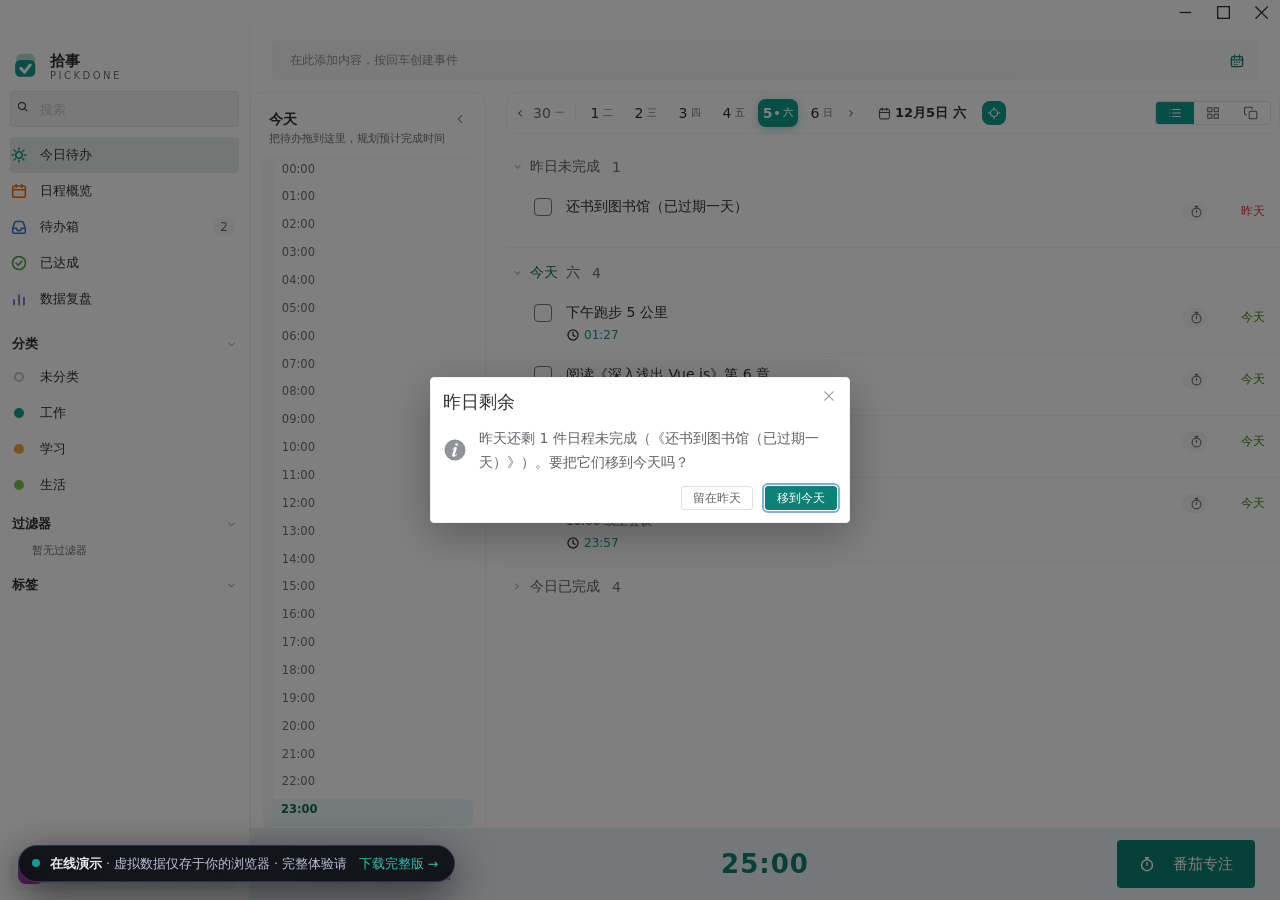
==== commit e94fff65: "chore(demo): 重建——种子数据双语(任务/分类/番茄标签随 appLocale),语言切换即重灌对应语言;shim 修 saveCategories TDZ" ====
--- a/demo/index.html
+++ b/demo/index.html
@@ -41,10 +41,11 @@
 #demo-badge a:hover{text-decoration:underline}
 @media(max-width:640px){#demo-badge span.opt{display:none}}
 </style>
-<script src="./demo-shim.js"></script>
 <script>
-// 官网(pickdone-site)是浅色暖纸白设计,demo 钉浅色保持一致。
-// 设置有 LS 与 DB meta 双轨且启动时新者胜(dbMirror),故两头同写并盖时间戳,免得旧镜像反扑
+// 种子先行(必须在 demo-shim.js 之前):
+// ①浅色(官网暖纸白;设置 LS+DB meta 双轨新者胜,两头同写盖时间戳防旧镜像反扑)
+// ②语言跟随官网 pd-lang → 应用 appLocale
+// ③语言相对上次种子发生变更时清掉 shim 数据,让 shim/app 以新语言重灌种子
 ;(function(){
   try {
     var s = {}
@@ -54,21 +55,46 @@
       localStorage.setItem('settingsState', JSON.stringify(s))
       localStorage.setItem('settingsMirrorAt', String(Date.now()))
     }
-    // 语言跟随官网切换(pd-lang: zh|en → 应用 appLocale);独立打开时不动
+    var loc = 'zh-CN'
     try {
       var pl = window.parent && window.parent.localStorage && window.parent.localStorage.getItem('pd-lang')
-      if (pl === 'en' || pl === 'zh') localStorage.setItem('appLocale', pl === 'en' ? 'en-US' : 'zh-CN')
-    } catch (e) { /* 跨源时忽略 */ }
+      if (pl === 'en' || pl === 'zh') loc = pl === 'en' ? 'en-US' : 'zh-CN'
+      localStorage.setItem('appLocale', loc)
+    } catch (e) { /* 跨源时沿用已存值 */ }
+    try { loc = localStorage.getItem('appLocale') || loc } catch (e) {}
+    var prev = null
+    try { prev = localStorage.getItem('demoSeedLoc') } catch (e) {}
+    if (prev !== loc) {
+      try {
+        localStorage.removeItem('appBrowserShim.todos.v4')
+        localStorage.removeItem('appBrowserShim.meta')
+        localStorage.removeItem('appShimCategories')
+        localStorage.removeItem('eveShimCategories')
+      } catch (e) {}
+    }
+    try { localStorage.setItem('demoSeedLoc', loc) } catch (e) {}
   } catch (e) { /* 忽略 */ }
 })()
 </script>
+<script src="./demo-shim.js?v=1788582049993"></script>
 <script>
-// 演示专注记录:与 browser-dev 调试宿主同款注入(tomatoAppendMany 原子 op,幂等不双账)
+// 演示专注记录:与 browser-dev 调试宿主同款注入(tomatoAppendMany 原子 op,幂等不双账),标签双语
 ;(function () {
   var poll = function () {
     if (!window.todoAPI || !window.todoAPI.dbCall) { setTimeout(poll, 300); return }
     window.todoAPI.dbCall('tomatoAll').then(function (existing) {
       if ((existing || []).some(function (r) { return String(r.tomatoId || '').indexOf('tmt_demo_') === 0 })) return
+      var en = false
+      try { en = localStorage.getItem('appLocale') === 'en-US' } catch (e) {}
+      var L = en ? {
+        morning: 'Morning sync', spec: 'Spec review', ui: 'UI fidelity review', weekly: 'Weekly report',
+        words: 'Memorize words', vue: 'Reading: Deep into Vue.js', plan: 'Sprint planning',
+        api: 'API integration', daily: 'Daily report'
+      } : {
+        morning: '晨会跟进', spec: '需求梳理', ui: '评审 UI 还原度问题清单', weekly: '写周报',
+        words: '背 30 个单词', vue: '阅读《深入浅出 Vue.js》', plan: '迭代排期',
+        api: '接口联调', daily: '日报'
+      }
       var mk = function (demoId, baseDay, sh, sm, durMin, focus) {
         var start = new Date(baseDay); start.setHours(sh, sm, 0, 0)
         var end = new Date(start.getTime() + durMin * 60000)
@@ -80,13 +106,13 @@
       var today = new Date(); today.setHours(0, 0, 0, 0)
       var yest = new Date(today.getTime() - 86400000)
       var recs = [
-        mk('d1', today, 9, 0, 25, '晨会跟进'), mk('d2', today, 9, 30, 25, '晨会跟进'),
-        mk('d3', today, 10, 0, 25, '需求梳理'), mk('d4', today, 10, 30, 25, '需求梳理'), mk('d5', today, 11, 0, 25, '需求梳理'),
-        mk('d6', today, 14, 0, 25, '评审 UI 还原度问题清单'), mk('d7', today, 15, 0, 25, '写周报'),
-        mk('d8', today, 16, 30, 25, '背 30 个单词'),
-        mk('d9', today, 20, 0, 25, '阅读《深入浅出 Vue.js》'), mk('d10', today, 20, 30, 25, '阅读《深入浅出 Vue.js》'),
-        mk('e1', yest, 9, 0, 25, '迭代排期'), mk('e2', yest, 9, 35, 25, '迭代排期'),
-        mk('e3', yest, 14, 0, 25, '接口联调'), mk('e4', yest, 14, 40, 25, '接口联调'), mk('e5', yest, 16, 0, 25, '日报')
+        mk('d1', today, 9, 0, 25, L.morning), mk('d2', today, 9, 30, 25, L.morning),
+        mk('d3', today, 10, 0, 25, L.spec), mk('d4', today, 10, 30, 25, L.spec), mk('d5', today, 11, 0, 25, L.spec),
+        mk('d6', today, 14, 0, 25, L.ui), mk('d7', today, 15, 0, 25, L.weekly),
+        mk('d8', today, 16, 30, 25, L.words),
+        mk('d9', today, 20, 0, 25, L.vue), mk('d10', today, 20, 30, 25, L.vue),
+        mk('e1', yest, 9, 0, 25, L.plan), mk('e2', yest, 9, 35, 25, L.plan),
+        mk('e3', yest, 14, 0, 25, L.api), mk('e4', yest, 14, 40, 25, L.api), mk('e5', yest, 16, 0, 25, L.daily)
       ]
       window.todoAPI.dbCall('tomatoAppendMany', recs).catch(function (e) { console.warn('[demo] 注入失败', e) })
     }).catch(function () { setTimeout(poll, 500) })
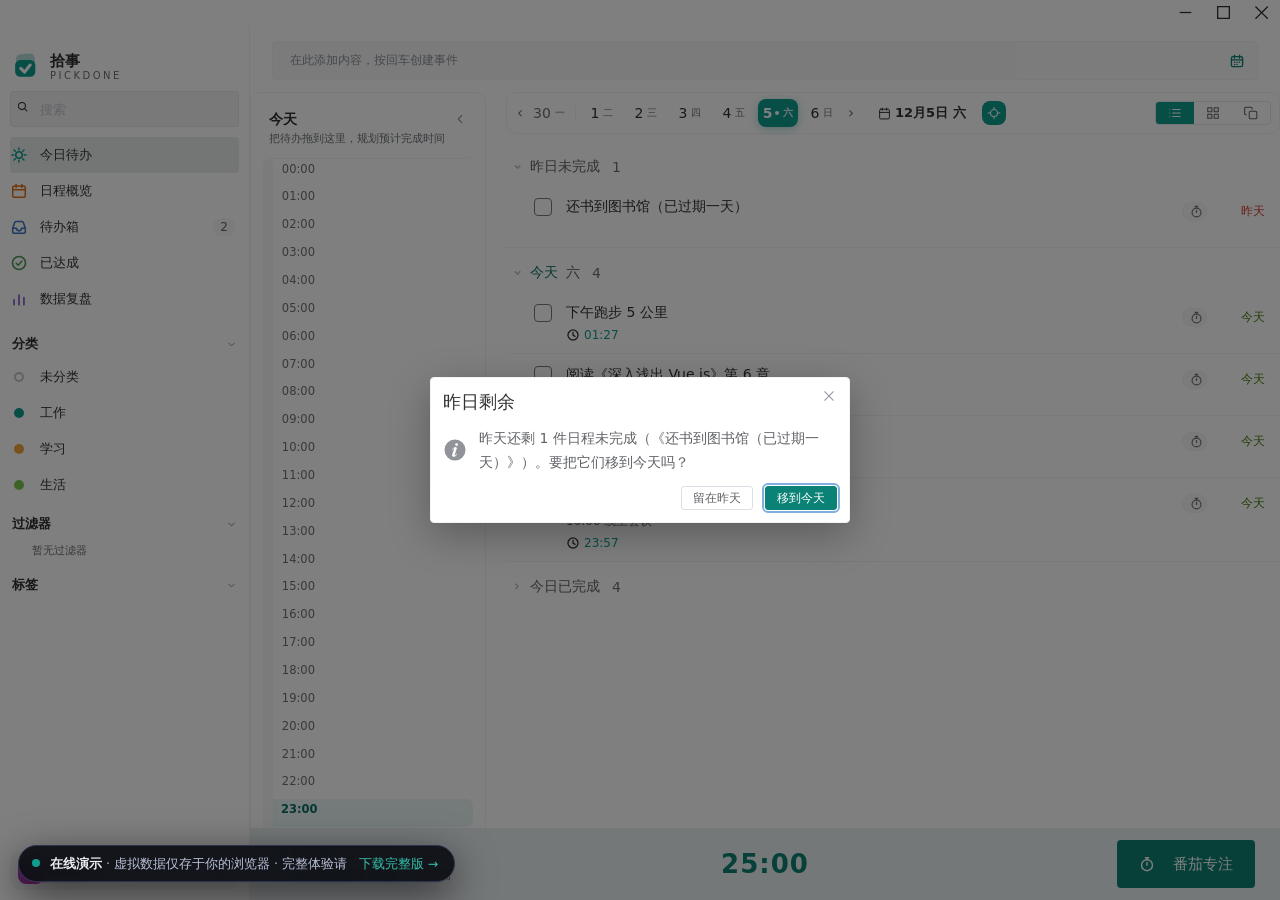
==== commit 3ee6476e: "fix(scroll): 自动下滚根因定位+终修——根因=demo iframe 内 QuickAdd 启动 .focus() 使 Chromium 重定位父文档到 iframe 处(无 JS 调用方" ====
--- a/demo/index.html
+++ b/demo/index.html
@@ -76,7 +76,21 @@
   } catch (e) { /* 忽略 */ }
 })()
 </script>
-<script src="./demo-shim.js?v=1788582049993"></script>
+<script>
+// iframe 内应用的 .focus()(QuickAdd 启动聚焦等)会让 Chromium 把父页面滚到 iframe 处,
+// 这是"打开官网自动滚到演示区"的根因;demo 内所有 focus 一律 preventScroll
+;(function(){
+  var of = HTMLElement.prototype.focus
+  HTMLElement.prototype.focus = function () {
+    var a = Array.prototype.slice.call(arguments)
+    var opt = (a[0] && typeof a[0] === 'object') ? a[0] : {}
+    opt.preventScroll = true
+    a[0] = opt
+    return of.apply(this, a)
+  }
+})()
+</script>
+<script src="./demo-shim.js?v=1788589284802"></script>
 <script>
 // 演示专注记录:与 browser-dev 调试宿主同款注入(tomatoAppendMany 原子 op,幂等不双账),标签双语
 ;(function () {
@@ -135,7 +149,7 @@
   }, 200)
 })()
 </script>
-  <script type="module" crossorigin src="./assets/index-BHalFwBl.js"></script>
+  <script type="module" crossorigin src="./assets/index-CnKxTYjk.js"></script>
 </head>
 <body>
   <div id="app"></div>
